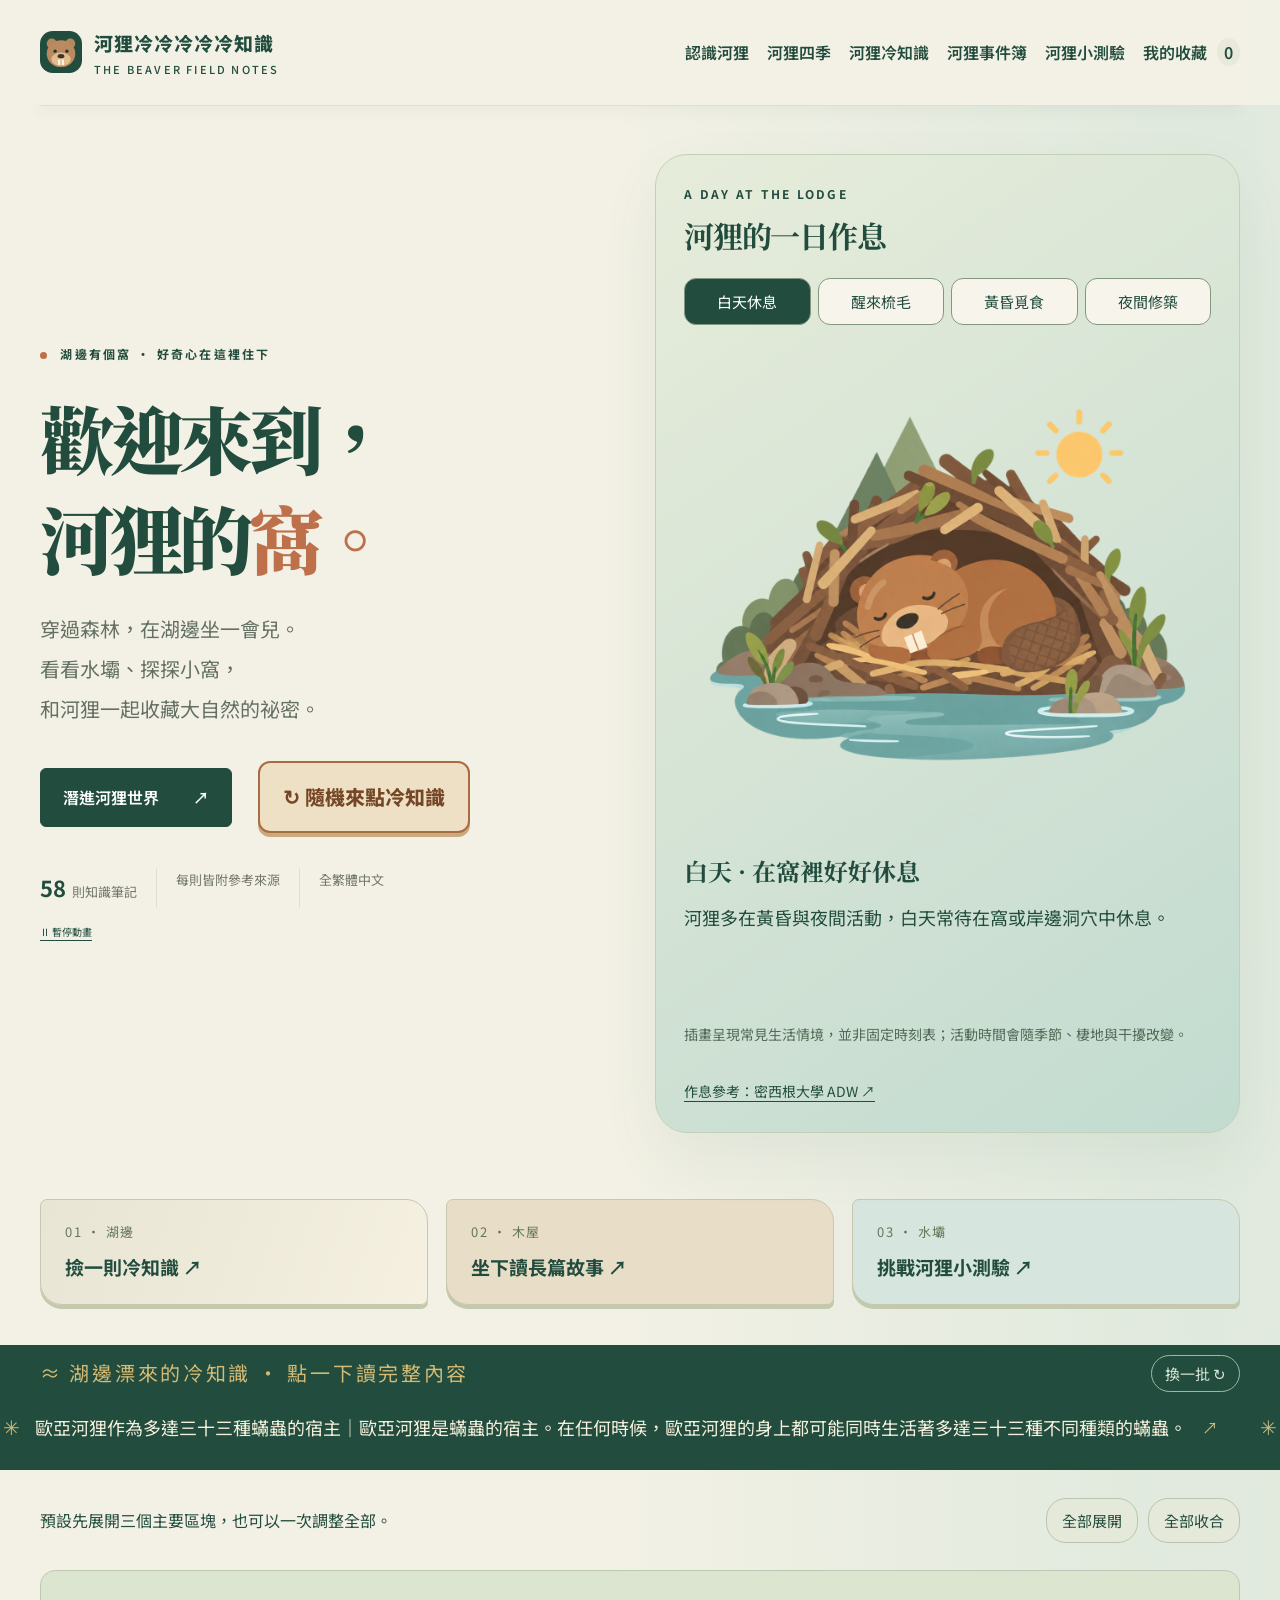
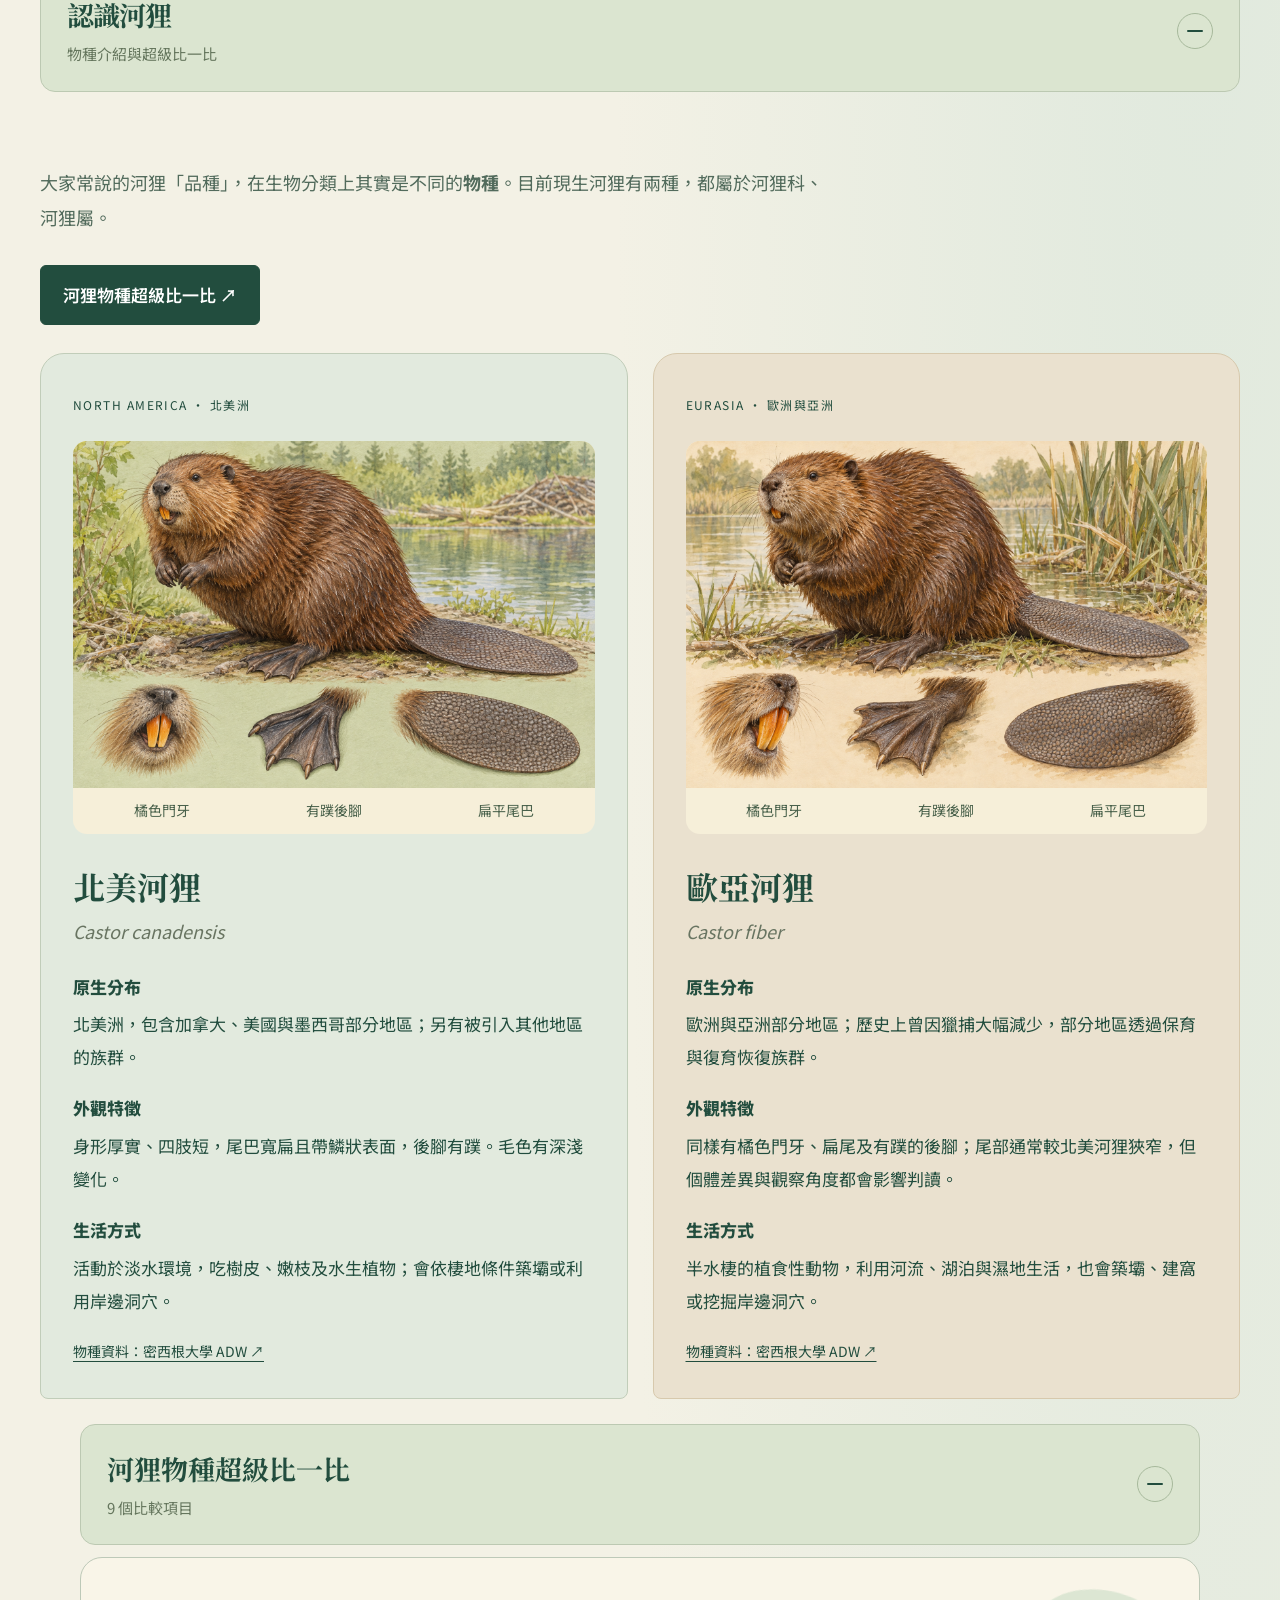
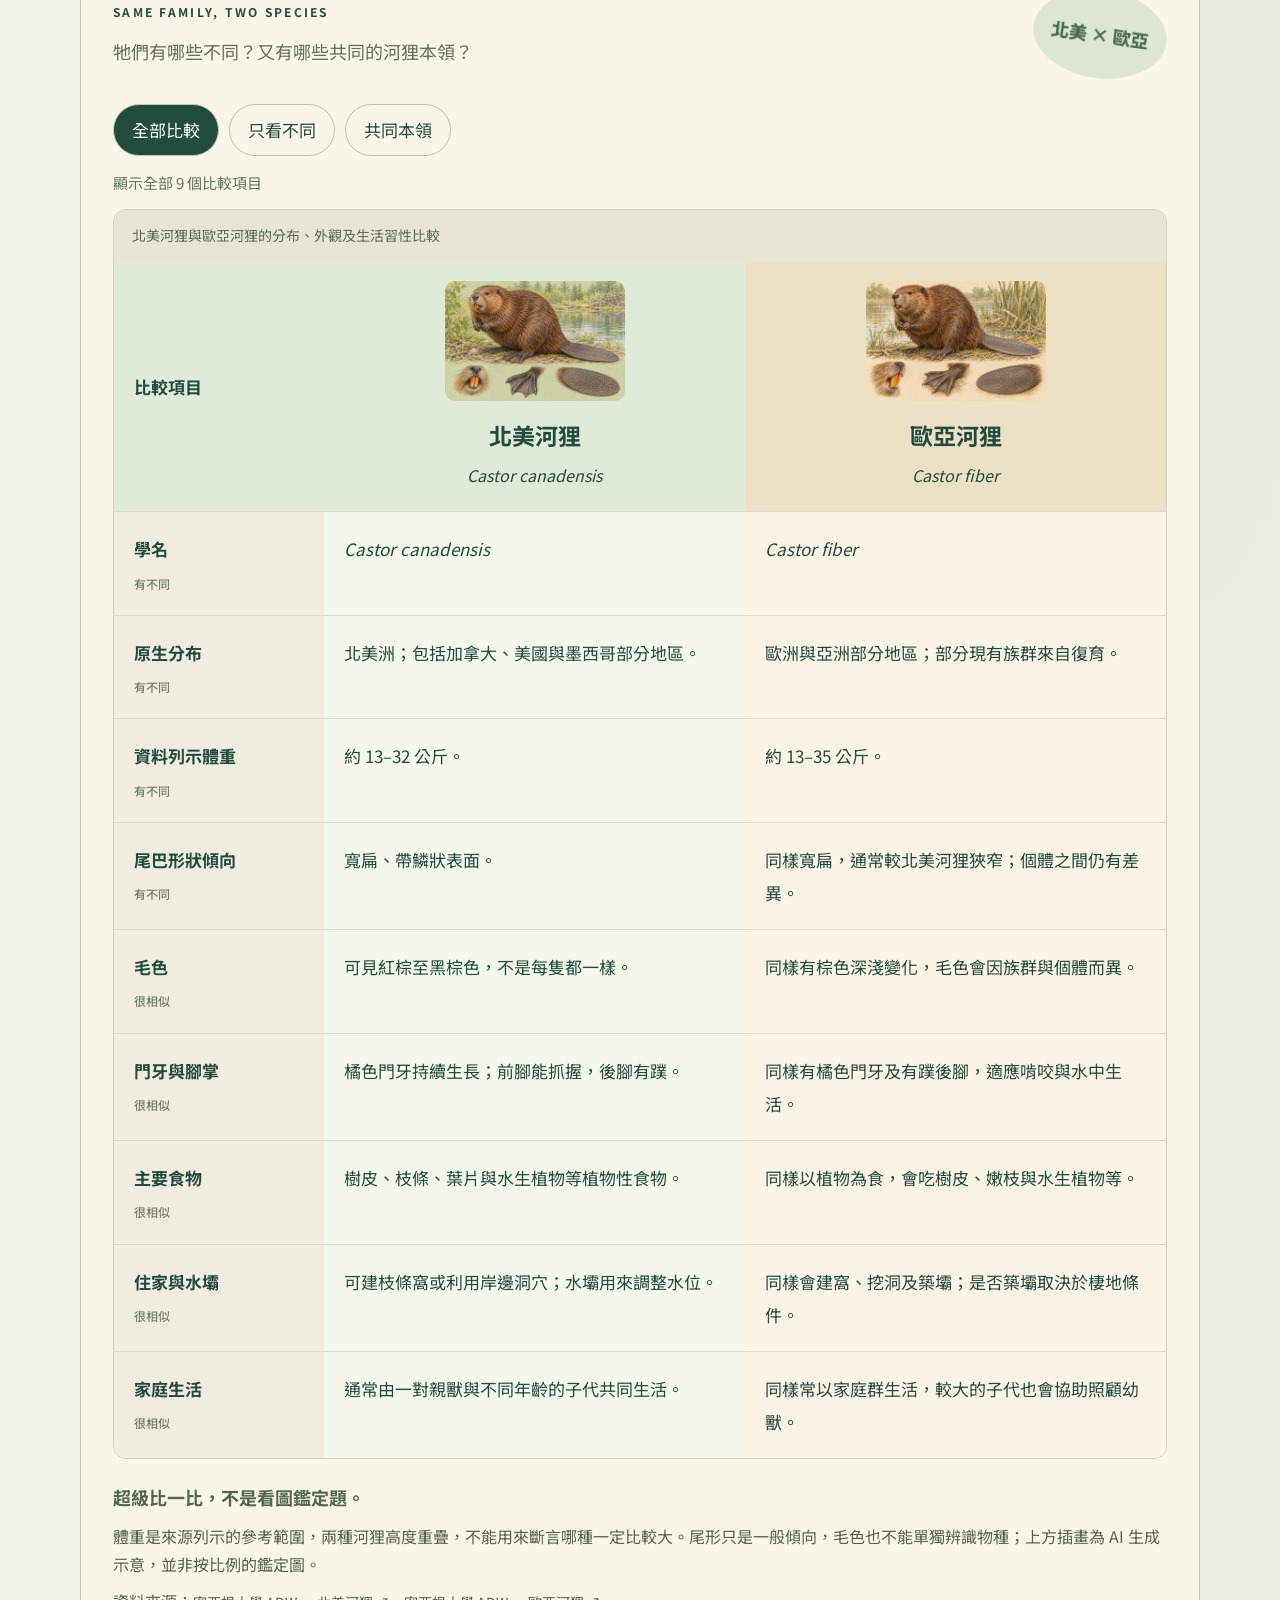
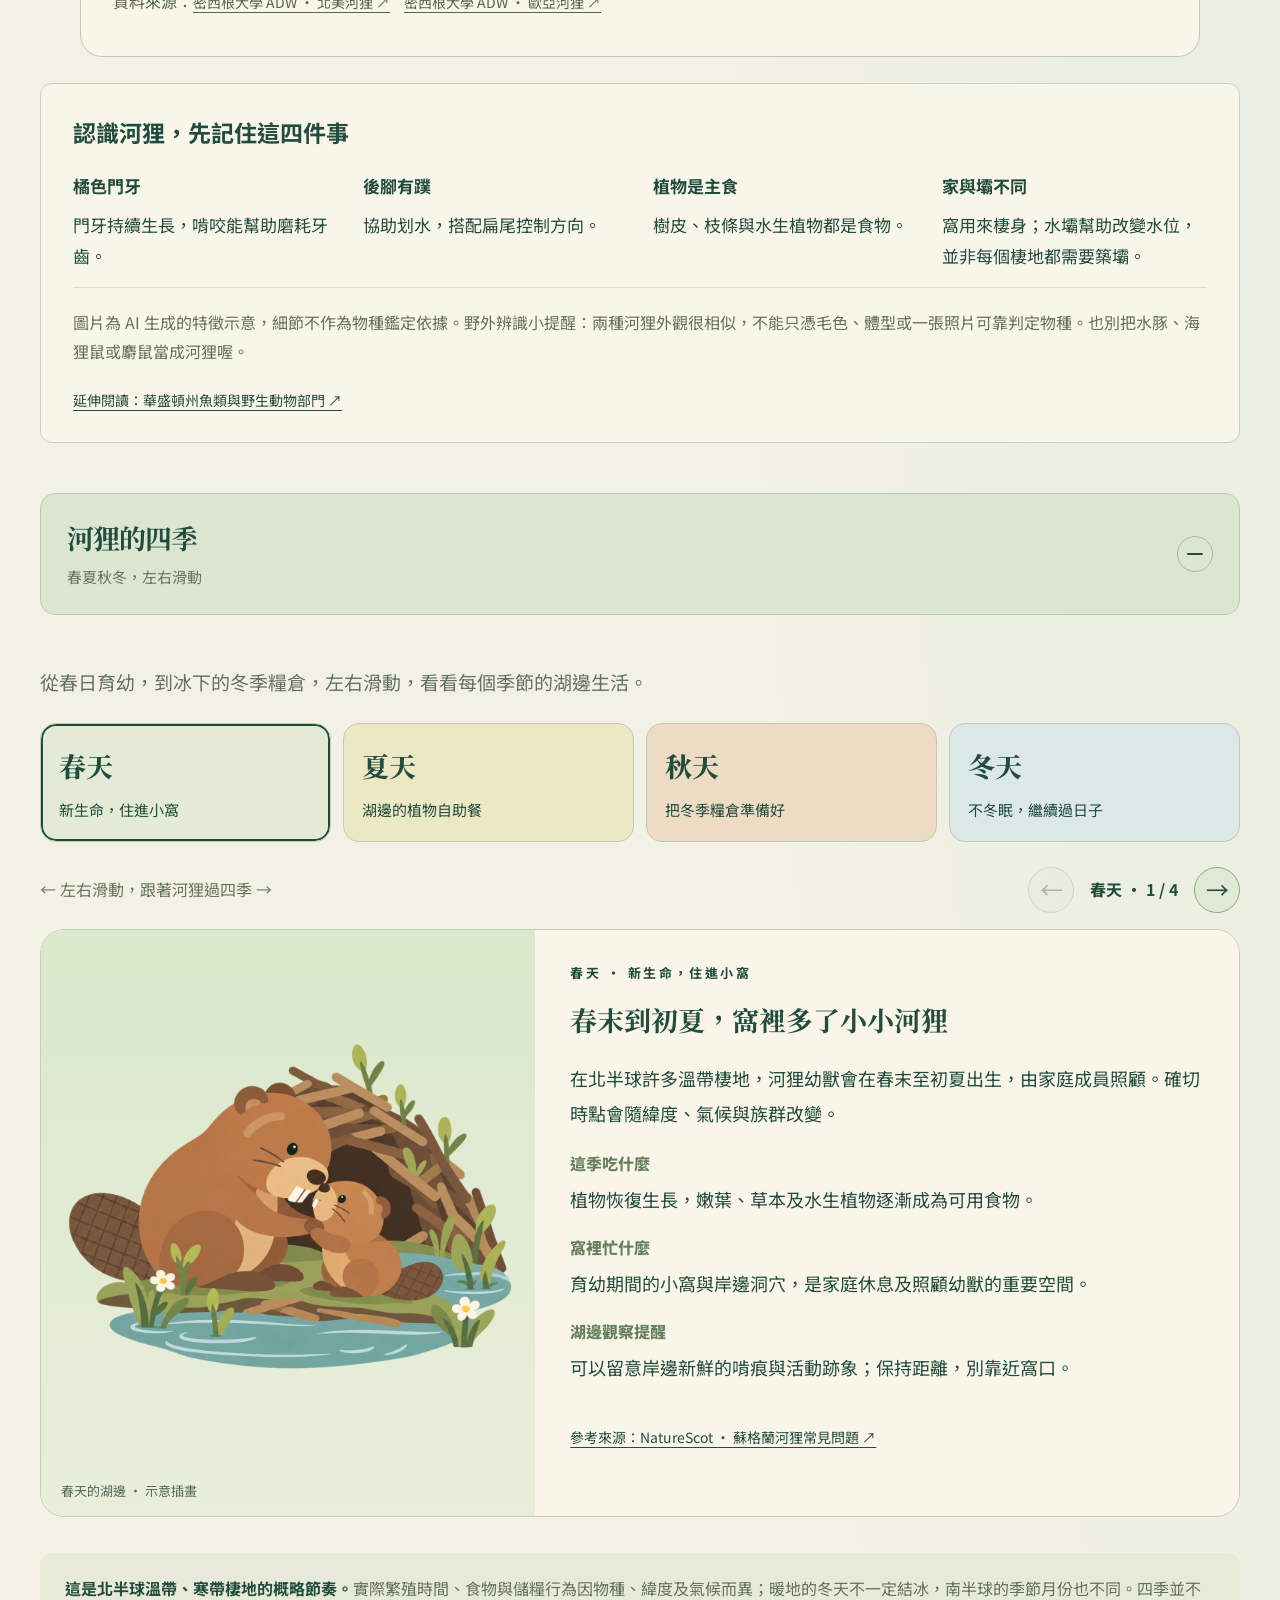
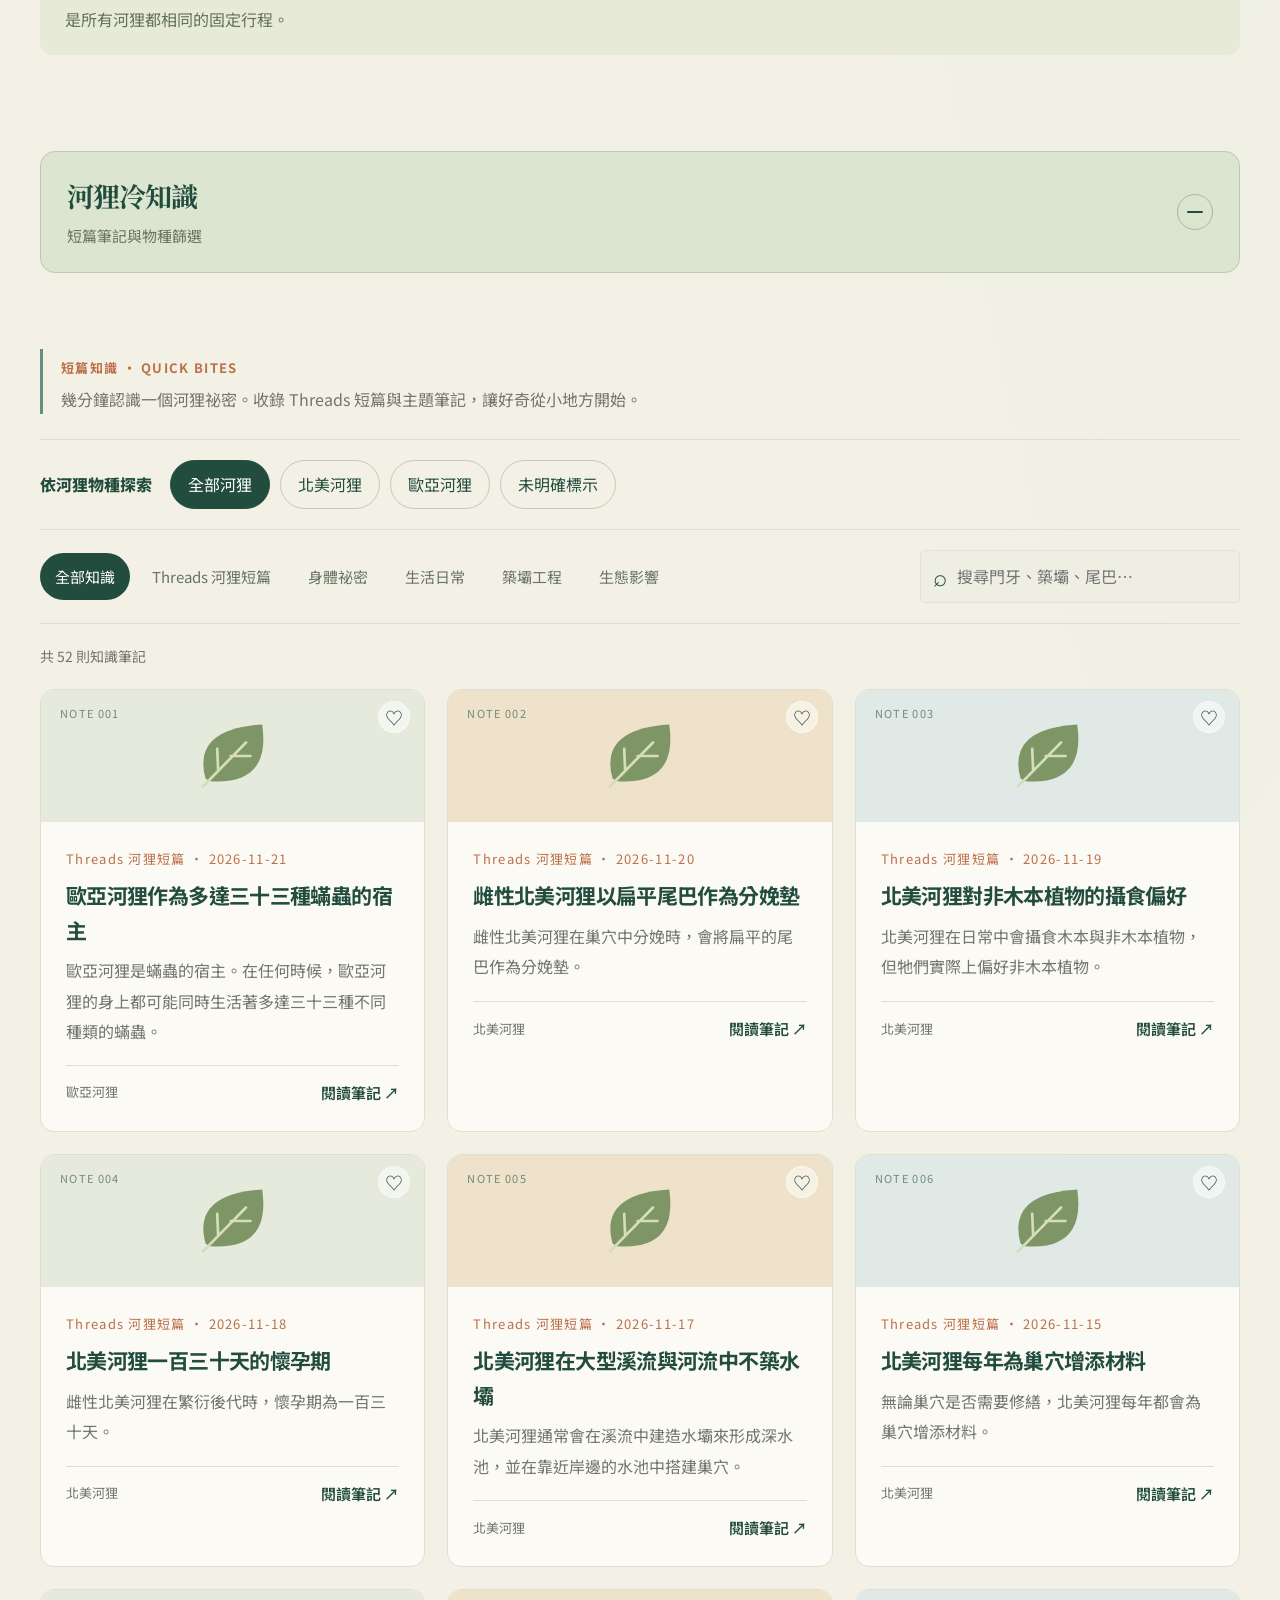
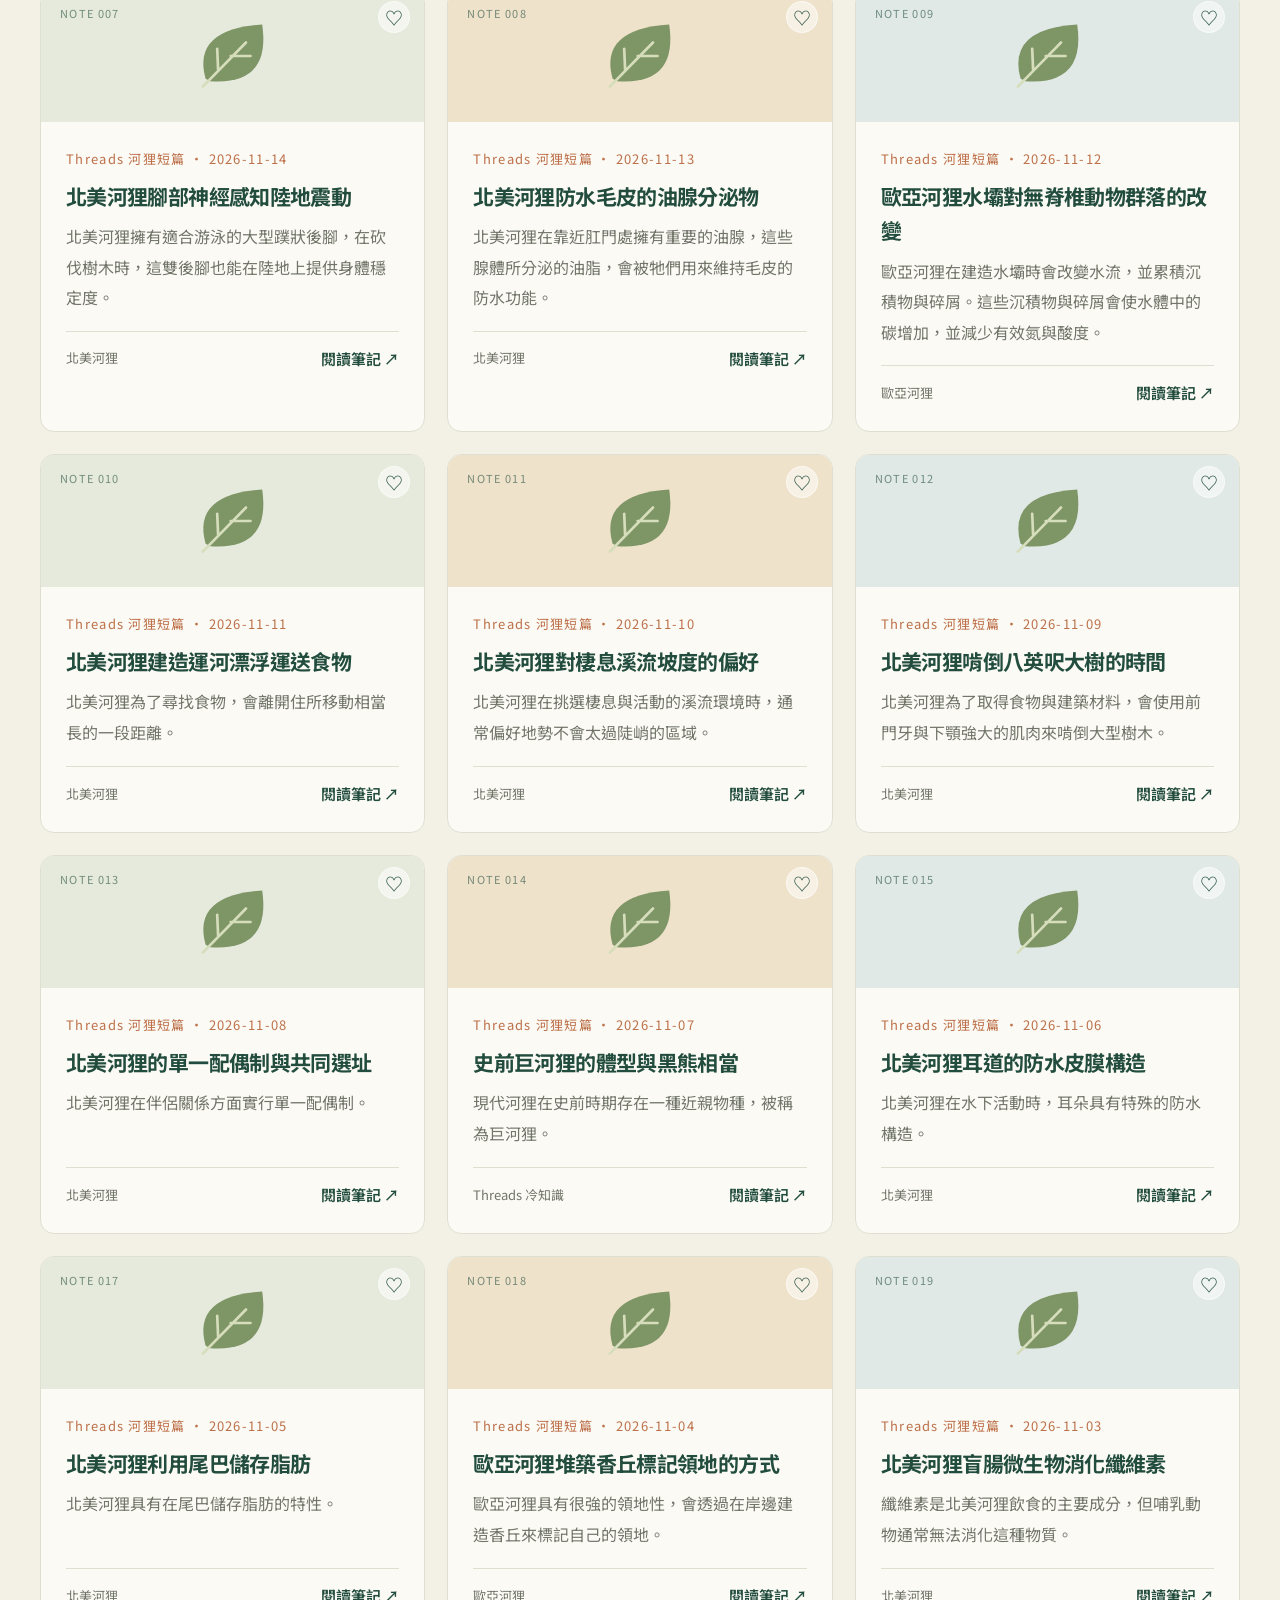
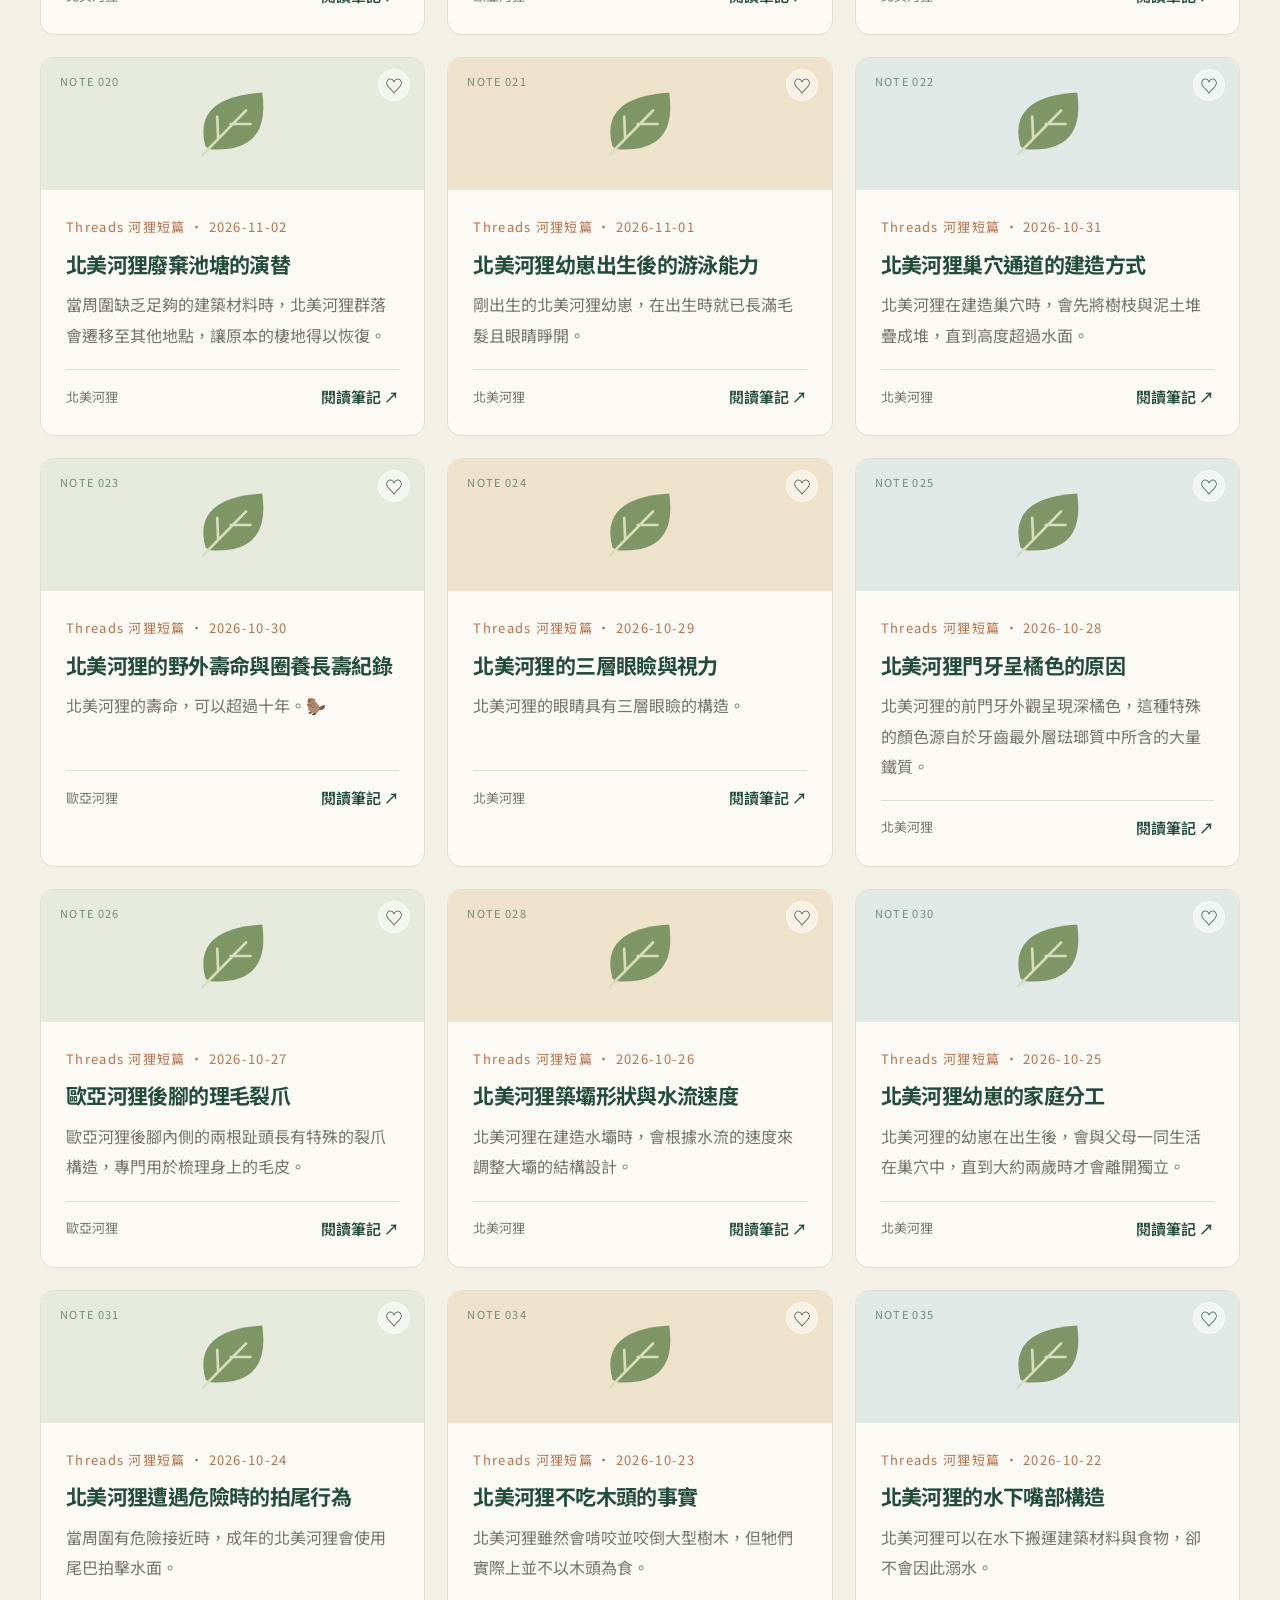
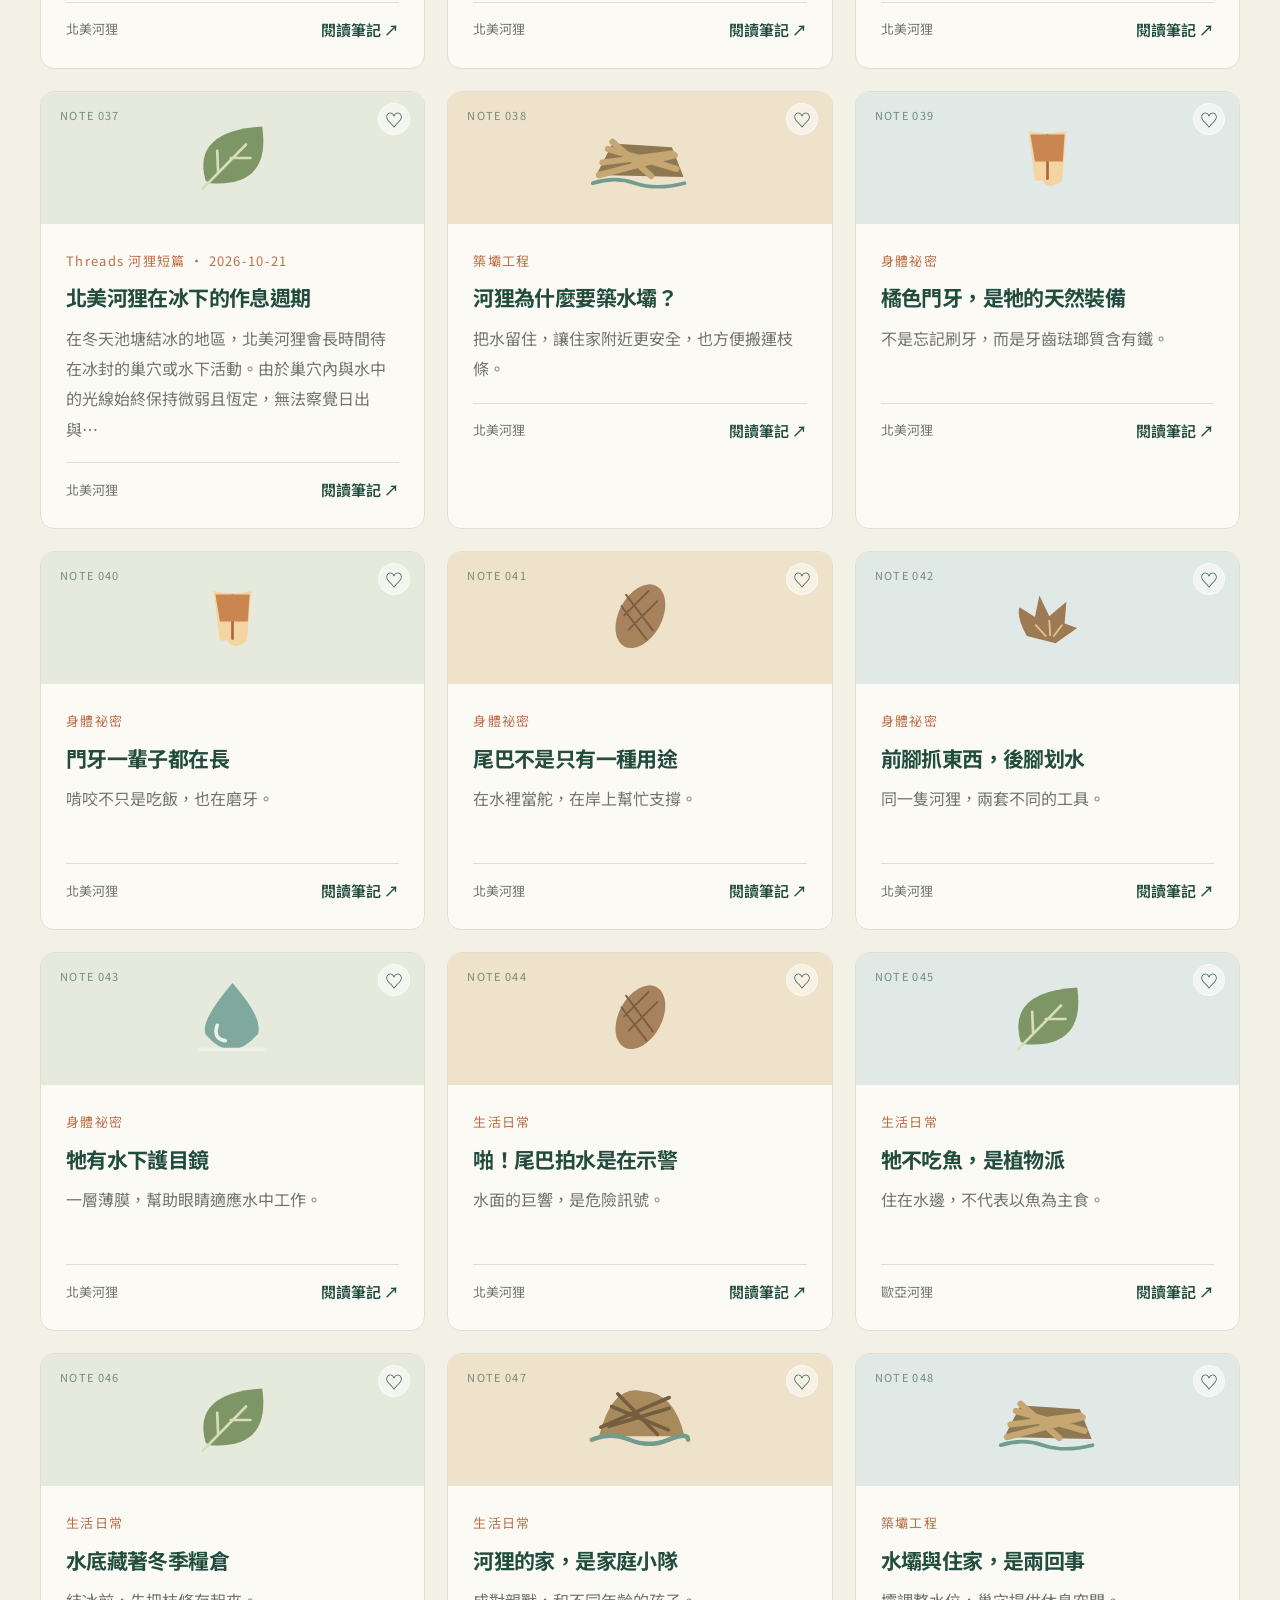
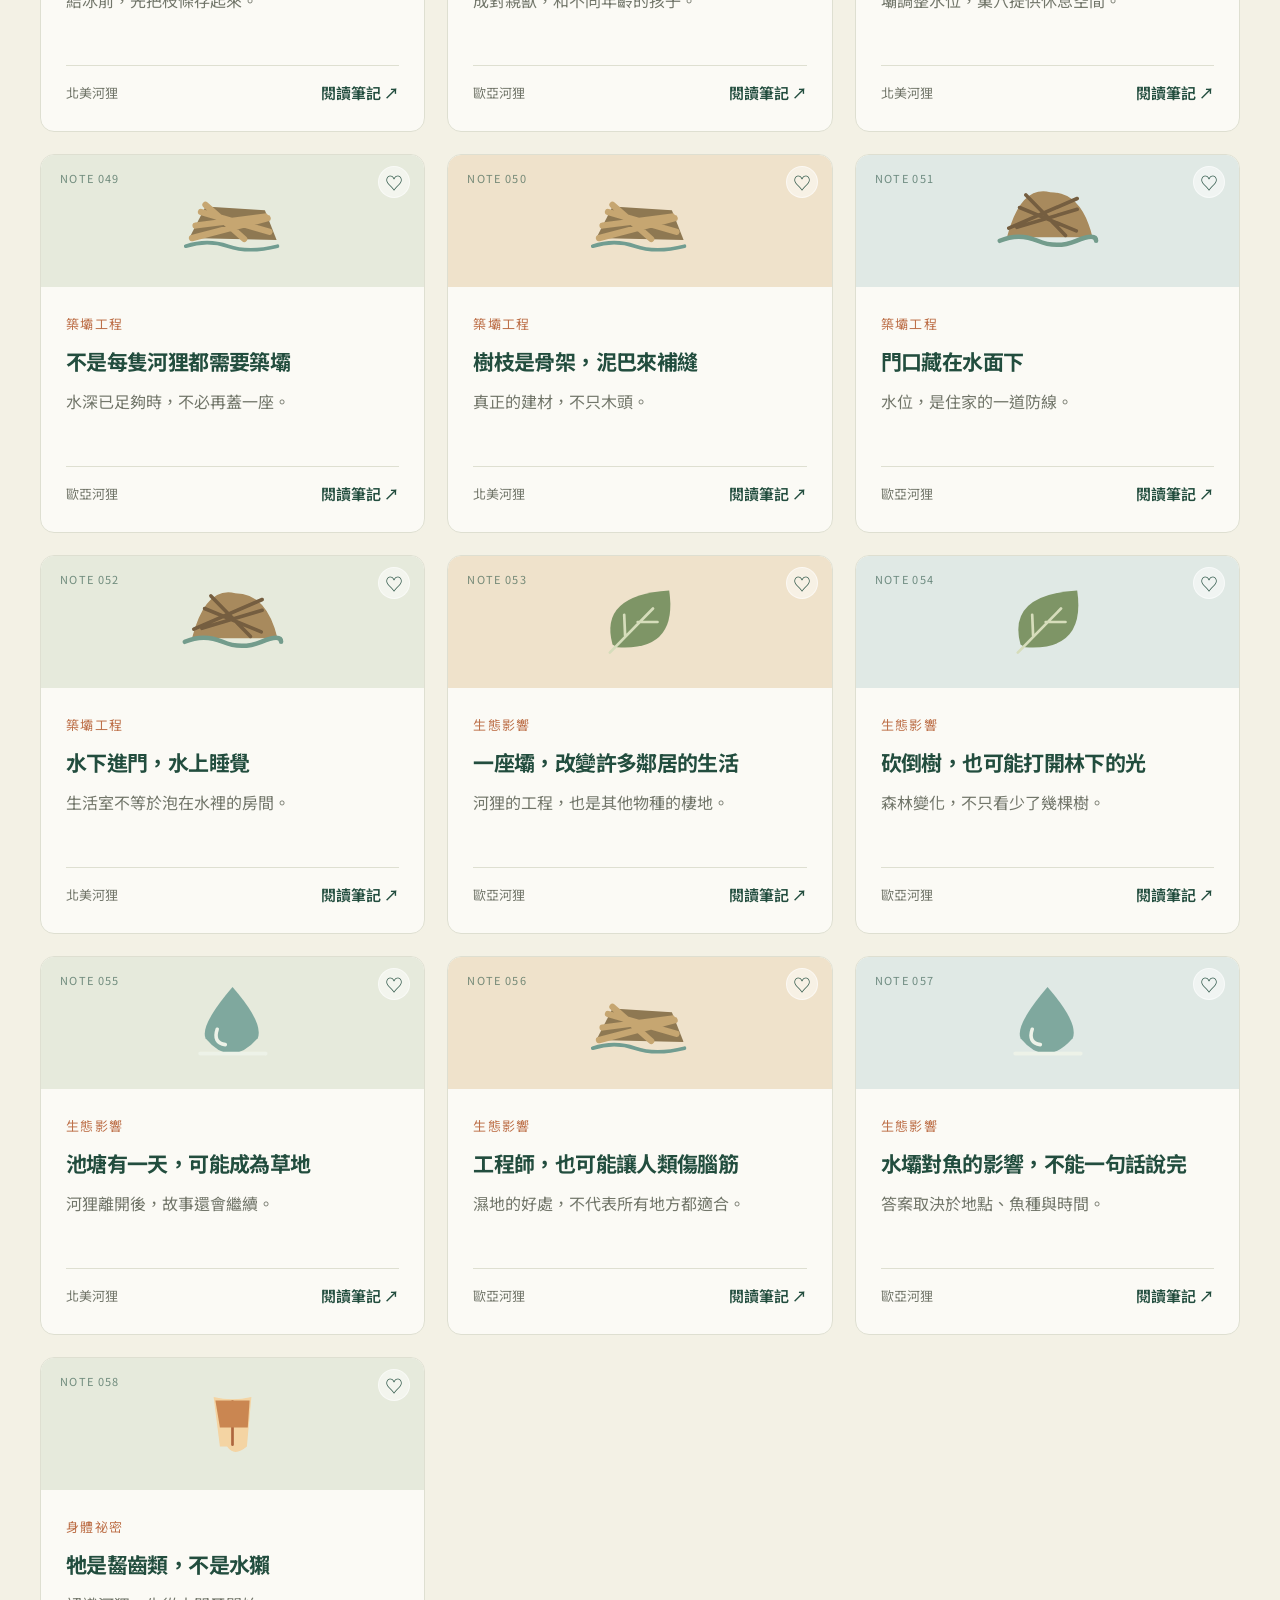
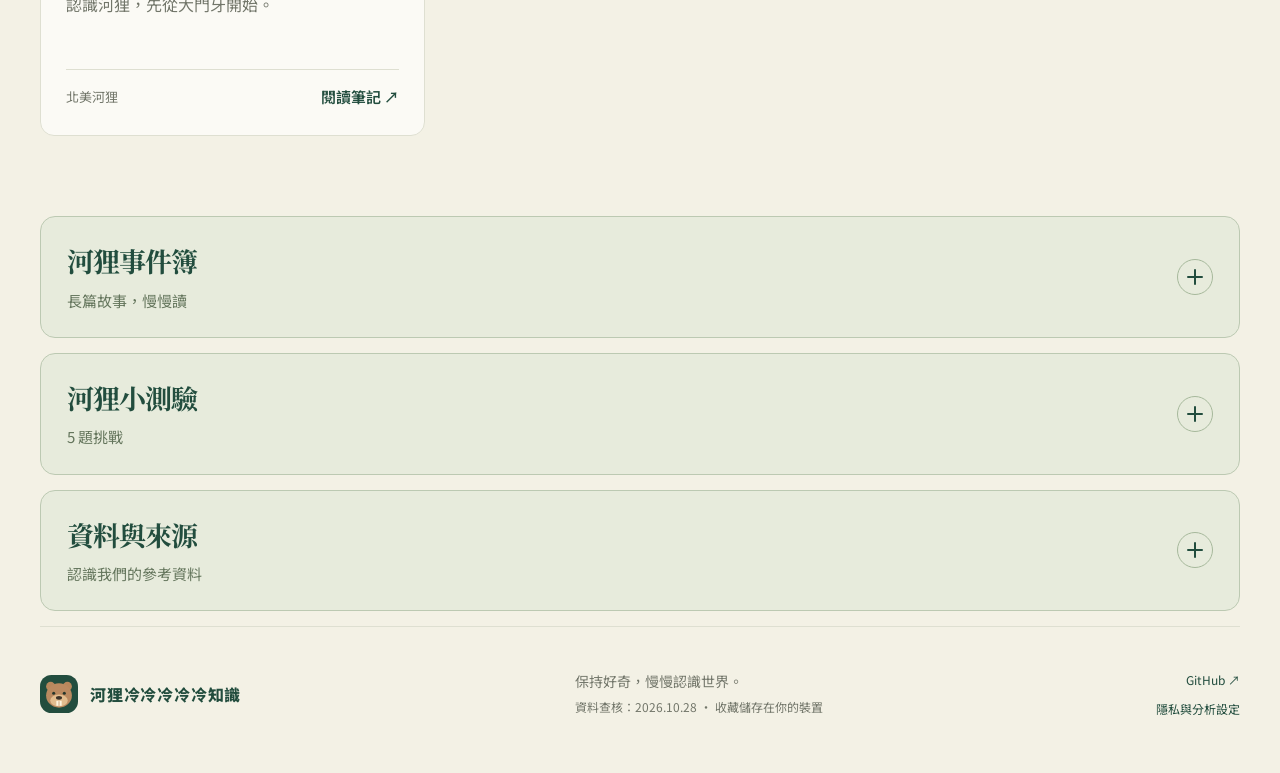
==== index.html @ 5efdbb3d "Build 河狸冷冷冷冷冷知識 with sourced facts and interactive learning" ====
<!doctype html>
<html lang="zh-Hant"><head><meta charset="utf-8"><meta name="viewport" content="width=device-width,initial-scale=1"><title>河狸冷冷冷冷冷知識｜小小河狸，大大世界</title><meta name="description" content="從橘色門牙到濕地工程，探索有來源的河狸冷知識。分類搜尋、收藏與小測驗，一起認識河狸的世界。"><meta name="theme-color" content="#224d3e"><meta property="og:title" content="河狸冷冷冷冷冷知識"><meta property="og:description" content="小小河狸，大大世界。一起潛進有趣的自然知識。"><link rel="icon" href="assets/beaver.svg" type="image/svg+xml"><link rel="stylesheet" href="style.css?v=suppliedart1"><link rel="stylesheet" href="motion.css?v=logcursor1"><script src="config.js?v=20261028-ga4" defer></script><script src="analytics.js" defer></script><script src="facts.js?v=whydams1" defer></script><script src="archive.js?v=9f729bffc37a" defer></script><script src="editorial-updates.js?v=population-20261101" defer></script><script src="app.js?v=whydams1" defer></script><script src="motion.js?v=original1" defer></script></head>
<body><div id="pageProgress" aria-hidden="true"></div><a class="skip" href="#explore">跳到冷知識</a><header class="nav wrap"><a class="brand" href="./"><img src="assets/beaver.svg" alt="" width="42" height="42"><span>河狸冷冷冷冷冷知識<small>THE BEAVER FIELD NOTES</small></span></a><button id="mobileMenuToggle" class="mobile-menu-toggle" type="button" aria-controls="mainNavigation" aria-expanded="false">☰ 選單</button><nav id="mainNavigation" aria-label="主選單"><a href="#species">認識河狸</a><a href="#seasons">河狸四季</a><a href="#explore">河狸冷知識</a><a href="#stories">河狸事件簿</a><a href="#quiz">河狸小測驗</a><button id="savedNav" class="plain">我的收藏 <span id="savedCount">0</span></button></nav></header>
<main><section class="hero wrap"><div class="hero-copy"><p class="eyebrow"><span></span> 湖邊有個窩 · 好奇心在這裡住下</p><h1>歡迎來到，<br>河狸的<span>窩。</span></h1><p class="intro">穿過森林，在湖邊坐一會兒。<br>看看水壩、探探小窩，<br>和河狸一起收藏大自然的祕密。</p><div class="hero-actions"><a class="button" href="#explore">潛進河狸世界 <span>↗</span></a><button id="random" class="plain">↻ 隨機來點冷知識</button></div><div class="hero-meta"><span><b id="totalFacts">20</b> 則知識筆記</span><span>每則皆附參考來源</span><span>全繁體中文</span></div><button id="motionToggle" class="plain" aria-pressed="true">Ⅱ 暫停動畫</button></div><div class="hero-art daily-lodge" aria-labelledby="dailyTitle">
<p class="eyebrow">A DAY AT THE LODGE</p><h2 id="dailyTitle">河狸的一日作息</h2>
<div class="daily-choices" role="group" aria-label="選擇河狸的作息"><button type="button" data-daily="rest" aria-pressed="true">白天休息</button><button type="button" data-daily="groom" aria-pressed="false">醒來梳毛</button><button type="button" data-daily="forage" aria-pressed="false">黃昏覓食</button><button type="button" data-daily="build" aria-pressed="false">夜間修築</button></div>
<div class="daily-picture"><img id="dailyImage" src="assets/daily-rest.png" width="1254" height="1254" alt="白天，河狸蜷縮在枝條搭成的窩裡睡覺" fetchpriority="high"></div>
<div class="daily-copy" aria-live="polite"><h3 id="dailyHeading">白天 · 在窩裡好好休息</h3><p id="dailyBody">河狸多在黃昏與夜間活動，白天常待在窩或岸邊洞穴中休息。</p></div>
<p class="daily-note">插畫呈現常見生活情境，並非固定時刻表；活動時間會隨季節、棲地與干擾改變。</p>
<a class="species-source" href="https://animaldiversity.org/accounts/Castor_canadensis/" target="_blank" rel="noopener">作息參考：密西根大學 ADW ↗</a></div></section>
<nav class="habitat-path wrap" aria-label="湖邊探索地圖"><a href="#explore"><span>01 · 湖邊</span><strong>撿一則冷知識 ↗</strong></a><a href="#stories"><span>02 · 木屋</span><strong>坐下讀長篇故事 ↗</strong></a><a href="#quiz"><span>03 · 水壩</span><strong>挑戰河狸小測驗 ↗</strong></a></nav><section class="ticker" aria-label="隨機河狸冷知識"><div class="ticker-heading wrap"><span>≈ 湖邊漂來的冷知識 · 點一下讀完整內容</span><button id="refreshTicker" class="plain">換一批 ↻</button></div><div class="ticker-track" id="factTicker"></div></section>
<section class="species-section wrap" id="species" aria-labelledby="speciesTitle"><div class="section-top"><div><p class="eyebrow">MEET YOUR LAKESIDE NEIGHBOURS</p><h2 id="speciesTitle">先認識，窩裡的主人</h2></div><p>兩種現生河狸，<br>同樣是湖邊的建築師。</p></div><p class="species-lead">大家常說的河狸「品種」，在生物分類上其實是不同的<strong>物種</strong>。目前現生河狸有兩種，都屬於河狸科、河狸屬。</p><a class="compare-jump button" href="#compare">河狸物種超級比一比 ↗</a><div class="species-grid"><article class="species-card"><span class="species-region">NORTH AMERICA · 北美洲</span><figure class="species-portrait"><img src="assets/north-american-beaver.png" width="1536" height="1024" loading="lazy" alt="北美河狸自然觀察風格生成示意圖，呈現橘色門牙、有蹼後腳與扁平鱗狀尾巴"><figcaption><span>橘色門牙</span><span>有蹼後腳</span><span>扁平尾巴</span></figcaption></figure><h3>北美河狸</h3><p class="species-latin"><i>Castor canadensis</i></p><dl><dt>原生分布</dt><dd>北美洲，包含加拿大、美國與墨西哥部分地區；另有被引入其他地區的族群。</dd><dt>外觀特徵</dt><dd>身形厚實、四肢短，尾巴寬扁且帶鱗狀表面，後腳有蹼。毛色有深淺變化。</dd><dt>生活方式</dt><dd>活動於淡水環境，吃樹皮、嫩枝及水生植物；會依棲地條件築壩或利用岸邊洞穴。</dd></dl><a class="species-source" href="https://animaldiversity.org/accounts/Castor_canadensis/" target="_blank" rel="noopener">物種資料：密西根大學 ADW ↗</a></article><article class="species-card eurasian"><span class="species-region">EURASIA · 歐洲與亞洲</span><figure class="species-portrait"><img src="assets/eurasian-beaver.png" width="1536" height="1024" loading="lazy" alt="歐亞河狸自然觀察風格生成示意圖，呈現橘色門牙、有蹼後腳與扁平鱗狀尾巴"><figcaption><span>橘色門牙</span><span>有蹼後腳</span><span>扁平尾巴</span></figcaption></figure><h3>歐亞河狸</h3><p class="species-latin"><i>Castor fiber</i></p><dl><dt>原生分布</dt><dd>歐洲與亞洲部分地區；歷史上曾因獵捕大幅減少，部分地區透過保育與復育恢復族群。</dd><dt>外觀特徵</dt><dd>同樣有橘色門牙、扁尾及有蹼的後腳；尾部通常較北美河狸狹窄，但個體差異與觀察角度都會影響判讀。</dd><dt>生活方式</dt><dd>半水棲的植食性動物，利用河流、湖泊與濕地生活，也會築壩、建窩或挖掘岸邊洞穴。</dd></dl><a class="species-source" href="https://animaldiversity.org/accounts/Castor_fiber/" target="_blank" rel="noopener">物種資料：密西根大學 ADW ↗</a></article></div><section class="beaver-compare" id="compare" aria-labelledby="compareTitle"><div class="compare-top"><div><p class="eyebrow">SAME FAMILY, TWO SPECIES</p><h3 id="compareTitle">河狸物種超級比一比</h3><p>牠們有哪些不同？又有哪些共同的河狸本領？</p></div><span class="compare-badge" aria-hidden="true">北美 × 歐亞</span></div><div class="compare-controls" role="group" aria-label="比較項目篩選"><button type="button" data-compare="all" aria-pressed="true">全部比較</button><button type="button" data-compare="different" aria-pressed="false">只看不同</button><button type="button" data-compare="shared" aria-pressed="false">共同本領</button></div><p id="compareStatus" role="status">顯示全部 9 個比較項目</p><p class="compare-mobile-hint">小螢幕可以左右滑動表格，並排看兩種河狸。</p><div class="compare-scroll" role="region" aria-label="北美河狸與歐亞河狸比較表，可左右捲動" tabindex="0"><table><caption>北美河狸與歐亞河狸的分布、外觀及生活習性比較</caption><thead><tr><th scope="col">比較項目</th><th scope="col"><img src="assets/north-american-beaver.png" width="180" height="120" alt="" loading="lazy"><strong>北美河狸</strong><i>Castor canadensis</i></th><th scope="col"><img src="assets/eurasian-beaver.png" width="180" height="120" alt="" loading="lazy"><strong>歐亞河狸</strong><i>Castor fiber</i></th></tr></thead><tbody><tr data-compare-kind="different"><th scope="row">學名<small>有不同</small></th><td><i>Castor canadensis</i></td><td><i>Castor fiber</i></td></tr><tr data-compare-kind="different"><th scope="row">原生分布<small>有不同</small></th><td>北美洲；包括加拿大、美國與墨西哥部分地區。</td><td>歐洲與亞洲部分地區；部分現有族群來自復育。</td></tr><tr data-compare-kind="different"><th scope="row">資料列示體重<small>有不同</small></th><td>約 13–32 公斤。</td><td>約 13–35 公斤。</td></tr><tr data-compare-kind="different"><th scope="row">尾巴形狀傾向<small>有不同</small></th><td>寬扁、帶鱗狀表面。</td><td>同樣寬扁，通常較北美河狸狹窄；個體之間仍有差異。</td></tr><tr data-compare-kind="shared"><th scope="row">毛色<small>很相似</small></th><td>可見紅棕至黑棕色，不是每隻都一樣。</td><td>同樣有棕色深淺變化，毛色會因族群與個體而異。</td></tr><tr data-compare-kind="shared"><th scope="row">門牙與腳掌<small>很相似</small></th><td>橘色門牙持續生長；前腳能抓握，後腳有蹼。</td><td>同樣有橘色門牙及有蹼後腳，適應啃咬與水中生活。</td></tr><tr data-compare-kind="shared"><th scope="row">主要食物<small>很相似</small></th><td>樹皮、枝條、葉片與水生植物等植物性食物。</td><td>同樣以植物為食，會吃樹皮、嫩枝與水生植物等。</td></tr><tr data-compare-kind="shared"><th scope="row">住家與水壩<small>很相似</small></th><td>可建枝條窩或利用岸邊洞穴；水壩用來調整水位。</td><td>同樣會建窩、挖洞及築壩；是否築壩取決於棲地條件。</td></tr><tr data-compare-kind="shared"><th scope="row">家庭生活<small>很相似</small></th><td>通常由一對親獸與不同年齡的子代共同生活。</td><td>同樣常以家庭群生活，較大的子代也會協助照顧幼獸。</td></tr></tbody></table></div><div class="compare-note"><strong>超級比一比，不是看圖鑑定題。</strong><p>體重是來源列示的參考範圍，兩種河狸高度重疊，不能用來斷言哪種一定比較大。尾形只是一般傾向，毛色也不能單獨辨識物種；上方插畫為 AI 生成示意，並非按比例的鑑定圖。</p><p>資料來源：<a class="species-source" href="https://animaldiversity.org/accounts/Castor_canadensis/" target="_blank" rel="noopener">密西根大學 ADW · 北美河狸 ↗</a> <a class="species-source" href="https://animaldiversity.org/accounts/Castor_fiber/" target="_blank" rel="noopener">密西根大學 ADW · 歐亞河狸 ↗</a></p></div></section><div class="species-basics"><h3>認識河狸，先記住這四件事</h3><div><p><strong>橘色門牙</strong><br>門牙持續生長，啃咬能幫助磨耗牙齒。</p><p><strong>後腳有蹼</strong><br>協助划水，搭配扁尾控制方向。</p><p><strong>植物是主食</strong><br>樹皮、枝條與水生植物都是食物。</p><p><strong>家與壩不同</strong><br>窩用來棲身；水壩幫助改變水位，並非每個棲地都需要築壩。</p></div><p class="species-note">圖片為 AI 生成的特徵示意，細節不作為物種鑑定依據。野外辨識小提醒：兩種河狸外觀很相似，不能只憑毛色、體型或一張照片可靠判定物種。也別把水豚、海狸鼠或麝鼠當成河狸喔。</p><a class="species-source" href="https://wdfw.wa.gov/species-habitats/species/castor-canadensis" target="_blank" rel="noopener">延伸閱讀：華盛頓州魚類與野生動物部門 ↗</a></div></section><section class="wrap beaver-seasons" id="seasons" aria-labelledby="seasonsTitle"><div class="section-top"><div><p class="eyebrow">A YEAR AROUND THE LODGE</p><h2 id="seasonsTitle">河狸的四季</h2></div><p>同一座小窩，<br>四種生活節奏。</p></div><p class="seasons-intro">從春日育幼，到冰下的冬季糧倉，左右滑動，看看每個季節的湖邊生活。</p><div class="season-choices" role="group" aria-label="選擇河狸的季節"><button class="season-choice" data-season="spring" aria-pressed="true" aria-controls="seasonCarousel"><span>春天</span><small>新生命，住進小窩</small></button><button class="season-choice" data-season="summer" aria-pressed="false" aria-controls="seasonCarousel"><span>夏天</span><small>湖邊的植物自助餐</small></button><button class="season-choice" data-season="autumn" aria-pressed="false" aria-controls="seasonCarousel"><span>秋天</span><small>把冬季糧倉準備好</small></button><button class="season-choice" data-season="winter" aria-pressed="false" aria-controls="seasonCarousel"><span>冬天</span><small>不冬眠，繼續過日子</small></button></div><div class="season-swipe-controls"><p>← 左右滑動，跟著河狸過四季 →</p><div><button id="seasonPrev" type="button" aria-label="上一個季節" aria-controls="seasonCarousel" disabled>←</button><span id="seasonPosition" role="status" aria-live="polite">春天 · 1 / 4</span><button id="seasonNext" type="button" aria-label="下一個季節" aria-controls="seasonCarousel">→</button></div></div><div id="seasonCarousel" class="season-carousel" role="region" aria-roledescription="輪播" aria-label="河狸的四季，可左右滑動" tabindex="0"></div><p class="seasons-note"><strong>這是北半球溫帶、寒帶棲地的概略節奏。</strong>實際繁殖時間、食物與儲糧行為因物種、緯度及氣候而異；暖地的冬天不一定結冰，南半球的季節月份也不同。四季並不是所有河狸都相同的固定行程。</p><noscript><p>春末至初夏常見育幼；春夏利用新生植物；寒冷地區可能在秋季準備水下食物庫；河狸冬天不冬眠。更多資訊請見 <a href="https://www.nps.gov/bela/learn/nature/beaver.htm">美國國家公園署河狸介紹</a>。</p></noscript></section><section class="wrap knowledge" id="explore"><div class="section-top"><div><p class="eyebrow">THE KNOWLEDGE COLLECTION</p><h2>湖邊撿到的冷知識</h2></div><p>每一個「原來如此」，<br>都是重新認識自然的開始。</p></div><div class="archive-intro"><span>短篇知識 · QUICK BITES</span><p>幾分鐘認識一個河狸祕密。收錄 Threads 短篇與主題筆記，讓好奇從小地方開始。</p></div><div class="species-filter-row"><span>依河狸物種探索</span><div id="speciesFilters" role="group" aria-label="河狸物種篩選"></div></div><div class="tool-row"><div class="filters" role="group" aria-label="知識分類"></div><label class="search"><span>⌕</span><input id="search" type="search" placeholder="搜尋門牙、築壩、尾巴…" aria-label="搜尋冷知識"></label></div><div class="results-bar"><p id="results" role="status"></p><button id="clear" class="plain" hidden>清除篩選 ×</button></div><div id="cards" class="cards"></div><div id="empty" hidden class="empty"><h3>這一帶還沒有找到筆記</h3><p>試試其他關鍵字，或回到全部知識。</p><button id="reset" class="button">查看全部知識</button></div></section>
<section class="story-section" id="stories"><div class="wrap"><div class="section-top"><div><p class="eyebrow">THE BEAVER CHRONICLES</p><h2>窩裡慢慢讀，河狸事件簿</h2></div><p>真實地點、歷史脈絡，<br>還有河狸與人類相遇的故事。</p></div><div class="story-intro"><span class="story-label">長篇閱讀</span><p>從天降河狸到濕地重生，沿著事件的起點、經過與後續，讀懂每一段真實故事。</p><span id="storyCount"></span></div><div id="storyCards" class="story-cards"></div><p id="storiesEmpty" hidden>目前沒有符合搜尋條件的長篇故事。</p></div></section>
<section class="quiz-section" id="quiz"><div class="wrap quiz-layout"><div><p class="eyebrow">A LITTLE BEAVER CHALLENGE</p><h2>你有多懂河狸？</h2><p>先想一想，再翻開答案。<br>五張卡片，認識更多河狸的小秘密。</p><span class="quiz-decoration" aria-hidden="true">✳</span></div><div class="quiz-card" id="quizCard"></div></div></section>
<section class="wrap source-section" id="about"><p class="eyebrow">CURIOUS, WITH SOURCES</p><h2>好奇，也要有根據。</h2><p>本站以自然保育機關、國家公園與動物園公開資料編寫。每則筆記標示適用物種及參考來源，避免把某地的觀察當成所有河狸的通則。內容為繁體中文整理，插畫為原創示意，並非物種鑑定圖。</p><div class="source-names"><span>Smithsonian’s National Zoo</span><span>U.S. National Park Service</span><span>NatureScot</span></div></section></main>
<footer class="wrap"><a class="brand" href="./"><img src="assets/beaver.svg" width="38" height="38" alt=""><span>河狸冷冷冷冷冷知識</span></a><p>保持好奇，慢慢認識世界。<br><small>資料查核：2026.10.28 · 收藏儲存在你的裝置</small></p><div><a href="https://github.com/tooooodayistheday-maker/beaver-encyclopedia" target="_blank" rel="noopener">GitHub ↗</a><button class="plain" id="privacy">隱私與分析設定</button></div></footer>
<dialog id="detail"><button class="close" aria-label="關閉知識筆記">×</button><div id="detailContent"></div></dialog><dialog id="privacyDialog"><button class="close" aria-label="關閉隱私設定">×</button><p class="eyebrow">PRIVACY</p><h2>隱私與分析設定</h2><p>收藏功能只使用本機儲存，不需帳號。選擇允許分析後，本站才會載入 Google Analytics，統計頁面瀏覽、分類、知識閱讀、收藏操作與測驗互動；不傳送搜尋原文、姓名或聯絡資料。Google 可能使用 Cookie 與裝置資訊處理這些數據。</p><p id="analyticsStatus"></p><div class="hero-actions"><button id="allow" class="button">允許網站分析</button><button id="deny" class="plain">停用網站分析</button></div></dialog><div id="toast" class="toast" role="status" hidden></div><noscript><p class="wrap">請啟用 JavaScript 使用搜尋與測驗。你也可以閱讀 <a href="https://www.nps.gov/glac/learn/education/beaver-natural-history-narrative.htm">美國國家公園的河狸介紹</a>。</p></noscript></body></html>
---- style.css ----
@import url('https://fonts.googleapis.com/css2?family=Noto+Sans+TC:wght@400;500;600;700;800;900&family=Noto+Serif+TC:wght@600;700;900&display=swap');
:root{--paper:#f7f4eb;--green:#224d3e;--muted:#72766a;--line:#dedfd1;--orange:#bd7049;--serif:'Noto Serif TC',serif}*{box-sizing:border-box}html{scroll-behavior:smooth;scroll-padding-top:30px}body{margin:0;background:var(--paper);color:var(--green);font-family:'Noto Sans TC',sans-serif;line-height:1.8}button,input{font:inherit}button,a,input{-webkit-tap-highlight-color:transparent}button,a{touch-action:manipulation}button{cursor:pointer}a{color:inherit;text-decoration:none}button:focus-visible,a:focus-visible,input:focus-visible{outline:3px solid var(--orange);outline-offset:5px}.wrap{width:min(1240px,calc(100% - 80px));margin:auto}.nav{height:106px;display:flex;justify-content:space-between;align-items:center;border-bottom:1px solid var(--line)}.brand{display:flex;align-items:center;gap:12px;font-weight:800;letter-spacing:.05em}.brand small{display:block;font-size:9px;letter-spacing:.2em;font-weight:500}.nav nav{display:flex;gap:34px;align-items:center;font-size:13px;font-weight:600}.plain{background:none;border:0;color:inherit;padding:0}.nav span#savedCount{background:#e8e8db;padding:2px 7px;border-radius:50%;margin-left:6px}.hero{display:grid;grid-template-columns:1fr 1fr;gap:30px;align-items:center;padding:64px 0 66px}.eyebrow{font-size:10px;letter-spacing:.19em;font-weight:700;margin:0 0 22px}.eyebrow span{display:inline-block;width:7px;height:7px;background:var(--orange);border-radius:50%;margin-right:8px}.hero h1{font-family:var(--serif);font-size:76px;line-height:1.35;letter-spacing:-.06em;margin:0 0 22px;font-weight:900}.hero h1 span{color:var(--orange)}.intro{font-size:16px;line-height:2;color:#647064;margin:0 0 32px}.hero-actions{display:flex;align-items:center;gap:26px;font-size:13px}.button{display:inline-flex;justify-content:center;align-items:center;gap:34px;border:1px solid var(--green);background:var(--green);color:#fff;padding:14px 22px;border-radius:6px;font-weight:600}.button:hover{background:#366650}.hero-meta{display:flex;gap:19px;font-size:10px;color:var(--muted);margin-top:35px}.hero-meta span+span{border-left:1px solid var(--line);padding-left:19px}.hero-meta b{font-size:17px;color:var(--green);margin-right:3px}.hero-art{position:relative;background:#e9ecdf;border-radius:48% 48% 8px 8px;padding:15px 0 25px;align-self:stretch;display:flex;flex-direction:column;justify-content:center}.hero-art>.habitat{width:100%;display:block}.art-tag{position:absolute;top:34px;left:38px;font-size:9px;letter-spacing:.18em;color:#6e8068}.art-caption{display:flex;justify-content:space-between;padding:0 34px;font-size:11px;color:#65705c}.art-caption i{font-family:var(--serif);font-size:20px}.round-stamp{position:absolute;right:-12px;top:36px;border:1px solid #bd7049;border-radius:50%;width:92px;height:92px;display:grid;place-content:center;text-align:center;font-size:9px;line-height:1.5;letter-spacing:.14em;transform:rotate(14deg);color:var(--orange);background:var(--paper)}.ticker{background:var(--green);color:#e6eadb;padding:18px 0;font-size:14px;letter-spacing:.16em}.ticker .wrap{display:flex;align-items:center;justify-content:space-between}.ticker span{color:#d5ba74;font-size:20px}.knowledge{padding:76px 0 88px}.section-top{display:flex;justify-content:space-between;align-items:flex-end;margin-bottom:33px}.section-top .eyebrow{color:var(--orange);margin-bottom:10px}h2{font-family:var(--serif);font-size:35px;letter-spacing:-.04em;line-height:1.5;margin:0}.section-top>p{font-size:12px;color:var(--muted);margin:0}.tool-row{display:flex;justify-content:space-between;align-items:center;gap:18px;padding:20px 0;border-top:1px solid var(--line);border-bottom:1px solid var(--line)}.filters{display:flex;gap:7px;flex-wrap:wrap}.filters button{font-size:12px;background:transparent;border:1px solid transparent;color:#687564;padding:7px 14px;border-radius:25px}.filters button.active{color:#fff;background:var(--green)}.filters button:hover{border-color:var(--green)}.search{display:flex;align-items:center;gap:10px;background:#eeeee3;border:1px solid #e2e3d7;border-radius:5px;padding:6px 12px}.search span{font-size:24px;line-height:1}.search input{border:0;background:transparent;width:210px;font-size:12px;color:var(--green);padding:5px 0;min-width:0}.results-bar{display:flex;align-items:center;justify-content:space-between;font-size:11px;color:var(--muted);min-height:55px}.cards{display:grid;grid-template-columns:repeat(3,1fr);gap:22px}.card{border:1px solid var(--line);background:#fbfaf5;border-radius:9px;overflow:hidden;transition:transform .2s,box-shadow .2s}.card:hover{transform:translateY(-4px);box-shadow:0 9px 25px #224d3e0c}.card-visual{height:132px;position:relative;display:flex;align-items:center;justify-content:center;background:#e6eadc}.card:nth-child(3n+2) .card-visual{background:#efe2cb}.card:nth-child(3n) .card-visual{background:#e0e9e5}.card-visual svg{width:115px;height:90px;stroke-linejoin:round;stroke-linecap:round}.card-no{position:absolute;left:19px;top:14px;font-size:9px;letter-spacing:.12em;opacity:.6}.save{position:absolute;right:14px;top:11px;border:1px solid #ffffff88;background:#ffffff80;border-radius:50%;width:32px;height:32px;color:var(--green);font-size:18px;line-height:1}.save[aria-pressed=true]{color:#b26540;background:#fff6e7}.card-body{padding:23px 23px 18px}.card-category{font-size:10px;color:var(--orange);letter-spacing:.1em}.card h3{font-size:17px;line-height:1.7;margin:8px 0 8px;letter-spacing:-.03em}.card-body p{font-size:12px;color:var(--muted);margin:0 0 18px;min-height:44px}.card-bottom{display:flex;justify-content:space-between;align-items:center;border-top:1px solid var(--line);padding-top:13px;font-size:10px;color:var(--muted)}.card-bottom button{font-size:11px;color:var(--green);font-weight:600}.quiz-section{background:#e9eddf;padding:64px 0}.quiz-layout{display:grid;grid-template-columns:1fr 1.25fr;gap:80px}.quiz-layout .eyebrow{color:var(--orange)}.quiz-layout p{font-size:13px;color:#6c7967}.quiz-decoration{font-size:66px;color:#bd7049;display:block;line-height:1.4}.quiz-card{background:#fbfaf5;padding:30px 36px;border:1px solid #d7ddcd;border-radius:10px}.quiz-card .progress{font-size:10px;color:var(--muted);display:flex;justify-content:space-between}.quiz-card h3{font-size:19px;margin:20px 0}.answers{display:grid;grid-template-columns:1fr 1fr;gap:10px}.answers button{border:1px solid #daddcf;background:none;color:var(--green);border-radius:5px;padding:10px;text-align:left;font-size:12px}.answers button:hover{border-color:var(--green)}.answers button.correct{background:#dce7d3;border-color:#708f67}.answers button.wrong{background:#f1ddcf;border-color:#bd7049}.quiz-feedback{font-size:12px;margin-top:18px}.quiz-feedback p{margin:0 0 12px}.quiz-feedback a{text-decoration:underline}.source-section{padding:80px 0;max-width:800px;text-align:center}.source-section .eyebrow{color:var(--orange)}.source-section>p:not(.eyebrow){font-size:13px;color:var(--muted);line-height:2.1}.source-names{display:flex;justify-content:center;gap:30px;font-family:var(--serif);font-size:12px;margin-top:27px}footer{border-top:1px solid var(--line);padding:28px 0 40px;display:flex;align-items:center;justify-content:space-between;gap:20px}footer .brand{font-size:13px}footer p{font-size:11px;color:var(--muted)}footer small{font-size:9px}footer>div{display:flex;flex-direction:column;gap:8px;font-size:10px;text-align:right}dialog{border:1px solid var(--line);border-radius:15px;background:var(--paper);color:var(--green);max-width:660px;width:calc(100% - 32px);padding:45px;max-height:85dvh;overflow:auto}dialog::backdrop{background:#15352899;backdrop-filter:blur(4px)}.close{position:absolute;right:18px;top:12px;background:none;border:0;font-size:28px;color:var(--green)}dialog h2{font-size:29px;margin:12px 0 20px}dialog p{font-size:14px;line-height:2}dialog .source-link{display:block;border-top:1px solid var(--line);padding-top:18px;font-size:12px;text-decoration:underline}dialog .hero-actions{margin-top:24px}.detail-species{font-size:11px;color:var(--muted)}.empty{text-align:center;padding:70px 20px}.empty p{font-size:13px}.toast{position:fixed;bottom:22px;left:50%;transform:translateX(-50%);background:var(--green);color:#fff;padding:10px 22px;border-radius:30px;font-size:12px;z-index:10}.skip{position:fixed;top:-80px;left:15px;background:var(--green);color:#fff;padding:10px;z-index:20}.skip:focus{top:12px}[hidden]{display:none!important}
@media(min-width:1500px){.hero{padding-top:80px;padding-bottom:80px}.hero h1{font-size:86px}}
@media(max-width:1000px){.wrap{width:calc(100% - 48px)}.hero h1{font-size:60px}.hero{gap:24px}.hero-meta{gap:10px}.hero-meta span+span{padding-left:10px}.tool-row{flex-wrap:wrap}.cards{gap:15px}.card-body{padding:18px}.card h3{font-size:15px}.quiz-layout{gap:35px}.source-names{flex-wrap:wrap;gap:15px}}
@media(max-width:680px){.wrap{width:calc(100% - 36px)}.nav{height:82px}.brand{font-size:13px;gap:8px}.brand img{width:35px;height:35px}.brand small{font-size:7px}.nav nav{gap:14px;font-size:11px}.nav nav>a:nth-child(2){display:none}.hero{grid-template-columns:1fr;padding:35px 0 30px}.hero h1{font-size:58px}.eyebrow{font-size:9px;letter-spacing:.1em}.intro{font-size:14px;margin-bottom:22px}.hero-meta{margin-top:25px}.hero-art{margin:14px 7px 0;max-height:370px}.hero-art>.habitat{height:325px}.art-tag{top:20px;left:24px}.round-stamp{width:70px;height:70px;top:12px;font-size:7px}.art-caption{padding:0 25px 10px}.ticker{padding:12px 0;font-size:10px;letter-spacing:.02em}.ticker span{font-size:14px}.knowledge{padding:42px 0}.section-top>p{display:none}h2{font-size:28px}.section-top{margin-bottom:22px}.tool-row{padding:15px 0}.filters{gap:3px}.filters button{font-size:11px;padding:6px 10px}.search{width:100%}.search input{width:100%}.cards{grid-template-columns:1fr 1fr;gap:12px}.card-visual{height:110px}.card-visual svg{width:90px;height:75px}.card-body{padding:16px 13px 13px}.card h3{font-size:14px;min-height:47px}.card-body p{font-size:11px;min-height:58px}.card-bottom{font-size:9px;gap:7px;align-items:flex-start}.card-bottom button{font-size:10px}.card-no{left:11px;font-size:8px}.save{right:9px;width:28px;height:28px}.quiz-section{padding:38px 0}.quiz-layout{grid-template-columns:1fr;gap:20px}.quiz-layout>div:first-child>p:not(.eyebrow){display:none}.quiz-decoration{display:none}.quiz-card{padding:23px}.quiz-card h3{font-size:17px}.source-section{padding:45px 0}.source-names{gap:9px;font-size:10px}footer{flex-wrap:wrap;padding-bottom:25px}footer p{font-size:10px}footer>div{text-align:left;flex-direction:row;gap:20px}dialog{padding:38px 24px}dialog h2{font-size:25px}.hero-actions{gap:18px;font-size:12px}.button{padding:12px 18px;gap:23px}}
@media(prefers-reduced-motion:reduce){html{scroll-behavior:auto}*{transition:none!important}}

.archive-intro{border-left:3px solid var(--orange);padding:0 18px;margin:0 0 25px}.archive-intro span{font-size:11px;font-weight:700;letter-spacing:.1em;color:var(--orange)}.archive-intro p{font-size:12px;color:var(--muted);margin:4px 0}.tool-row{flex-wrap:wrap}.card-category{line-height:1.8;display:block}.source-link+.source-link{margin-top:12px}
.story-section{background:#1e4036;color:#f5f1e6;padding:72px 0 80px;position:relative}.story-section .section-top{border-bottom:1px solid #ffffff26;padding-bottom:26px;margin-bottom:24px}.story-section .eyebrow{color:#d1b27e}.story-section .section-top>p{color:#b8c7b8}.story-intro{display:flex;gap:20px;align-items:center;margin-bottom:32px}.story-intro p{color:#b8c7b8;font-size:12px;flex:1}.story-label{font-size:10px;border:1px solid #bda375;border-radius:3px;padding:4px 10px;color:#dfc594;white-space:nowrap}#storyCount{font-size:11px;color:#b8c7b8;white-space:nowrap}.story-cards{display:grid;grid-template-columns:1fr 1fr;gap:24px}.story-card{display:grid;grid-template-columns:150px 1fr;border:1px solid #d6d6c7;background:#f6f0e3;color:var(--green);border-radius:5px;min-height:290px}.story-art{background:#bfc8ac;position:relative;display:flex;align-items:center;justify-content:center;overflow:hidden}.story-art:after{content:'';position:absolute;width:180px;height:180px;border:1px solid #6d815666;border-radius:50%;left:-55px;bottom:-45px;pointer-events:none}.story-art svg{width:110px;height:100px}.story-card:nth-child(2n) .story-art{background:#d2b58b}.story-number{position:absolute;top:19px;left:15px;font-size:8px;letter-spacing:.12em}.story-type{position:absolute;bottom:23px;font-family:var(--serif);font-size:17px;letter-spacing:.18em;writing-mode:vertical-rl;left:18px}.story-art .save{top:42px;right:12px;width:27px;height:27px}.story-body{padding:25px 27px;display:flex;flex-direction:column}.story-meta{font-size:9px;letter-spacing:.06em;color:#8d795d}.story-body h3{font-family:var(--serif);font-size:20px;line-height:1.65;margin:12px 0}.story-body>p{color:#6e7567;font-size:12px;line-height:1.9;margin:0 0 16px}.story-location{color:#7e826f;font-size:10px;margin-top:auto;margin-bottom:12px}.story-read{border-top:1px solid #d6d6c7;padding-top:12px;display:flex;justify-content:space-between;font-size:12px;font-weight:600;text-align:left}.story-detail{max-width:780px;border-top:7px solid #a3875c;background:#f7f1e6}.story-detail #detailContent>p:not(.eyebrow):not(.detail-species){font-size:16px;line-height:2.1}.story-detail h2{font-size:32px}.story-detail .eyebrow{color:#93744b}.knowledge{padding-bottom:65px}
@media(max-width:1000px){.story-card{grid-template-columns:110px 1fr}.story-body{padding:21px}.story-body h3{font-size:18px}.story-art svg{width:85px}}
@media(max-width:680px){.story-section{padding:43px 0 48px}.story-cards{grid-template-columns:1fr;gap:18px}.story-card{grid-template-columns:90px 1fr;min-height:260px}.story-body{padding:20px}.story-body h3{font-size:18px;min-height:0}.story-art svg{width:80px}.story-number{font-size:6px;left:9px}.story-type{font-size:15px;left:15px}.story-intro{flex-wrap:wrap;gap:10px}.story-intro p{flex-basis:100%;order:3;margin:0}.story-intro #storyCount{margin-left:auto}.story-detail h2{font-size:26px}.story-detail #detailContent>p:not(.eyebrow):not(.detail-species){font-size:15px}}

/* Comfortable reading sizes across both collections. */
body{font-size:18px}.nav nav{font-size:16px;gap:26px}.brand{font-size:19px}.brand small{font-size:11px}.intro{font-size:20px}.hero-actions{font-size:16px}.hero-meta{font-size:13px;flex-wrap:wrap}.hero-meta b{font-size:22px}.eyebrow{font-size:12px}.ticker{font-size:17px}.section-top>p,.archive-intro p,.story-intro p{font-size:16px}.archive-intro span{font-size:13px}.filters button{font-size:15px;padding:9px 14px}.search{flex:0 1 320px}.search input{font-size:16px;width:100%}.results-bar{font-size:14px;min-height:65px}.card-body{padding:25px}.card h3{font-size:21px;line-height:1.65}.card-body p{font-size:16px;line-height:1.9;min-height:62px}.card-category{font-size:13px}.card-bottom{font-size:13px;gap:12px}.card-bottom button{font-size:15px;white-space:nowrap}.card-no{font-size:11px}.story-label,#storyCount{font-size:14px}.story-meta{font-size:13px}.story-body h3{font-size:24px}.story-body>p{font-size:16px;line-height:1.9}.story-location{font-size:13px}.story-read{font-size:16px}.story-card{grid-template-columns:120px minmax(0,1fr)}.story-number{font-size:10px}.story-type{font-size:19px}.quiz-layout p{font-size:17px}.quiz-card .progress{font-size:13px}.quiz-card h3{font-size:23px}.answers button{font-size:17px;padding:13px}.quiz-feedback{font-size:16px}.source-section>p:not(.eyebrow){font-size:17px}.source-names{font-size:14px}footer .brand{font-size:16px}footer p{font-size:14px}footer small,footer>div{font-size:12px}dialog{max-width:740px}dialog p{font-size:19px;line-height:2}.detail-species,dialog .source-link{font-size:15px}.story-detail{max-width:820px}.story-detail #detailContent>p:not(.eyebrow):not(.detail-species){font-size:20px;line-height:2}.art-caption{font-size:14px}#motionToggle{font-size:13px}
@media(max-width:1000px){.nav nav{gap:17px;font-size:14px}.nav .brand{font-size:17px}.cards{grid-template-columns:repeat(2,minmax(0,1fr))}.story-card{grid-template-columns:95px minmax(0,1fr)}.story-body{padding:22px}.story-body h3{font-size:22px}}
@media(max-width:680px){.nav{height:auto;min-height:86px;padding:15px 0;gap:12px}.nav .brand{font-size:16px}.brand small{font-size:9px}.nav nav{font-size:14px}.nav nav>a{display:none}.hero h1{font-size:58px}.intro{font-size:19px}.hero-actions{font-size:16px;flex-wrap:wrap;gap:18px}.hero-meta{font-size:12px;gap:12px}.eyebrow{font-size:11px}.ticker{font-size:15px}.filters button{font-size:15px;padding:8px 12px}.search{flex-basis:100%}.search input{font-size:17px}.cards{grid-template-columns:1fr;gap:22px}.card-visual{height:145px}.card-visual svg{width:120px;height:95px}.card-body{padding:24px}.card h3{font-size:22px;min-height:0}.card-body p{font-size:17px;min-height:0}.card-category{font-size:13px}.card-bottom,.card-bottom button{font-size:15px}.story-cards{gap:22px}.story-card{grid-template-columns:75px minmax(0,1fr)}.story-body{padding:22px 19px}.story-body h3{font-size:22px}.story-body>p{font-size:17px}.story-meta,.story-location{font-size:13px}.story-number{font-size:8px;writing-mode:vertical-rl;top:16px;left:12px}.story-art .save{top:20px;right:7px}.story-type{font-size:17px;left:12px}.story-art svg{width:70px}.story-read{font-size:16px}.story-intro p{font-size:16px}.quiz-card{padding:25px}.quiz-card h3{font-size:22px}.answers{grid-template-columns:1fr}.answers button{font-size:17px}.source-section>p:not(.eyebrow){font-size:17px}.source-names{font-size:13px;gap:15px}dialog{padding:40px 24px}dialog p{font-size:19px}.story-detail #detailContent>p:not(.eyebrow):not(.detail-species){font-size:20px}.detail-species,dialog .source-link{font-size:15px}.empty p{font-size:17px}footer p{font-size:14px}footer>div{font-size:13px}.art-caption{font-size:12px}}

/* A woodland home around a living lake; reading surfaces remain calm. */
body{background-color:#f3f1e5;background-image:radial-gradient(ellipse at 94% 4%,#c7dfd477,transparent 35%)}
.hero{padding-top:48px}.hero h1{font-size:clamp(46px,5.8vw,76px)}
.hero-art{background:linear-gradient(170deg,#dce9d4 0%,#e9e7c8 48%,#a0c9bd 100%);border:1px solid #c0d1b7;border-radius:46% 46% 35% 12%;box-shadow:0 24px 60px #315e4912}
.hero-art .art-tag{font-size:10px;letter-spacing:.1em}.hero-art .art-caption{color:#244f44}.round-stamp{background:#f5efd9d9}
.habitat-path{display:grid;grid-template-columns:repeat(3,1fr);gap:18px;margin-bottom:40px}.habitat-path a{display:flex;flex-direction:column;gap:6px;border:1px solid #c7c8af;border-radius:7px 22px 7px 22px;padding:20px 24px;background:linear-gradient(110deg,#e8e5d4,#f5f0df);box-shadow:0 4px 0 #c3c9ac;transition:transform .25s}.habitat-path a:hover{transform:translateY(-4px)}.habitat-path span{font-size:13px;color:#65775b;letter-spacing:.12em}.habitat-path strong{font-size:19px}.habitat-path a:nth-child(2){background:#e8ddc6}.habitat-path a:nth-child(3){background:#d6e5dd}
.knowledge{position:relative}.archive-intro{border-color:#668e81}.card{border-radius:14px}.card-visual{border-radius:13px 13px 0 0}.story-section{border-top:12px solid #8f7755;background-image:repeating-linear-gradient(0deg,transparent 0,transparent 94px,#e9dbb908 95px,#e9dbb908 97px)}
.dam-stream{animation:dam-flow 2.5s ease-in-out infinite;transform-origin:center}.beaver-lodge{filter:drop-shadow(0 6px 3px #234d3b22)}
@keyframes dam-flow{0%,100%{opacity:.45;transform:translateY(-2px)}50%{opacity:1;transform:translateY(3px)}}
@media(max-width:680px){.hero{padding-top:32px}.hero h1{font-size:48px}.habitat-path{grid-template-columns:1fr;gap:12px;margin-top:15px;margin-bottom:28px}.habitat-path a{flex-direction:row;align-items:center;justify-content:space-between;padding:14px 18px}.habitat-path strong{font-size:16px}.hero-art .art-tag{top:24px;left:30px;font-size:9px}.hero-art{border-radius:42% 42% 24px 24px}}
@media(prefers-reduced-motion:reduce){.dam-stream{animation:none}.habitat-path a:hover{transform:none}}

/* Keep navigation available while exploring the lake. */
.nav{position:sticky;top:0;z-index:30;background:#f3f1e5f5;backdrop-filter:blur(14px);box-shadow:0 5px 16px #224d3e0b}.nav:before{content:'';position:absolute;inset:0 calc((100vw - 100%)/-2);background:inherit;backdrop-filter:blur(14px);z-index:-1;pointer-events:none}html{scroll-padding-top:125px}#pageProgress{z-index:40}@media(max-width:680px){html{scroll-padding-top:115px}}

.species-section{padding:55px 0 35px}.species-lead{max-width:790px;font-size:18px;line-height:1.95;color:#526b5c}.species-grid{display:grid;grid-template-columns:1fr 1fr;gap:25px;margin-top:28px}.species-card{background:#e2eade;border:1px solid #c1cdb9;border-radius:24px 24px 8px 8px;padding:32px}.species-card.eurasian{background:#eae1cf;border-color:#d7c9ad}.species-region{font-size:12px;letter-spacing:.12em}.species-card h3{font-family:var(--serif);font-size:32px;margin:14px 0 0}.species-latin{margin:0 0 24px;color:#687461;font-size:18px}.species-card dl{margin:0}.species-card dt{font-weight:800;font-size:17px;margin-top:20px}.species-card dd{margin:5px 0 0;font-size:17px;line-height:1.95}.species-source{display:inline-block;margin-top:22px;font-size:14px;text-decoration:underline;text-underline-offset:4px}.species-basics{margin-top:26px;border:1px solid #c8d1bd;padding:28px 32px;border-radius:12px;background:#f8f5e9}.species-basics h3{font-size:23px;margin:0 0 18px}.species-basics>div{display:grid;grid-template-columns:repeat(4,1fr);gap:25px}.species-basics>div p{font-size:17px;margin:0}.species-basics strong{display:inline-block;margin-bottom:8px}.species-note{border-top:1px solid #d9dcca;padding-top:20px;margin-bottom:0;font-size:16px;color:#65715f}.nav nav{gap:22px}
@media(max-width:850px){.nav nav{gap:12px;font-size:12px}.species-basics>div{grid-template-columns:1fr 1fr}.species-card{padding:25px}}
@media(max-width:680px){.species-section{padding-top:35px}.species-grid{grid-template-columns:1fr}.species-card h3{font-size:28px}.species-basics{padding:24px}.species-basics>div{grid-template-columns:1fr;gap:22px}.species-lead{font-size:17px}.nav{height:auto;min-height:98px;flex-wrap:wrap;gap:10px;padding-top:12px;padding-bottom:12px}.nav nav{width:100%;justify-content:space-between;flex-wrap:wrap;gap:10px}.nav nav>a{display:inline-block!important;font-size:13px}.nav nav button{font-size:13px}html{scroll-padding-top:150px}}

#random{font-size:20px;font-weight:800;padding:16px 23px;min-height:60px;border:2px solid #a96b43;border-radius:12px;background:#eee0c4;color:#754727;box-shadow:0 4px 0 #c9ac7b;transition:transform .2s,background .2s}#random:hover{background:#e7d2ab;transform:translateY(-2px)}.hero-actions{flex-wrap:wrap}
.species-portrait{margin:22px 0 24px;border-radius:14px;overflow:hidden;background:#f6efd9}.species-portrait img{display:block;width:100%;height:auto}.species-portrait figcaption{display:grid;grid-template-columns:repeat(3,1fr);gap:5px;text-align:center;font-size:14px;padding:10px 5px;color:#49614b}
[data-share]{padding:12px 18px!important;border:1px solid #b8cbb3!important;border-radius:9px;min-height:48px;font-size:17px!important}.copy-success{background:#dcebd5!important;color:#245434!important;font-weight:800;animation:copy-pop .45s ease-out!important}#detail .hero-actions:has(.copy-success):after{content:'連結已複製，可以貼給朋友囉！';display:block;flex-basis:100%;font-size:16px;color:#2b623f;animation:copy-pop .4s ease-out}.toast{animation:copy-pop .3s ease-out}
@keyframes copy-pop{0%{opacity:.5;transform:scale(.91)}65%{opacity:1;transform:scale(1.04)}100%{transform:scale(1)}}
@media(max-width:680px){#random{width:100%;font-size:20px;min-height:62px}.species-portrait figcaption{font-size:13px}}
@media(prefers-reduced-motion:reduce){.copy-success,.toast,#detail .hero-actions:after{animation:none!important}}
.motion-paused .copy-success,.motion-paused .toast,.motion-paused #detail .hero-actions:after{animation:none!important}

.species-filter-row{padding:20px 0;border-top:1px solid var(--line);display:flex;align-items:center;flex-wrap:wrap;gap:18px}.species-filter-row>span{font-size:16px;font-weight:800}#speciesFilters{display:flex;gap:10px;flex-wrap:wrap}#speciesFilters button{font-size:16px;padding:9px 17px;border:1px solid #becab7;border-radius:30px;background:transparent;color:var(--green)}#speciesFilters button.active{background:var(--green);color:white;border-color:var(--green)}

/* Native cursor assets keep the exact pointer position without tracking scripts. */
@media (hover:hover) and (pointer:fine){
 html,body,body *{cursor:url("assets/log-cursor.svg") 7 6,auto}
 a,a *,button,button *,[role="button"],[role="button"] *,summary,label[for]{cursor:url("assets/log-cursor-active.svg") 7 6,pointer}
 input,textarea,[contenteditable="true"],[contenteditable="true"] *{cursor:text}
 button:disabled,input:disabled,[aria-disabled="true"]{cursor:not-allowed}
}

/* Real knowledge in the river ribbon, kept on one readable line on phones. */
.ticker{padding:10px 0 18px}.ticker-heading{display:flex;align-items:center;justify-content:space-between;gap:18px;font-size:14px;margin-bottom:10px;color:#d6e6d6}.ticker-heading button{white-space:nowrap;font-size:15px;border:1px solid #9db9a2;border-radius:20px;padding:4px 13px}.ticker-heading button:hover{background:#ffffff14}.ticker .ticker-group{width:max-content;min-width:0;flex:0 0 auto;gap:36px;padding-right:36px;justify-content:flex-start}.ticker-fact{display:inline-flex;align-items:center;gap:15px;white-space:nowrap;font-size:18px;line-height:1.8;padding:7px 3px;color:#f5f0dd;flex-shrink:0;text-align:left}.ticker-fact>span{color:#c8b97e;flex-shrink:0}.ticker-fact:hover{text-decoration:underline;text-underline-offset:6px}.ticker-fact:focus-visible{outline:2px solid #e9d293;outline-offset:0;border-radius:5px}.ticker-read{font-size:16px!important}
@media(max-width:680px){.ticker-heading{font-size:12px;gap:10px}.ticker-heading>span{max-width:70%;line-height:1.7}.ticker-heading button{font-size:14px;padding:5px 11px}.ticker-fact{font-size:17px;gap:12px}.ticker .ticker-group{gap:26px;padding-right:26px}}
.motion-paused .ticker-track{width:100%;display:block}.motion-paused .ticker-group{width:100%;display:flex;flex-wrap:wrap;padding:0 24px;gap:10px 24px}.motion-paused .ticker-group[aria-hidden="true"]{display:none}.motion-paused .ticker-fact{white-space:normal;max-width:100%;font-size:17px}
@media(prefers-reduced-motion:reduce){.ticker-track{width:100%;display:block}.ticker .ticker-group{width:100%;display:flex;flex-wrap:wrap;padding:0 24px;gap:10px 24px}.ticker-group[aria-hidden="true"]{display:none}.ticker-fact{white-space:normal;max-width:100%}}

.compare-jump{margin-top:12px;font-size:17px}.beaver-compare{margin:44px 0 30px;border:1px solid #bdc9b8;border-radius:22px;overflow:hidden;background:#f9f5e8;padding:32px}.compare-top{display:flex;align-items:center;justify-content:space-between;gap:20px}.compare-top .eyebrow{margin-bottom:12px}.compare-top h3{font-family:var(--serif);font-size:34px;line-height:1.5;margin:0 0 8px}.compare-top p:not(.eyebrow){font-size:18px;margin:0;color:#62725e}.compare-badge{border-radius:50%;background:#dce6d3;color:#456b50;padding:28px 18px;font-weight:800;white-space:nowrap;transform:rotate(8deg)}.compare-controls{display:flex;flex-wrap:wrap;gap:10px;margin-top:25px}.compare-controls button{border:1px solid #bac8ae;border-radius:30px;padding:10px 18px;color:#224d3e;background:transparent;font-size:17px}.compare-controls button[aria-pressed="true"]{background:#224d3e;color:#fff}#compareStatus{font-size:15px;margin:13px 0;color:#65745f}.compare-mobile-hint{display:none}.compare-scroll{overflow-x:auto;border:1px solid #ccd2bf;border-radius:13px;overscroll-behavior-inline:contain}.compare-scroll table{width:100%;min-width:620px;border-collapse:separate;border-spacing:0;table-layout:fixed;font-size:17px;line-height:1.95}.compare-scroll caption{text-align:left;padding:12px 18px;font-size:14px;background:#e8e5d6;color:#5b6b56}.compare-scroll th,.compare-scroll td{padding:20px;vertical-align:top;border-bottom:1px solid #d9ddcc;text-align:left;overflow-wrap:anywhere}.compare-scroll thead th{background:#e0ead8;text-align:center;width:40%}.compare-scroll thead th:first-child{width:20%;vertical-align:middle;text-align:left}.compare-scroll thead th:last-child{background:#ece0c7}.compare-scroll thead img{display:block;width:180px;max-width:100%;height:auto;border-radius:10px;margin:0 auto 12px}.compare-scroll thead strong{display:block;font-size:23px}.compare-scroll thead i{font-size:16px;font-weight:400}.compare-scroll tbody th{background:#f0ecdf;font-size:17px}.compare-scroll tbody th small{display:block;font-size:12px;font-weight:500;color:#748269;margin-top:6px}.compare-scroll tbody td:nth-child(2){background:#f4f7ec}.compare-scroll tbody td:last-child{background:#fbf4e6}.compare-scroll tbody tr:last-child>*{border-bottom:0}.compare-note{font-size:16px;margin-top:22px;color:#52654e}.compare-note strong{font-size:18px}.compare-note p{margin:8px 0}.compare-note .species-source{margin:0 10px 0 0;font-size:14px}
@media(max-width:680px){.beaver-compare{padding:22px 15px;margin-top:30px}.compare-top h3{font-size:27px}.compare-top p:not(.eyebrow){font-size:17px}.compare-badge{display:none}.compare-controls{gap:7px}.compare-controls button{font-size:16px;padding:9px 13px}.compare-scroll th,.compare-scroll td{padding:15px}.compare-scroll thead img{width:150px}.compare-mobile-hint{display:block;font-size:14px;color:#62765b}.compare-scroll tbody th,.compare-scroll thead th:first-child{position:sticky;left:0;z-index:1;box-shadow:3px 0 6px #224d3e0a}}

.beaver-seasons{padding:50px 0 65px}.seasons-intro{font-size:19px;color:#62735f;margin:0 0 24px}.season-choices{display:grid;grid-template-columns:repeat(4,1fr);gap:12px;margin-bottom:25px}.season-choice{padding:18px;border:1px solid #bfccb6;border-radius:16px;background:#e3ebd7;text-align:left;color:#224d3e;transition:background .25s,box-shadow .25s}.season-choice span{display:block;font-family:var(--serif);font-size:27px;font-weight:800}.season-choice small{display:block;font-size:15px;margin-top:5px}.season-choice[data-season="summer"]{background:#ede8c4}.season-choice[data-season="autumn"]{background:#eedbc3}.season-choice[data-season="winter"]{background:#dce8e7}.season-choice[aria-pressed="true"]{box-shadow:inset 0 0 0 2px #224d3e}.season-layout{display:grid;grid-template-columns:.85fr 1.15fr;gap:35px;align-items:stretch;background:#f9f6e9;border:1px solid #c4ceb9;border-radius:24px;overflow:hidden}.season-scene{position:relative;overflow:hidden;display:flex;align-items:center;justify-content:center;min-height:380px;background:linear-gradient(#dae8cc,#e9eedb);transition:background .4s}.season-scene img{width:100%;height:auto;position:relative;z-index:1}.season-scene-label{position:absolute;left:20px;bottom:14px;font-size:13px;color:#4f6b5b;z-index:2}.season-sun{position:absolute;top:50px;right:30px;width:100px;height:100px;background:#eedb91;border-radius:50%;opacity:.7}.season-leaf{display:none;position:absolute;width:24px;height:38px;border-radius:90% 0 90% 0;background:#bd814b;z-index:2;transform:rotate(35deg);animation:season-drift 7s ease-in-out infinite}.leaf-one{top:22%;left:12%}.leaf-two{top:45%;right:10%;animation-delay:2s}.season-snow{display:none;position:absolute;inset:15px 10px auto;text-align:center;color:#fff;font-size:40px;letter-spacing:18px;z-index:2;animation:season-drift 7s ease-in-out infinite}.season-layout[data-current-season="summer"] .season-scene{background:linear-gradient(#d6e8d4,#f4e8bb)}.season-layout[data-current-season="autumn"] .season-scene{background:linear-gradient(#e9d4b1,#f3e7cf)}.season-layout[data-current-season="autumn"] .season-leaf{display:block}.season-layout[data-current-season="winter"] .season-scene{background:linear-gradient(#c8dfdf,#f0f5ed)}.season-layout[data-current-season="winter"] .season-snow{display:block}.season-layout[data-current-season="winter"] .season-sun{background:#edf3e4}.season-story{padding:30px 30px 30px 0}.season-story .eyebrow{font-size:13px;margin-bottom:12px}.season-story h3{font-family:var(--serif);font-size:27px;line-height:1.7;margin:0 0 18px}.season-story p,.season-story dd{font-size:18px;line-height:1.95}.season-story dl{margin:18px 0}.season-story dt{font-size:16px;font-weight:800;margin-top:16px;color:#64805c}.season-story dd{margin:4px 0 0}.seasons-note{font-size:16px;color:#64715c;background:#e7ead9;border-radius:12px;padding:20px 25px;line-height:1.95;margin-top:22px}.seasons-note strong{color:#224d3e}.nav nav{gap:18px}
@keyframes season-drift{0%,100%{transform:translateY(0) rotate(15deg)}50%{transform:translateY(12px) rotate(35deg)}}
@media(max-width:850px){.season-layout{grid-template-columns:1fr}.season-scene{min-height:0;max-height:340px}.season-scene img{max-width:400px}.season-story{padding:26px}.nav nav{gap:10px}}
@media(max-width:680px){.beaver-seasons{padding:35px 0}.season-choices{grid-template-columns:1fr 1fr;gap:10px}.season-choice{padding:14px}.season-choice span{font-size:24px}.season-choice small{font-size:14px}.seasons-intro{font-size:18px}.season-story{padding:23px}.season-story h3{font-size:24px}.season-story p,.season-story dd{font-size:17px}.season-scene{max-height:300px}.seasons-note{padding:18px}.nav nav{gap:8px 10px}}
@media(prefers-reduced-motion:reduce){.season-leaf,.season-snow{animation:none}}

/* Native horizontal scrolling: touch, trackpad, keyboard and buttons. */
.season-carousel{position:relative;display:flex;align-items:stretch;gap:20px;overflow-x:auto;scroll-snap-type:x mandatory;overscroll-behavior-inline:contain;scrollbar-width:thin;scrollbar-color:#829c76 #e2e7d7;padding-bottom:14px;border-radius:24px}.season-slide{flex:0 0 100%;min-width:0;scroll-snap-align:start;scroll-snap-stop:always}.season-slide .season-layout{height:100%;min-width:0}.season-slide .season-story{min-width:0}.season-swipe-controls{display:flex;align-items:center;justify-content:space-between;gap:20px;margin:0 0 16px}.season-swipe-controls p{font-size:16px;color:#62765b;margin:0}.season-swipe-controls>div{display:flex;align-items:center;gap:16px}.season-swipe-controls button{border:1px solid #8fa882;border-radius:50%;width:46px;height:46px;background:#e0e9d5;color:#224d3e;font-size:23px}.season-swipe-controls button:disabled{opacity:.35}.season-swipe-controls button:not(:disabled):hover{background:#ccdcbf}#seasonPosition{font-size:16px;white-space:nowrap;font-weight:700}.season-carousel:focus-visible{outline:3px solid #bd7049;outline-offset:5px}
@media(max-width:680px){.season-swipe-controls{flex-direction:column;align-items:stretch;gap:12px}.season-swipe-controls>div{justify-content:space-between}.season-swipe-controls p{text-align:center;font-size:15px}.season-carousel{gap:14px}.season-slide .season-scene{min-height:240px}.season-slide .season-story{padding:20px}.season-slide .season-layout{display:flex;flex-direction:column}.season-slide .season-story{flex:1}.season-choices{margin-bottom:18px}}

.fold-tools{display:flex;align-items:center;justify-content:space-between;gap:15px;padding:28px 0 12px;font-size:16px}.fold-tools>div{display:flex;gap:10px;flex-wrap:wrap}.fold-tools button{border:1px solid #b9c5ae;background:#e5e9d9;border-radius:20px;padding:8px 15px;color:#224d3e;font-size:15px}.content-fold{margin:15px 0}.fold-summary{list-style:none;display:flex;align-items:center;justify-content:space-between;gap:18px;background:#e7ebdc;border:1px solid #bcc9b2;border-radius:15px;padding:22px 26px;cursor:pointer}.fold-summary::-webkit-details-marker{display:none}.fold-summary h2,.fold-summary h3{font-family:var(--serif);font-size:27px;margin:0;line-height:1.6}.fold-info>span{font-size:15px;color:#65765d}.fold-indicator{flex-shrink:0;width:35px;height:35px;border:1px solid #a6b89b;border-radius:50%;display:grid;place-items:center;font-size:25px}.fold-indicator:after{content:'＋'}.content-fold[open]>.fold-summary .fold-indicator:after{content:'−'}.content-fold[open]>.fold-summary{background:#dbe5d0}.content-fold>.fold-body{margin-top:0}.fold-body .section-top:has(>div:empty){display:none}.fold-body .section-top>div:has(>.eyebrow:only-child){display:none}.nested-fold{width:min(1240px,calc(100% - 80px));margin:25px auto}.nested-fold>.fold-summary{width:100%}.nested-fold .beaver-compare{margin:12px 0 0}.fold-body .section-top{margin-top:16px;margin-bottom:18px}.day-phase-control{display:flex;flex-wrap:wrap;gap:10px 18px;justify-content:center;align-items:center;margin:16px 20px 0;color:#224d3e;font-size:15px}.day-phase-control button{font-size:15px;text-decoration:underline;text-underline-offset:4px}.day-phase-note{font-size:12px;text-align:center;padding:0 20px;color:#586e5a;margin:7px 0 0}
@media(max-width:680px){.fold-tools{flex-direction:column;align-items:flex-start;padding-top:22px}.fold-summary{padding:18px}.fold-summary h2,.fold-summary h3{font-size:23px}.fold-info>span{font-size:14px}.nested-fold{width:100%}.fold-body .section-top>p{display:none}.day-phase-control{font-size:15px}}

.mobile-menu-toggle{display:none}
@media(max-width:850px){.nav{height:auto;min-height:82px;display:flex;flex-wrap:wrap;align-items:center;gap:10px;padding:12px 0}.nav .brand{min-width:0;font-size:15px;letter-spacing:.02em;gap:9px}.nav .brand img{width:38px;height:38px}.nav .brand small{font-size:8px;letter-spacing:.13em}.mobile-menu-toggle{display:inline-flex;align-items:center;justify-content:center;flex-shrink:0;min-width:70px;min-height:44px;padding:8px 10px;border:1px solid #a8b99e;border-radius:9px;background:#e4ead9;color:#224d3e;font-size:16px;font-weight:700}.nav nav{display:none!important;width:100%;padding:8px 0 2px;flex-direction:column;gap:0;max-height:60dvh;overflow-y:auto;align-items:stretch}.nav.mobile-menu-open nav{display:flex!important}.nav nav>a,.nav nav>button{display:flex!important;align-items:center;min-height:48px;width:100%;font-size:17px!important;padding:10px 12px;border-bottom:1px solid #d3ddc9;text-align:left}.nav nav>a:after{display:none}.nav nav>button{gap:8px}.nav span#savedCount{margin-left:0}html{scroll-padding-top:105px}.season-choices{gap:10px}.season-choice small{line-height:1.7}}
@media(max-width:360px){.nav .brand{font-size:13px}.mobile-menu-toggle{min-width:65px;font-size:15px}.nav .brand img{width:32px;height:32px}}

/* Draw the accordion icon geometrically; font baselines vary on phones. */
.fold-summary{display:grid;grid-template-columns:minmax(0,1fr) 36px;align-items:center}.fold-indicator{position:relative;display:block;width:36px;height:36px;line-height:1;font-size:0;box-sizing:border-box;align-self:center}.fold-indicator:before,.fold-indicator:after,.content-fold[open]>.fold-summary .fold-indicator:after{content:'';position:absolute;left:50%;top:50%;transform:translate(-50%,-50%);background:currentColor;border-radius:2px;margin:0;padding:0}.fold-indicator:before{width:16px;height:2px}.fold-indicator:after{width:2px;height:16px}.content-fold[open]>.fold-summary .fold-indicator:after{display:none}.fold-info{min-width:0}.season-action-art{display:block;width:100%;height:auto;position:relative;z-index:1}.season-scene>.season-sun,.season-scene>.season-leaf,.season-scene>.season-snow{display:none!important}
.season-action-art .action-beaver,.day-pose .action-beaver{transform-box:view-box}.spring-kit,.parent-paw,.feeding-leaf,.action-head,.action-paws,.action-branch,.grooming-paw,.swimmer,.paddling-foot,.action-wake,.resting-beaver{transform-box:fill-box;transform-origin:center}.spring-kit{animation:kit-nuzzle 3s ease-in-out infinite}.parent-paw{animation:parent-care 3s ease-in-out infinite}.feeding-leaf{animation:leaf-bite 1.5s ease-in-out infinite;transform-origin:50% 20%}.action-feed .action-head{animation:tiny-nibble 1.5s ease-in-out infinite}.autumn-carrier{animation:carry-to-cache 4s ease-in-out infinite}.autumn-carrier .action-feet{transform-box:fill-box;transform-origin:center;animation:walking-feet 1s ease-in-out infinite}.winter-bubbles{animation:bubbles-up 3s ease-out infinite}.falling-leaves{animation:leaves-drop 5s ease-in-out infinite}.swimmer{animation:horizontal-swim 4s ease-in-out infinite}.paddling-foot{animation:foot-paddle 1s ease-in-out infinite}.other-foot{animation-delay:.5s}.action-wake{animation:wake-spread 2s ease-in-out infinite}
@keyframes kit-nuzzle{0%,100%{transform:translate(0,0)}50%{transform:translate(7px,-5px)}}
@keyframes parent-care{0%,100%{transform:rotate(0)}50%{transform:rotate(-8deg) translate(-3px,4px)}}
@keyframes leaf-bite{0%,100%{transform:translateY(0) rotate(-3deg)}50%{transform:translateY(-9px) rotate(5deg)}}
@keyframes tiny-nibble{0%,100%{transform:translateY(0)}50%{transform:translateY(3px)}}
@keyframes carry-to-cache{0%,100%{transform:translateX(-10px)}50%{transform:translateX(24px)}}
@keyframes walking-feet{0%,100%{transform:rotate(-5deg)}50%{transform:rotate(5deg)}}
@keyframes bubbles-up{0%{opacity:0;transform:translateY(5px)}30%{opacity:1}100%{opacity:0;transform:translateY(-27px)}}
@keyframes leaves-drop{0%,100%{transform:translateY(-5px)}50%{transform:translate(10px,15px)}}
@keyframes horizontal-swim{0%,100%{transform:translate(-18px,0)}50%{transform:translate(20px,-4px)}}
@keyframes foot-paddle{0%,100%{transform:rotate(-12deg)}50%{transform:rotate(12deg)}}
@keyframes wake-spread{0%,100%{opacity:.5;transform:scaleX(.9)}50%{opacity:1;transform:scaleX(1.08)}}
@media(prefers-reduced-motion:reduce){.season-action-art *{animation:none!important}}

.fold-body .section-top{display:none}

/* Restore the original illustration and keep its character still. */
.hero-art .habitat *{animation:none!important}.hero-art .habitat{transform:none!important}.hero-art .sun-halo{opacity:.25}.hero-art .beaver-character,.hero-art .beaver-tail,.hero-art .beaver-eye{transform:none!important}.season-scene *{animation:none!important}

/* Supplied scene illustrations: full image, generous text and touch controls. */
.hero-art.daily-lodge{border-radius:32px;padding:28px;align-self:center;max-height:none;min-width:0;background:linear-gradient(145deg,#e7ecda,#c2dbd0);overflow:hidden}
.daily-lodge>.eyebrow{margin:0 0 8px}.daily-lodge h2{font-size:30px}.daily-choices{display:grid;grid-template-columns:repeat(4,minmax(0,1fr));gap:7px;margin:20px 0 0}.daily-choices button{padding:9px 5px;border:1px solid #82977d;border-radius:12px;background:#f7f4eb;color:#224d3e;font-size:15px;min-height:46px}.daily-choices button[aria-pressed=true]{background:#224d3e;color:#fff}.daily-picture{aspect-ratio:1;display:grid;place-items:center;min-width:0}.daily-picture img{display:block;width:100%;height:auto;object-fit:contain}.daily-copy h3{font-family:var(--serif);font-size:24px;line-height:1.6;margin:0 0 10px}.daily-copy p{font-size:18px;margin:0;line-height:1.9;min-height:104px}.daily-note{font-size:14px;line-height:1.8;color:#526b57;margin:18px 0 10px}.supplied-season{padding:12px 12px 42px;min-width:0}.season-slide .supplied-season img{display:block;width:100%;max-width:100%;height:auto;object-fit:contain;transform:none;filter:none}.supplied-season .season-scene-label{bottom:14px}
@media(max-width:850px){.season-slide .supplied-season{max-height:none;min-height:0}.season-slide .supplied-season img{max-width:480px;margin:auto}.hero-art.daily-lodge{padding:22px}.daily-choices{grid-template-columns:1fr 1fr}}
@media(max-width:680px){.hero-art.daily-lodge{margin:12px 0 0;padding:22px 18px;border-radius:26px}.daily-lodge h2{font-size:28px}.daily-picture{margin:4px -6px}.daily-copy h3{font-size:23px}.daily-copy p{min-height:0}.daily-choices button{font-size:16px}.daily-note{font-size:14px}.season-slide .supplied-season{padding:10px 8px 42px;max-height:none;min-height:0}.season-slide .supplied-season img{max-width:420px}}

/* Click-to-reveal beaver knowledge cards. */
.quiz-section .quiz-layout{display:block}.quiz-layout>div:first-child{text-align:center;margin-bottom:2rem}.quiz-decoration{display:none}.quiz-section #quizCard{background:transparent;border:0;box-shadow:none;padding:0;max-width:none}.flip-quiz-toolbar{display:flex;align-items:center;justify-content:space-between;gap:1rem;margin-bottom:1rem}.flip-quiz-grid{display:grid;grid-template-columns:repeat(5,minmax(0,1fr));gap:18px;padding:22px;background:#e4d7ae;border-radius:32px}.beaver-flip{min-width:0}.flip-toggle{display:block;width:100%;height:360px;padding:0;border:0;background:none;color:var(--ink,#244c3f);perspective:1200px;text-align:center;font:inherit}.flip-inner{display:block;position:relative;width:100%;height:100%;transform-style:preserve-3d;transition:transform .65s cubic-bezier(.2,.65,.3,1)}.is-flipped .flip-inner{transform:rotateY(180deg)}.flip-front,.flip-back{position:absolute;inset:0;display:flex;flex-direction:column;align-items:center;justify-content:space-between;gap:12px;padding:20px 16px;border:2px dashed #fff;border-radius:26px;backface-visibility:hidden;-webkit-backface-visibility:hidden;overflow:auto}.flip-front{background:#f6edcc}.flip-back{background:#fffdf7;transform:rotateY(180deg);justify-content:center;border-style:solid}.flip-front strong,.flip-back strong{font-size:21px;line-height:1.55}.flip-front img{width:100%;height:140px;object-fit:contain}.flip-number{font-size:14px;letter-spacing:.12em}.flip-hint{font-size:13px;line-height:1.5}.flip-explanation{font-size:17px;line-height:1.7}.flip-note{display:block;font-size:14px;margin:12px auto 0}.flip-note[hidden]{display:none}.flip-toggle:focus-visible{outline:3px solid #244c3f;outline-offset:5px;border-radius:26px}
@media(max-width:1100px){.flip-quiz-grid{grid-template-columns:repeat(3,minmax(0,1fr))}}@media(max-width:700px){.flip-quiz-grid{grid-template-columns:repeat(2,minmax(0,1fr));padding:14px;gap:14px}.flip-toggle{height:350px}.flip-front,.flip-back{padding:16px 12px}.flip-front strong,.flip-back strong{font-size:20px}.flip-explanation{font-size:16px}.flip-quiz-toolbar{font-size:15px}}@media(max-width:410px){.flip-quiz-grid{grid-template-columns:1fr}.flip-toggle{height:330px}.flip-front img{height:140px}}@media(prefers-reduced-motion:reduce){.flip-inner{transition:none}}
.flip-quiz-grid{grid-template-columns:repeat(3,minmax(0,1fr))}.flip-toggle{height:400px}.flip-front img{flex-shrink:1;min-height:65px}.flip-front strong{flex-shrink:0}@media(max-width:700px){.flip-quiz-grid{grid-template-columns:repeat(2,minmax(0,1fr))}}@media(max-width:500px){.flip-quiz-grid{grid-template-columns:1fr}.flip-toggle{height:350px}}
---- motion.css ----
/* Motion character: soft arrivals (.22,1,.36,1), calm natural cycles, crisp UI. */
:root{--arrival:cubic-bezier(.22,1,.36,1)}
.hero-copy>.eyebrow{animation:arrive .7s var(--arrival) both}.hero h1{animation:arrive .9s .08s var(--arrival) both}.hero .intro{animation:arrive .9s .18s var(--arrival) both}.hero-actions{animation:arrive .8s .28s var(--arrival) both}.hero-meta{animation:arrive .8s .36s var(--arrival) both}.hero-art{animation:scene-in 1.1s .12s var(--arrival) both}.hero-art .habitat{transform:translate(var(--scene-x,0px),var(--scene-y,0px));transition:transform .6s var(--arrival);overflow:visible}.beaver-character{transform-box:fill-box;transform-origin:50% 95%;animation:beaver-breathe 5s ease-in-out infinite}.beaver-eye{transform-box:fill-box;transform-origin:center;animation:beaver-blink 6.4s linear infinite}.water-ripple{transform-box:fill-box;transform-origin:center;animation:water-ripple 4.5s ease-out infinite}.water-ripple.second{animation-delay:1.6s}.river-reeds{transform-box:fill-box;transform-origin:50% 100%;animation:reed-sway 6s ease-in-out infinite}.round-stamp{animation:stamp-in 1s .5s var(--arrival) both}.ticker{overflow:hidden}.ticker-track{display:flex;width:max-content;animation:river-marquee 35s linear infinite}.ticker-group{width:min(1240px,calc(100vw - 80px));min-width:680px;display:flex;align-items:center;justify-content:space-around;gap:45px;padding-right:45px}.ticker:hover .ticker-track,.ticker:focus-within .ticker-track{animation-play-state:paused}#motionToggle{font-size:10px;text-decoration:underline;text-underline-offset:4px;color:var(--green);margin-top:15px}.reveal{opacity:0;transform:translateY(22px);transition:opacity .7s var(--arrival) var(--reveal-delay,0ms),transform .7s var(--arrival) var(--reveal-delay,0ms)}.reveal.is-visible{opacity:1;transform:translateY(0)}.card.is-visible:hover{transform:translateY(-5px)}.card-visual svg{transition:transform .6s var(--arrival)}.card:hover .card-visual svg{transform:rotate(-5deg) translateY(-3px)}.button{transition:background .2s,transform .35s var(--arrival),box-shadow .35s}.button:hover{transform:translateY(-2px);box-shadow:0 6px 14px #224d3e1a}.button:active{transform:translateY(1px);box-shadow:none}.save{transition:transform .3s var(--arrival),background .2s,color .2s}.save:hover{transform:scale(1.12)}.save[aria-pressed=true]{animation:bookmark-in .35s var(--arrival)}dialog[open]{animation:note-open .32s var(--arrival) both}dialog[open]::backdrop{animation:backdrop-in .25s ease-out}.quiz-feedback{animation:arrive .3s var(--arrival)}.quiz-card:has(.quiz-feedback:not(:empty)){border-color:#9bad8b;transition:border-color .25s}.filters button{transition:background .2s,color .2s}.nav a:not(.brand){position:relative}.nav nav a:after{content:'';position:absolute;bottom:-5px;left:0;right:0;height:1px;background:var(--green);transform:scaleX(0);transform-origin:left;transition:transform .3s var(--arrival)}.nav nav a:hover:after{transform:scaleX(1)}
@keyframes arrive{from{opacity:0;transform:translateY(20px)}to{opacity:1;transform:translateY(0)}}
@keyframes scene-in{from{opacity:0;transform:translateY(20px) scale(.97)}to{opacity:1;transform:translateY(0) scale(1)}}
@keyframes stamp-in{from{opacity:0;transform:rotate(-8deg) scale(.85)}to{opacity:1;transform:rotate(14deg) scale(1)}}
@keyframes beaver-breathe{0%,100%{transform:translateY(0) scaleY(1)}50%{transform:translateY(-2px) scaleY(1.012)}}
@keyframes beaver-blink{0%,43%,47%,100%{transform:scaleY(1)}45%{transform:scaleY(.08)}}
@keyframes water-ripple{0%{opacity:0;transform:scaleX(.6)}20%{opacity:.7}100%{opacity:0;transform:scaleX(1.25)}}
@keyframes reed-sway{0%,100%{transform:rotate(-1deg)}50%{transform:rotate(2deg)}}
@keyframes river-marquee{to{transform:translateX(-50%)}}
@keyframes bookmark-in{0%{transform:scale(.85)}100%{transform:scale(1)}}
@keyframes note-open{from{opacity:0;transform:translateY(12px) scale(.98)}to{opacity:1;transform:translateY(0) scale(1)}}
@keyframes backdrop-in{from{opacity:0}to{opacity:1}}
.motion-paused *,.tab-hidden *{animation-play-state:paused!important}.motion-paused .reveal{opacity:1;transform:none;transition:none}.motion-paused .hero-copy>*,.motion-paused .hero-art,.motion-paused dialog[open]{animation:none!important;opacity:1;transform:none}.motion-paused .round-stamp{animation:none;opacity:1;transform:rotate(14deg)}.motion-paused .hero-art .habitat,.motion-paused .card:hover .card-visual svg{transform:none}.motion-paused *{transition:none!important}.motion-paused .card:hover,.motion-paused .button:hover{transform:none}
@media(max-width:680px){.ticker-group{min-width:570px;gap:30px;padding-right:30px}.hero-art>.habitat{height:325px}.reveal{transform:translateY(12px)}}
@media(prefers-reduced-motion:reduce){html{scroll-behavior:auto}*,*::before,*::after{animation:none!important;transition:none!important}.reveal{opacity:1;transform:none}.hero-art .habitat{transform:none}.round-stamp{transform:rotate(14deg)}}

@media(max-width:420px){.nav nav>a{display:none}.nav .brand{font-size:12px}.nav nav{gap:0}}
/* More visible, purposeful motion. Pause and reduced-motion rules still apply. */
#pageProgress{position:fixed;top:0;left:0;right:0;height:4px;background:#bd7049;transform:scaleX(0);transform-origin:left;z-index:25;pointer-events:none}
.beaver-tail{transform-origin:422px 430px;animation:tail-idle 7s ease-in-out infinite}
.river-birds{animation:birds-drift 9s ease-in-out infinite;transform-origin:center}
.sun-halo{transform-box:fill-box;transform-origin:center;animation:sun-breathe 7s ease-in-out infinite}
.water-control{align-self:center;margin:12px 20px 0;border:1px solid #a6b49c;border-radius:30px;background:#f7f4ebc9;color:#224d3e;padding:8px 18px;font-size:14px;display:flex;align-items:center;gap:10px;transition:background .2s,transform .2s}
.water-control:hover{background:#fff;transform:translateY(-2px)}.water-control span{font-size:19px}.splash-wave{transform-origin:450px 490px;opacity:0;pointer-events:none}.splashing .splash-wave{animation:splash-spread 1.5s ease-out}.splashing .splash-wave.wave-two{animation-delay:.18s}.splashing .beaver-tail{animation:tail-slap 1.2s cubic-bezier(.22,1,.36,1)}
.motion-message{position:absolute;width:1px;height:1px;overflow:hidden;clip-path:inset(50%)}
@media(hover:hover) and (pointer:fine){.card.is-visible:hover{transform:perspective(1100px) translateY(-5px) rotateX(var(--tilt-x,0deg)) rotateY(var(--tilt-y,0deg))}.story-card:hover .story-art svg{transform:translateY(-5px) rotate(-4deg);transition:transform .5s var(--arrival)}.story-read span{transition:transform .35s var(--arrival)}.story-read:hover span{transform:translate(4px,-4px)}}
dialog[open] #detailContent>h2{animation:arrive .45s .05s var(--arrival) both}dialog[open] #detailContent>p:not(.eyebrow){animation:arrive .5s .1s var(--arrival) both}.quiz-card h3{animation:arrive .35s var(--arrival)}.answers button{animation:arrive .4s var(--arrival) both}.answers button:nth-child(2){animation-delay:.04s}.answers button:nth-child(3){animation-delay:.08s}.answers button:nth-child(4){animation-delay:.12s}.answers button.correct{animation:answer-highlight .45s ease-out}.story-art:after{transition:transform .7s var(--arrival)}.story-card:hover .story-art:after{transform:scale(1.1)}
@keyframes tail-idle{0%,65%,100%{transform:rotate(0)}75%{transform:rotate(-4deg)}85%{transform:rotate(2deg)}}
@keyframes tail-slap{0%,100%{transform:rotate(0)}25%{transform:rotate(-16deg)}42%{transform:rotate(8deg)}65%{transform:rotate(-2deg)}}
@keyframes splash-spread{0%{opacity:0;transform:scale(.35)}15%{opacity:.85}100%{opacity:0;transform:scale(1.6)}}
@keyframes birds-drift{0%,100%{transform:translate(0,0)}50%{transform:translate(15px,-6px)}}
@keyframes sun-breathe{0%,100%{opacity:.25;transform:scale(1)}50%{opacity:.45;transform:scale(1.08)}}
@keyframes answer-highlight{0%{box-shadow:inset 0 0 0 2px #708f67}100%{box-shadow:inset 0 0 0 0 transparent}}
.motion-paused .splash-wave{opacity:0!important}.motion-paused .card.is-visible:hover{transform:none}.motion-paused dialog[open] #detailContent>h2,.motion-paused dialog[open] #detailContent>p,.motion-paused .answers button,.motion-paused .quiz-card h3{animation:none;opacity:1;transform:none}.motion-paused .story-card:hover .story-art svg{transform:none}
@media(prefers-reduced-motion:reduce){.card.is-visible:hover,.story-card:hover .story-art svg,.water-control:hover{transform:none}.splash-wave{opacity:0!important}#pageProgress{display:none}}
@media(max-width:680px){.hero-art{max-height:none}.water-control{font-size:16px;margin-bottom:6px}}

/* A calm 36-second illustrated day; the existing pause controls stop the clock. */
.hero-art{transition:background 2s,color 2s}.lake-sky{transition:fill 2s}.hero-sun,.sun-halo{transition:opacity 2s,transform 2s}.night-sky{opacity:0;transition:opacity 2s}.beaver-log,.beaver-paws{transform-box:fill-box;transform-origin:center}.hero-art[data-day-phase="day"] .beaver-eye{animation:resting-eyes 7s ease-in-out infinite}.hero-art[data-day-phase="dusk"]{background:linear-gradient(#edc8a2,#b6c9ae)}.hero-art[data-day-phase="dusk"] .lake-sky{fill:#edd5b5}.hero-art[data-day-phase="dusk"] .hero-sun{transform:translateY(45px)}.hero-art[data-day-phase="dusk"] .beaver-paws{animation:beaver-gnaw .7s ease-in-out infinite}.hero-art[data-day-phase="dusk"] .beaver-log{animation:branch-nibble .7s ease-in-out infinite}.hero-art[data-day-phase="night"]{background:linear-gradient(#203c4b,#416c6c)}.hero-art[data-day-phase="night"] .lake-sky{fill:#294b59}.hero-art[data-day-phase="night"] .night-sky{opacity:1}.hero-art[data-day-phase="night"] .hero-sun,.hero-art[data-day-phase="night"] .sun-halo{opacity:0}.hero-art[data-day-phase="night"] .river-birds{opacity:0}.hero-art[data-day-phase="night"] .beaver-character{animation:night-swim 4s ease-in-out infinite}.hero-art[data-day-phase="night"] .art-tag,.hero-art[data-day-phase="night"] .art-caption,.hero-art[data-day-phase="night"] .day-phase-control,.hero-art[data-day-phase="night"] .day-phase-note{color:#eef0d9}.hero-art[data-day-phase="dawn"]{background:linear-gradient(#ddc9bf,#bdd7c2)}.hero-art[data-day-phase="dawn"] .lake-sky{fill:#dcd7d0}.hero-art[data-day-phase="dawn"] .beaver-paws{animation:beaver-groom 2s ease-in-out infinite}
@keyframes resting-eyes{0%,65%,100%{transform:scaleY(.2)}75%,85%{transform:scaleY(1)}}
@keyframes beaver-gnaw{0%,100%{transform:translateY(0)}50%{transform:translateY(-5px)}}
@keyframes branch-nibble{0%,100%{transform:rotate(-1deg)}50%{transform:rotate(1deg) translateY(-3px)}}
@keyframes night-swim{0%,100%{transform:translate(-9px,12px) rotate(-2deg)}50%{transform:translate(10px,17px) rotate(2deg)}}
@keyframes beaver-groom{0%,100%{transform:translate(0,-6px) rotate(0)}50%{transform:translate(-6px,-19px) rotate(-8deg)}}
@media(prefers-reduced-motion:reduce){.hero-art,.lake-sky,.hero-sun,.sun-halo,.night-sky{transition:none}}

.swim-water{opacity:0;transition:opacity 1.5s}.hero-art[data-day-phase="night"] .swim-water{opacity:.95}.hero-art[data-day-phase="night"] .sun-halo{animation:none;opacity:0}
@keyframes night-swim{0%,100%{transform:translate(-12px,24px) rotate(-2deg)}50%{transform:translate(12px,29px) rotate(2deg)}}
@media(hover:hover) and (pointer:fine){.fold-summary{cursor:url("assets/log-cursor-active.svg") 7 6,pointer}}

@media(max-width:420px){.nav .brand{font-size:15px}.nav nav{gap:0}.nav nav>a{display:flex!important}}
@media(max-width:360px){.nav .brand{font-size:13px}}

/* Each time of day has its own pose, not a recolour of a log-holding beaver. */
.hero-art .beaver-character{animation:none!important;transform:none!important}.day-pose{display:none}.hero-art[data-day-phase="day"] .pose-rest,.hero-art[data-day-phase="dusk"] .pose-gnaw,.hero-art[data-day-phase="night"] .pose-swim,.hero-art[data-day-phase="dawn"] .pose-groom{display:block}.swim-water{display:none}.resting-beaver{animation:sleep-breath 4s ease-in-out infinite}.sleep-marks{animation:sleep-mark-drift 4s ease-in-out infinite}.pose-gnaw .action-branch,.pose-gnaw .action-paws{animation:gnaw-lift 1s ease-in-out infinite}.pose-gnaw .action-head{animation:tiny-nibble 1s ease-in-out infinite}.gnaw-chips{animation:chips-fall 1s ease-out infinite}.grooming-paw{transform-origin:80% 95%;animation:groom-cheek 1.8s ease-in-out infinite}.pose-groom .action-head{animation:groom-head 1.8s ease-in-out infinite}
@keyframes sleep-breath{0%,100%{transform:scaleY(1)}50%{transform:scaleY(1.025)}}
@keyframes sleep-mark-drift{0%{opacity:0;transform:translateY(0)}40%{opacity:.8}100%{opacity:0;transform:translateY(-12px)}}
@keyframes gnaw-lift{0%,100%{transform:translateY(-7px) rotate(-2deg)}50%{transform:translateY(-13px) rotate(2deg)}}
@keyframes chips-fall{0%{opacity:0;transform:translateY(0)}30%{opacity:1}100%{opacity:0;transform:translateY(21px)}}
@keyframes groom-cheek{0%,100%{transform:rotate(-7deg)}50%{transform:rotate(10deg) translateY(-3px)}}
@keyframes groom-head{0%,100%{transform:rotate(-2deg)}50%{transform:rotate(2deg)}}
.motion-paused .day-pose *,.tab-hidden .day-pose *{animation-play-state:paused!important}

.action-tail{transform-box:fill-box;transform-origin:center}.splashing .action-tail{animation:action-tail-slap 1.2s ease-out!important}
@keyframes action-tail-slap{0%,100%{transform:rotate(0)}30%{transform:rotate(-22deg)}50%{transform:rotate(12deg)}75%{transform:rotate(-5deg)}}
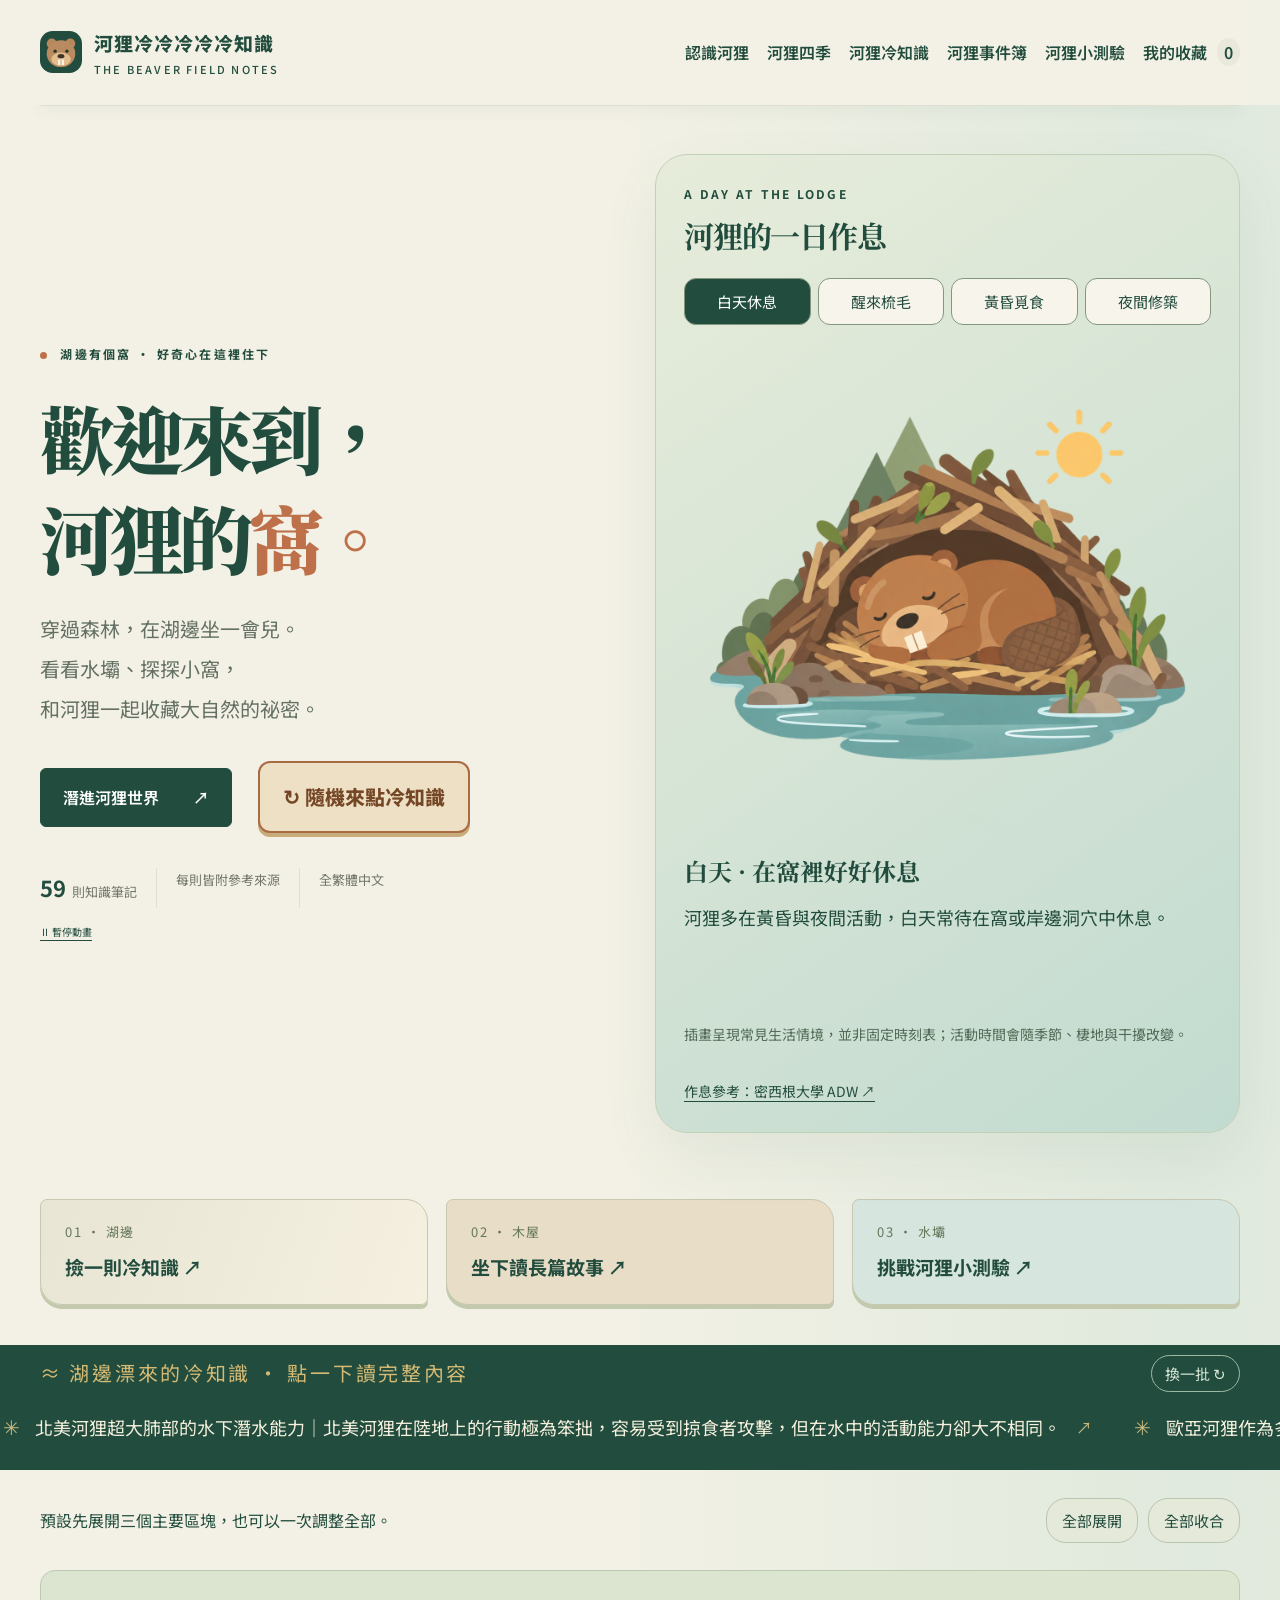
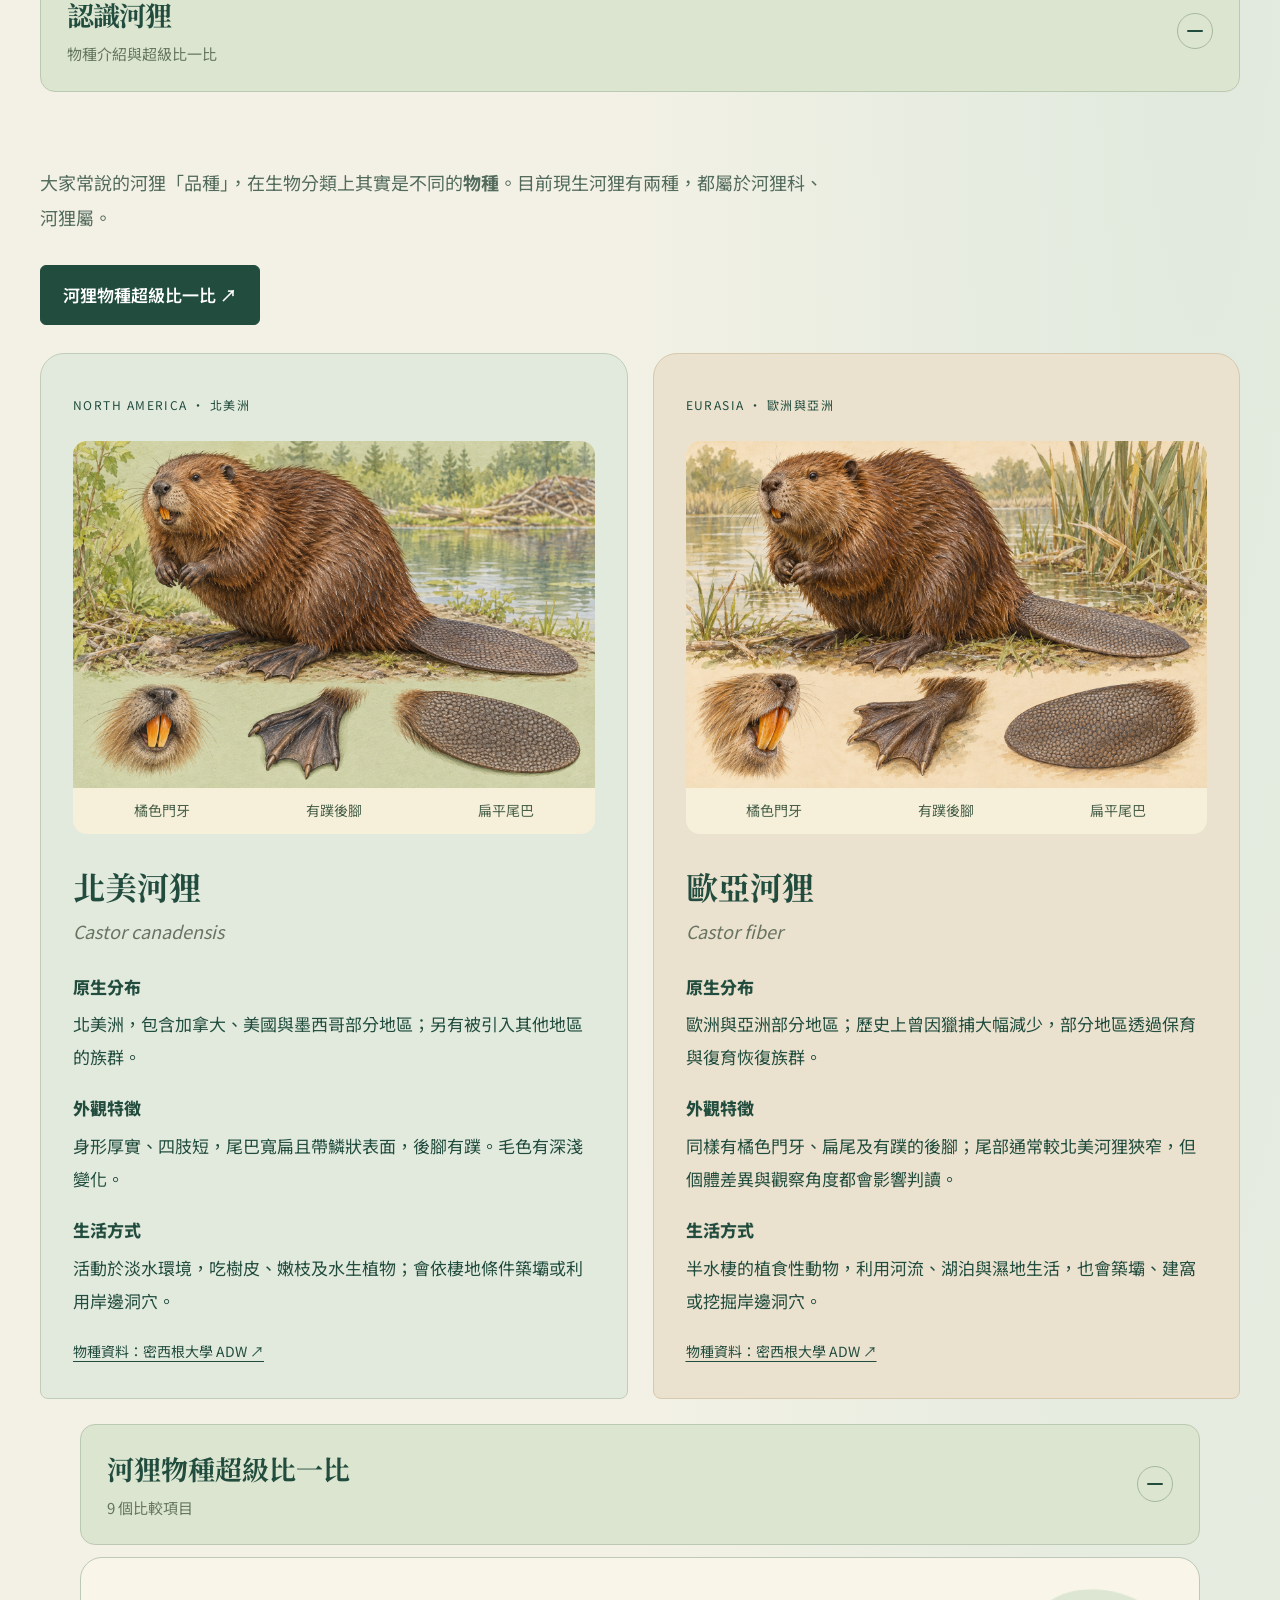
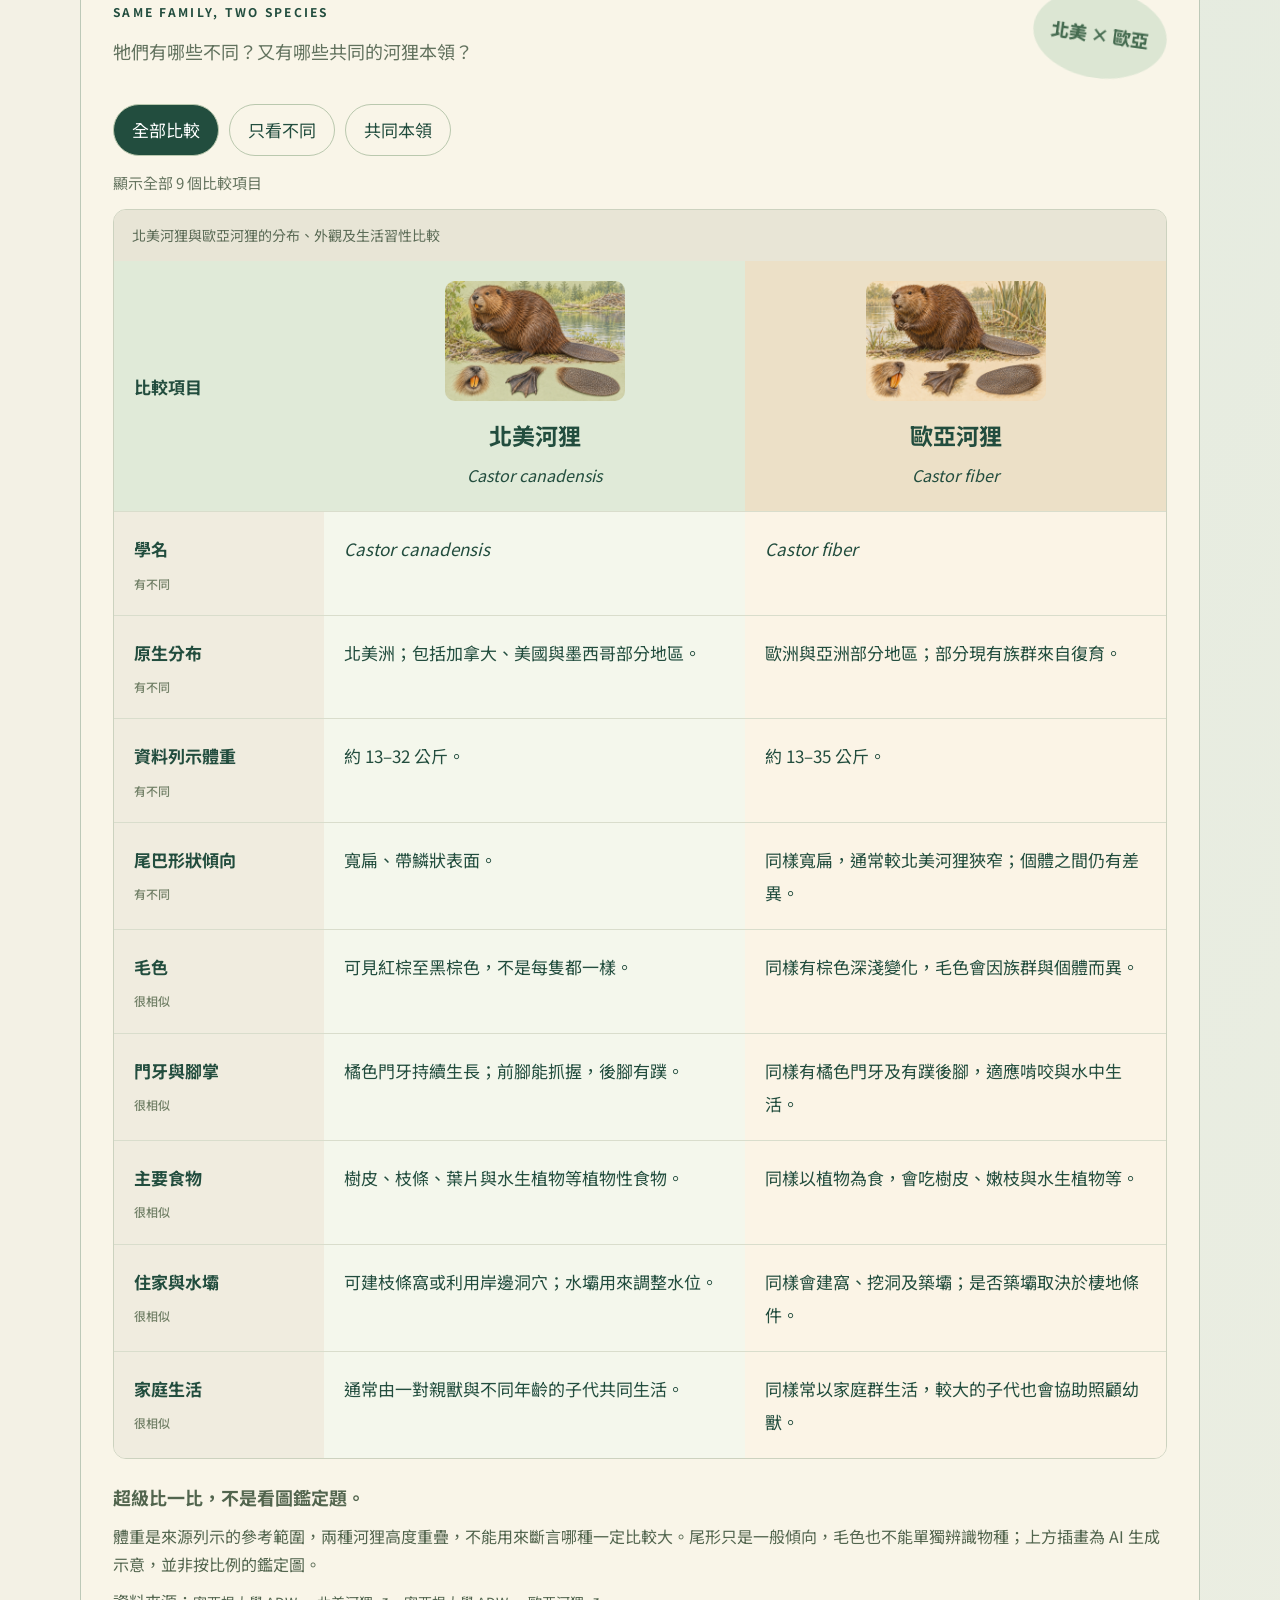
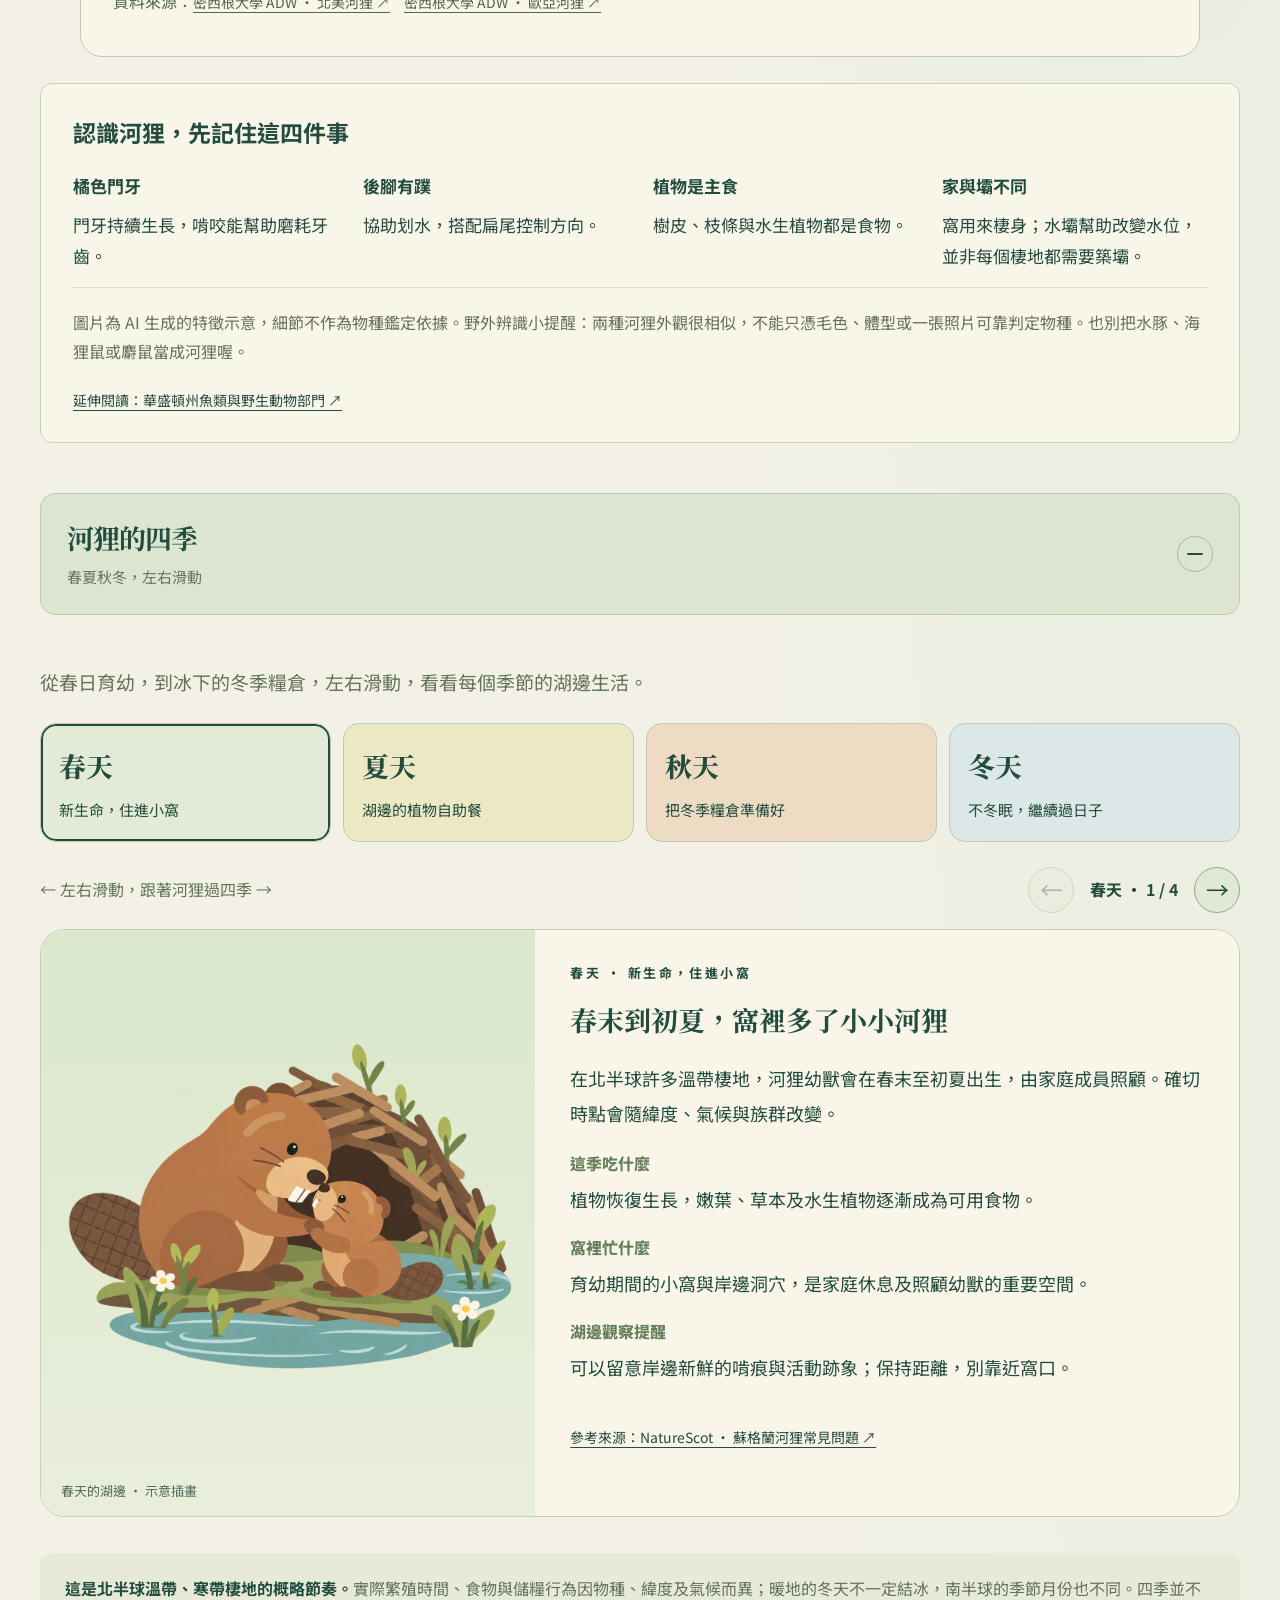
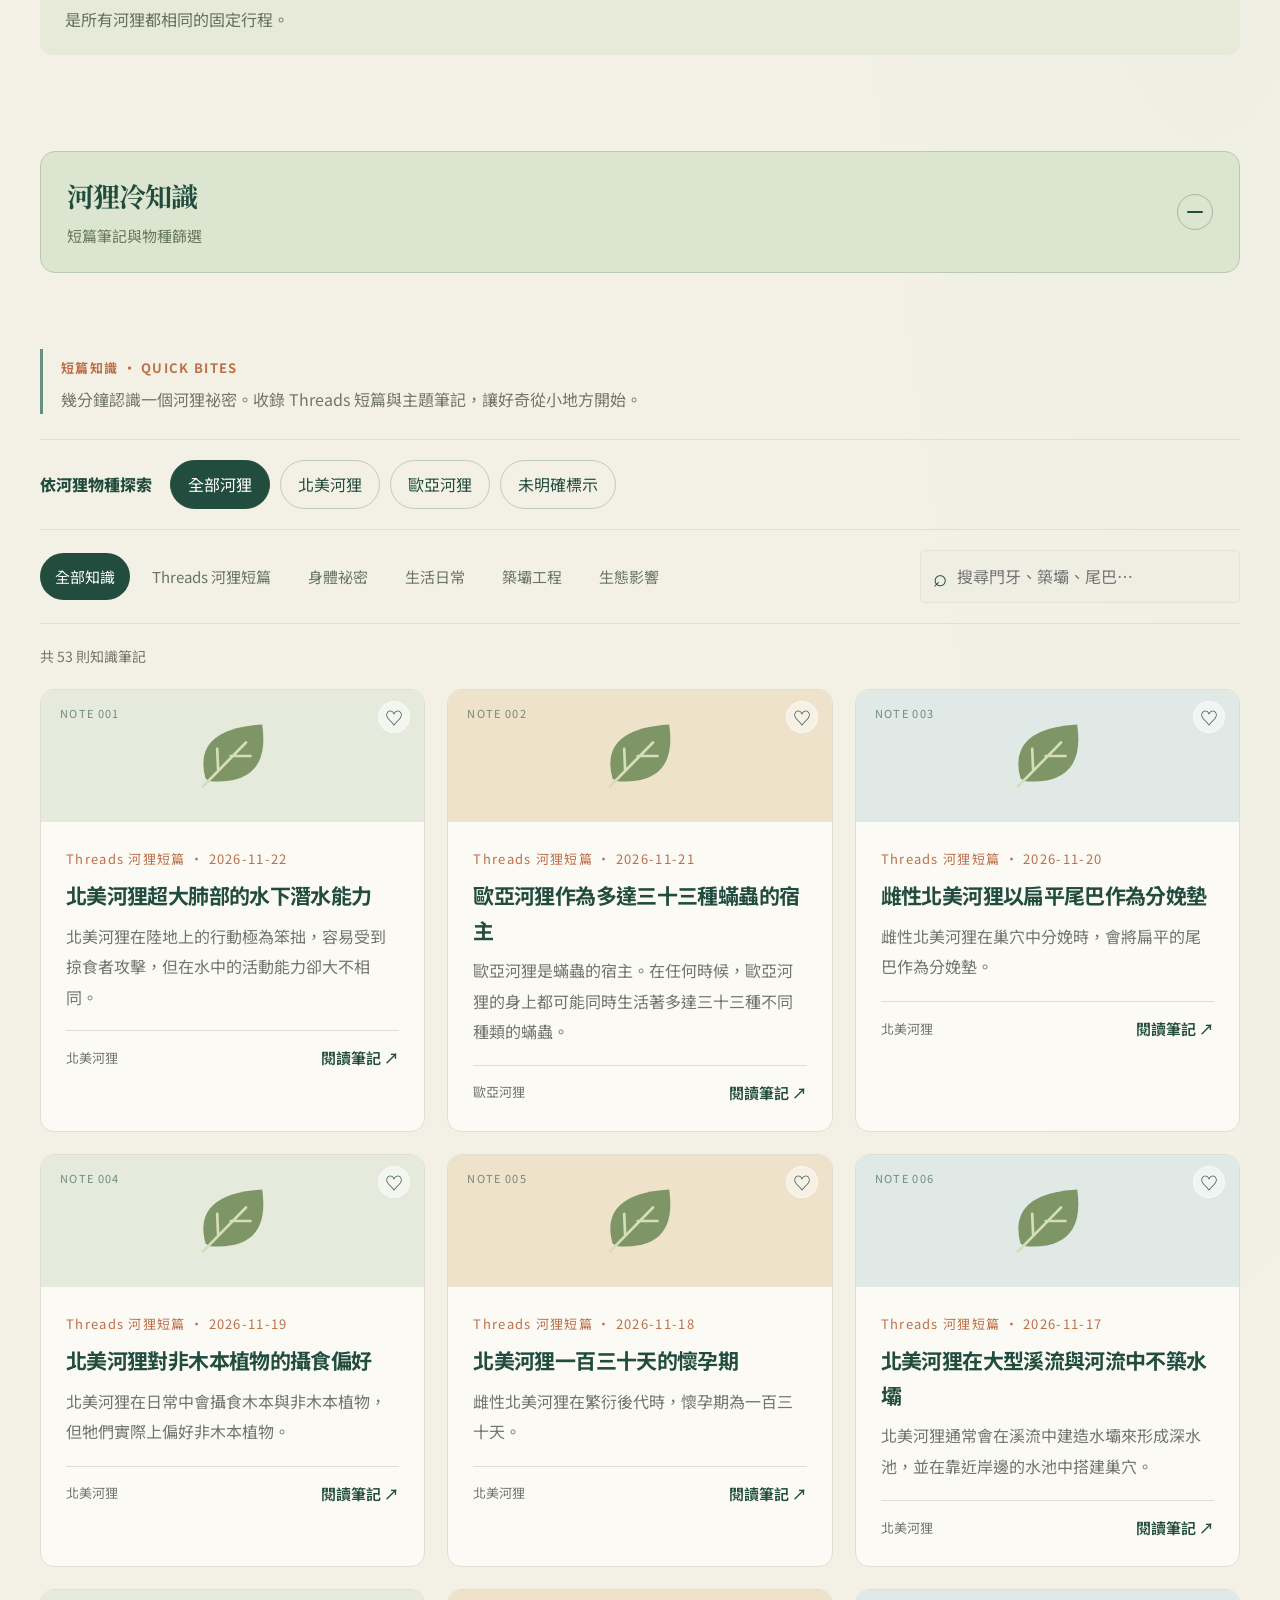
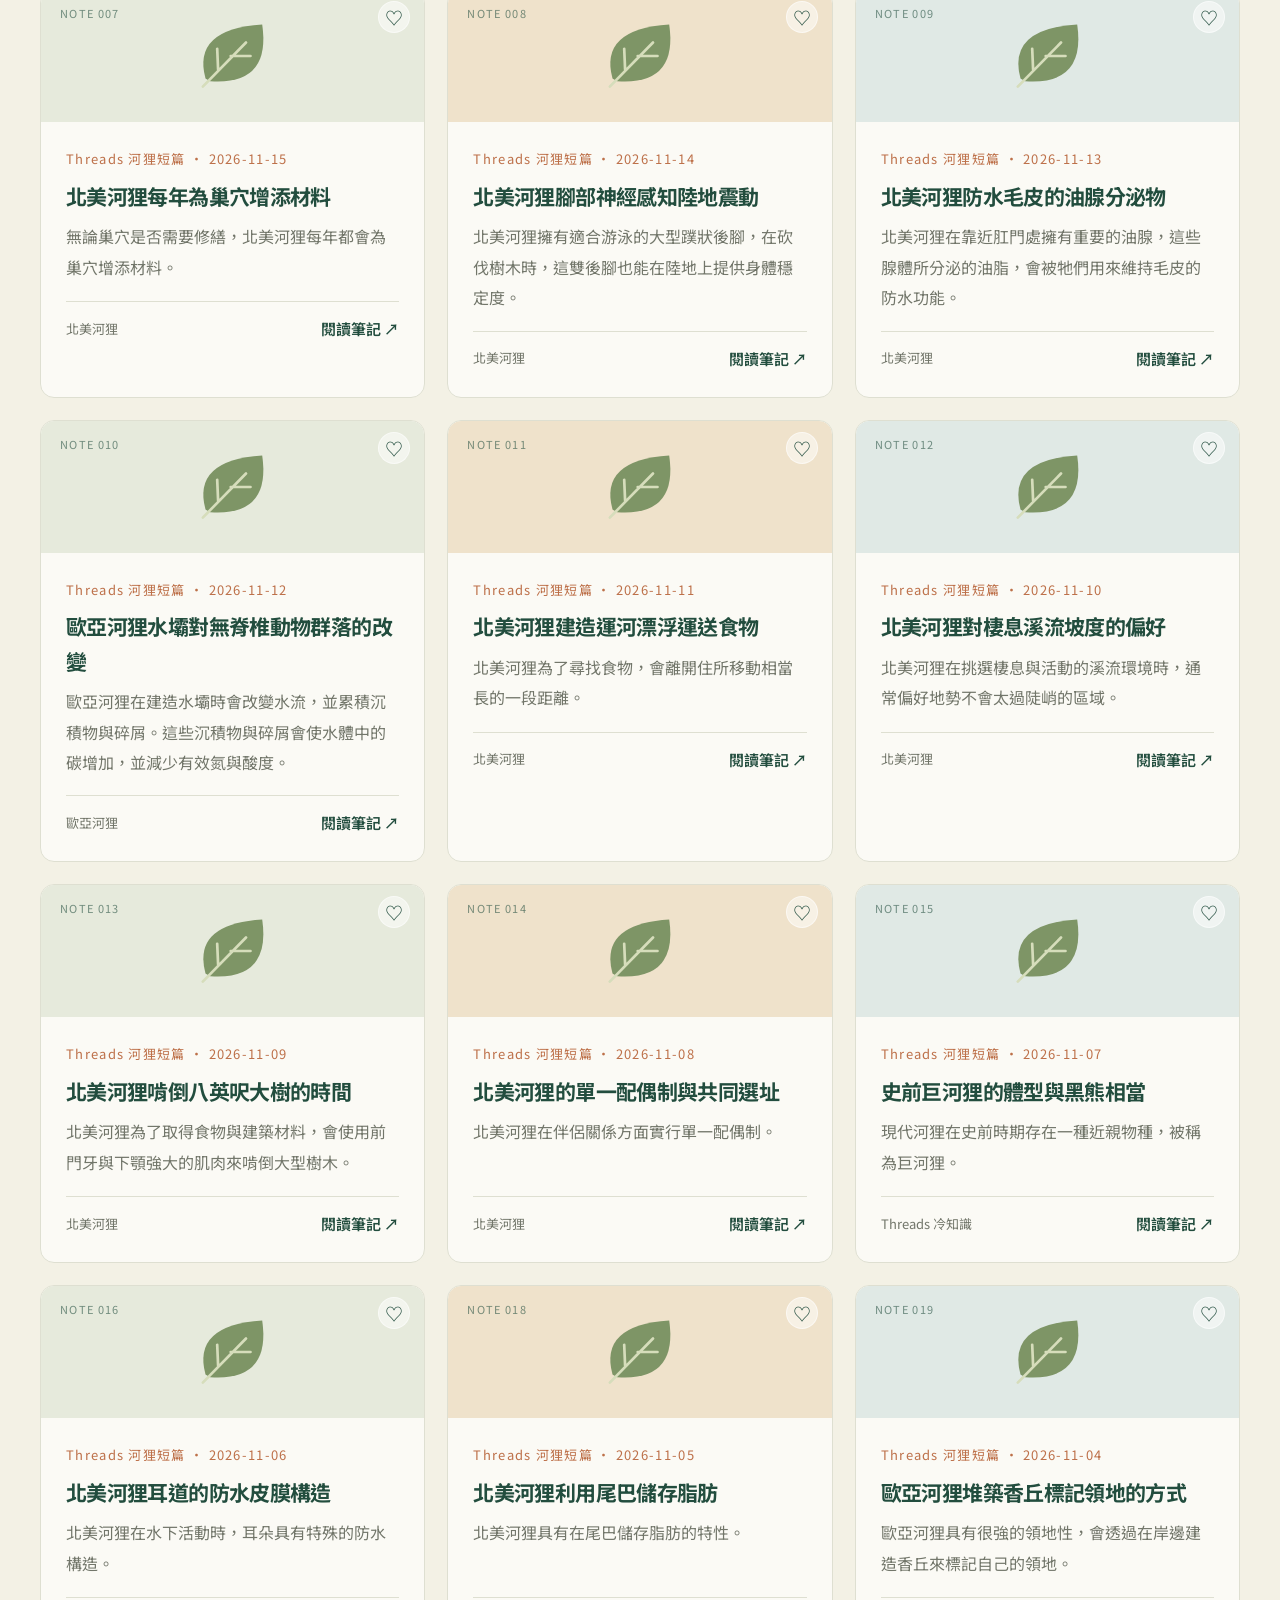
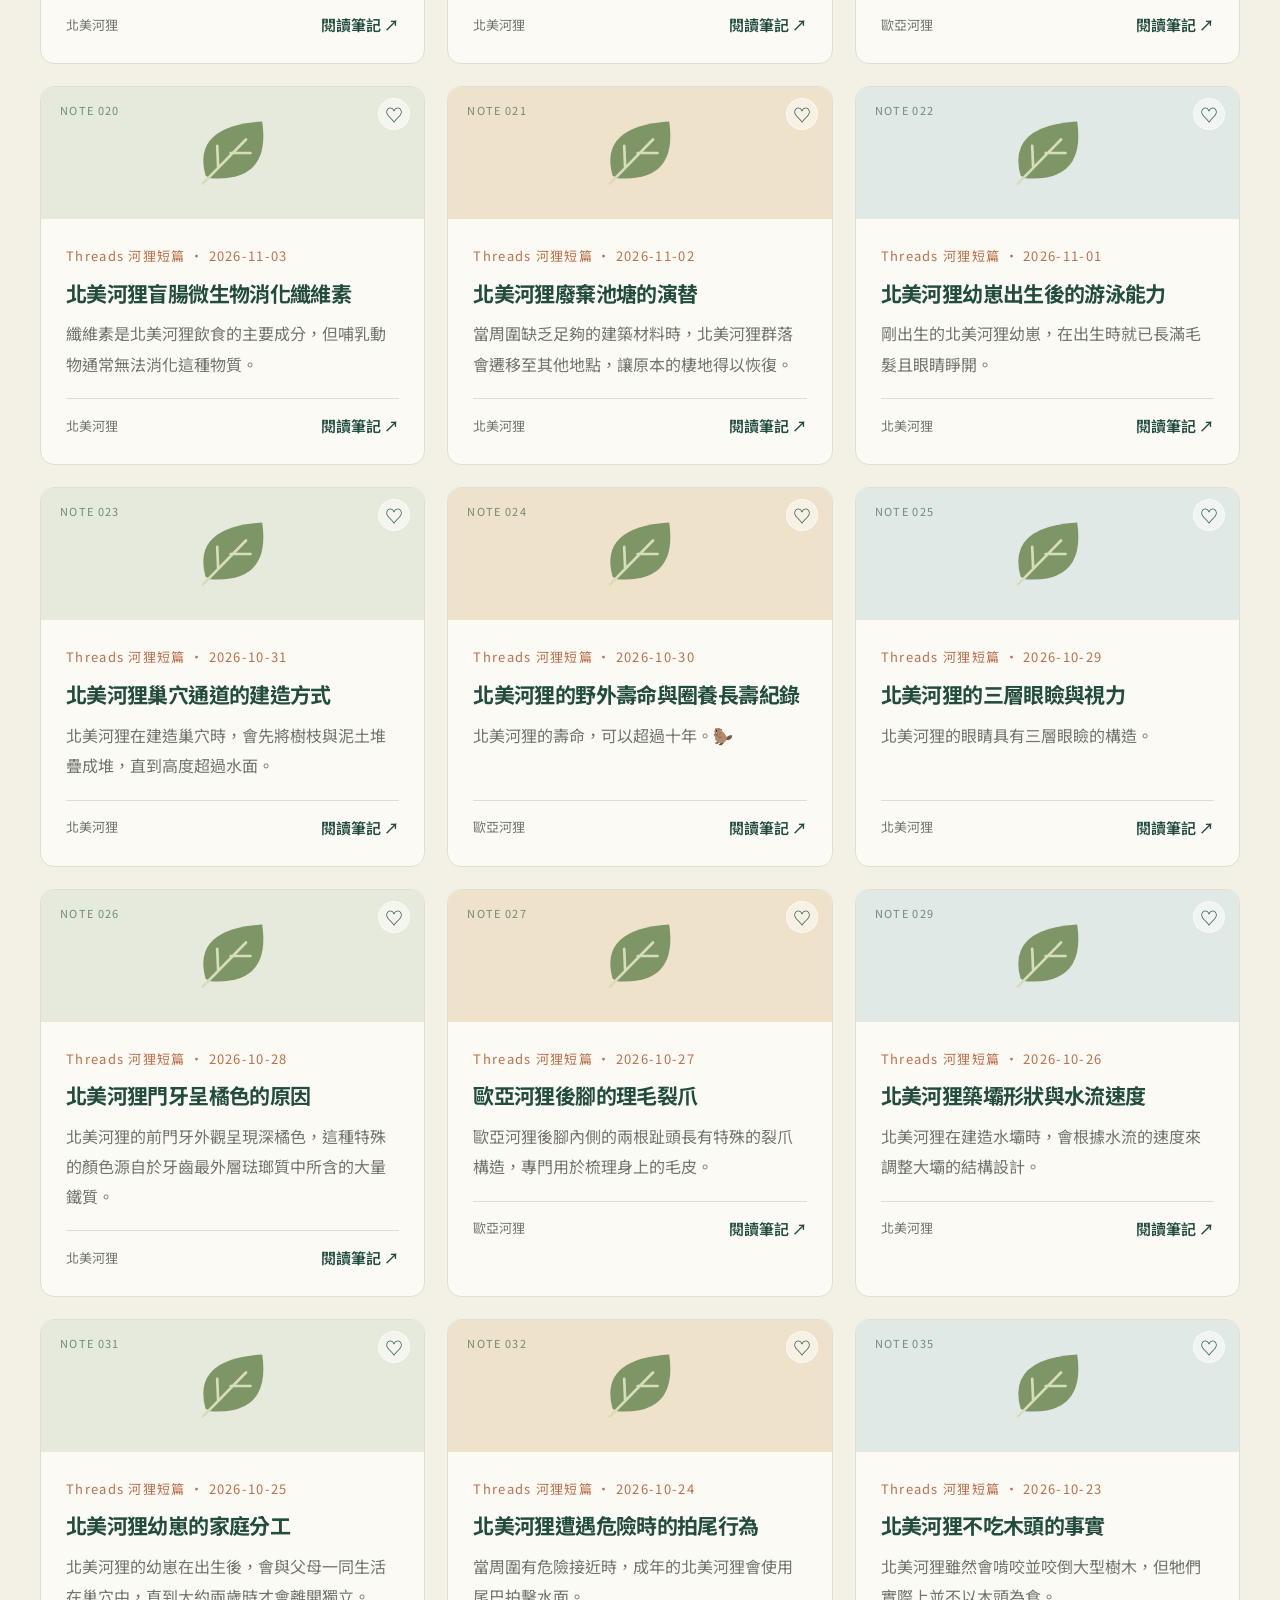
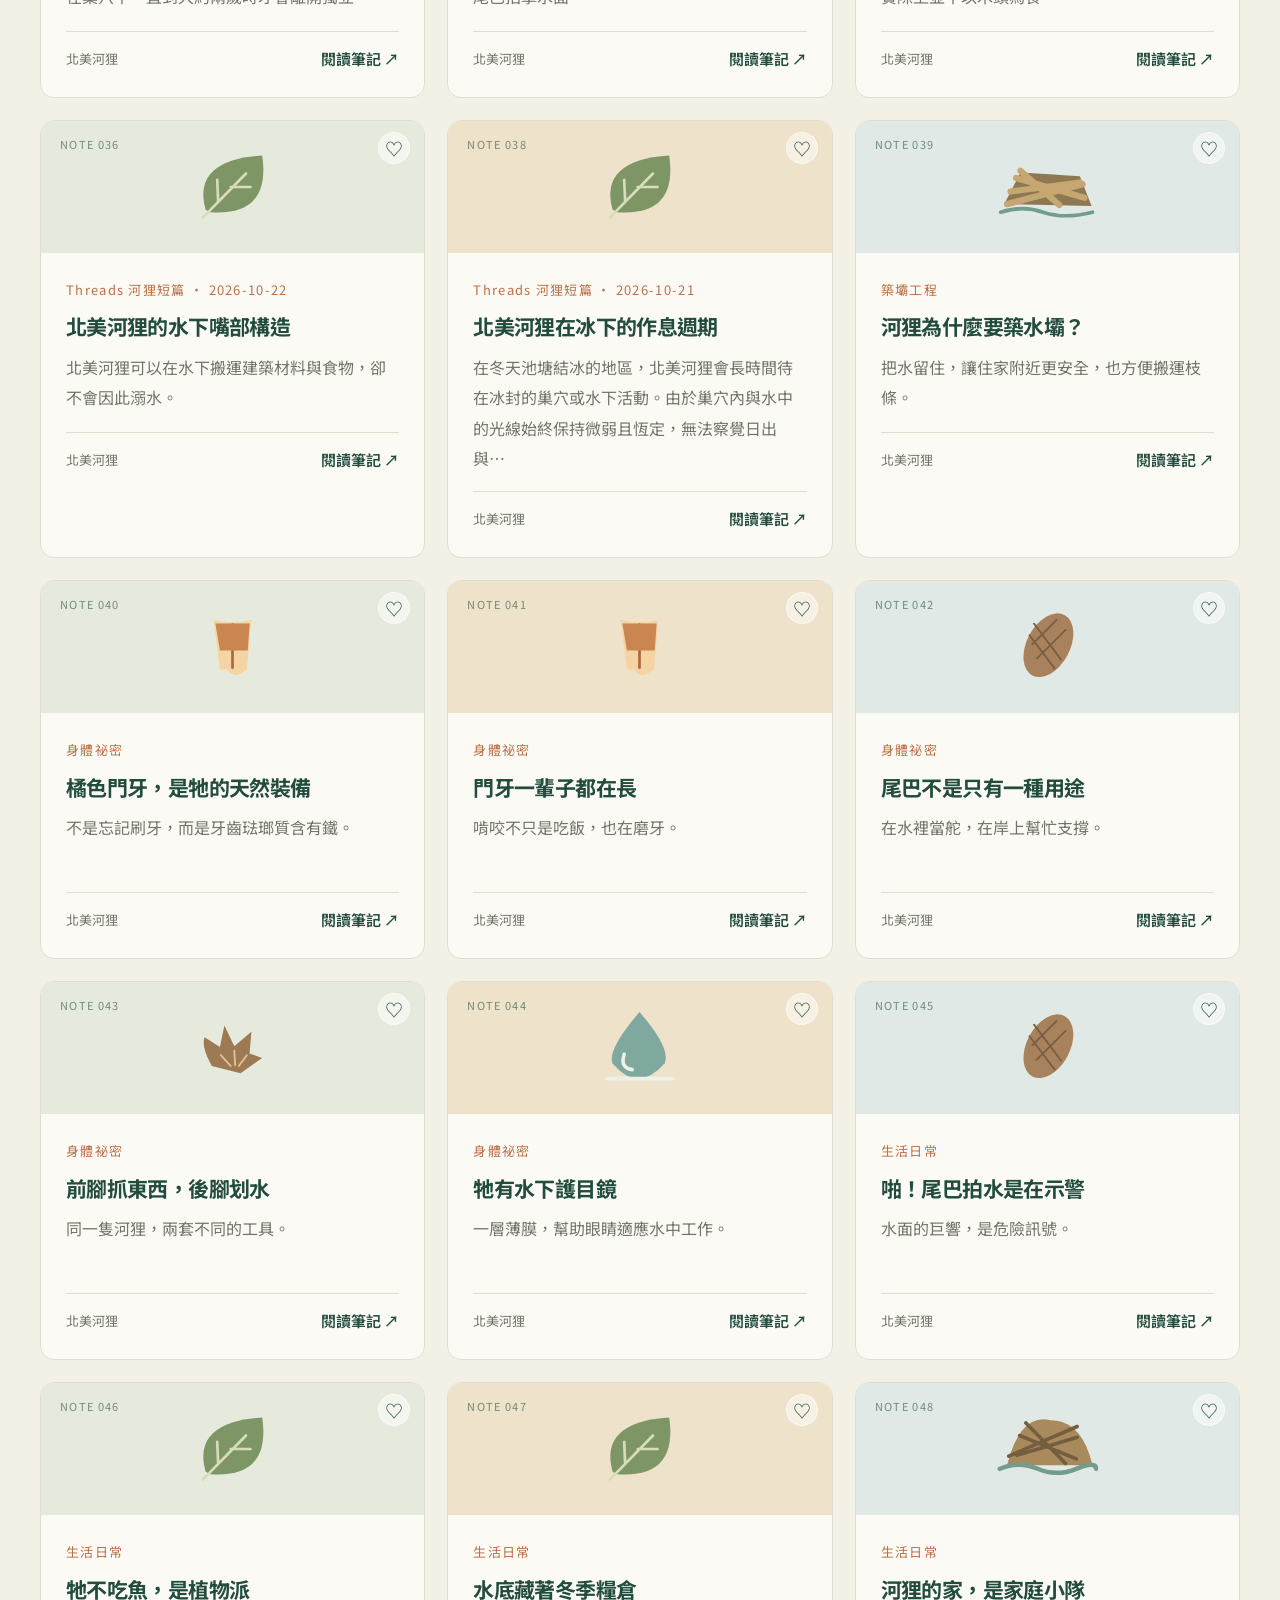
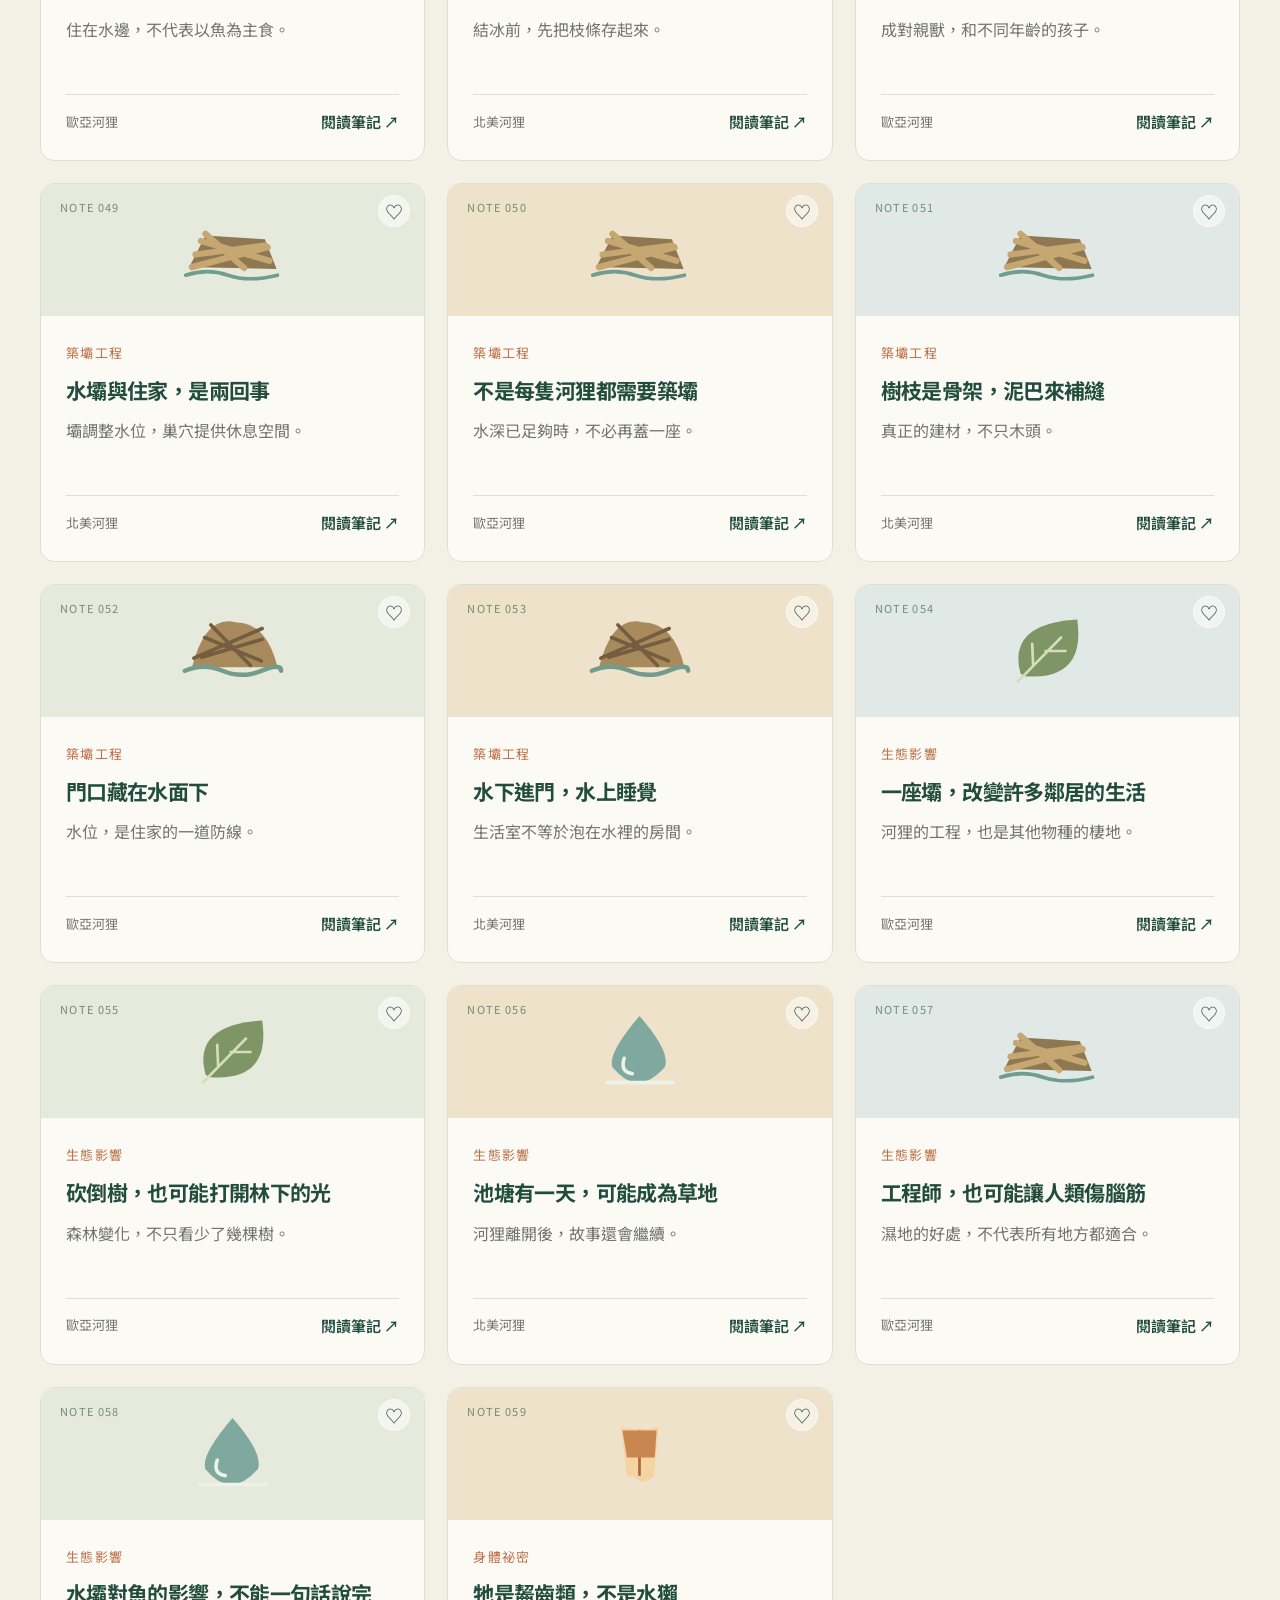
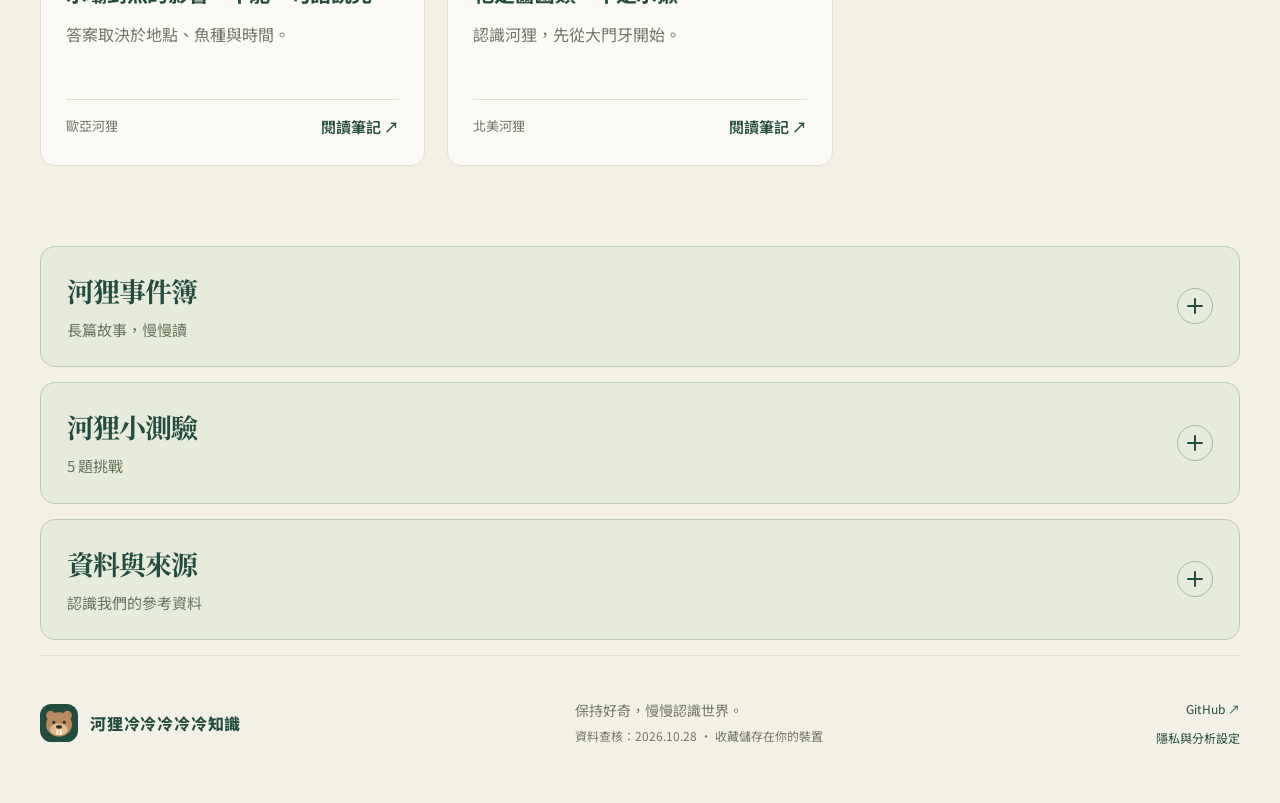
==== commit 2dfadaf9: "Build 河狸冷冷冷冷冷知識 with sourced facts and interactive learning" ====
--- a/index.html
+++ b/index.html
@@ -1,5 +1,5 @@
 <!doctype html>
-<html lang="zh-Hant"><head><meta charset="utf-8"><meta name="viewport" content="width=device-width,initial-scale=1"><title>河狸冷冷冷冷冷知識｜小小河狸，大大世界</title><meta name="description" content="從橘色門牙到濕地工程，探索有來源的河狸冷知識。分類搜尋、收藏與小測驗，一起認識河狸的世界。"><meta name="theme-color" content="#224d3e"><meta property="og:title" content="河狸冷冷冷冷冷知識"><meta property="og:description" content="小小河狸，大大世界。一起潛進有趣的自然知識。"><link rel="icon" href="assets/beaver.svg" type="image/svg+xml"><link rel="stylesheet" href="style.css?v=suppliedart1"><link rel="stylesheet" href="motion.css?v=logcursor1"><script src="config.js?v=20261028-ga4" defer></script><script src="analytics.js" defer></script><script src="facts.js?v=whydams1" defer></script><script src="archive.js?v=9f729bffc37a" defer></script><script src="editorial-updates.js?v=population-20261101" defer></script><script src="app.js?v=whydams1" defer></script><script src="motion.js?v=original1" defer></script></head>
+<html lang="zh-Hant"><head><meta charset="utf-8"><meta name="viewport" content="width=device-width,initial-scale=1"><title>河狸冷冷冷冷冷知識｜小小河狸，大大世界</title><meta name="description" content="從橘色門牙到濕地工程，探索有來源的河狸冷知識。分類搜尋、收藏與小測驗，一起認識河狸的世界。"><meta name="theme-color" content="#224d3e"><meta property="og:title" content="河狸冷冷冷冷冷知識"><meta property="og:description" content="小小河狸，大大世界。一起潛進有趣的自然知識。"><link rel="icon" href="assets/beaver.svg" type="image/svg+xml"><link rel="stylesheet" href="style.css?v=suppliedart1"><link rel="stylesheet" href="motion.css?v=logcursor1"><script src="config.js?v=20261028-ga4" defer></script><script src="analytics.js" defer></script><script src="facts.js?v=whydams1" defer></script><script src="archive.js?v=30c384e68d9a" defer></script><script src="editorial-updates.js?v=population-20261101" defer></script><script src="app.js?v=whydams1" defer></script><script src="motion.js?v=original1" defer></script></head>
 <body><div id="pageProgress" aria-hidden="true"></div><a class="skip" href="#explore">跳到冷知識</a><header class="nav wrap"><a class="brand" href="./"><img src="assets/beaver.svg" alt="" width="42" height="42"><span>河狸冷冷冷冷冷知識<small>THE BEAVER FIELD NOTES</small></span></a><button id="mobileMenuToggle" class="mobile-menu-toggle" type="button" aria-controls="mainNavigation" aria-expanded="false">☰ 選單</button><nav id="mainNavigation" aria-label="主選單"><a href="#species">認識河狸</a><a href="#seasons">河狸四季</a><a href="#explore">河狸冷知識</a><a href="#stories">河狸事件簿</a><a href="#quiz">河狸小測驗</a><button id="savedNav" class="plain">我的收藏 <span id="savedCount">0</span></button></nav></header>
 <main><section class="hero wrap"><div class="hero-copy"><p class="eyebrow"><span></span> 湖邊有個窩 · 好奇心在這裡住下</p><h1>歡迎來到，<br>河狸的<span>窩。</span></h1><p class="intro">穿過森林，在湖邊坐一會兒。<br>看看水壩、探探小窩，<br>和河狸一起收藏大自然的祕密。</p><div class="hero-actions"><a class="button" href="#explore">潛進河狸世界 <span>↗</span></a><button id="random" class="plain">↻ 隨機來點冷知識</button></div><div class="hero-meta"><span><b id="totalFacts">20</b> 則知識筆記</span><span>每則皆附參考來源</span><span>全繁體中文</span></div><button id="motionToggle" class="plain" aria-pressed="true">Ⅱ 暫停動畫</button></div><div class="hero-art daily-lodge" aria-labelledby="dailyTitle">
 <p class="eyebrow">A DAY AT THE LODGE</p><h2 id="dailyTitle">河狸的一日作息</h2>
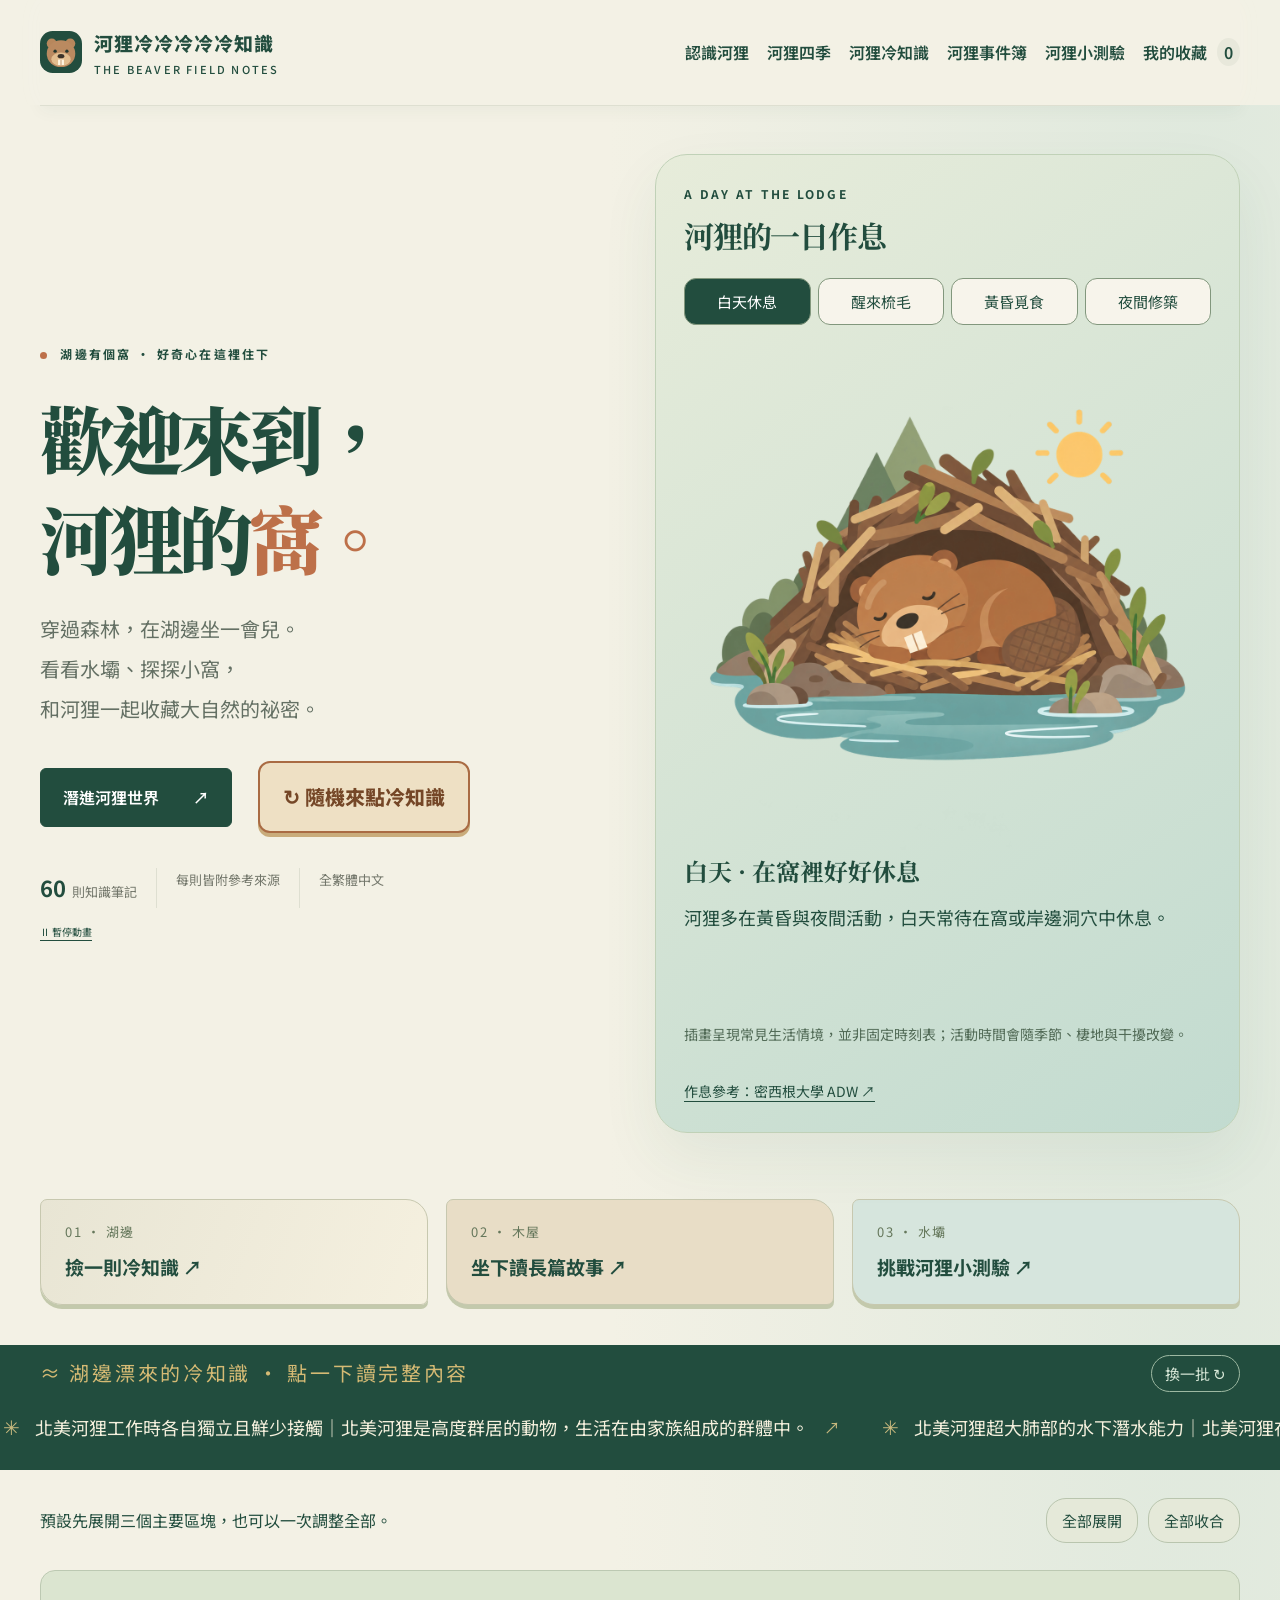
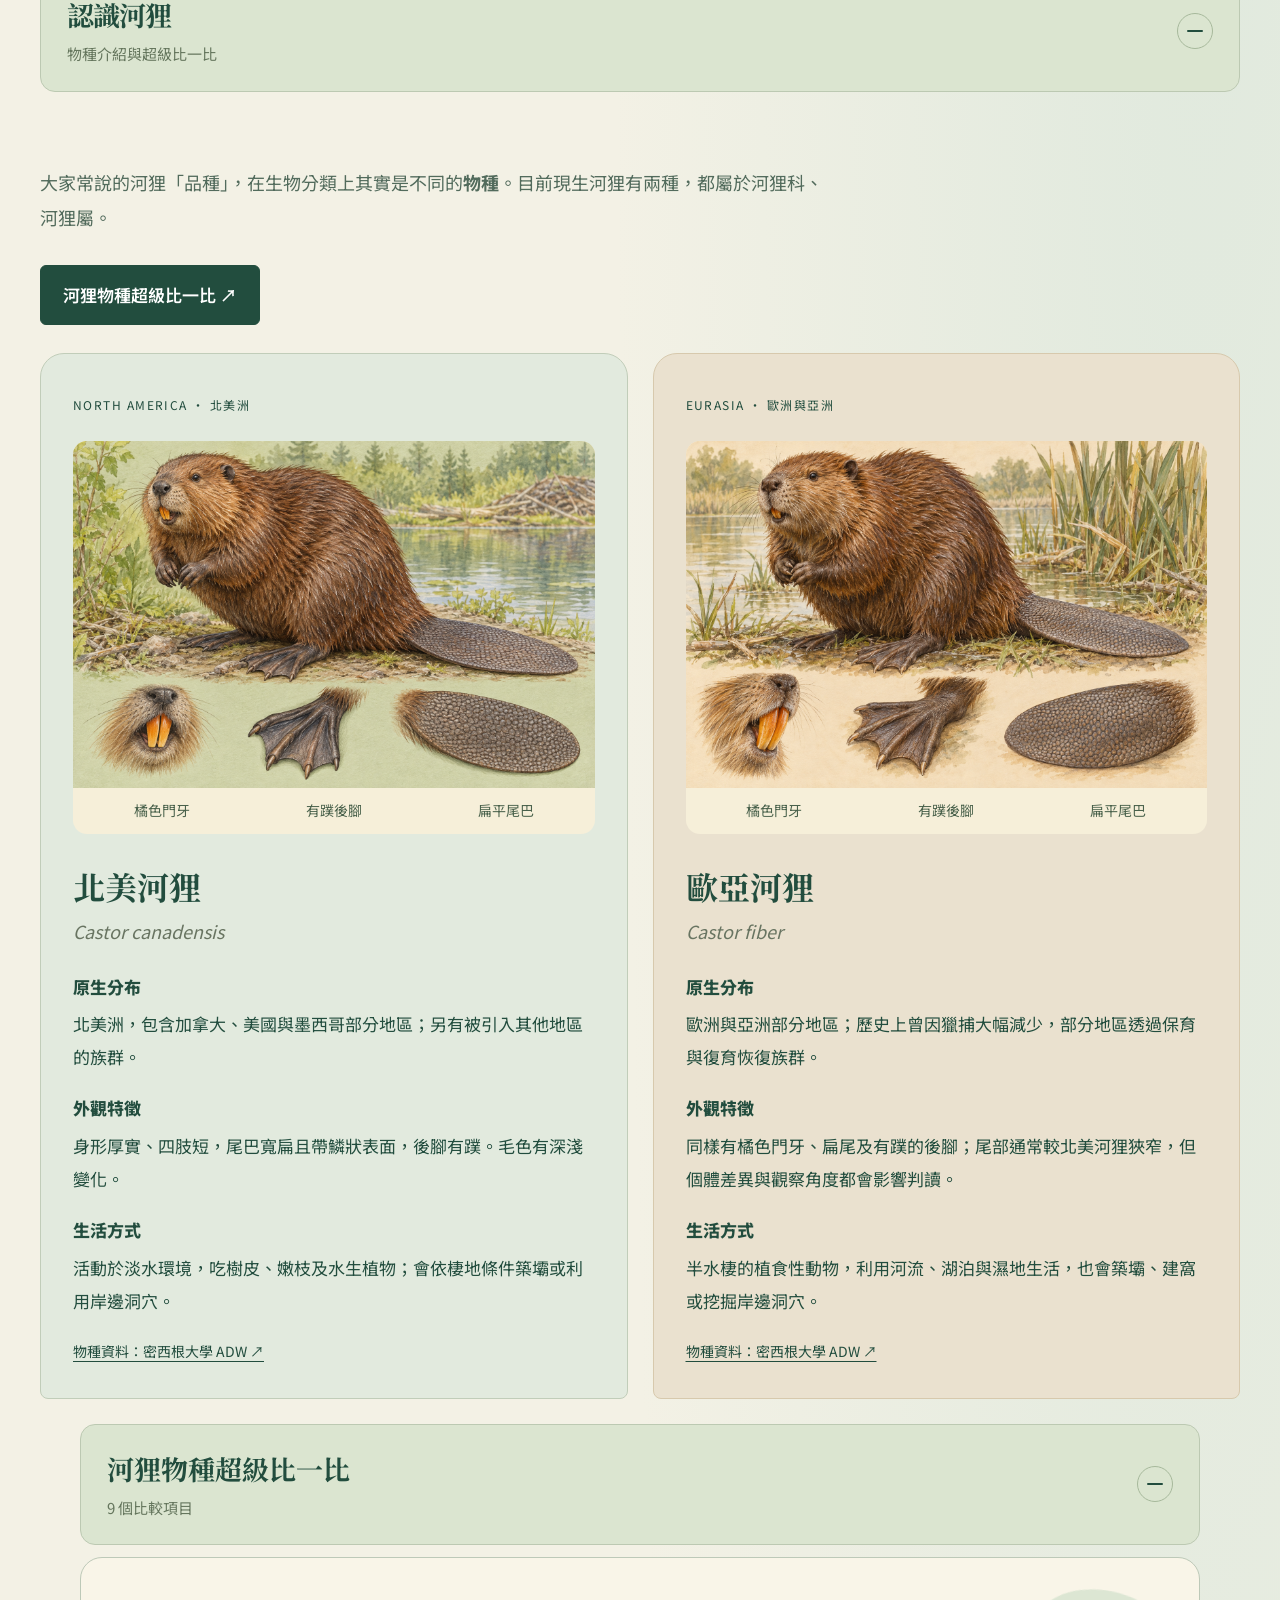
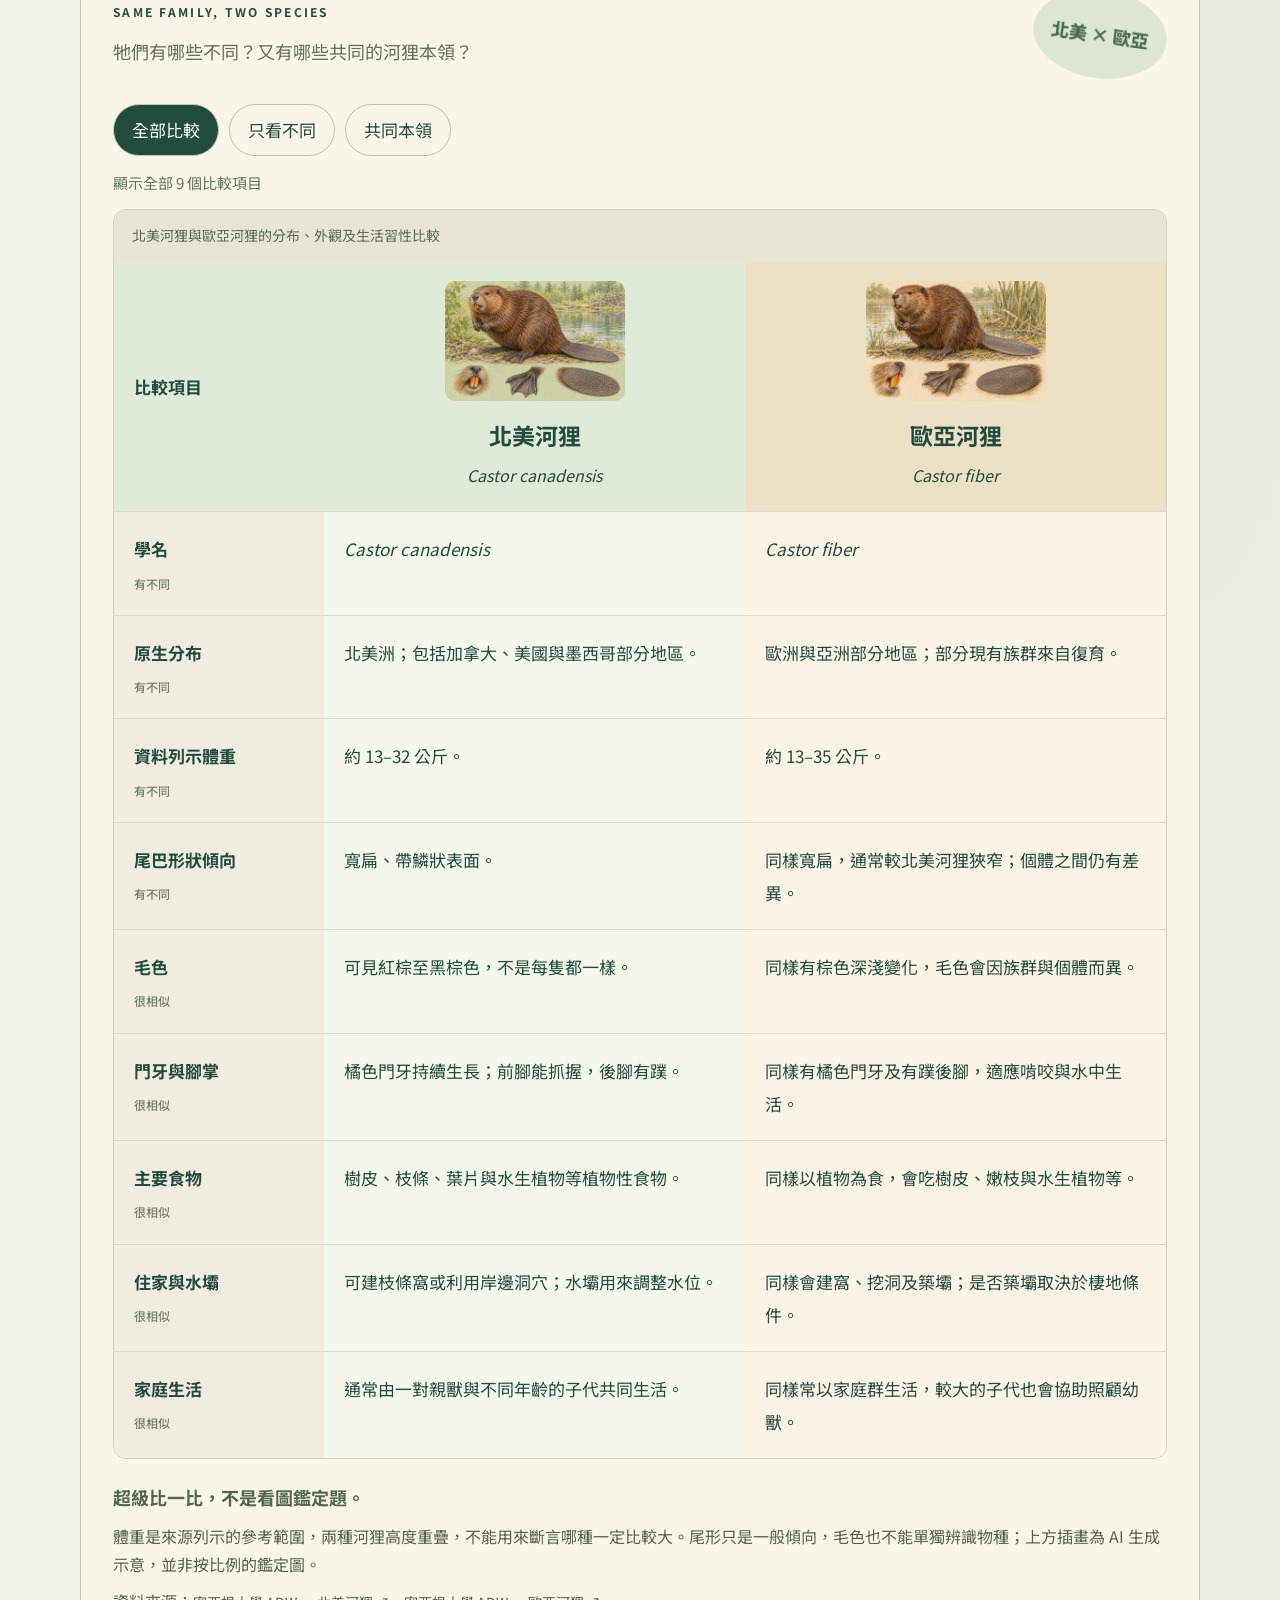
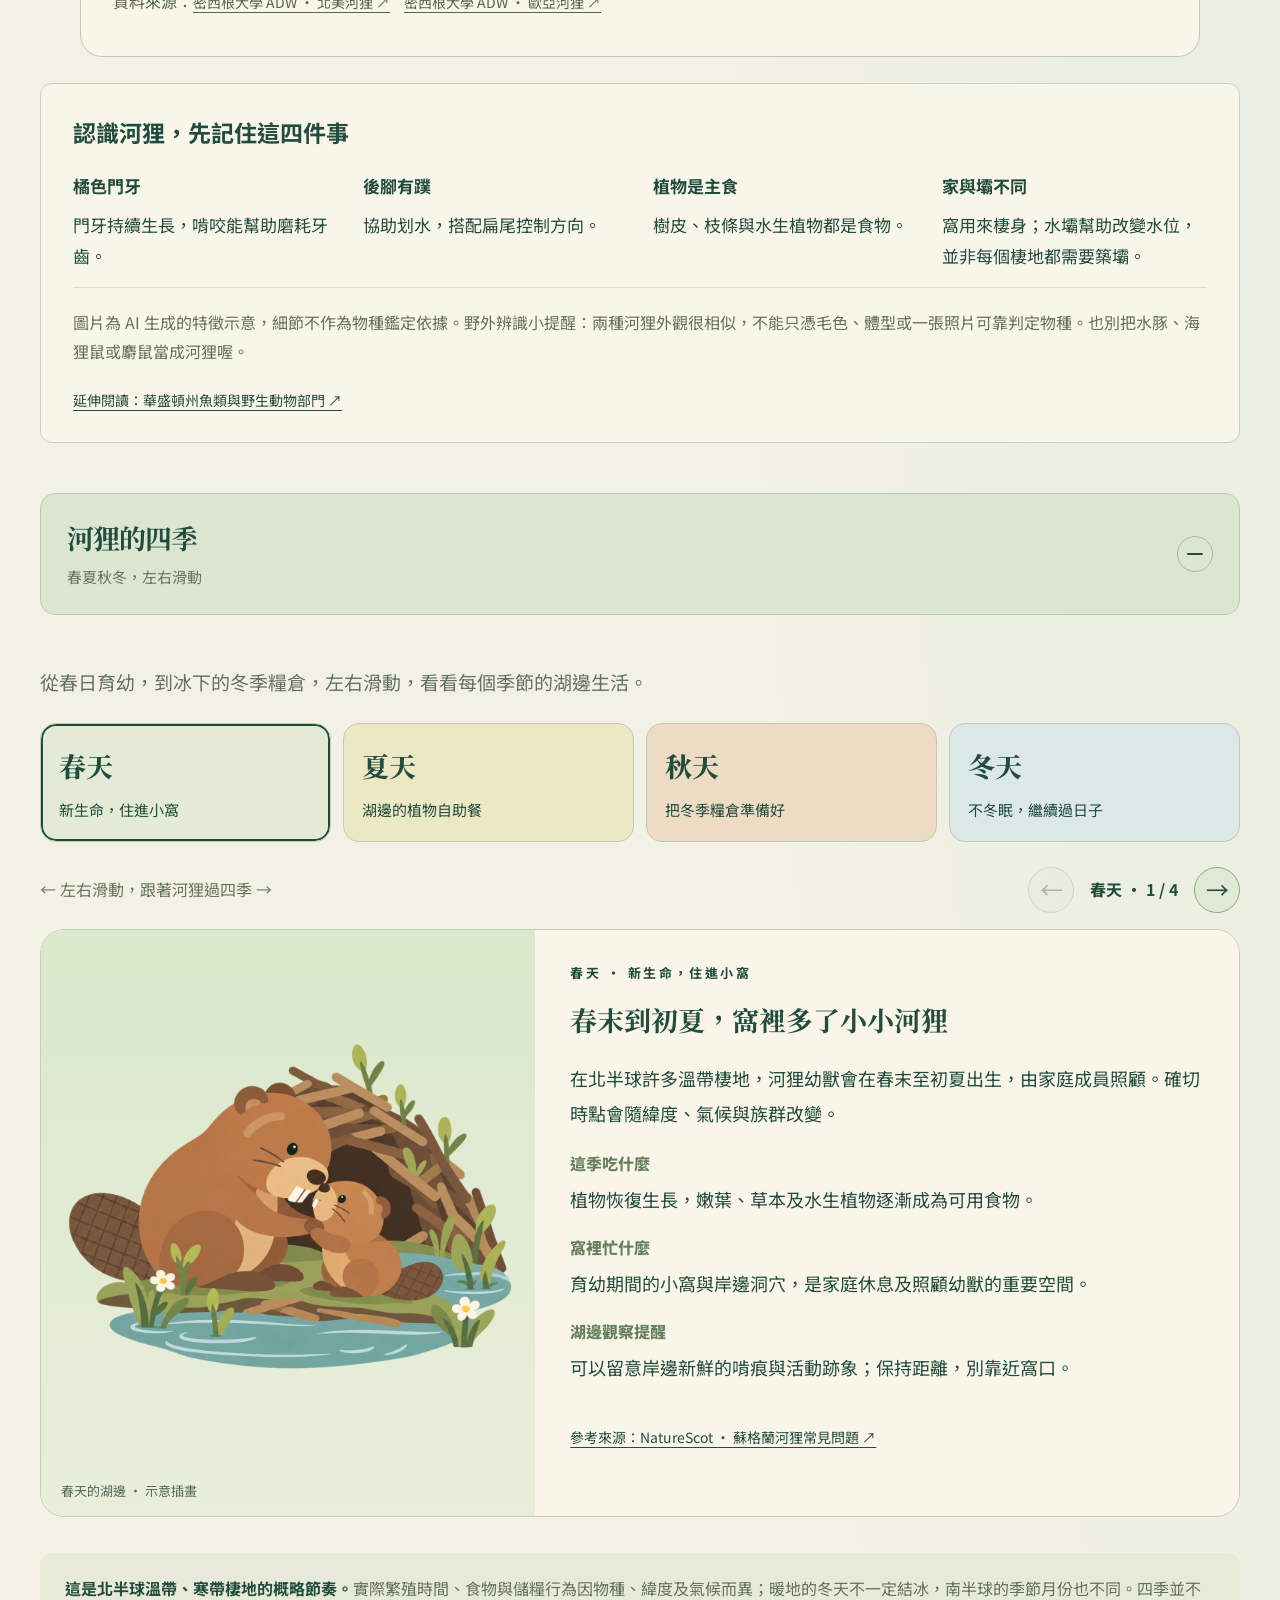
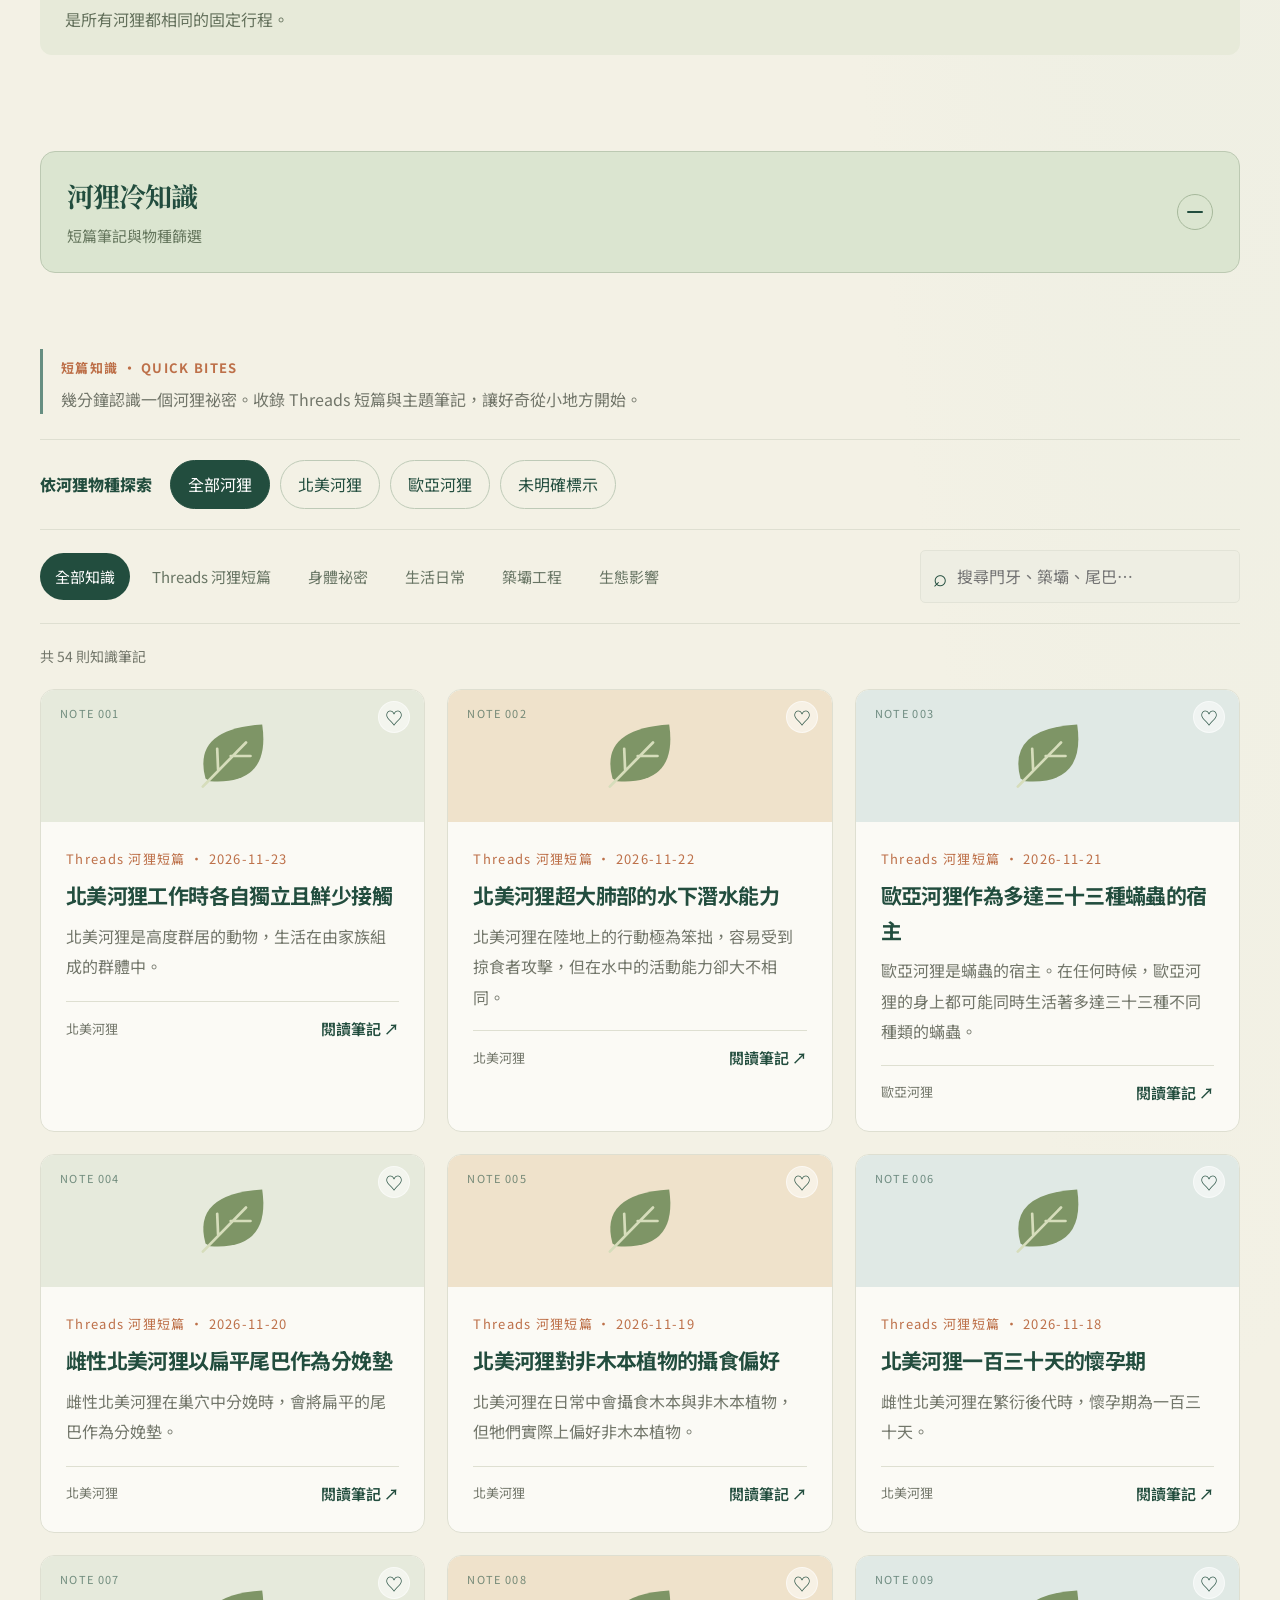
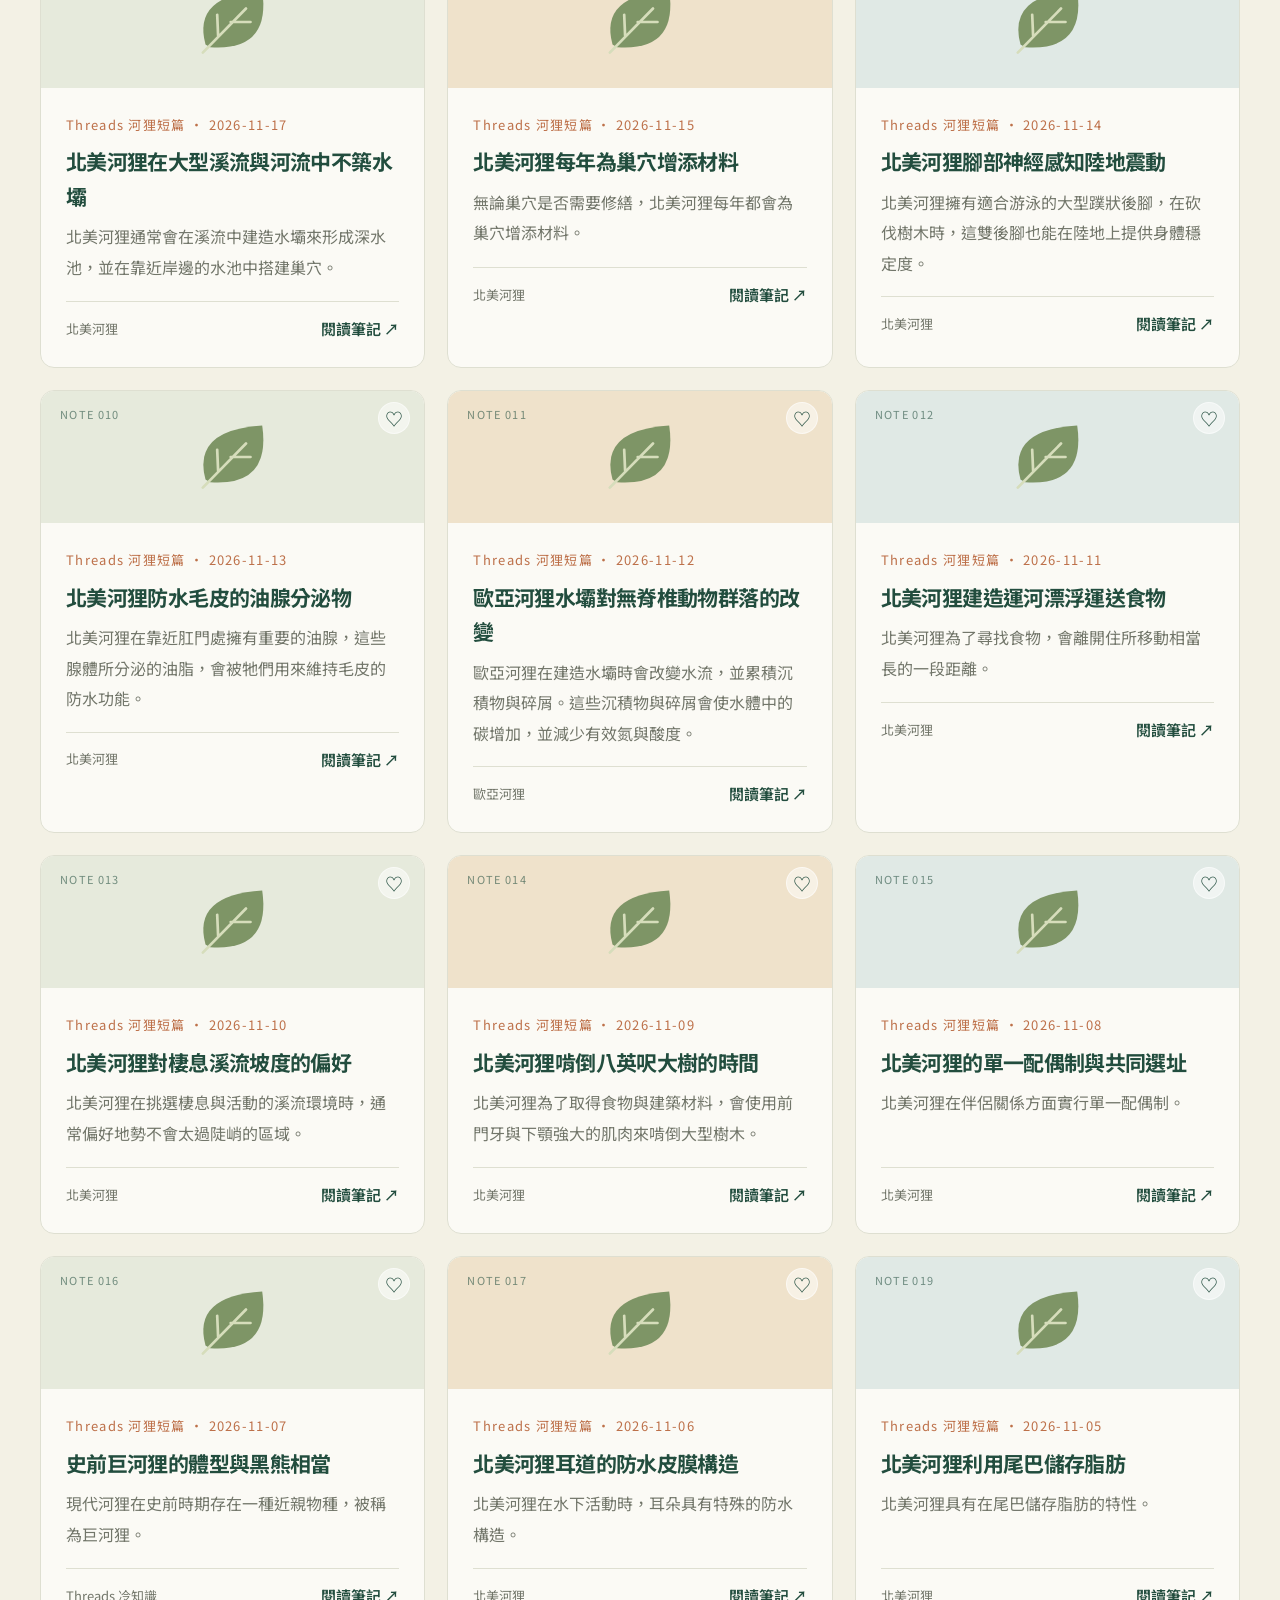
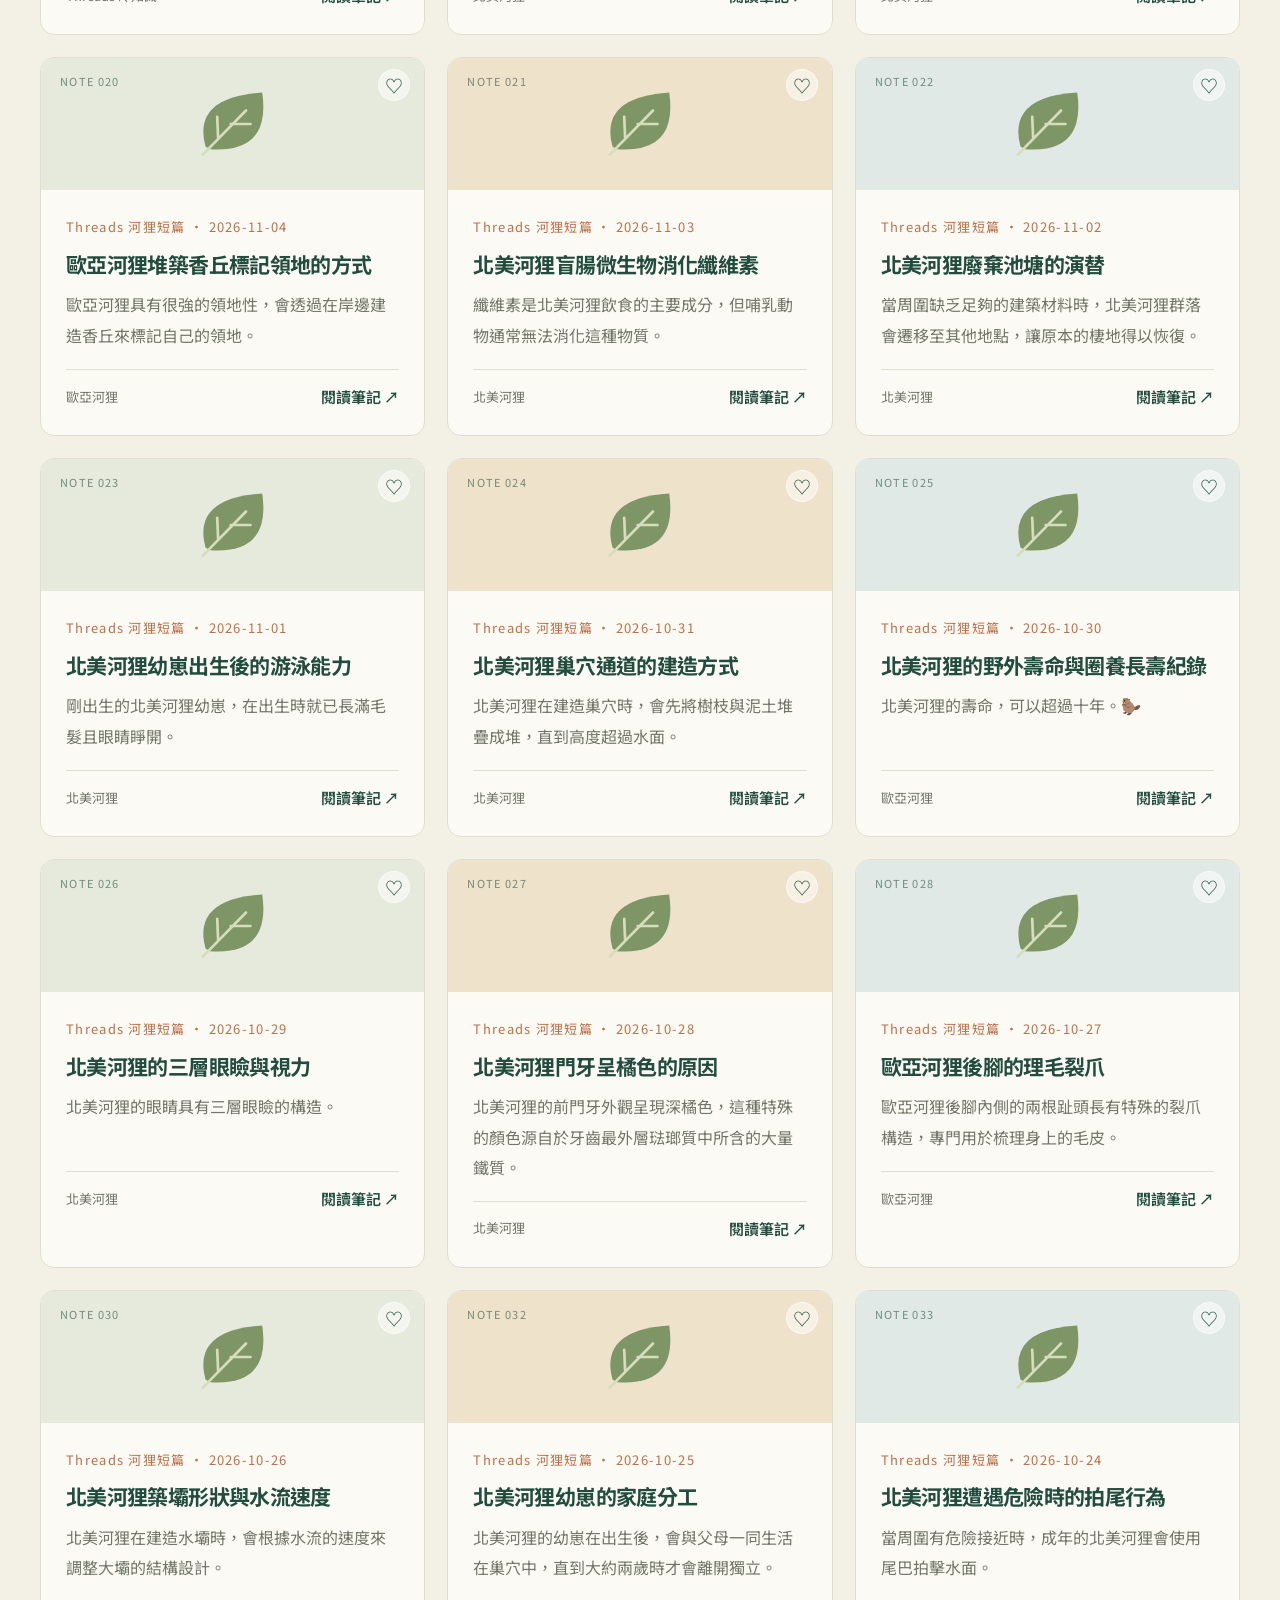
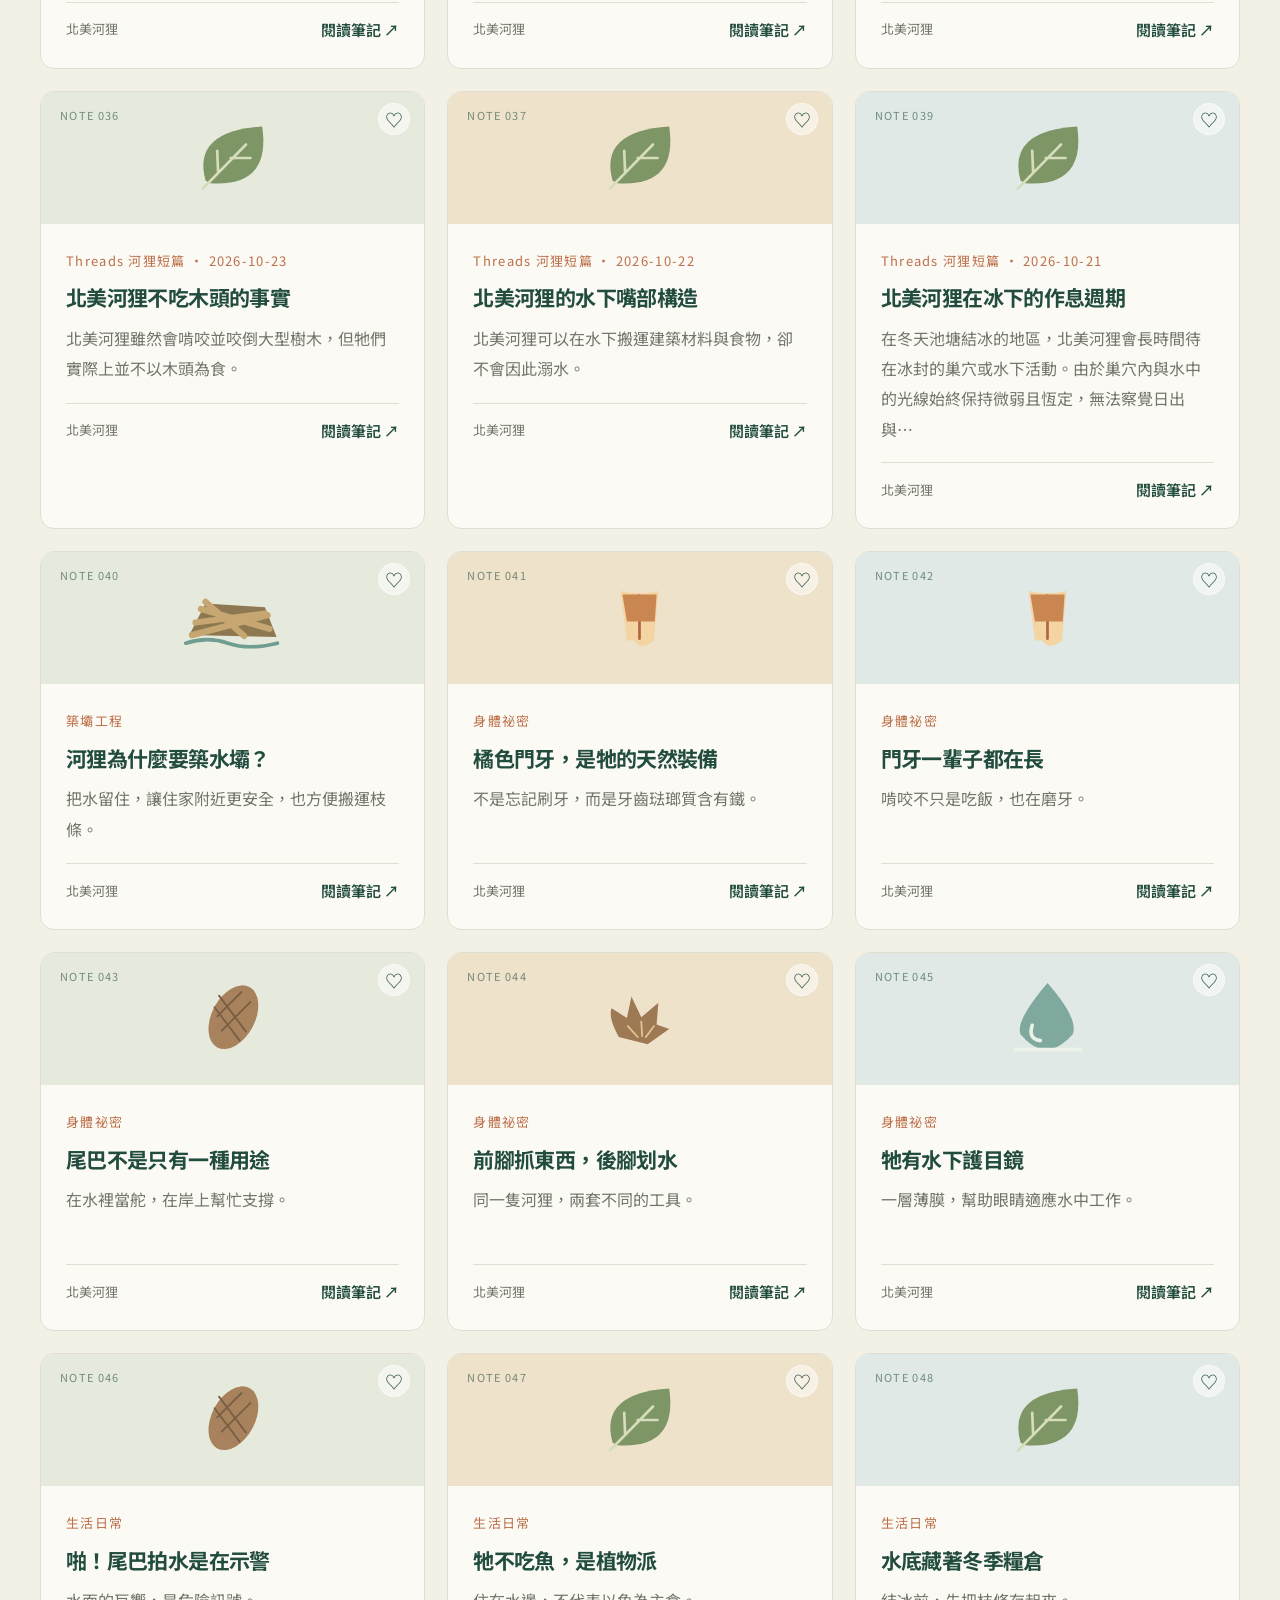
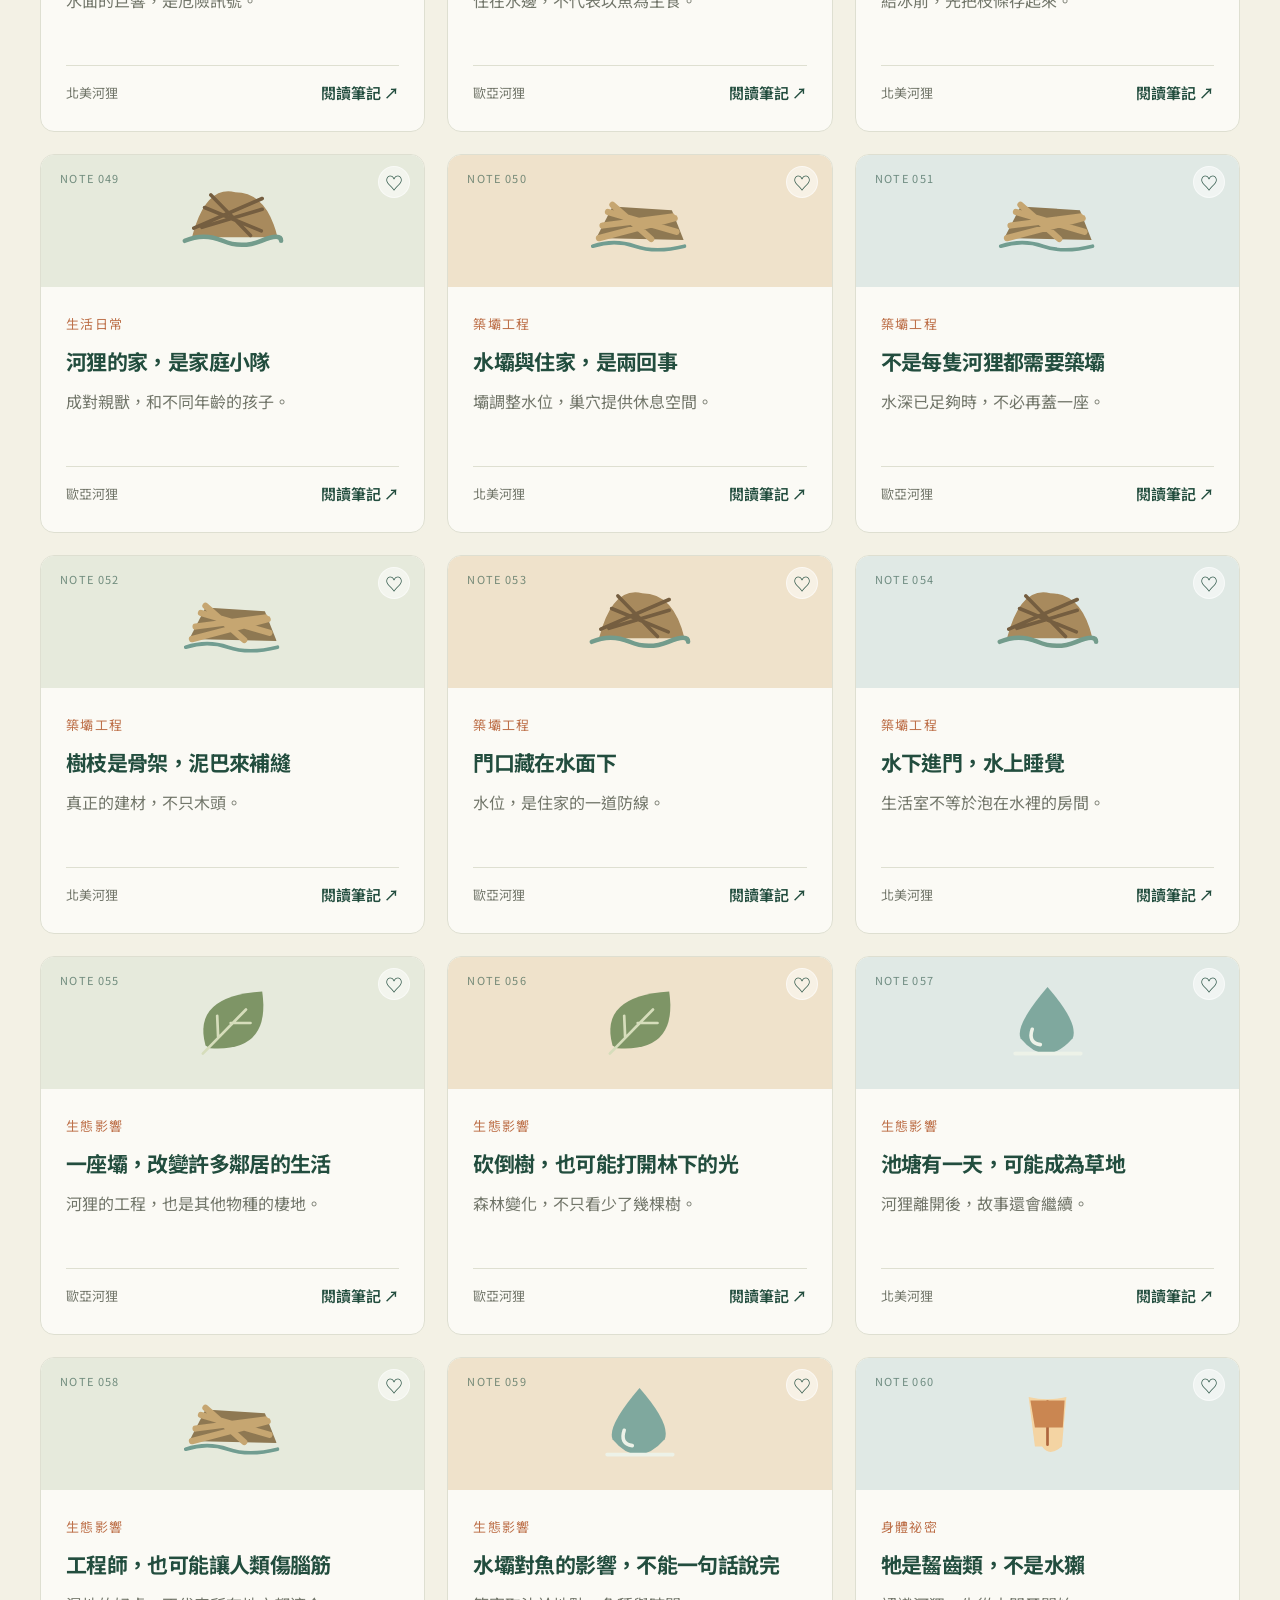
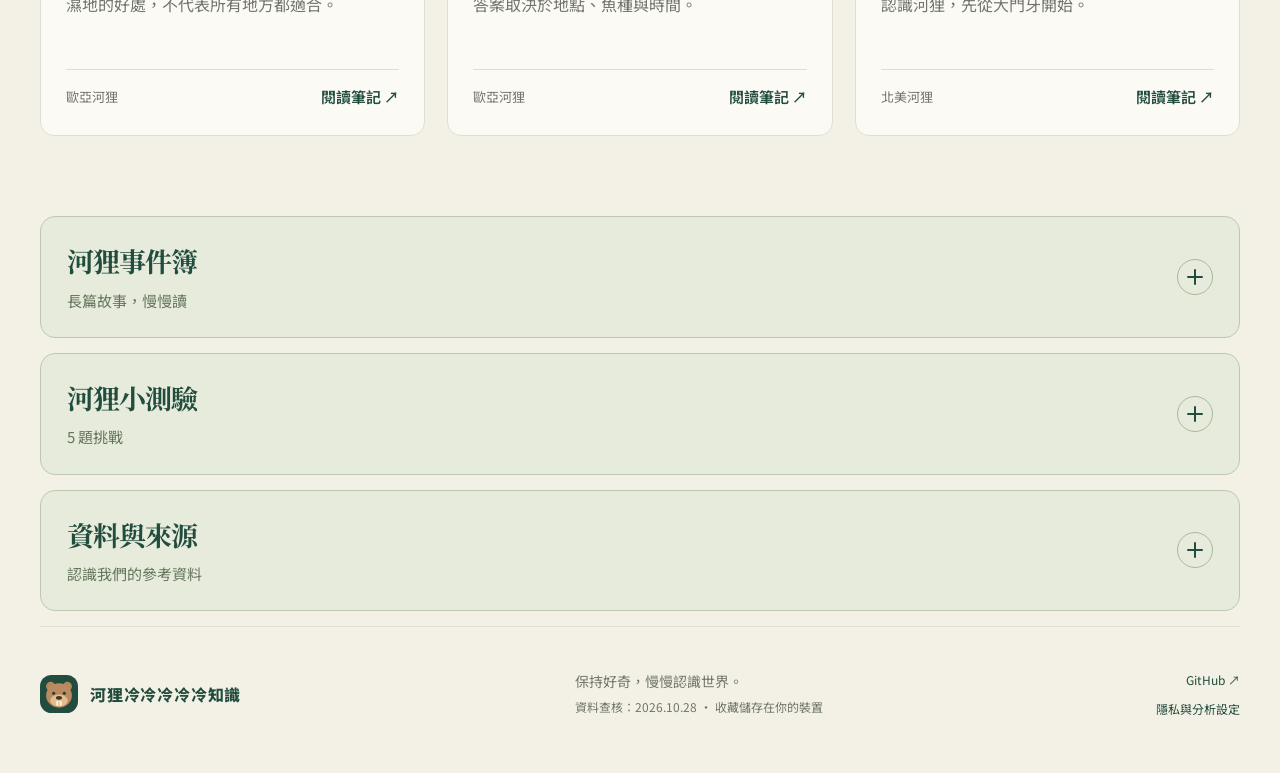
==== commit fad61245: "Build 河狸冷冷冷冷冷知識 with sourced facts and interactive learning" ====
--- a/index.html
+++ b/index.html
@@ -1,5 +1,5 @@
 <!doctype html>
-<html lang="zh-Hant"><head><meta charset="utf-8"><meta name="viewport" content="width=device-width,initial-scale=1"><title>河狸冷冷冷冷冷知識｜小小河狸，大大世界</title><meta name="description" content="從橘色門牙到濕地工程，探索有來源的河狸冷知識。分類搜尋、收藏與小測驗，一起認識河狸的世界。"><meta name="theme-color" content="#224d3e"><meta property="og:title" content="河狸冷冷冷冷冷知識"><meta property="og:description" content="小小河狸，大大世界。一起潛進有趣的自然知識。"><link rel="icon" href="assets/beaver.svg" type="image/svg+xml"><link rel="stylesheet" href="style.css?v=suppliedart1"><link rel="stylesheet" href="motion.css?v=logcursor1"><script src="config.js?v=20261028-ga4" defer></script><script src="analytics.js" defer></script><script src="facts.js?v=whydams1" defer></script><script src="archive.js?v=30c384e68d9a" defer></script><script src="editorial-updates.js?v=population-20261101" defer></script><script src="app.js?v=whydams1" defer></script><script src="motion.js?v=original1" defer></script></head>
+<html lang="zh-Hant"><head><meta charset="utf-8"><meta name="viewport" content="width=device-width,initial-scale=1"><title>河狸冷冷冷冷冷知識｜小小河狸，大大世界</title><meta name="description" content="從橘色門牙到濕地工程，探索有來源的河狸冷知識。分類搜尋、收藏與小測驗，一起認識河狸的世界。"><meta name="theme-color" content="#224d3e"><meta property="og:title" content="河狸冷冷冷冷冷知識"><meta property="og:description" content="小小河狸，大大世界。一起潛進有趣的自然知識。"><link rel="icon" href="assets/beaver.svg" type="image/svg+xml"><link rel="stylesheet" href="style.css?v=suppliedart1"><link rel="stylesheet" href="motion.css?v=logcursor1"><script src="config.js?v=20261028-ga4" defer></script><script src="analytics.js" defer></script><script src="facts.js?v=whydams1" defer></script><script src="archive.js?v=dc4676d15759" defer></script><script src="editorial-updates.js?v=population-20261101" defer></script><script src="app.js?v=whydams1" defer></script><script src="motion.js?v=original1" defer></script></head>
 <body><div id="pageProgress" aria-hidden="true"></div><a class="skip" href="#explore">跳到冷知識</a><header class="nav wrap"><a class="brand" href="./"><img src="assets/beaver.svg" alt="" width="42" height="42"><span>河狸冷冷冷冷冷知識<small>THE BEAVER FIELD NOTES</small></span></a><button id="mobileMenuToggle" class="mobile-menu-toggle" type="button" aria-controls="mainNavigation" aria-expanded="false">☰ 選單</button><nav id="mainNavigation" aria-label="主選單"><a href="#species">認識河狸</a><a href="#seasons">河狸四季</a><a href="#explore">河狸冷知識</a><a href="#stories">河狸事件簿</a><a href="#quiz">河狸小測驗</a><button id="savedNav" class="plain">我的收藏 <span id="savedCount">0</span></button></nav></header>
 <main><section class="hero wrap"><div class="hero-copy"><p class="eyebrow"><span></span> 湖邊有個窩 · 好奇心在這裡住下</p><h1>歡迎來到，<br>河狸的<span>窩。</span></h1><p class="intro">穿過森林，在湖邊坐一會兒。<br>看看水壩、探探小窩，<br>和河狸一起收藏大自然的祕密。</p><div class="hero-actions"><a class="button" href="#explore">潛進河狸世界 <span>↗</span></a><button id="random" class="plain">↻ 隨機來點冷知識</button></div><div class="hero-meta"><span><b id="totalFacts">20</b> 則知識筆記</span><span>每則皆附參考來源</span><span>全繁體中文</span></div><button id="motionToggle" class="plain" aria-pressed="true">Ⅱ 暫停動畫</button></div><div class="hero-art daily-lodge" aria-labelledby="dailyTitle">
 <p class="eyebrow">A DAY AT THE LODGE</p><h2 id="dailyTitle">河狸的一日作息</h2>
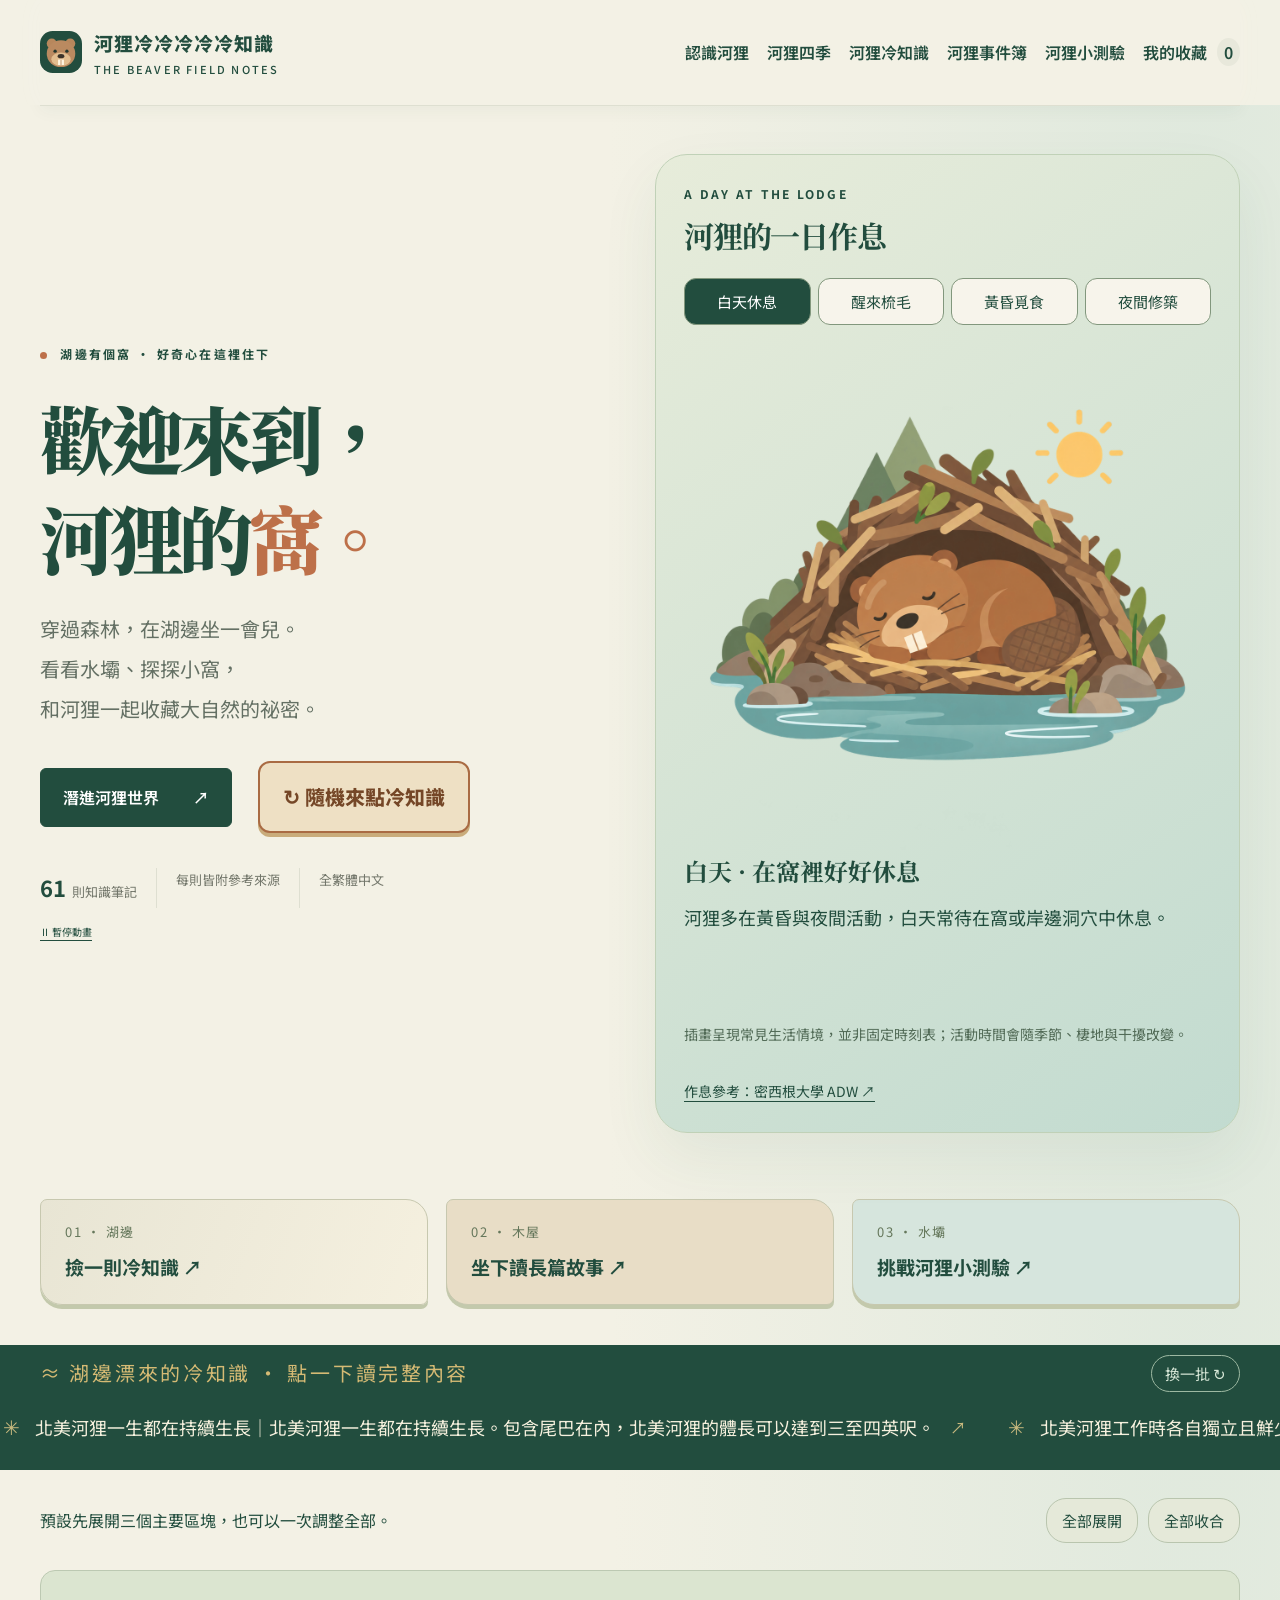
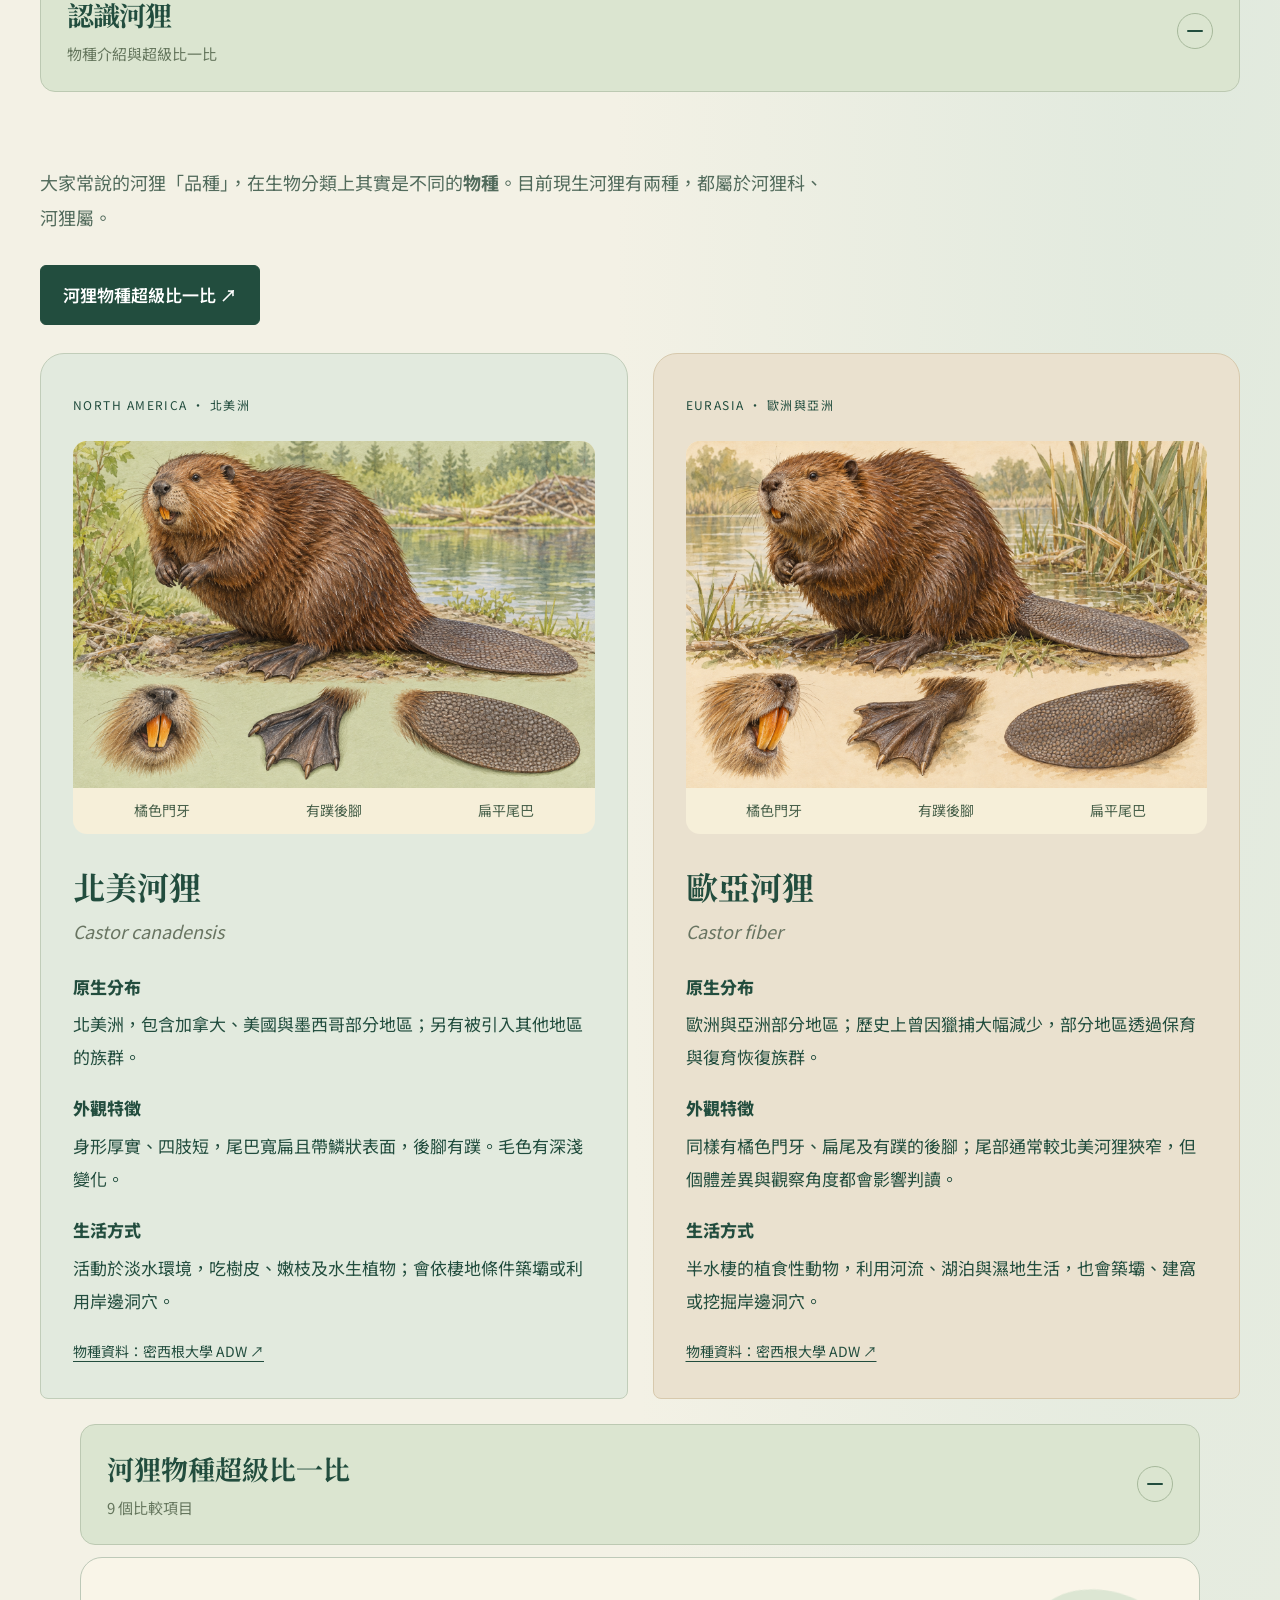
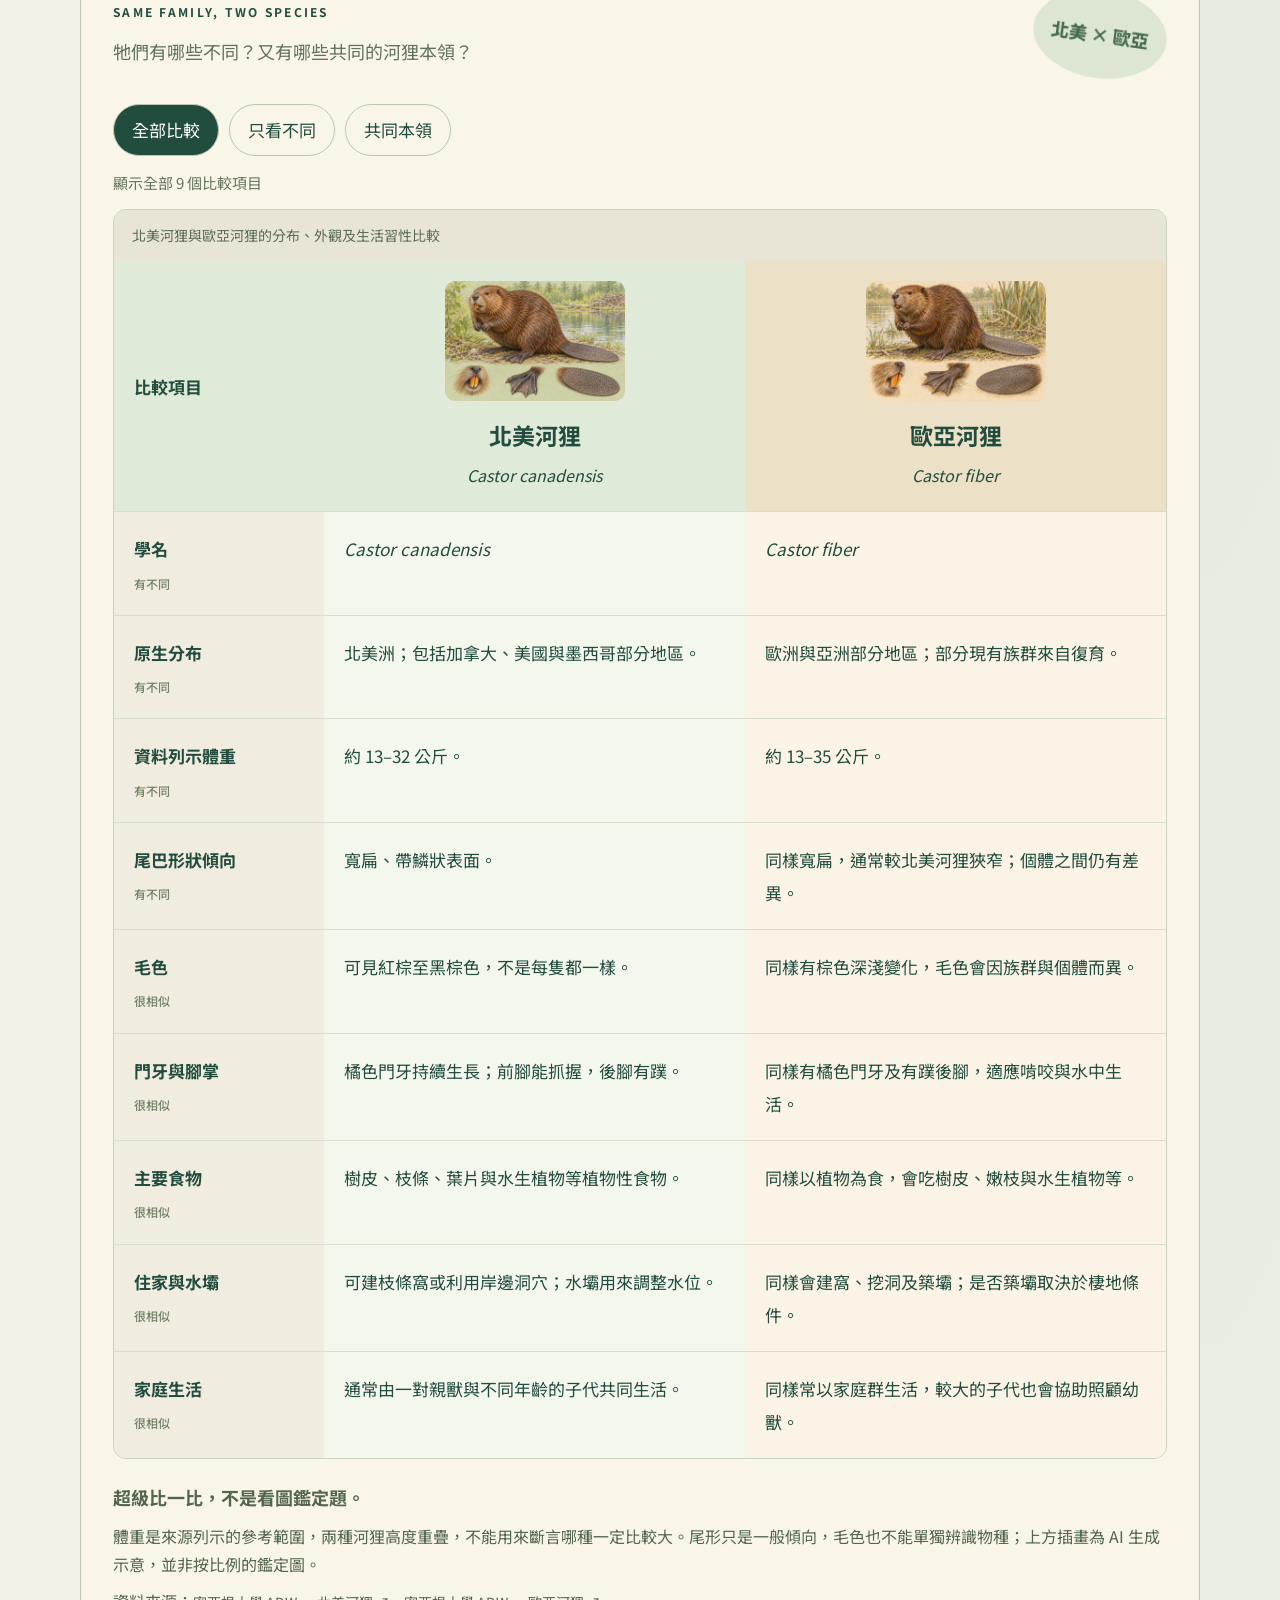
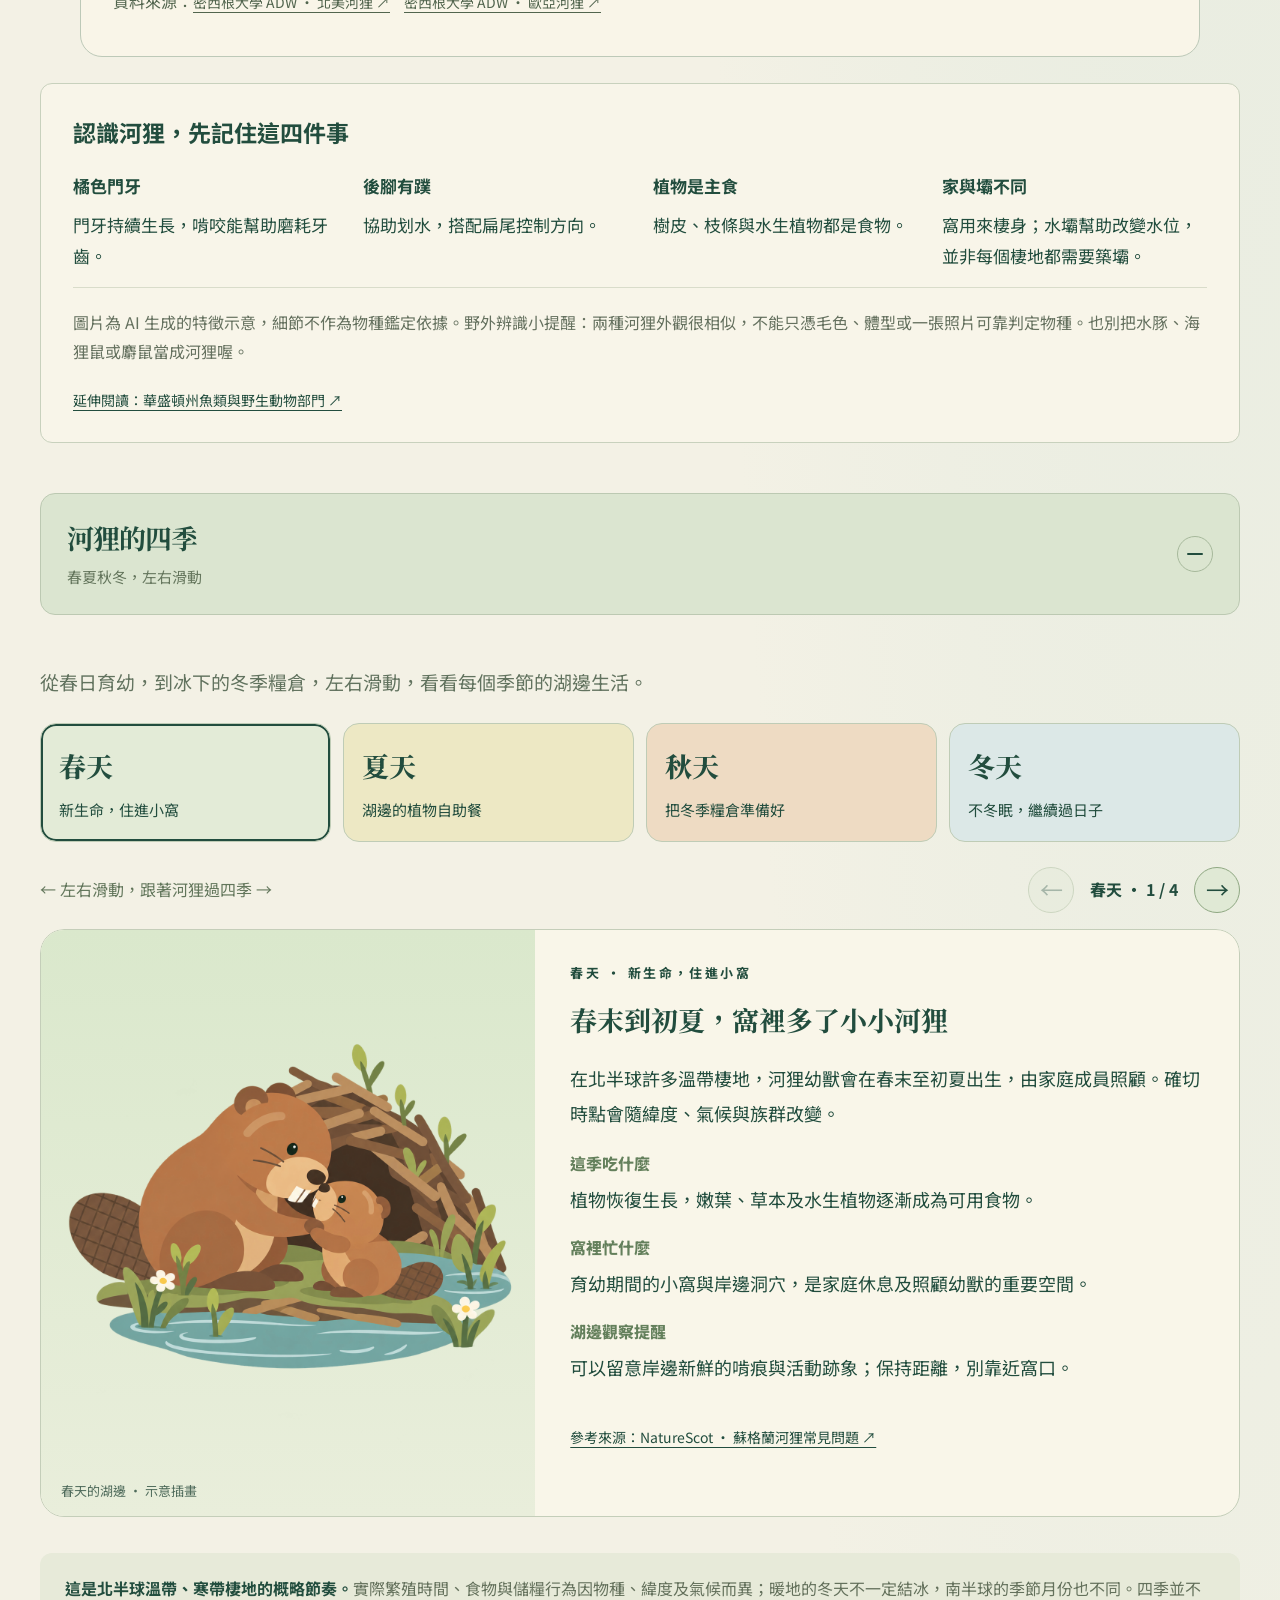
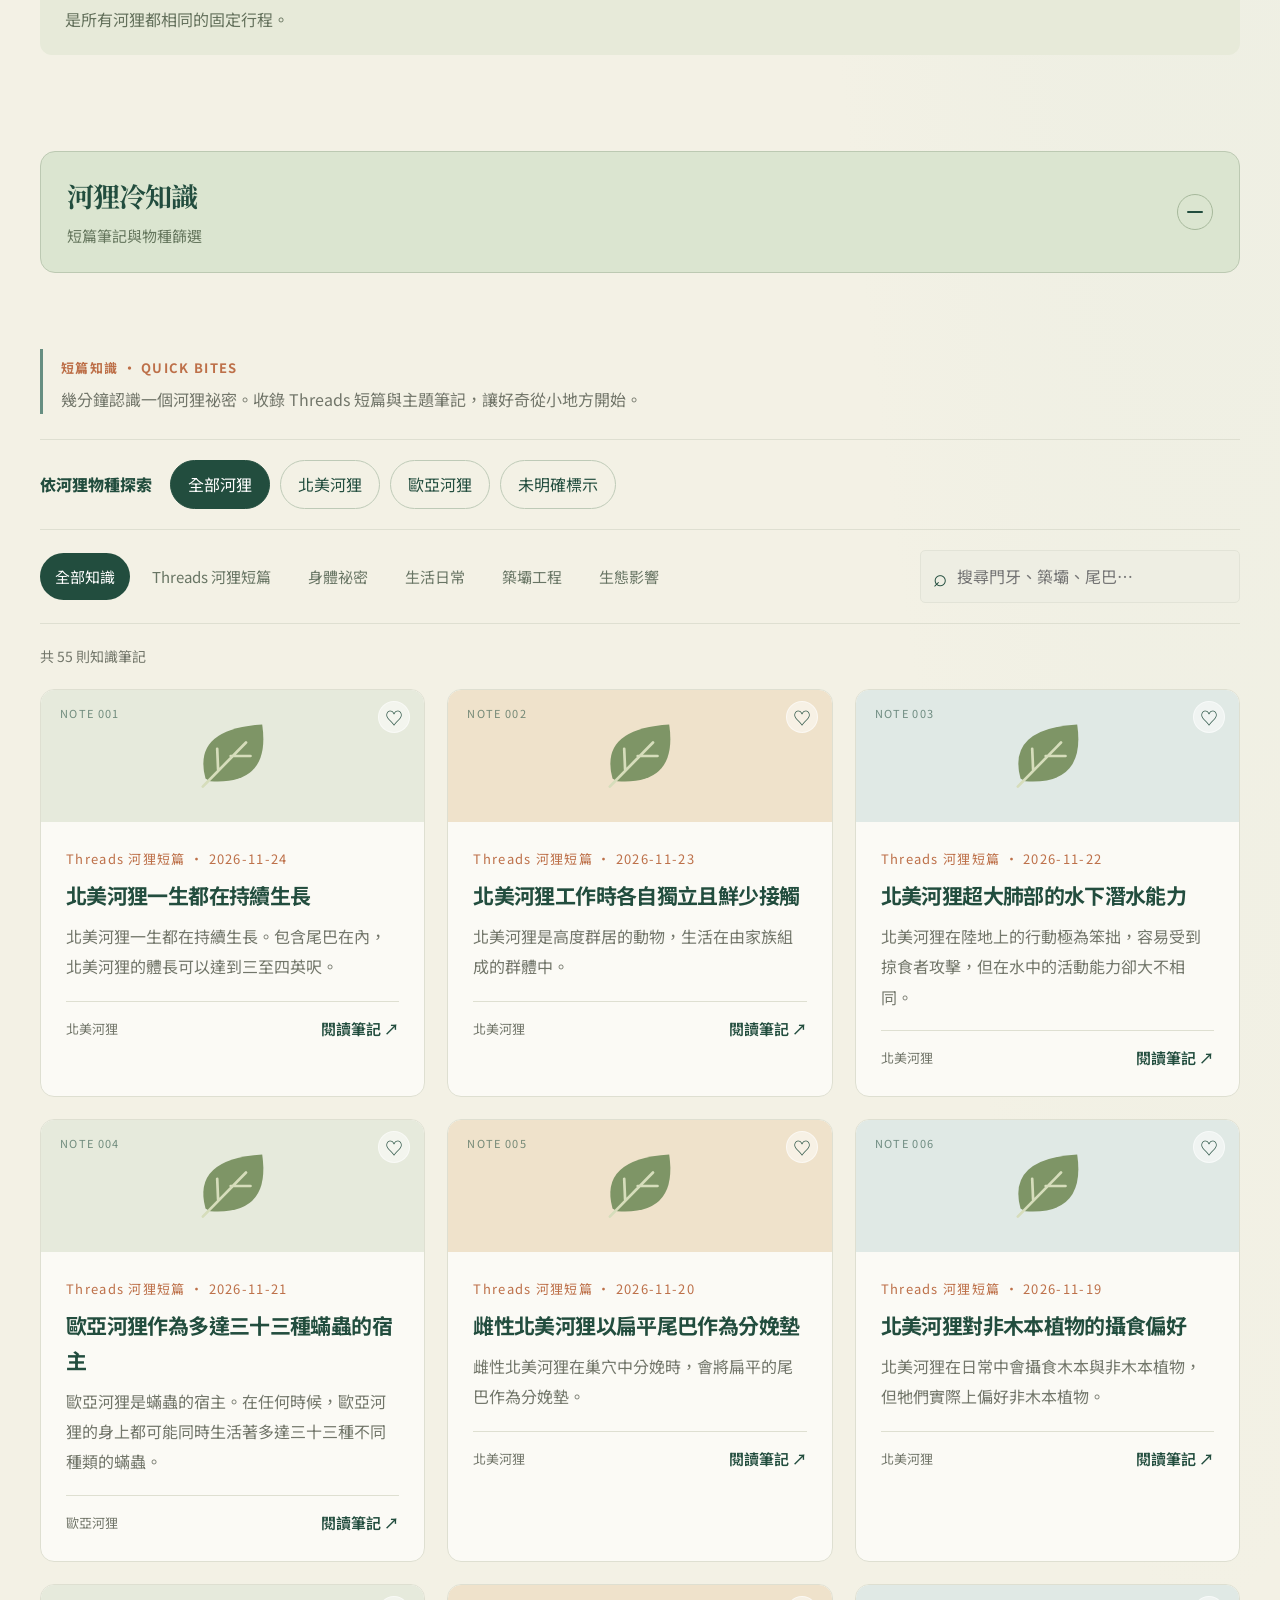
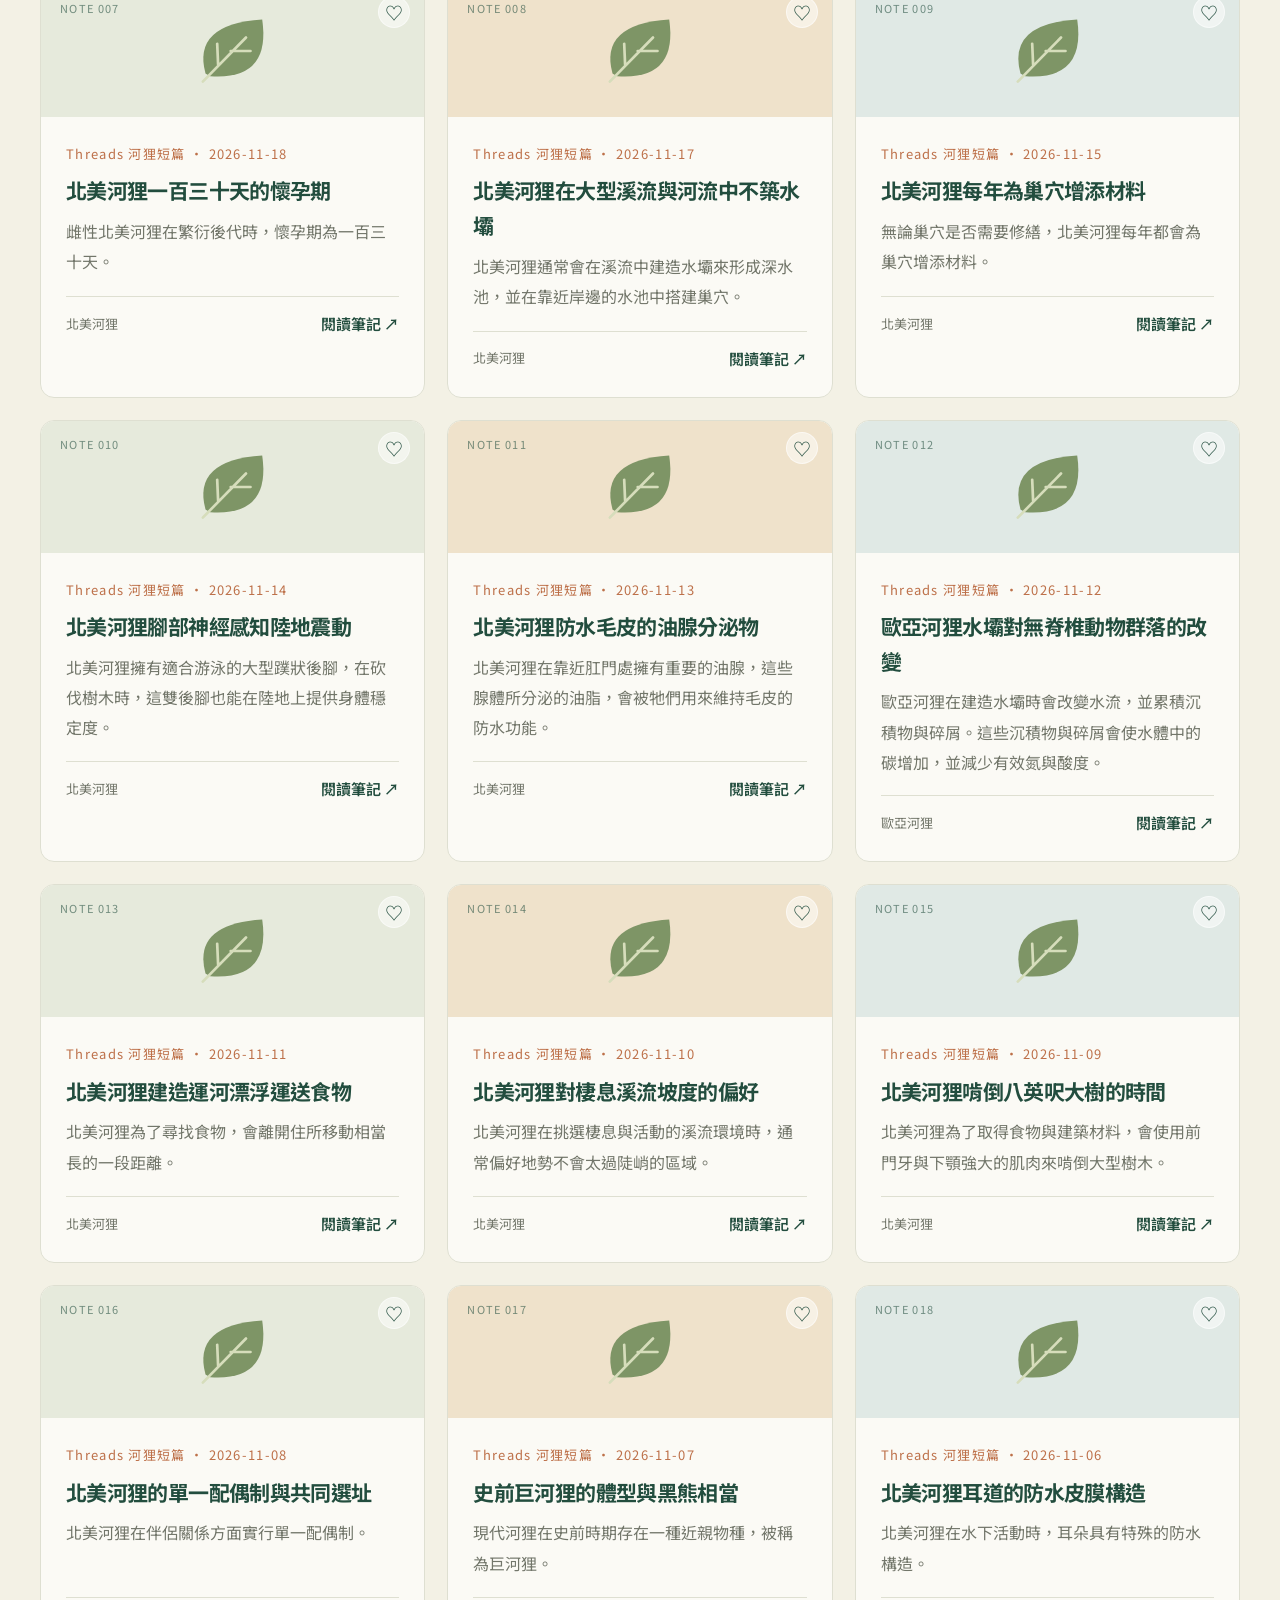
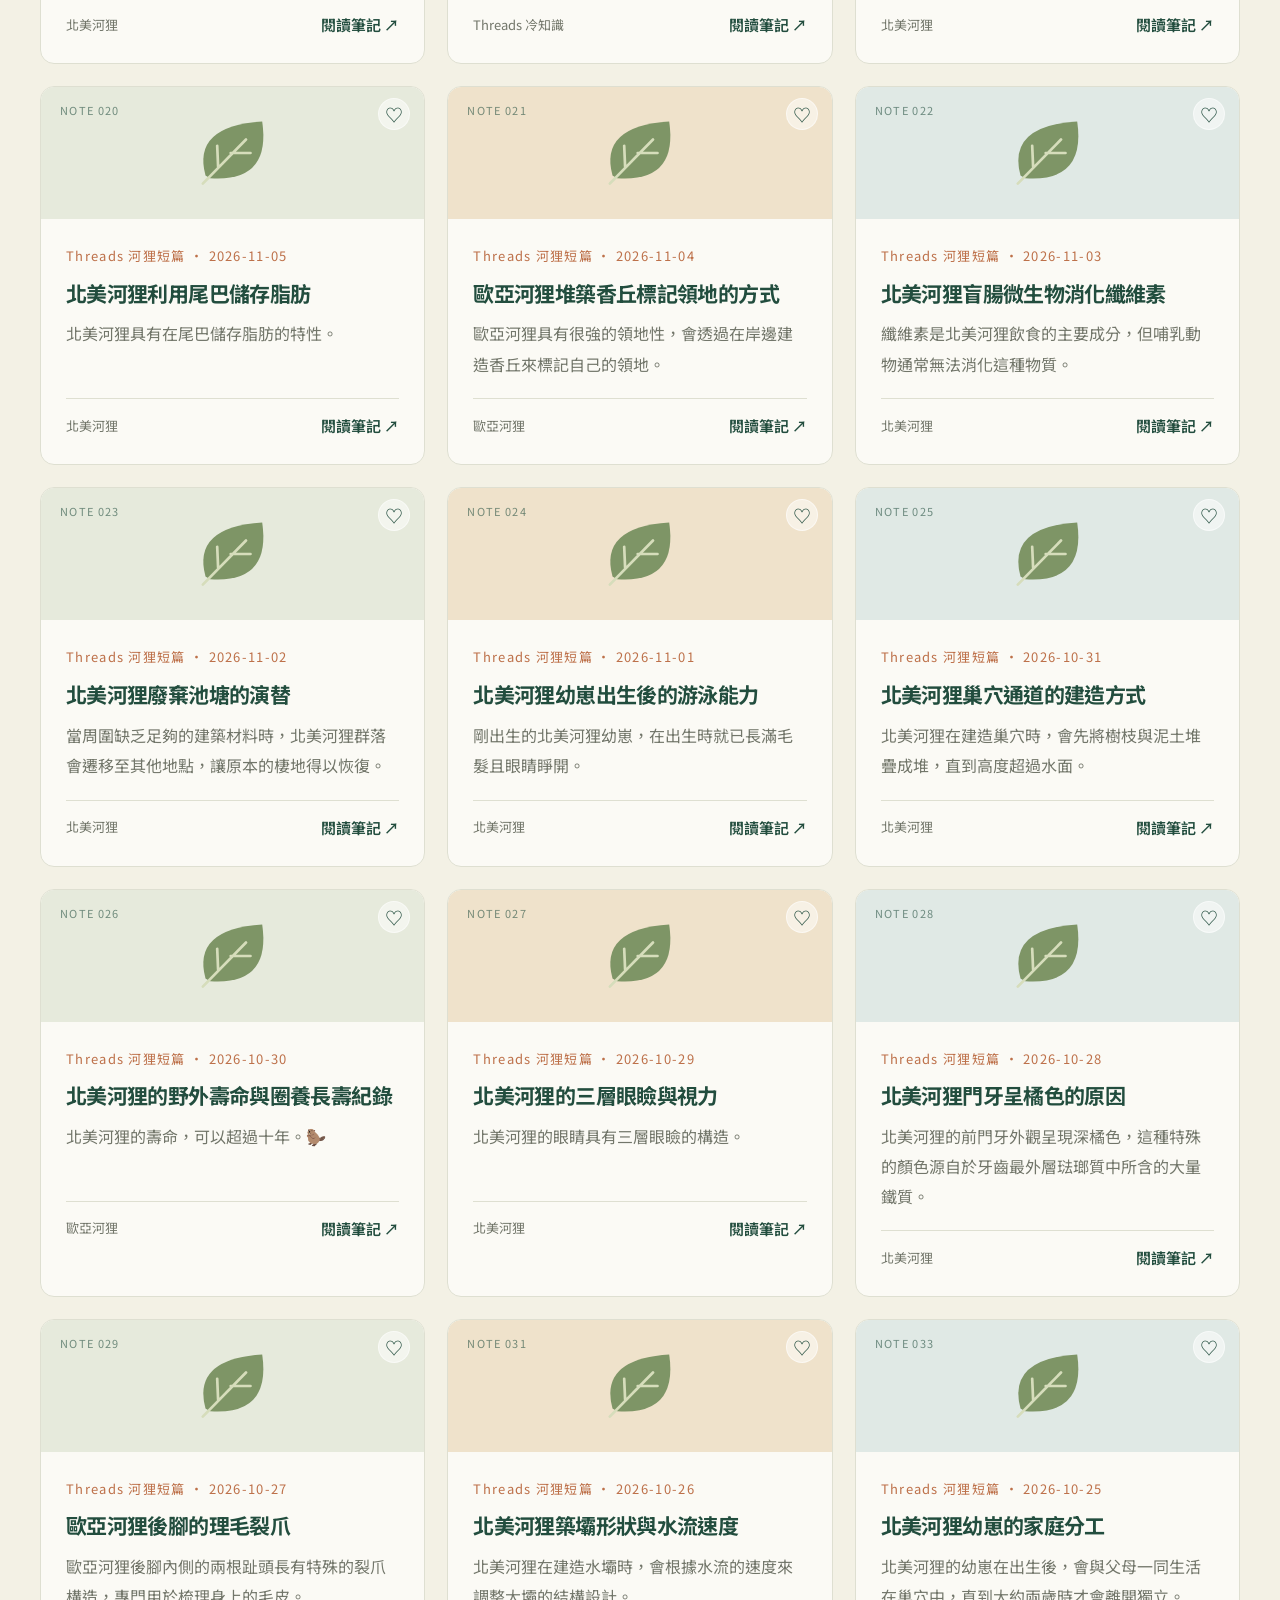
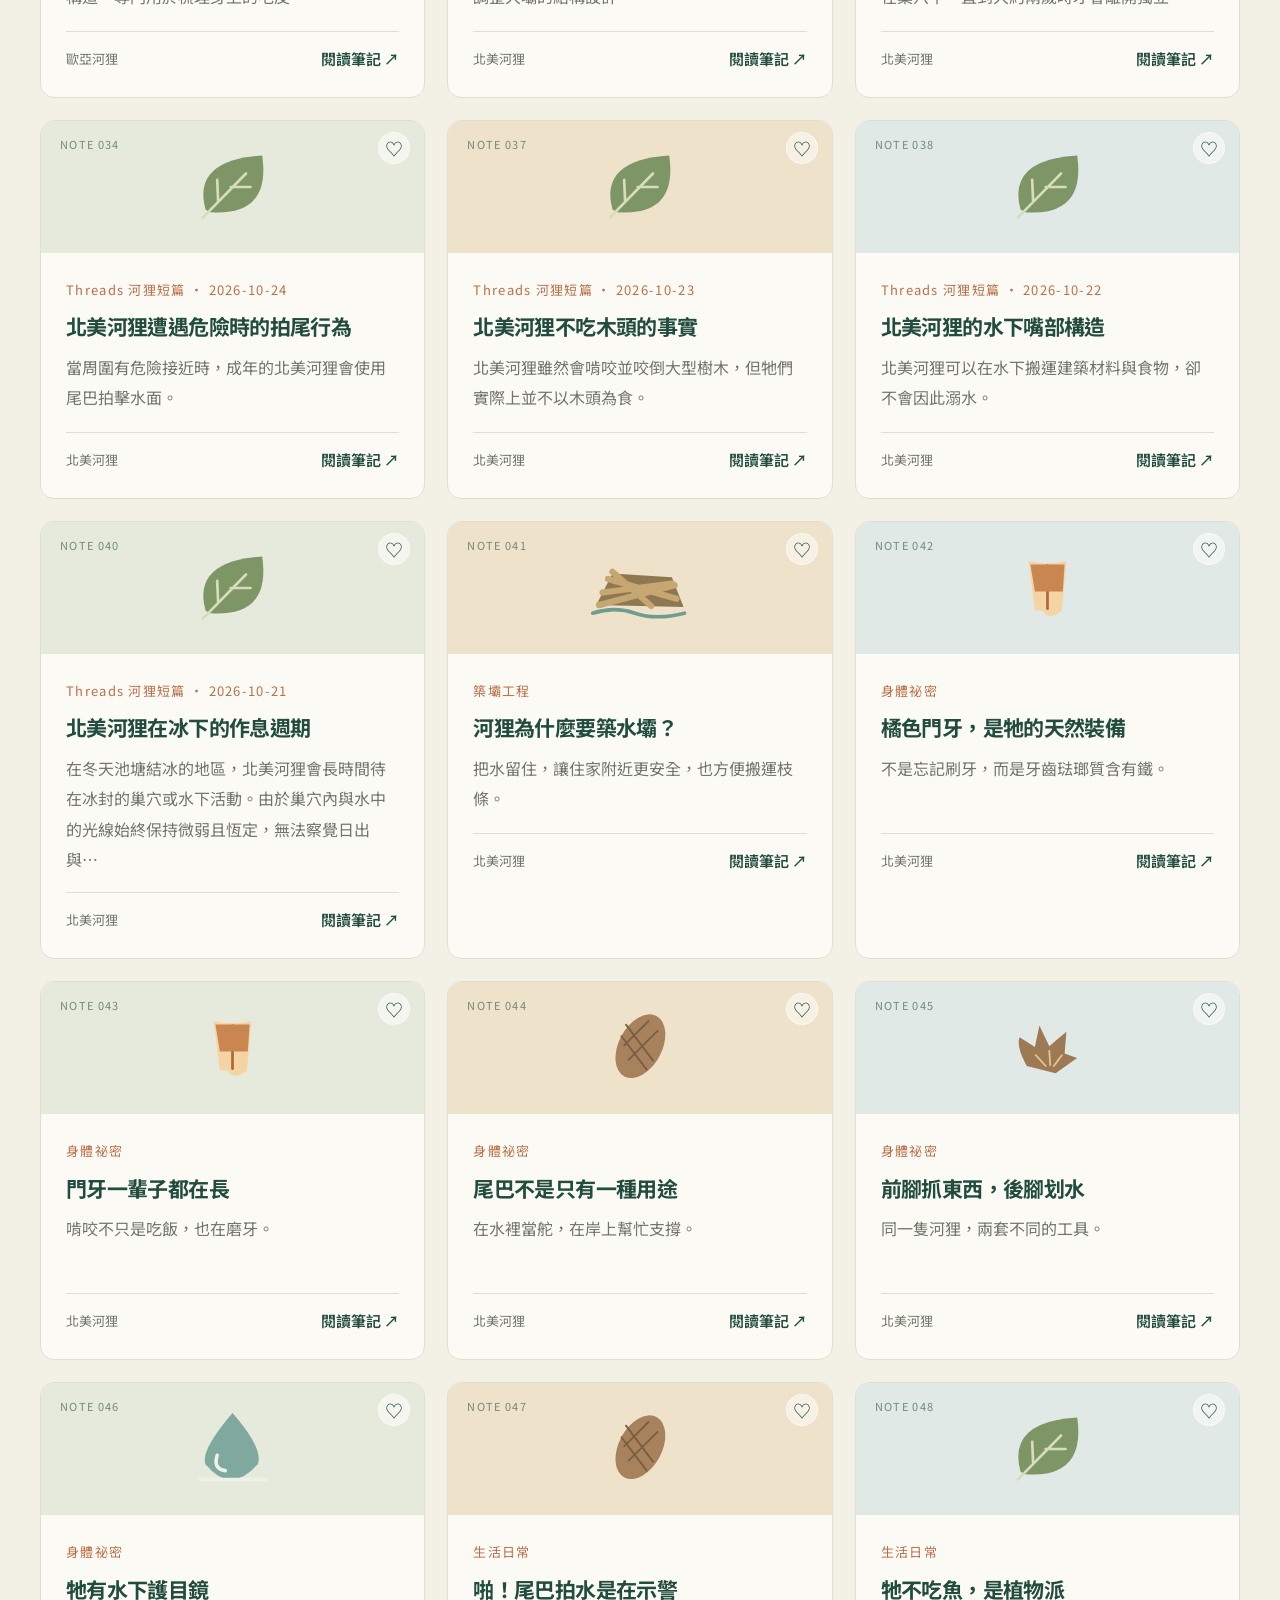
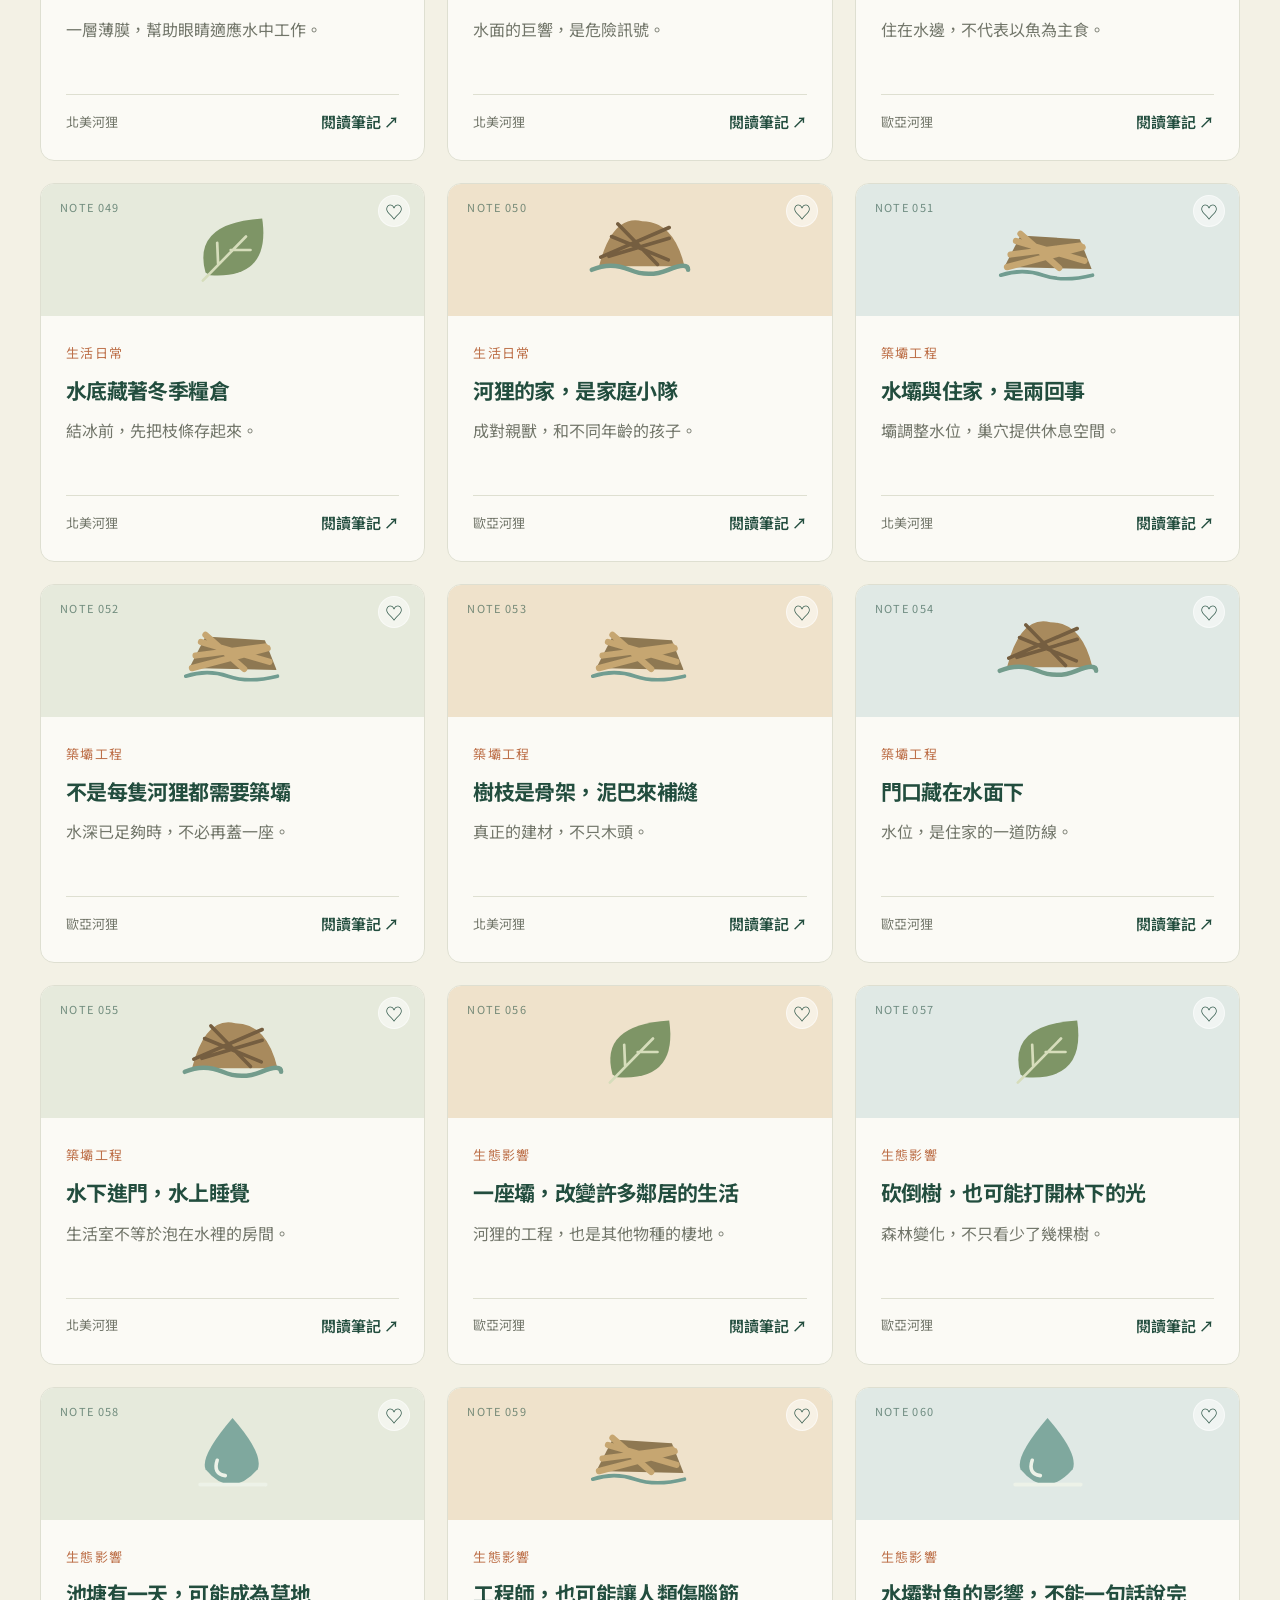
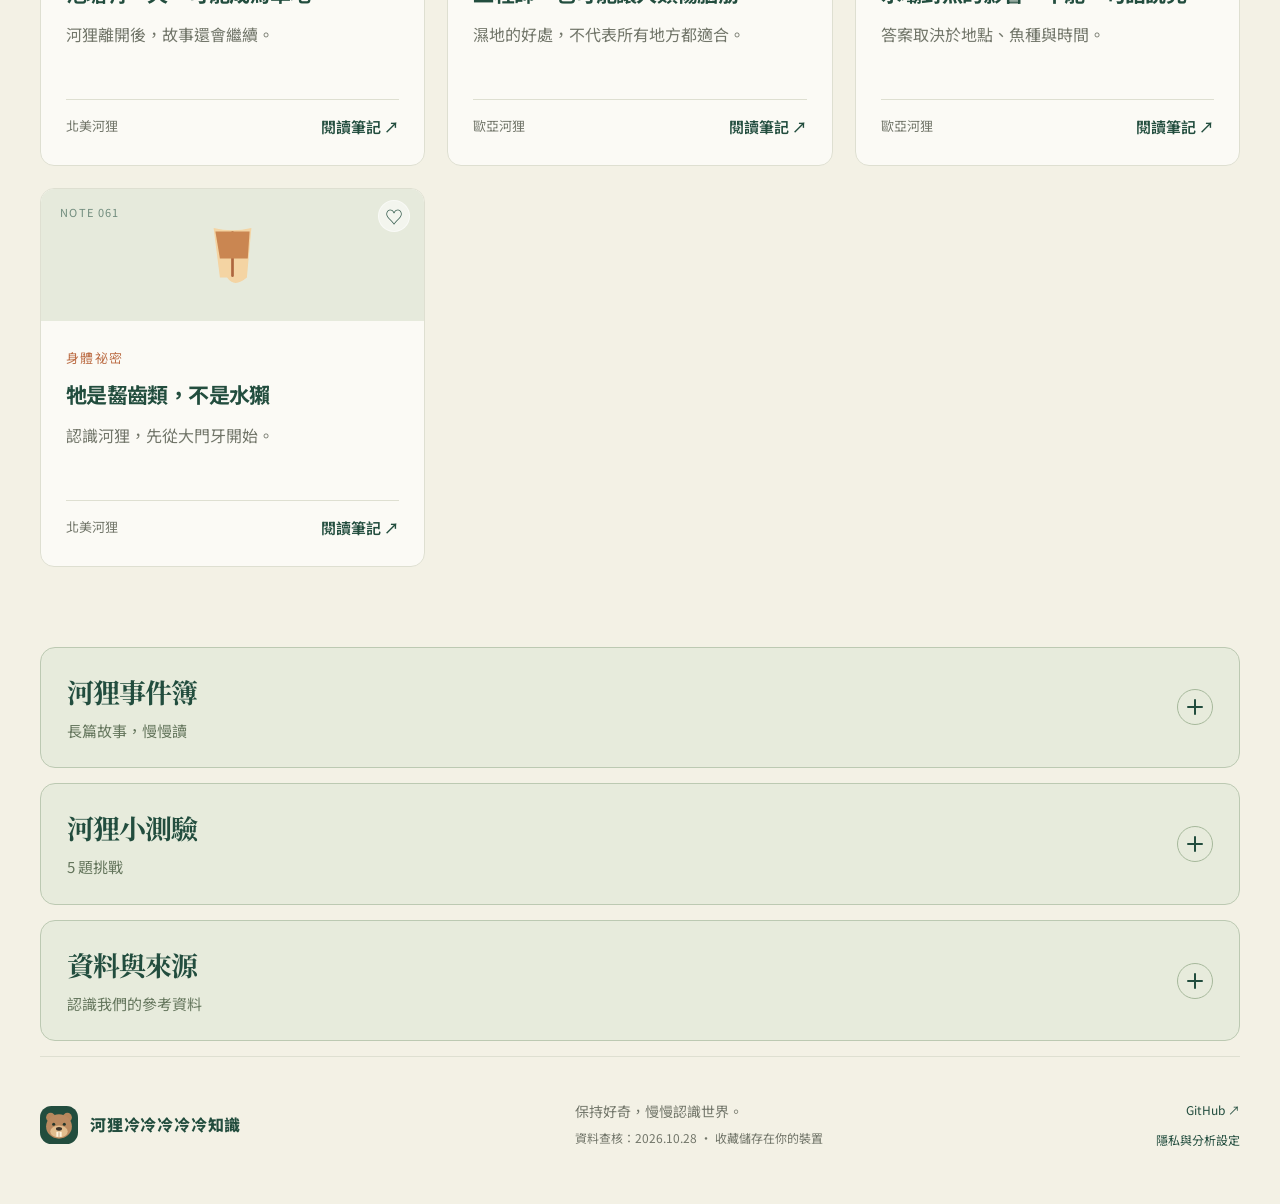
==== commit f23eaeec: "Build 河狸冷冷冷冷冷知識 with sourced facts and interactive learning" ====
--- a/index.html
+++ b/index.html
@@ -1,5 +1,5 @@
 <!doctype html>
-<html lang="zh-Hant"><head><meta charset="utf-8"><meta name="viewport" content="width=device-width,initial-scale=1"><title>河狸冷冷冷冷冷知識｜小小河狸，大大世界</title><meta name="description" content="從橘色門牙到濕地工程，探索有來源的河狸冷知識。分類搜尋、收藏與小測驗，一起認識河狸的世界。"><meta name="theme-color" content="#224d3e"><meta property="og:title" content="河狸冷冷冷冷冷知識"><meta property="og:description" content="小小河狸，大大世界。一起潛進有趣的自然知識。"><link rel="icon" href="assets/beaver.svg" type="image/svg+xml"><link rel="stylesheet" href="style.css?v=suppliedart1"><link rel="stylesheet" href="motion.css?v=logcursor1"><script src="config.js?v=20261028-ga4" defer></script><script src="analytics.js" defer></script><script src="facts.js?v=whydams1" defer></script><script src="archive.js?v=dc4676d15759" defer></script><script src="editorial-updates.js?v=population-20261101" defer></script><script src="app.js?v=whydams1" defer></script><script src="motion.js?v=original1" defer></script></head>
+<html lang="zh-Hant"><head><meta charset="utf-8"><meta name="viewport" content="width=device-width,initial-scale=1"><title>河狸冷冷冷冷冷知識｜小小河狸，大大世界</title><meta name="description" content="從橘色門牙到濕地工程，探索有來源的河狸冷知識。分類搜尋、收藏與小測驗，一起認識河狸的世界。"><meta name="theme-color" content="#224d3e"><meta property="og:title" content="河狸冷冷冷冷冷知識"><meta property="og:description" content="小小河狸，大大世界。一起潛進有趣的自然知識。"><link rel="icon" href="assets/beaver.svg" type="image/svg+xml"><link rel="stylesheet" href="style.css?v=suppliedart1"><link rel="stylesheet" href="motion.css?v=logcursor1"><script src="config.js?v=20261028-ga4" defer></script><script src="analytics.js" defer></script><script src="facts.js?v=whydams1" defer></script><script src="archive.js?v=1dc1c957e706" defer></script><script src="editorial-updates.js?v=population-20261101" defer></script><script src="app.js?v=whydams1" defer></script><script src="motion.js?v=original1" defer></script></head>
 <body><div id="pageProgress" aria-hidden="true"></div><a class="skip" href="#explore">跳到冷知識</a><header class="nav wrap"><a class="brand" href="./"><img src="assets/beaver.svg" alt="" width="42" height="42"><span>河狸冷冷冷冷冷知識<small>THE BEAVER FIELD NOTES</small></span></a><button id="mobileMenuToggle" class="mobile-menu-toggle" type="button" aria-controls="mainNavigation" aria-expanded="false">☰ 選單</button><nav id="mainNavigation" aria-label="主選單"><a href="#species">認識河狸</a><a href="#seasons">河狸四季</a><a href="#explore">河狸冷知識</a><a href="#stories">河狸事件簿</a><a href="#quiz">河狸小測驗</a><button id="savedNav" class="plain">我的收藏 <span id="savedCount">0</span></button></nav></header>
 <main><section class="hero wrap"><div class="hero-copy"><p class="eyebrow"><span></span> 湖邊有個窩 · 好奇心在這裡住下</p><h1>歡迎來到，<br>河狸的<span>窩。</span></h1><p class="intro">穿過森林，在湖邊坐一會兒。<br>看看水壩、探探小窩，<br>和河狸一起收藏大自然的祕密。</p><div class="hero-actions"><a class="button" href="#explore">潛進河狸世界 <span>↗</span></a><button id="random" class="plain">↻ 隨機來點冷知識</button></div><div class="hero-meta"><span><b id="totalFacts">20</b> 則知識筆記</span><span>每則皆附參考來源</span><span>全繁體中文</span></div><button id="motionToggle" class="plain" aria-pressed="true">Ⅱ 暫停動畫</button></div><div class="hero-art daily-lodge" aria-labelledby="dailyTitle">
 <p class="eyebrow">A DAY AT THE LODGE</p><h2 id="dailyTitle">河狸的一日作息</h2>
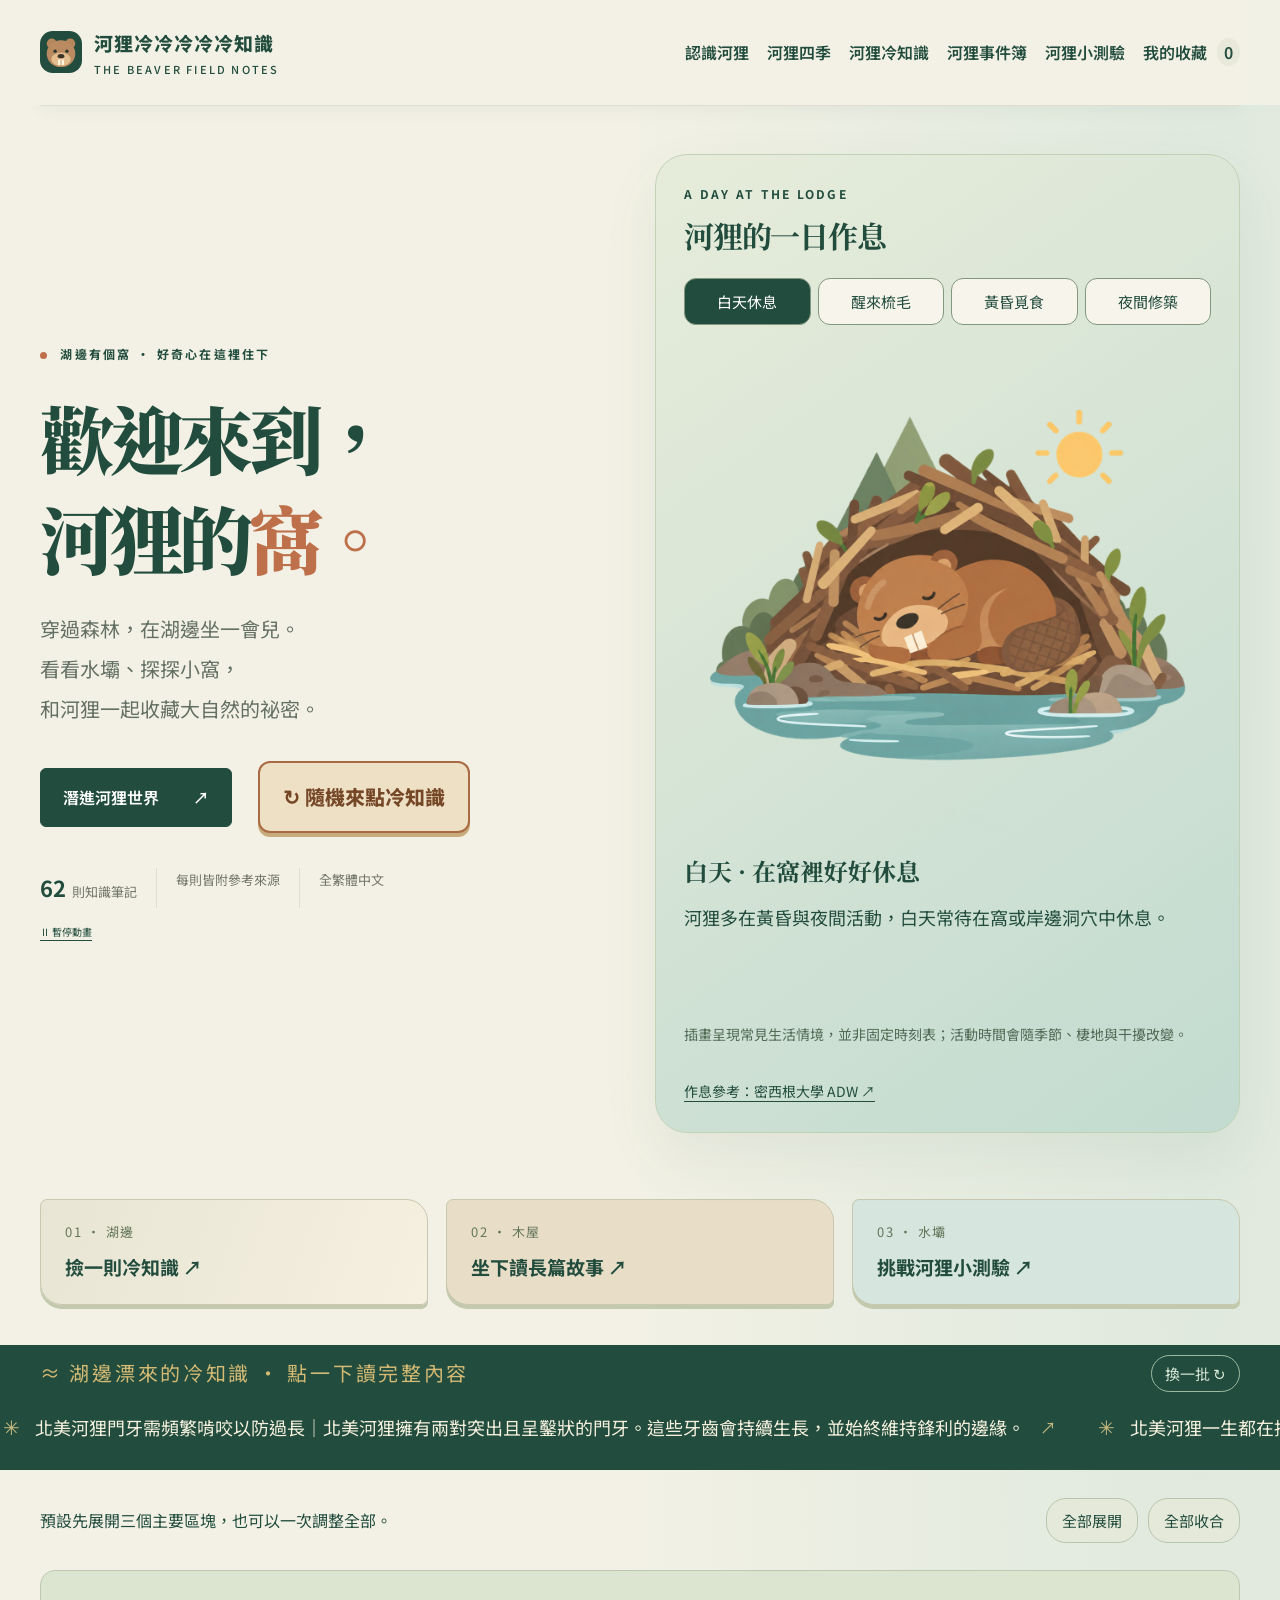
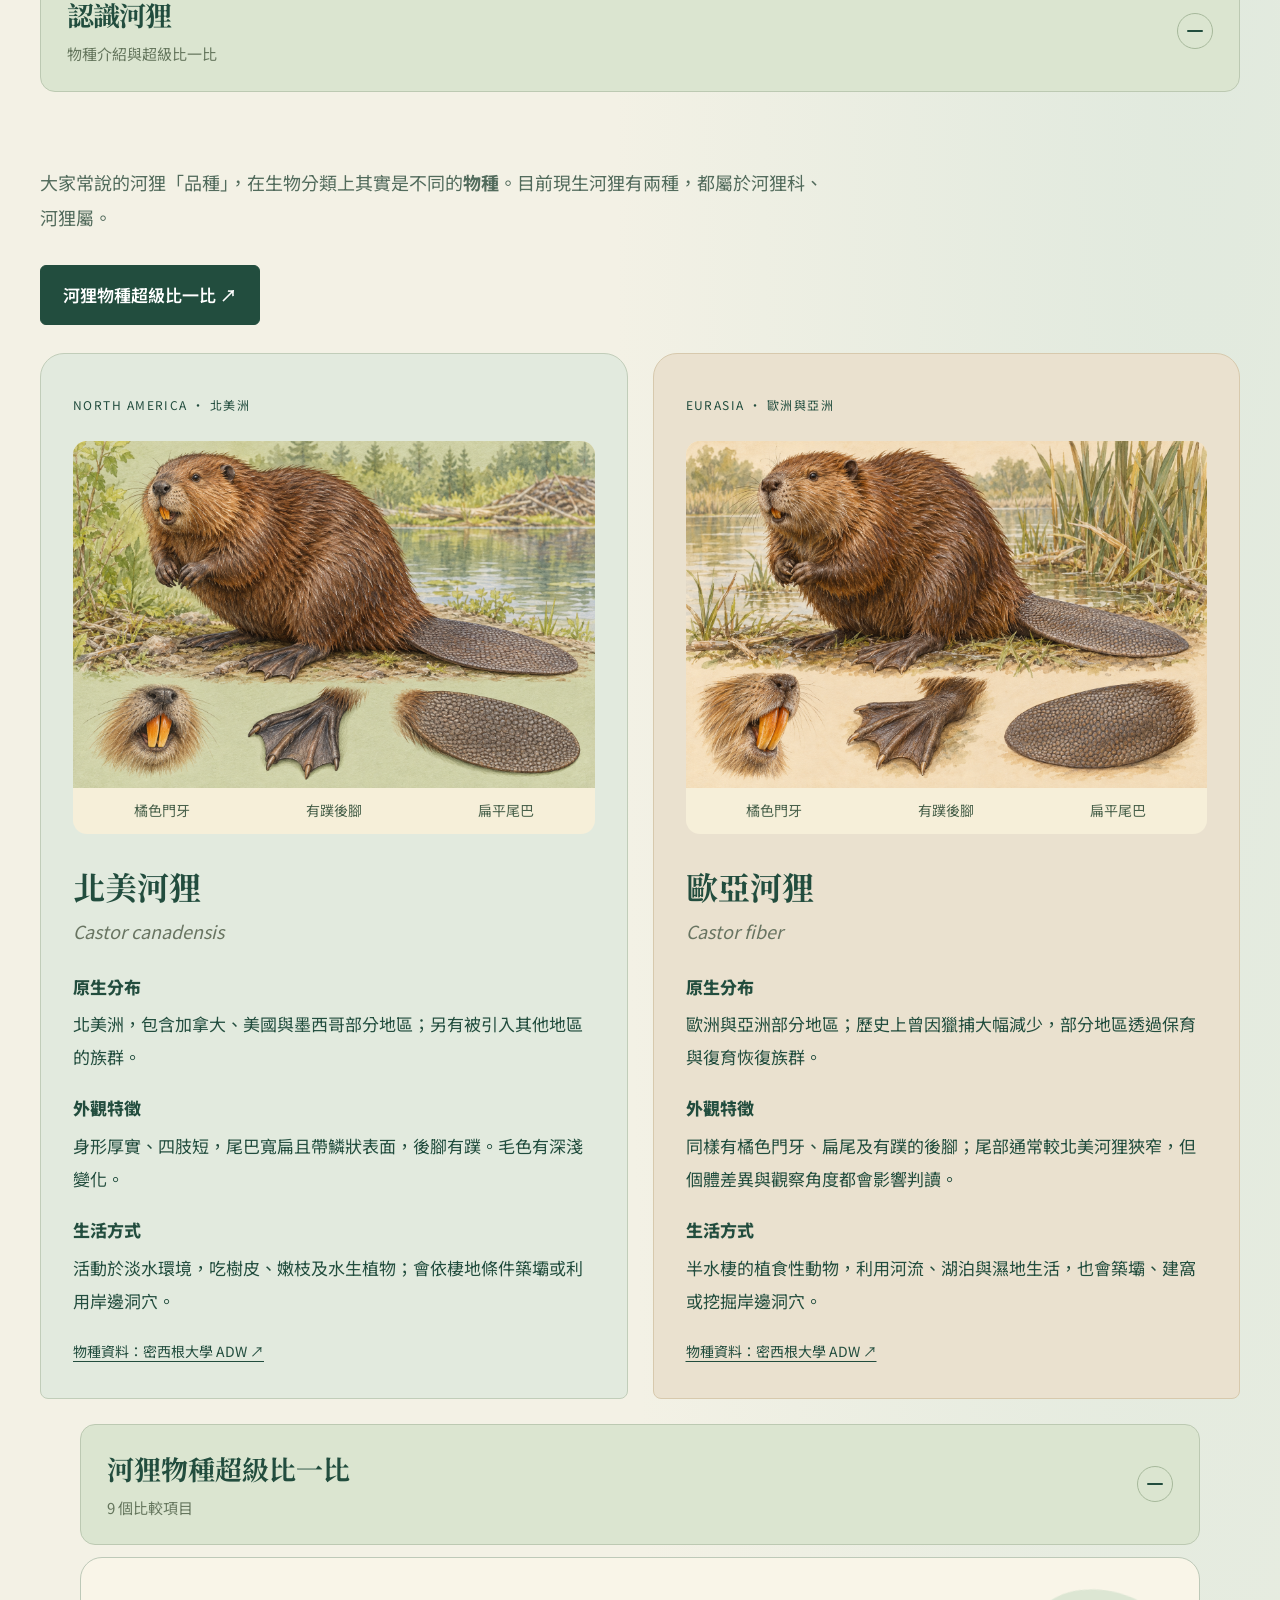
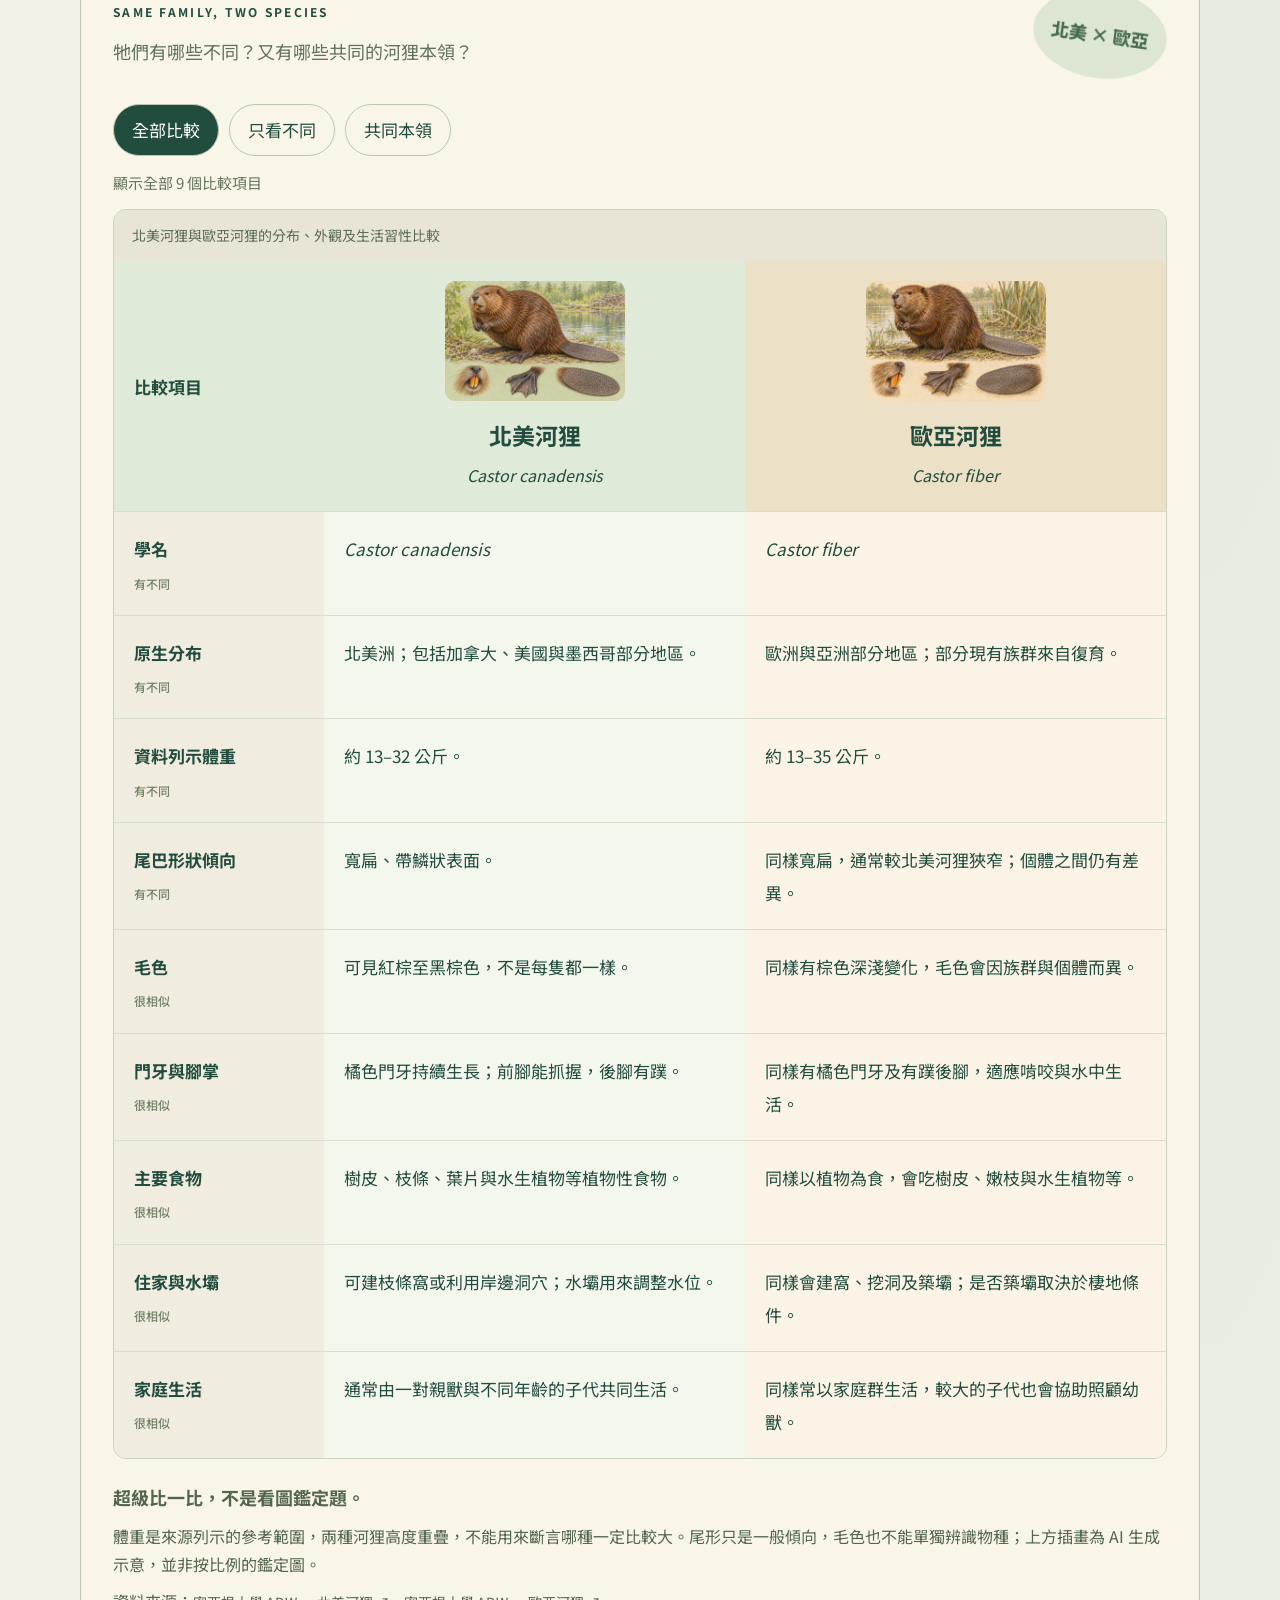
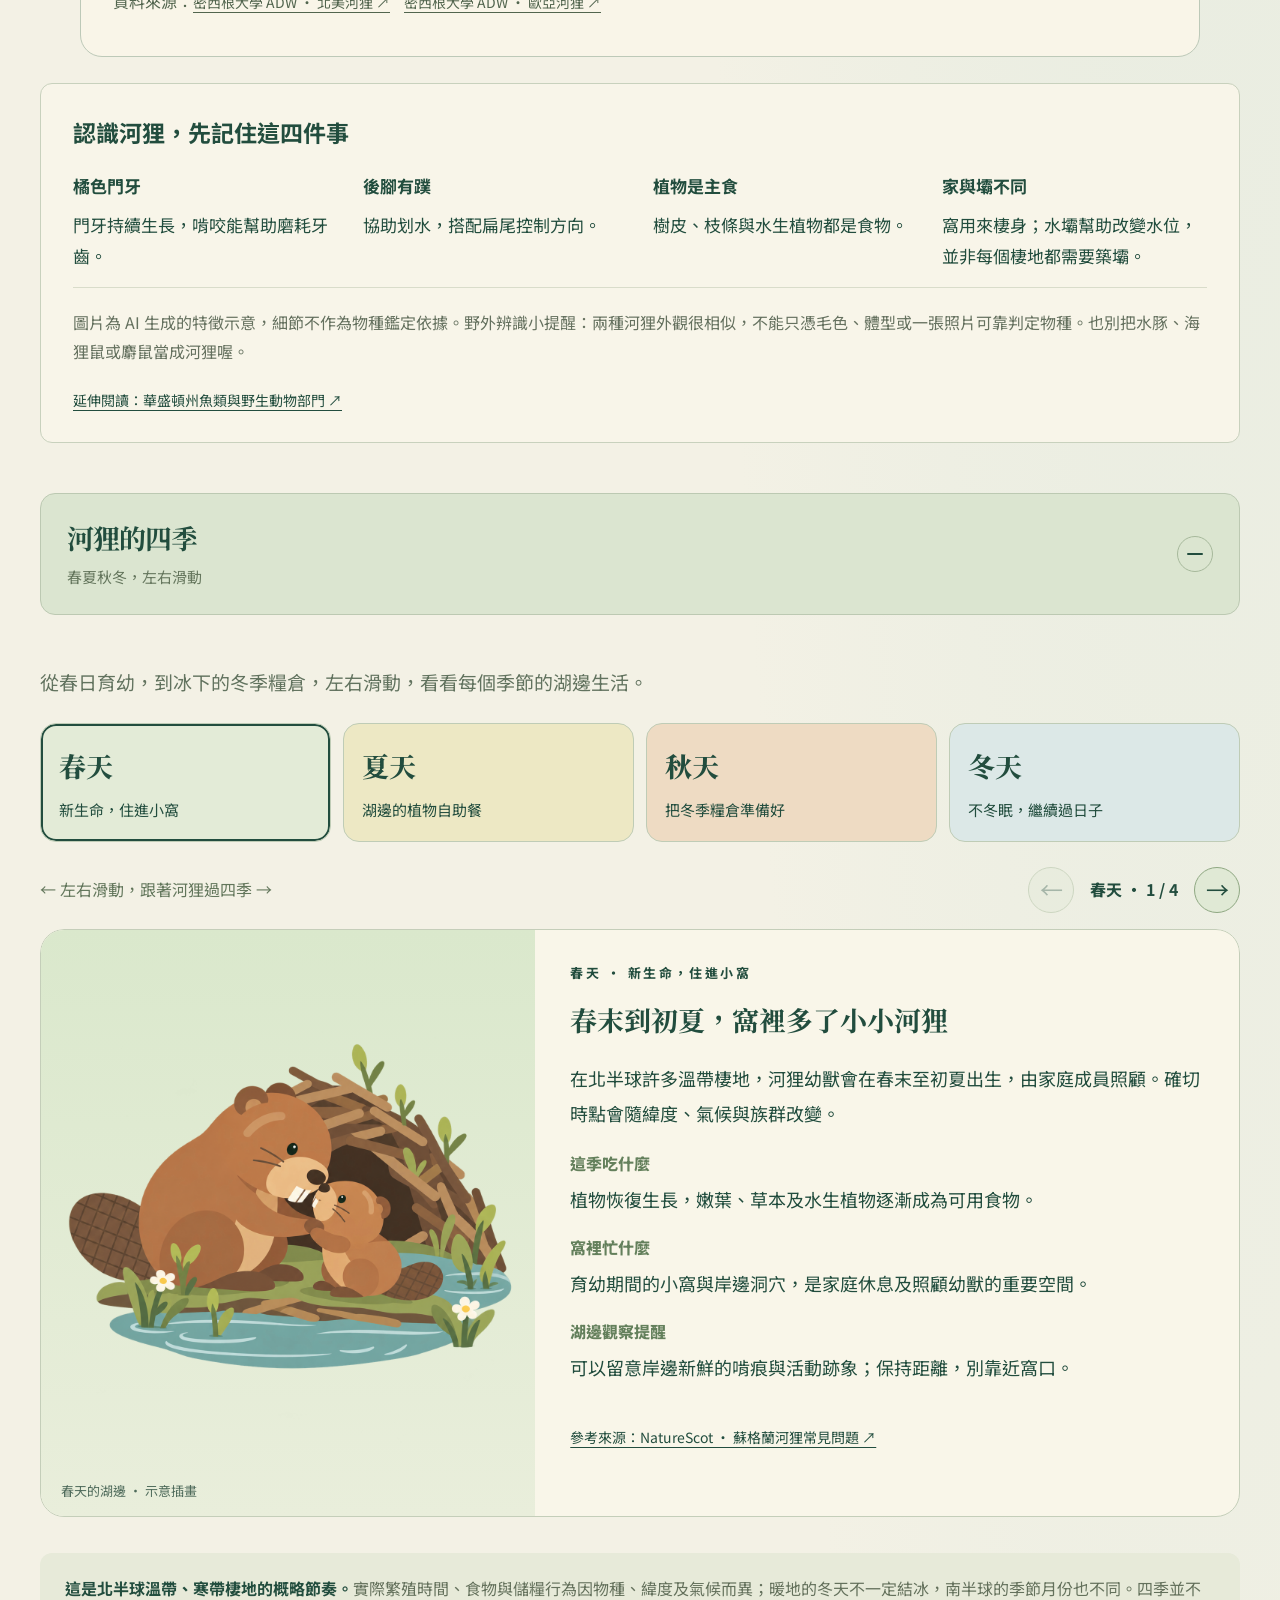
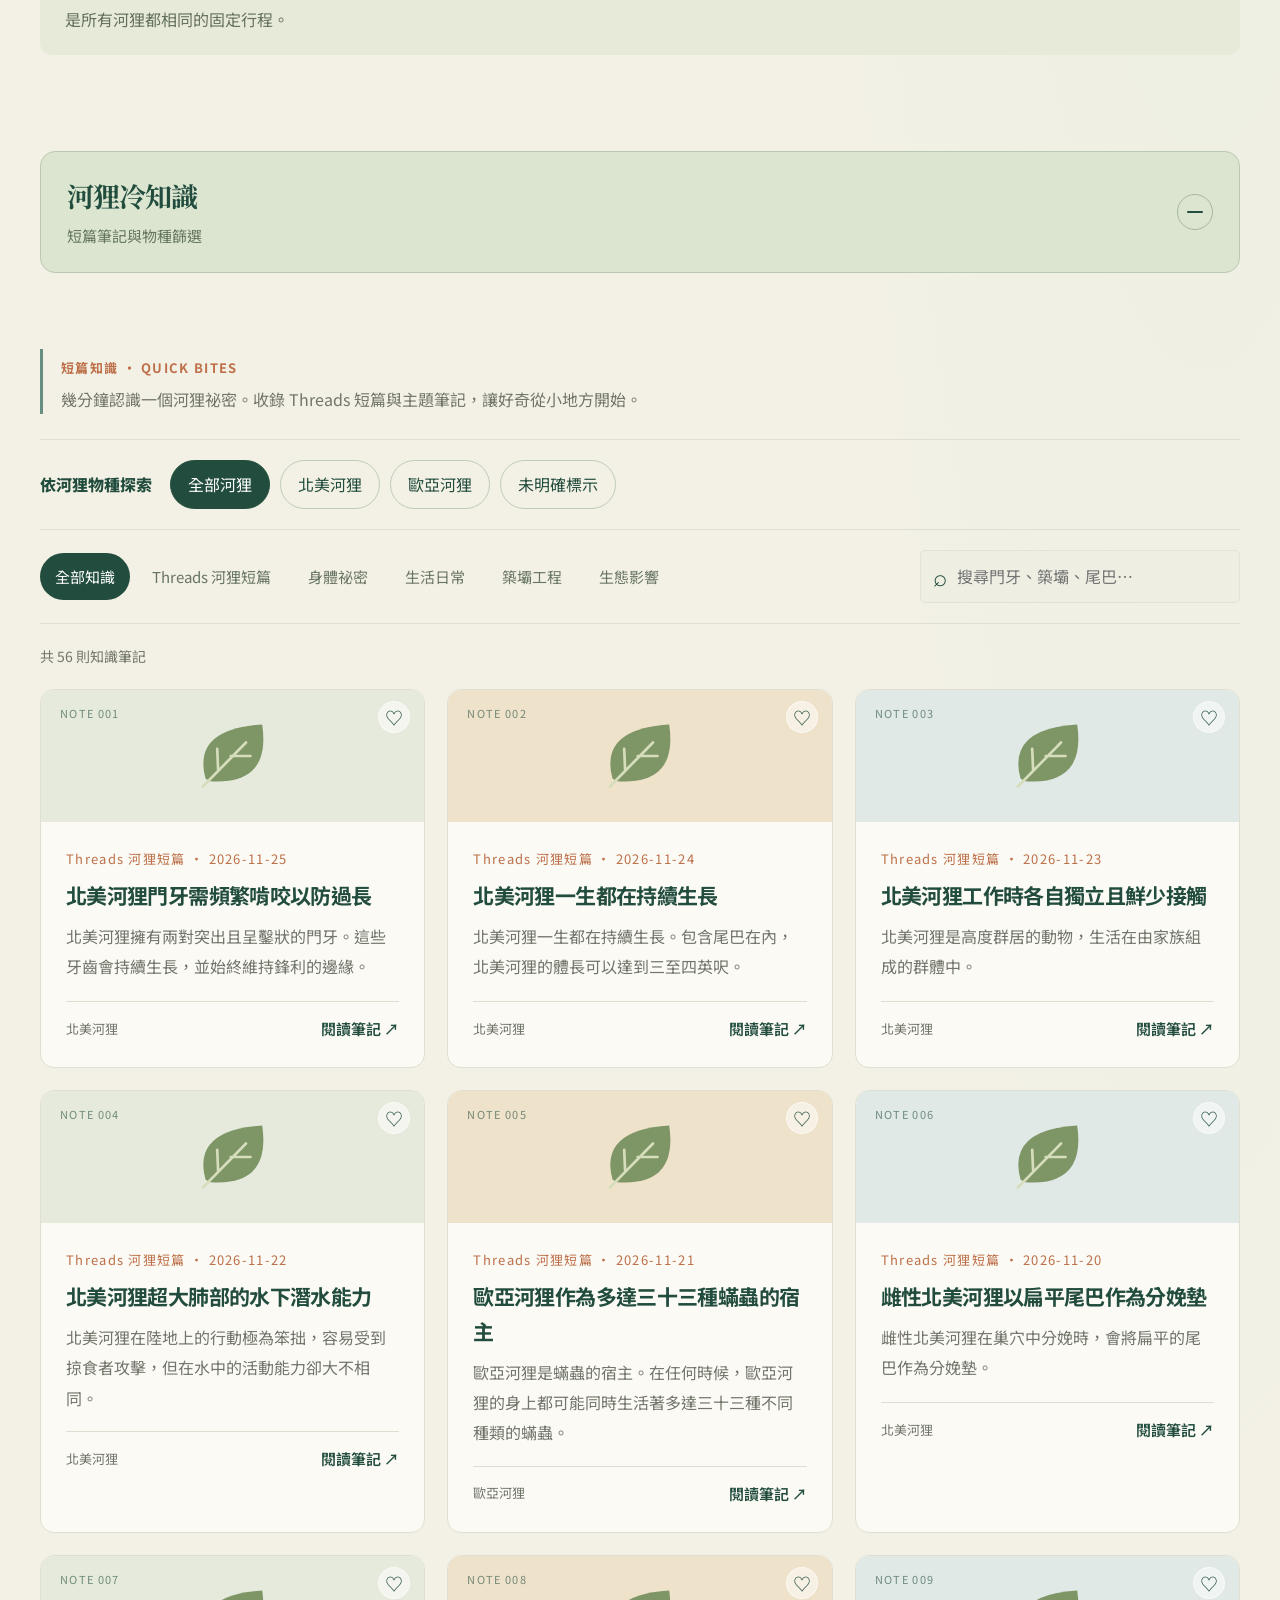
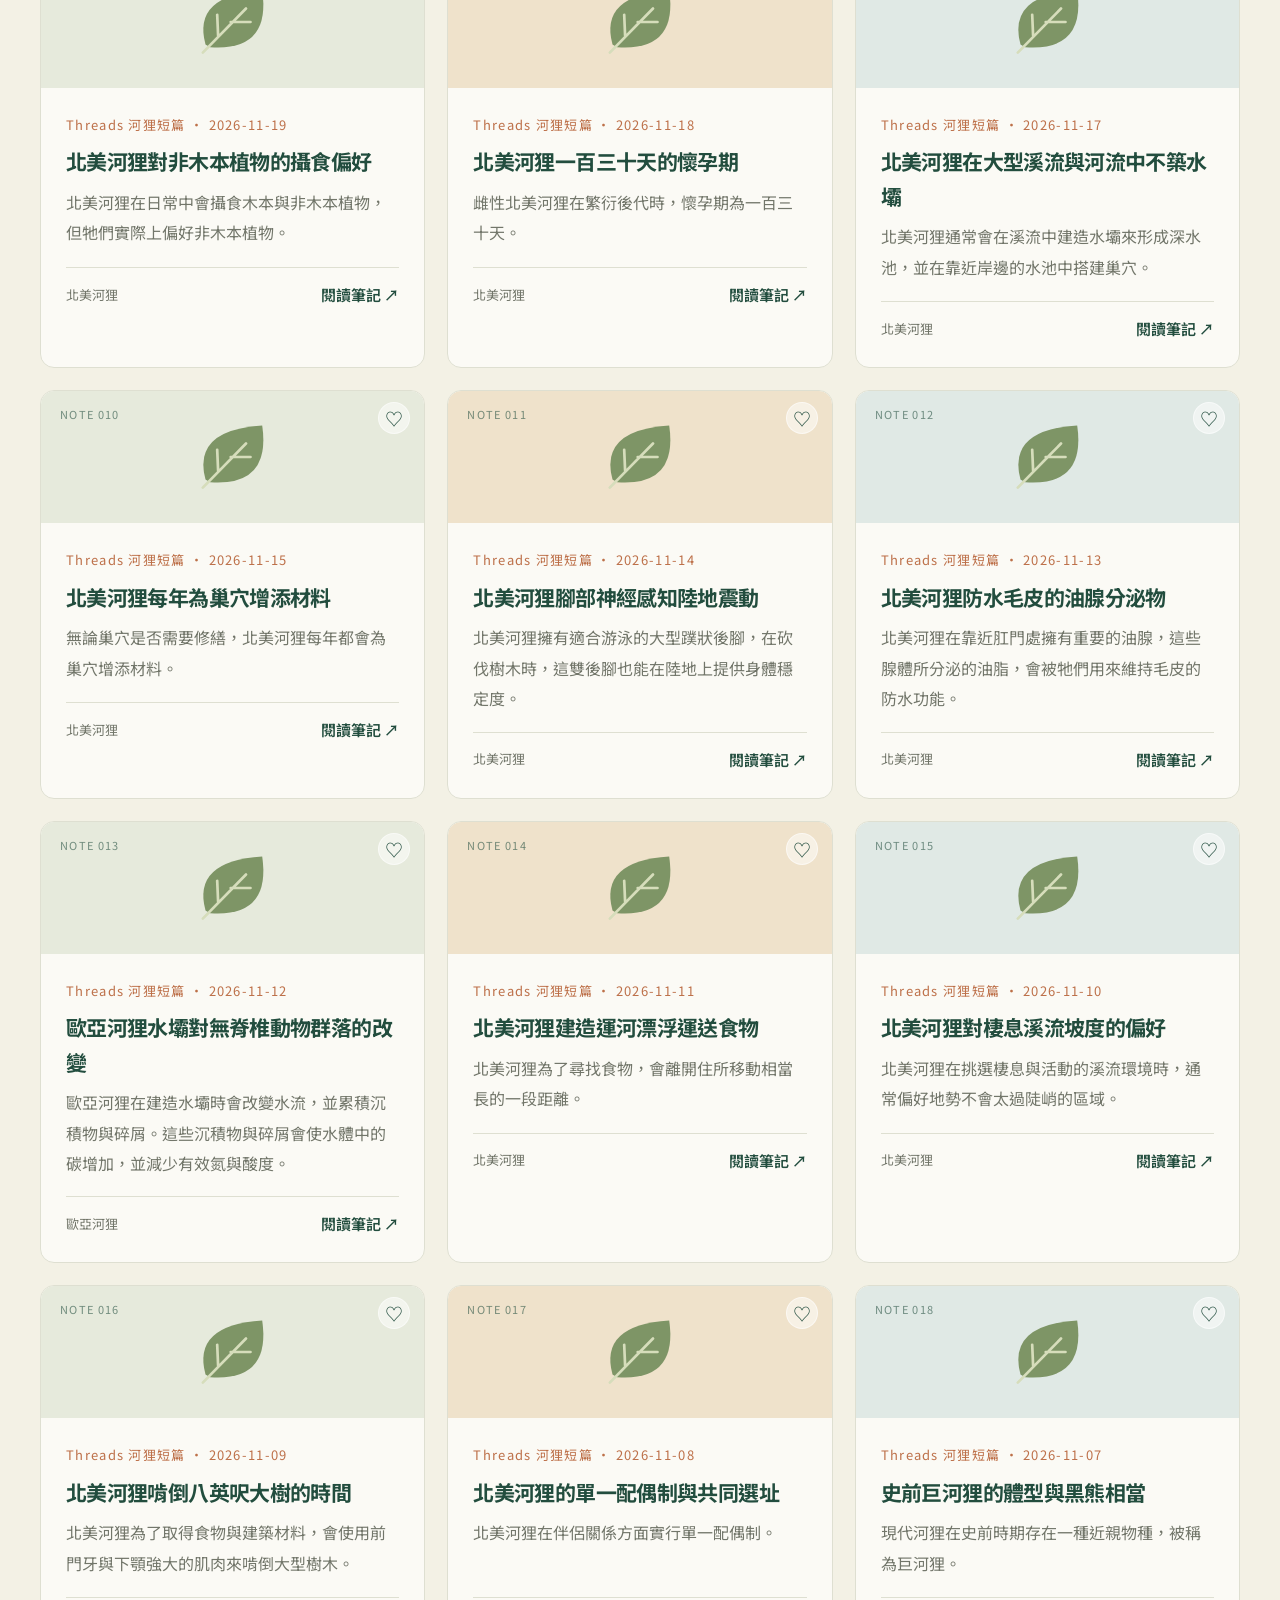
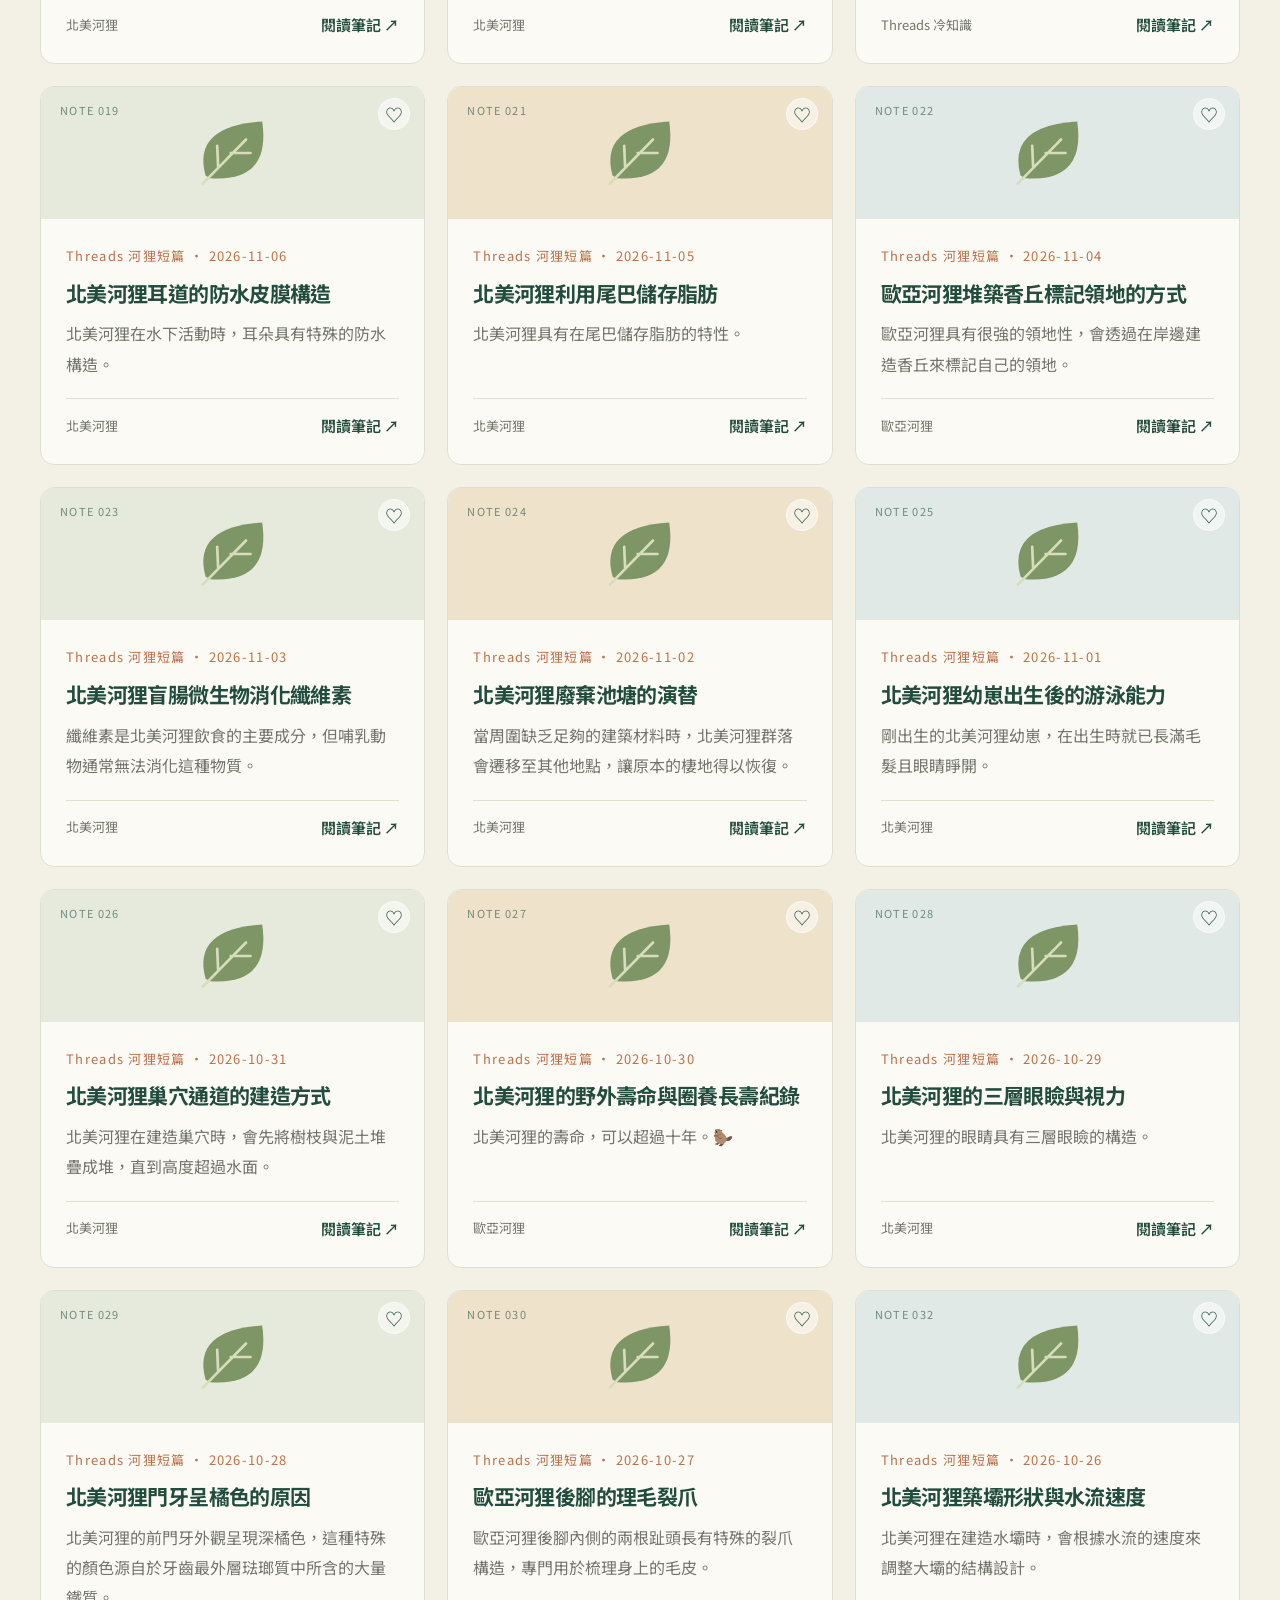
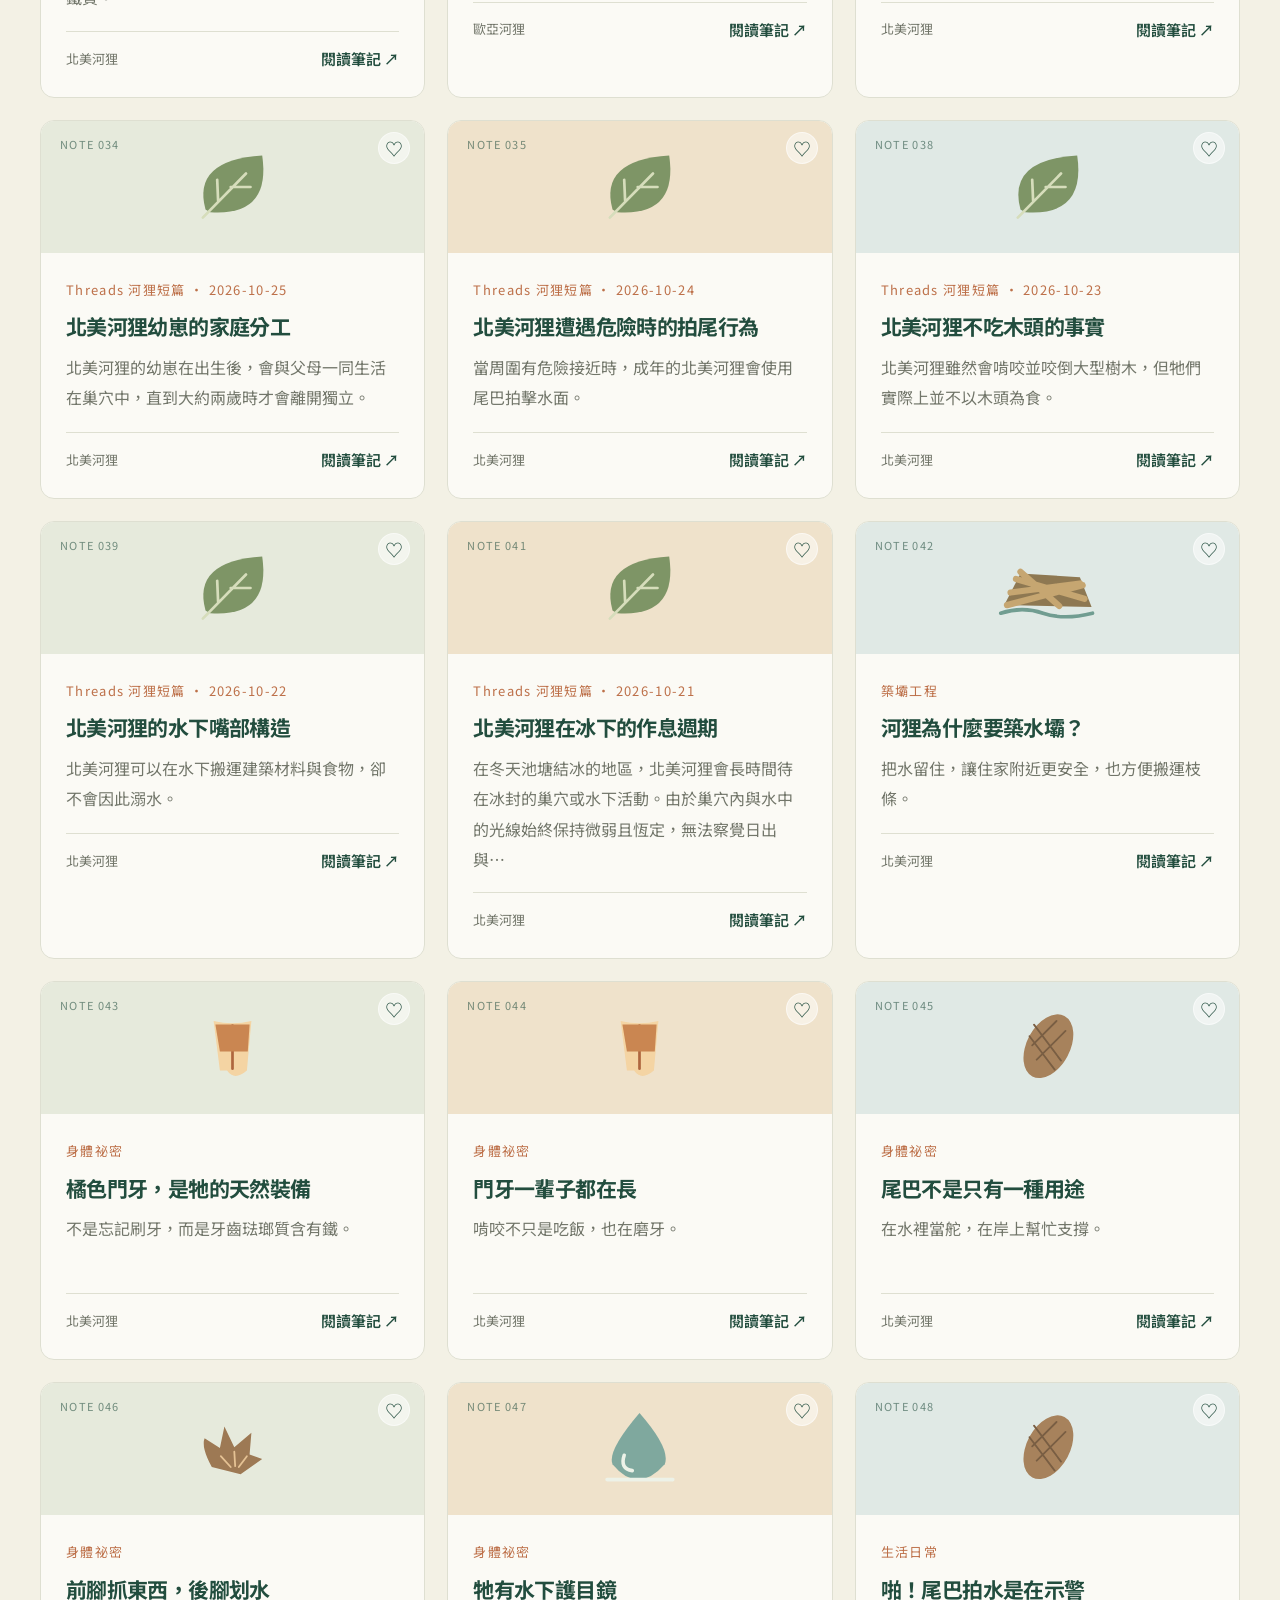
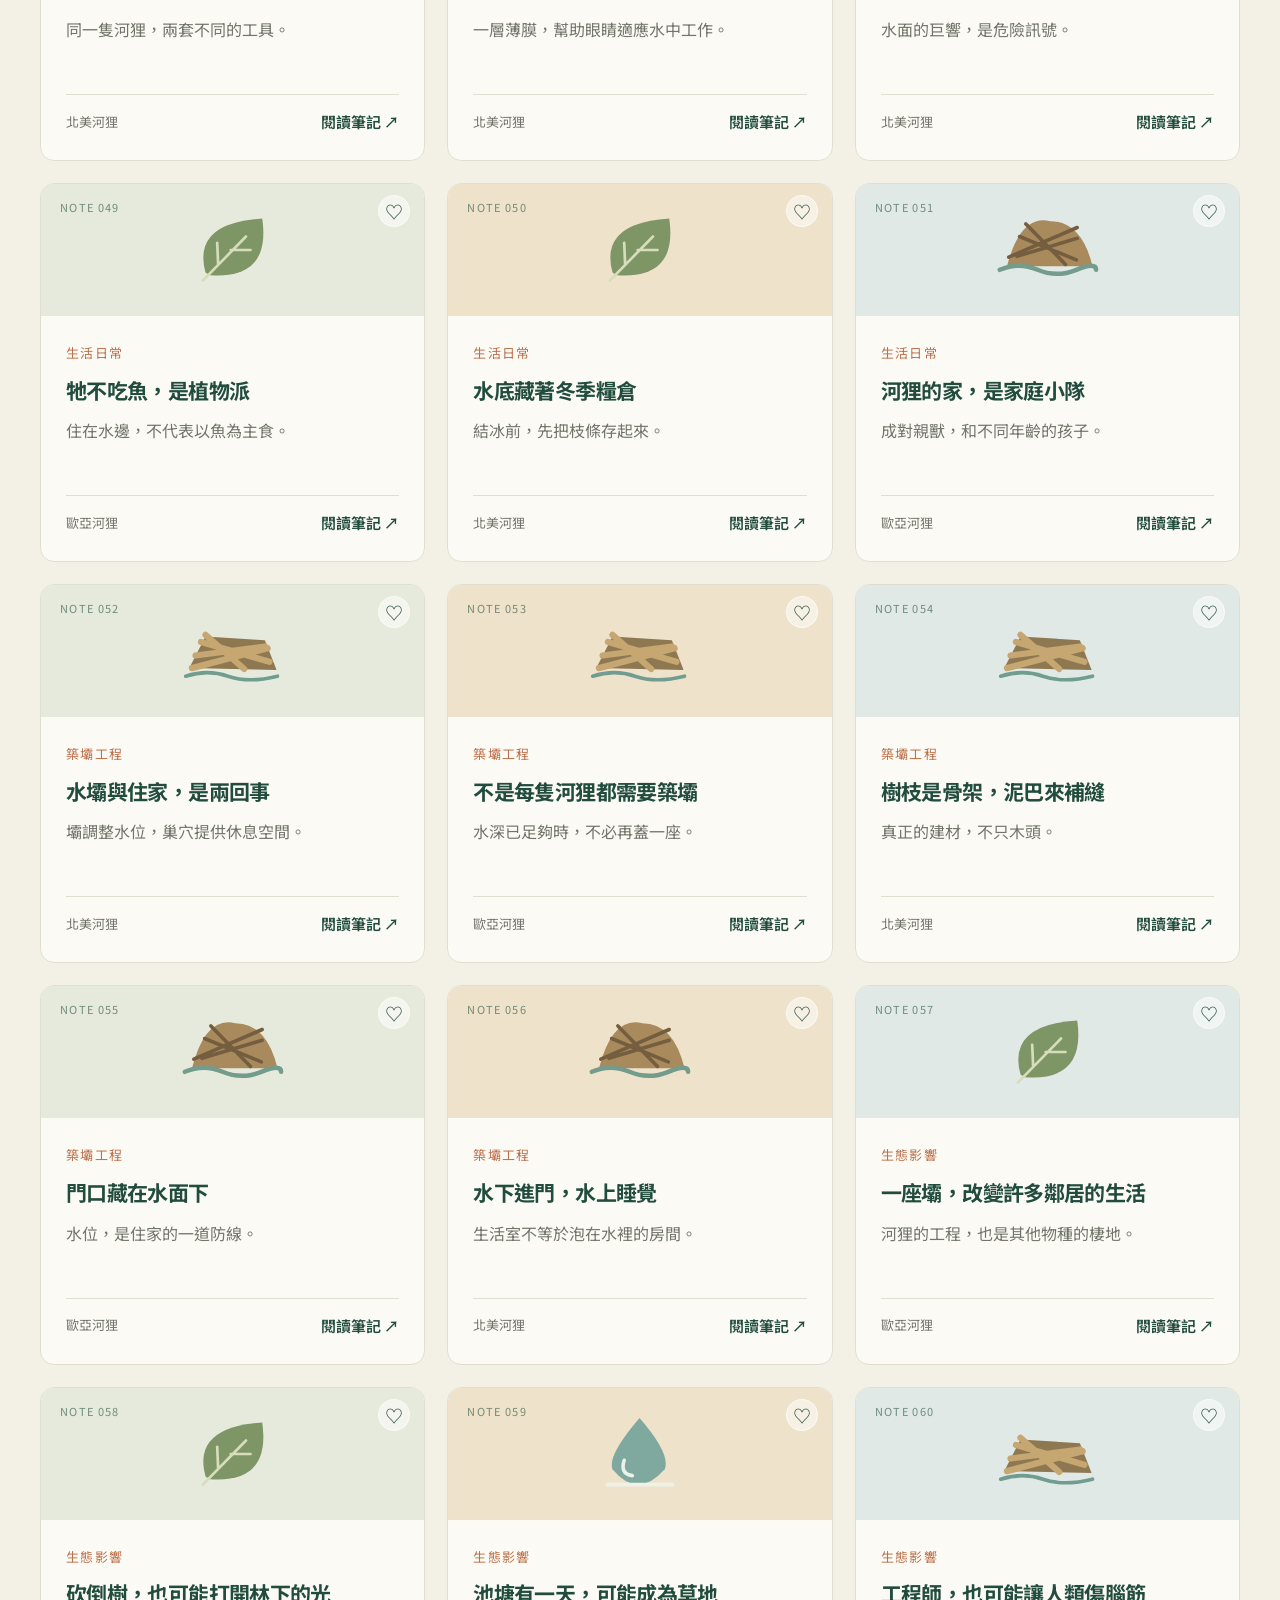
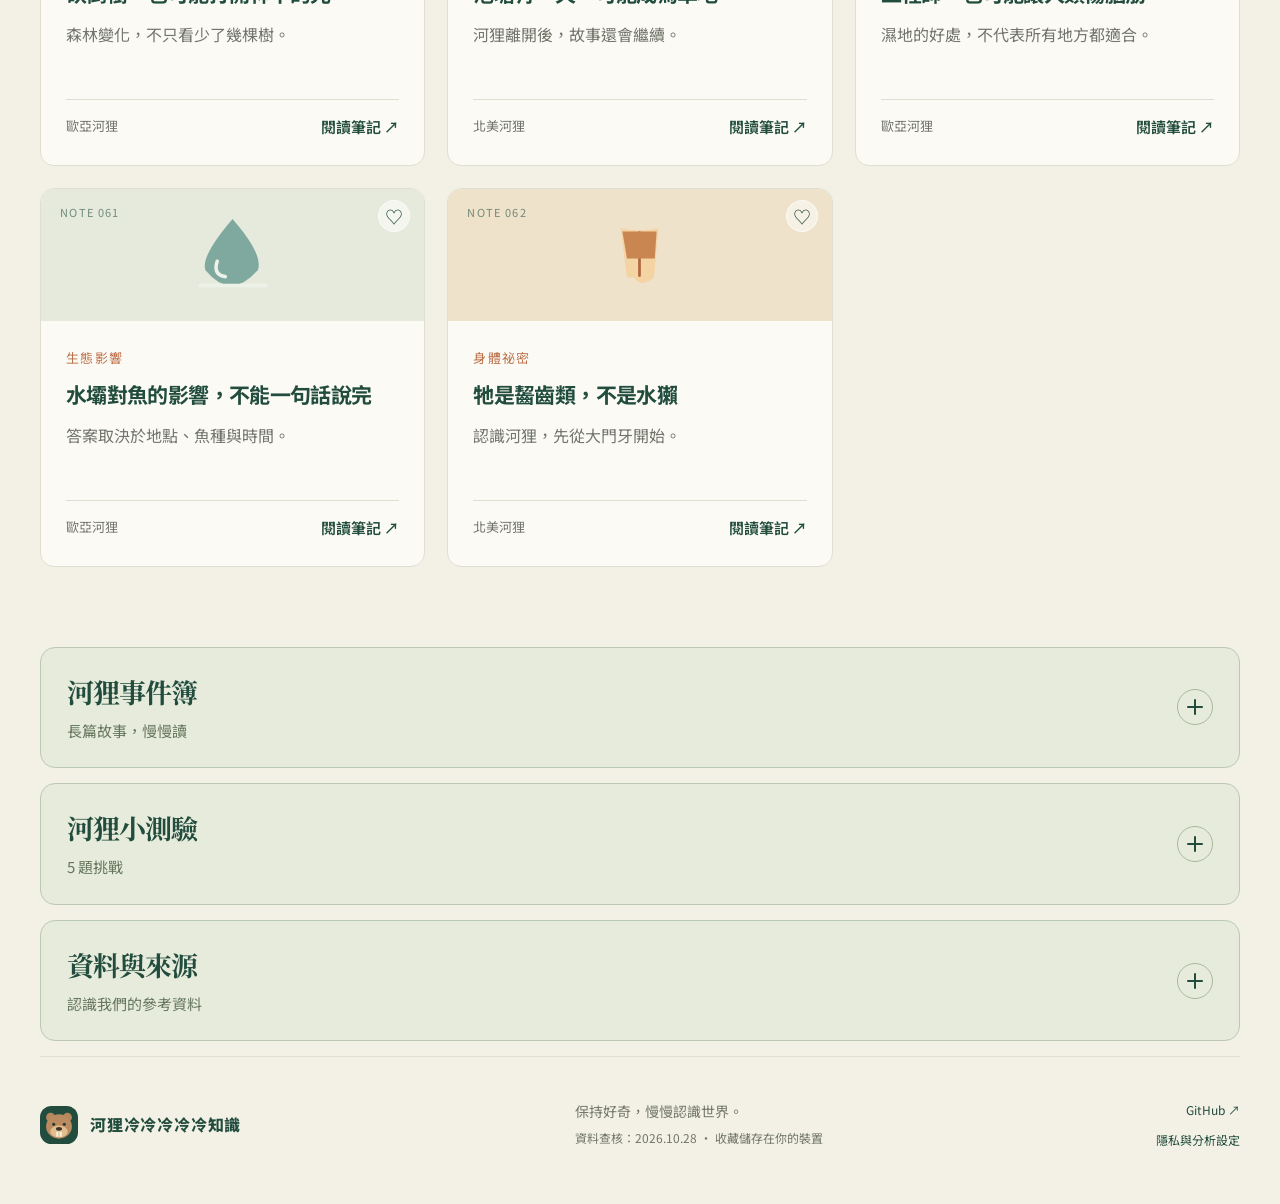
==== commit 5ee9e8eb: "Build 河狸冷冷冷冷冷知識 with sourced facts and interactive learning" ====
--- a/index.html
+++ b/index.html
@@ -1,5 +1,5 @@
 <!doctype html>
-<html lang="zh-Hant"><head><meta charset="utf-8"><meta name="viewport" content="width=device-width,initial-scale=1"><title>河狸冷冷冷冷冷知識｜小小河狸，大大世界</title><meta name="description" content="從橘色門牙到濕地工程，探索有來源的河狸冷知識。分類搜尋、收藏與小測驗，一起認識河狸的世界。"><meta name="theme-color" content="#224d3e"><meta property="og:title" content="河狸冷冷冷冷冷知識"><meta property="og:description" content="小小河狸，大大世界。一起潛進有趣的自然知識。"><link rel="icon" href="assets/beaver.svg" type="image/svg+xml"><link rel="stylesheet" href="style.css?v=suppliedart1"><link rel="stylesheet" href="motion.css?v=logcursor1"><script src="config.js?v=20261028-ga4" defer></script><script src="analytics.js" defer></script><script src="facts.js?v=whydams1" defer></script><script src="archive.js?v=1dc1c957e706" defer></script><script src="editorial-updates.js?v=population-20261101" defer></script><script src="app.js?v=whydams1" defer></script><script src="motion.js?v=original1" defer></script></head>
+<html lang="zh-Hant"><head><meta charset="utf-8"><meta name="viewport" content="width=device-width,initial-scale=1"><title>河狸冷冷冷冷冷知識｜小小河狸，大大世界</title><meta name="description" content="從橘色門牙到濕地工程，探索有來源的河狸冷知識。分類搜尋、收藏與小測驗，一起認識河狸的世界。"><meta name="theme-color" content="#224d3e"><meta property="og:title" content="河狸冷冷冷冷冷知識"><meta property="og:description" content="小小河狸，大大世界。一起潛進有趣的自然知識。"><link rel="icon" href="assets/beaver.svg" type="image/svg+xml"><link rel="stylesheet" href="style.css?v=suppliedart1"><link rel="stylesheet" href="motion.css?v=logcursor1"><script src="config.js?v=20261028-ga4" defer></script><script src="analytics.js" defer></script><script src="facts.js?v=whydams1" defer></script><script src="archive.js?v=feb1517633f0" defer></script><script src="editorial-updates.js?v=population-20261101" defer></script><script src="app.js?v=whydams1" defer></script><script src="motion.js?v=original1" defer></script></head>
 <body><div id="pageProgress" aria-hidden="true"></div><a class="skip" href="#explore">跳到冷知識</a><header class="nav wrap"><a class="brand" href="./"><img src="assets/beaver.svg" alt="" width="42" height="42"><span>河狸冷冷冷冷冷知識<small>THE BEAVER FIELD NOTES</small></span></a><button id="mobileMenuToggle" class="mobile-menu-toggle" type="button" aria-controls="mainNavigation" aria-expanded="false">☰ 選單</button><nav id="mainNavigation" aria-label="主選單"><a href="#species">認識河狸</a><a href="#seasons">河狸四季</a><a href="#explore">河狸冷知識</a><a href="#stories">河狸事件簿</a><a href="#quiz">河狸小測驗</a><button id="savedNav" class="plain">我的收藏 <span id="savedCount">0</span></button></nav></header>
 <main><section class="hero wrap"><div class="hero-copy"><p class="eyebrow"><span></span> 湖邊有個窩 · 好奇心在這裡住下</p><h1>歡迎來到，<br>河狸的<span>窩。</span></h1><p class="intro">穿過森林，在湖邊坐一會兒。<br>看看水壩、探探小窩，<br>和河狸一起收藏大自然的祕密。</p><div class="hero-actions"><a class="button" href="#explore">潛進河狸世界 <span>↗</span></a><button id="random" class="plain">↻ 隨機來點冷知識</button></div><div class="hero-meta"><span><b id="totalFacts">20</b> 則知識筆記</span><span>每則皆附參考來源</span><span>全繁體中文</span></div><button id="motionToggle" class="plain" aria-pressed="true">Ⅱ 暫停動畫</button></div><div class="hero-art daily-lodge" aria-labelledby="dailyTitle">
 <p class="eyebrow">A DAY AT THE LODGE</p><h2 id="dailyTitle">河狸的一日作息</h2>
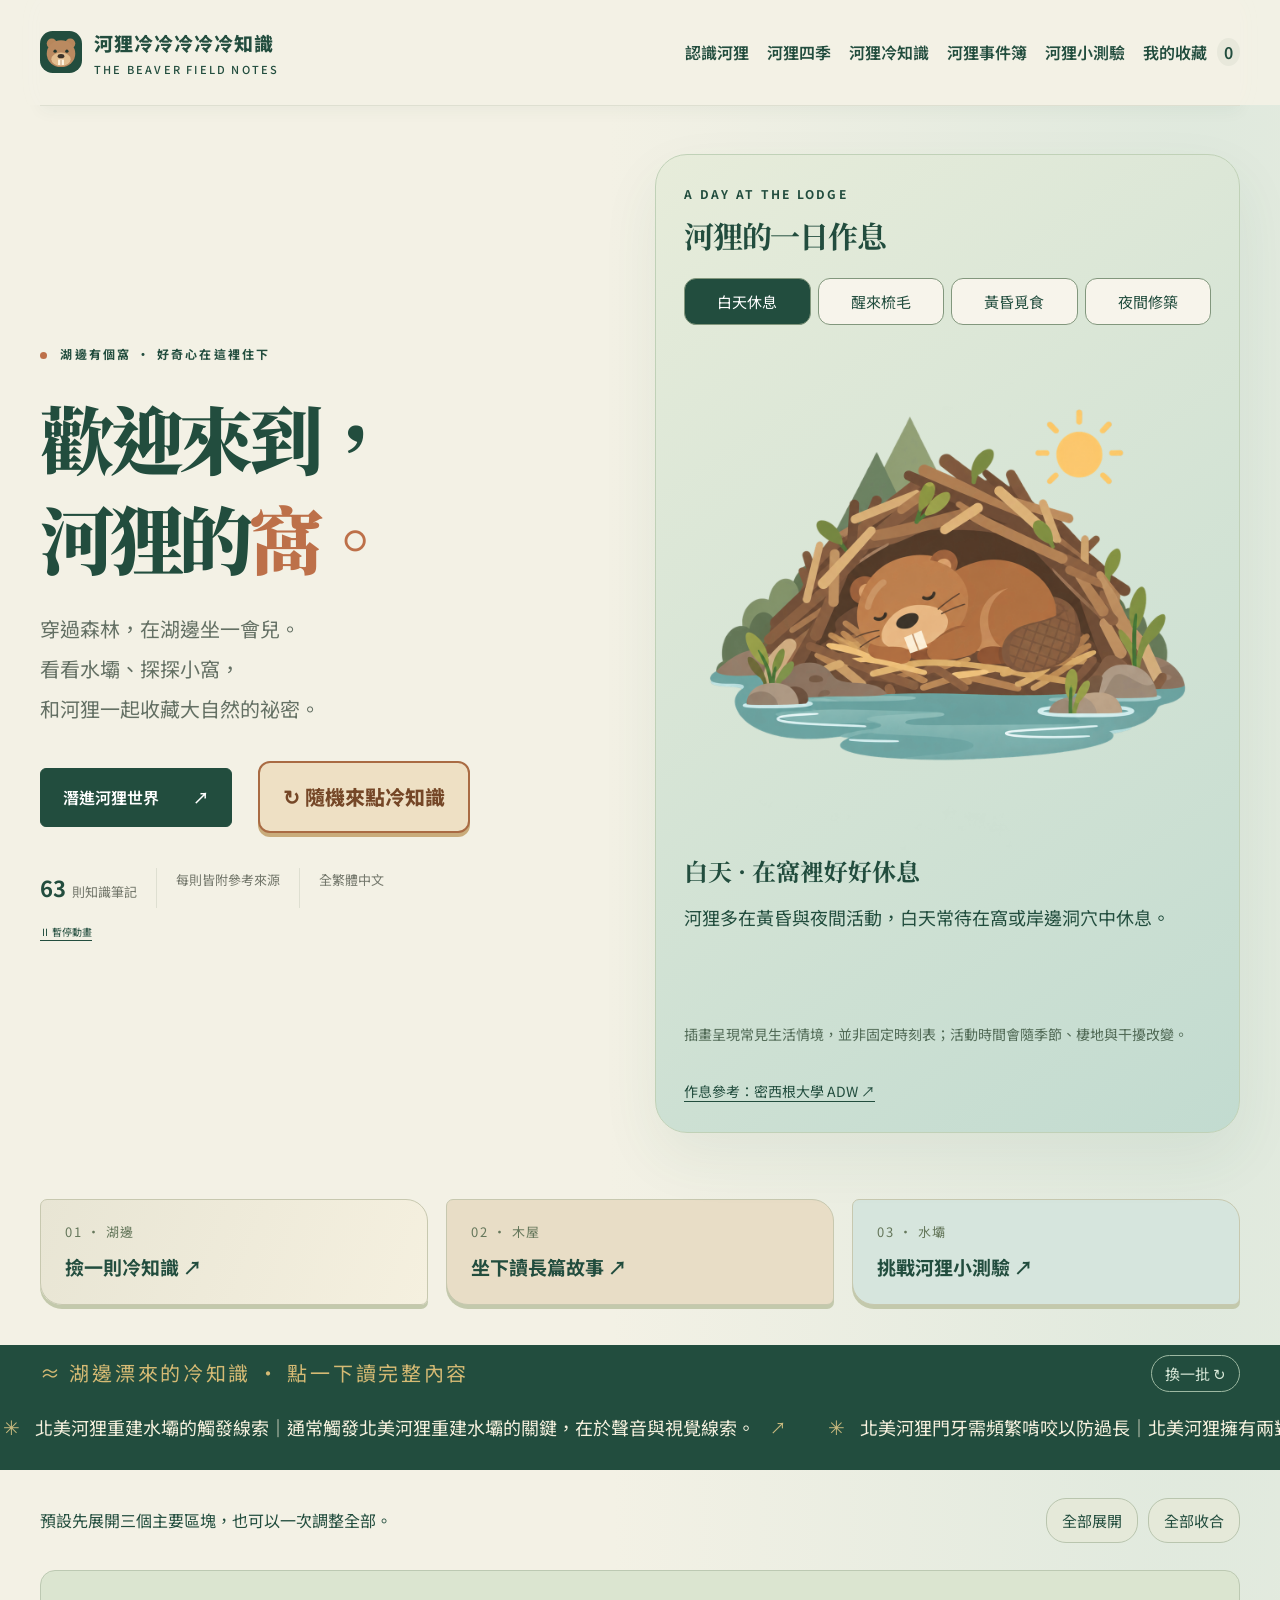
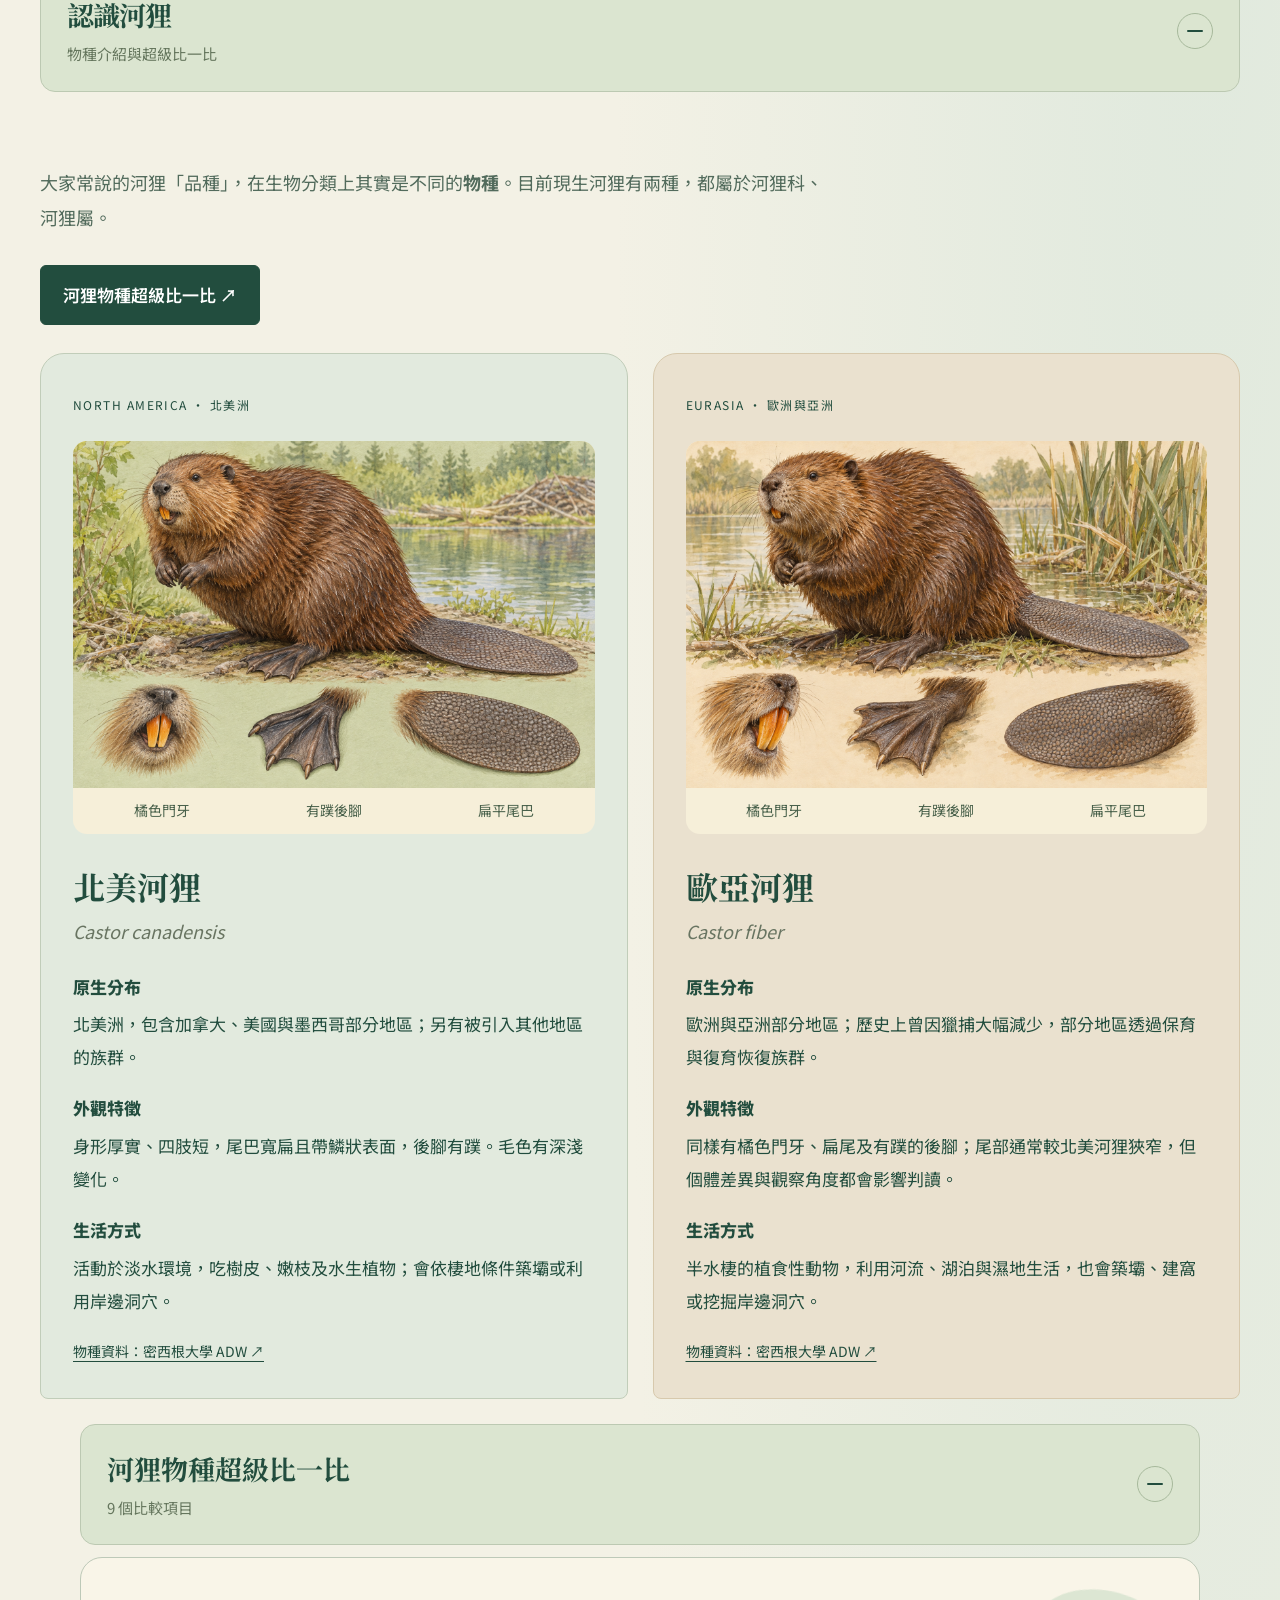
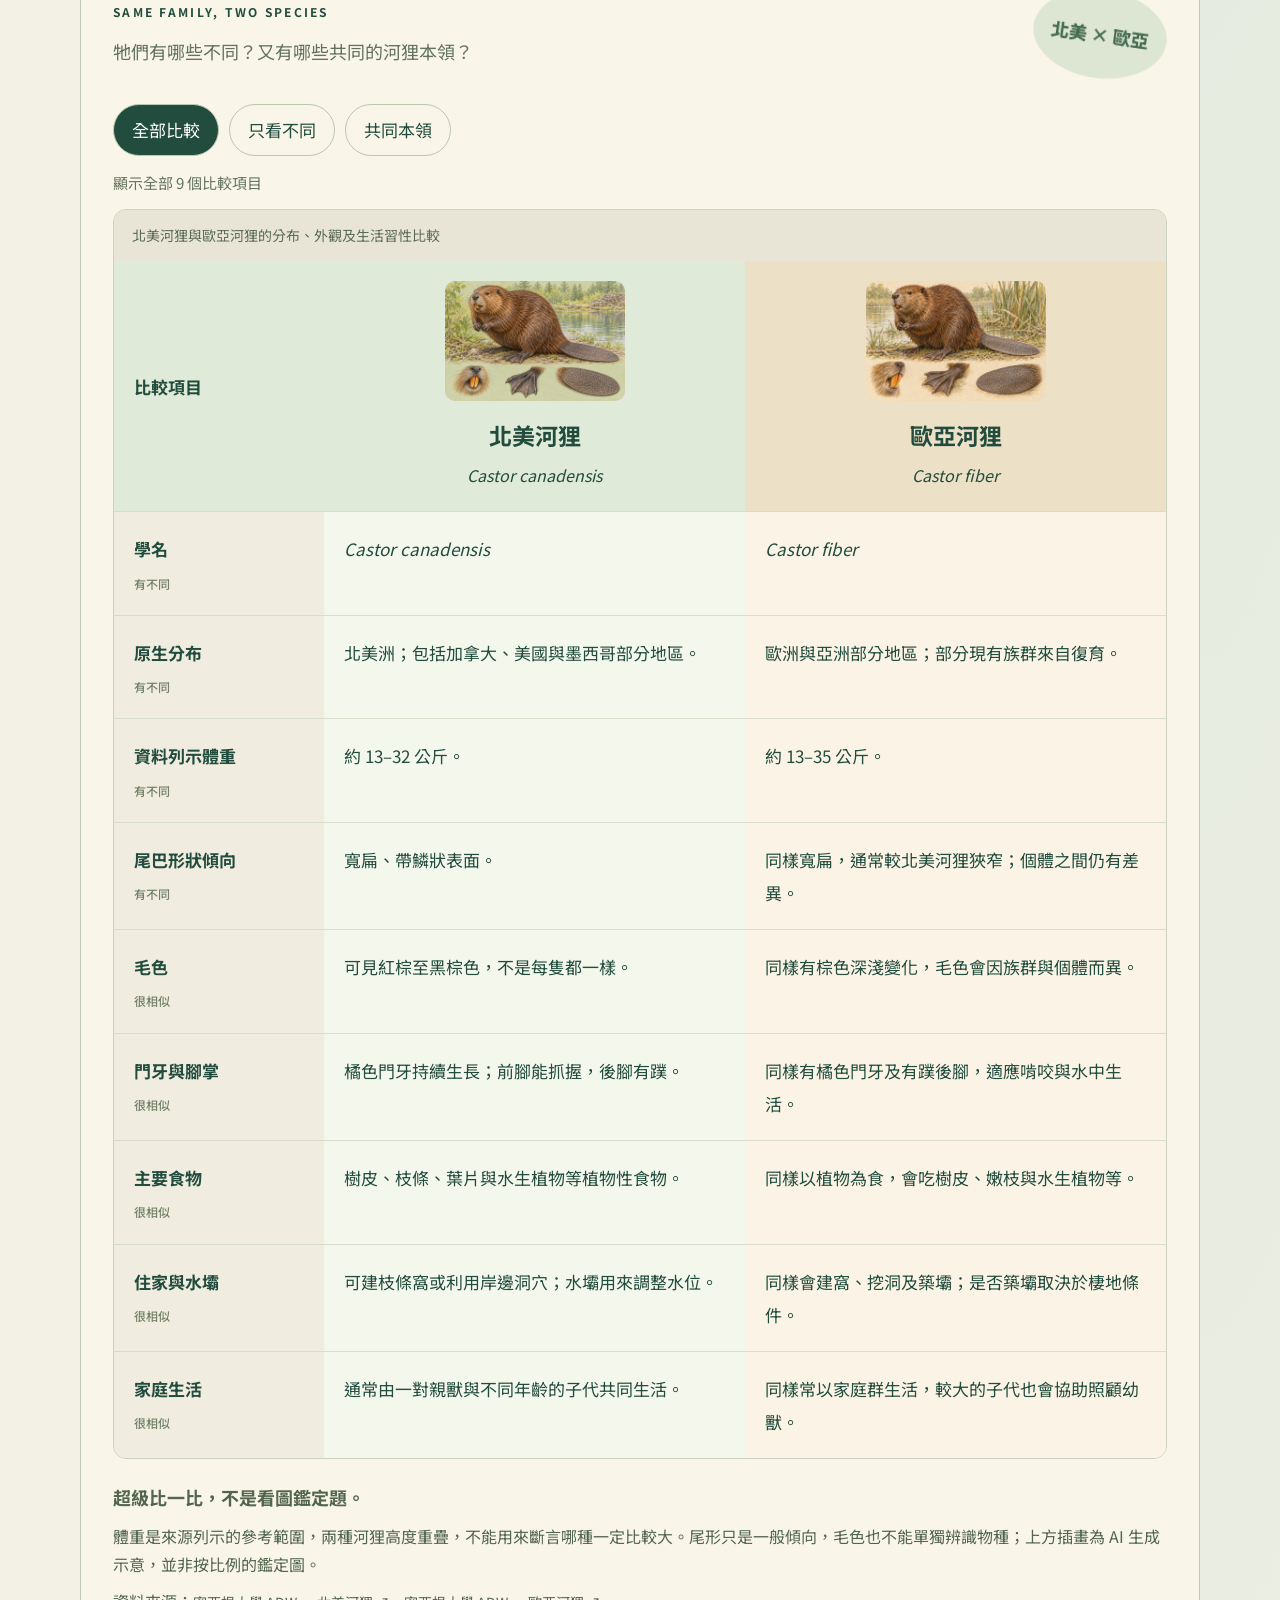
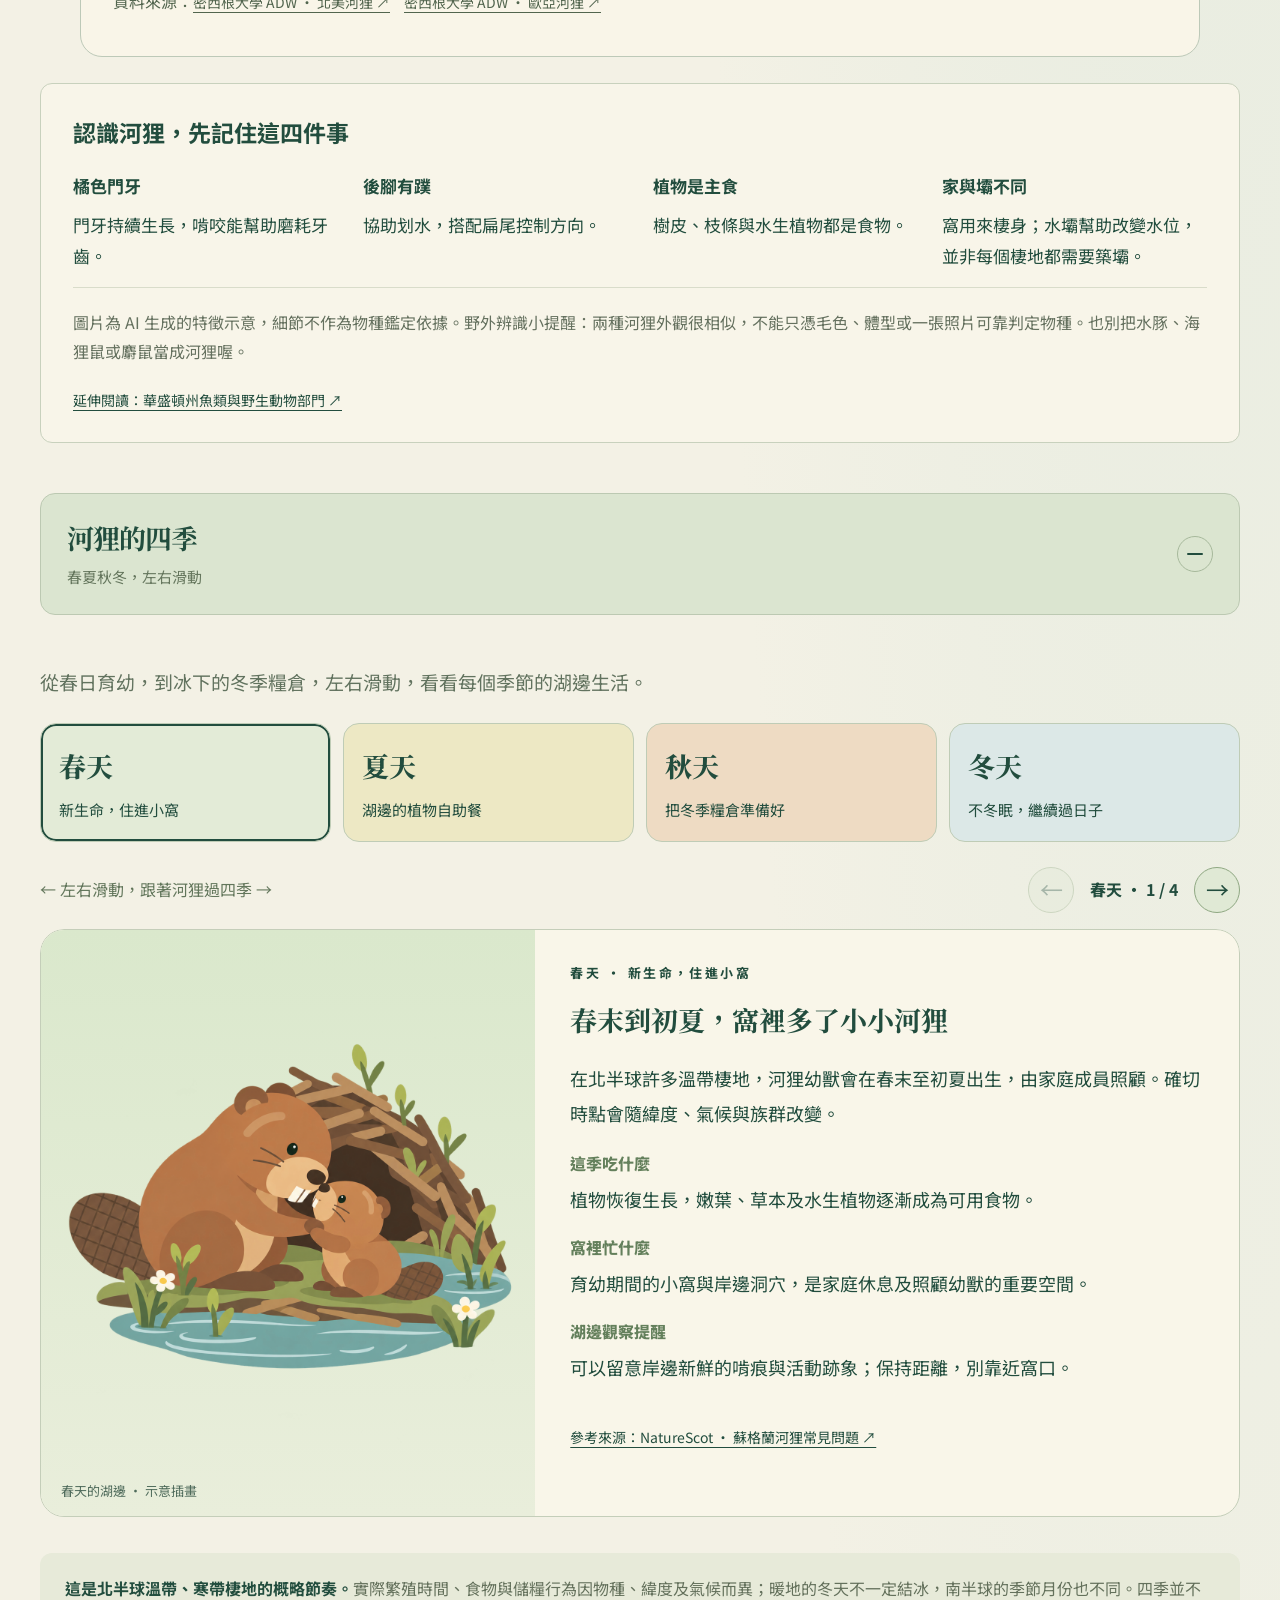
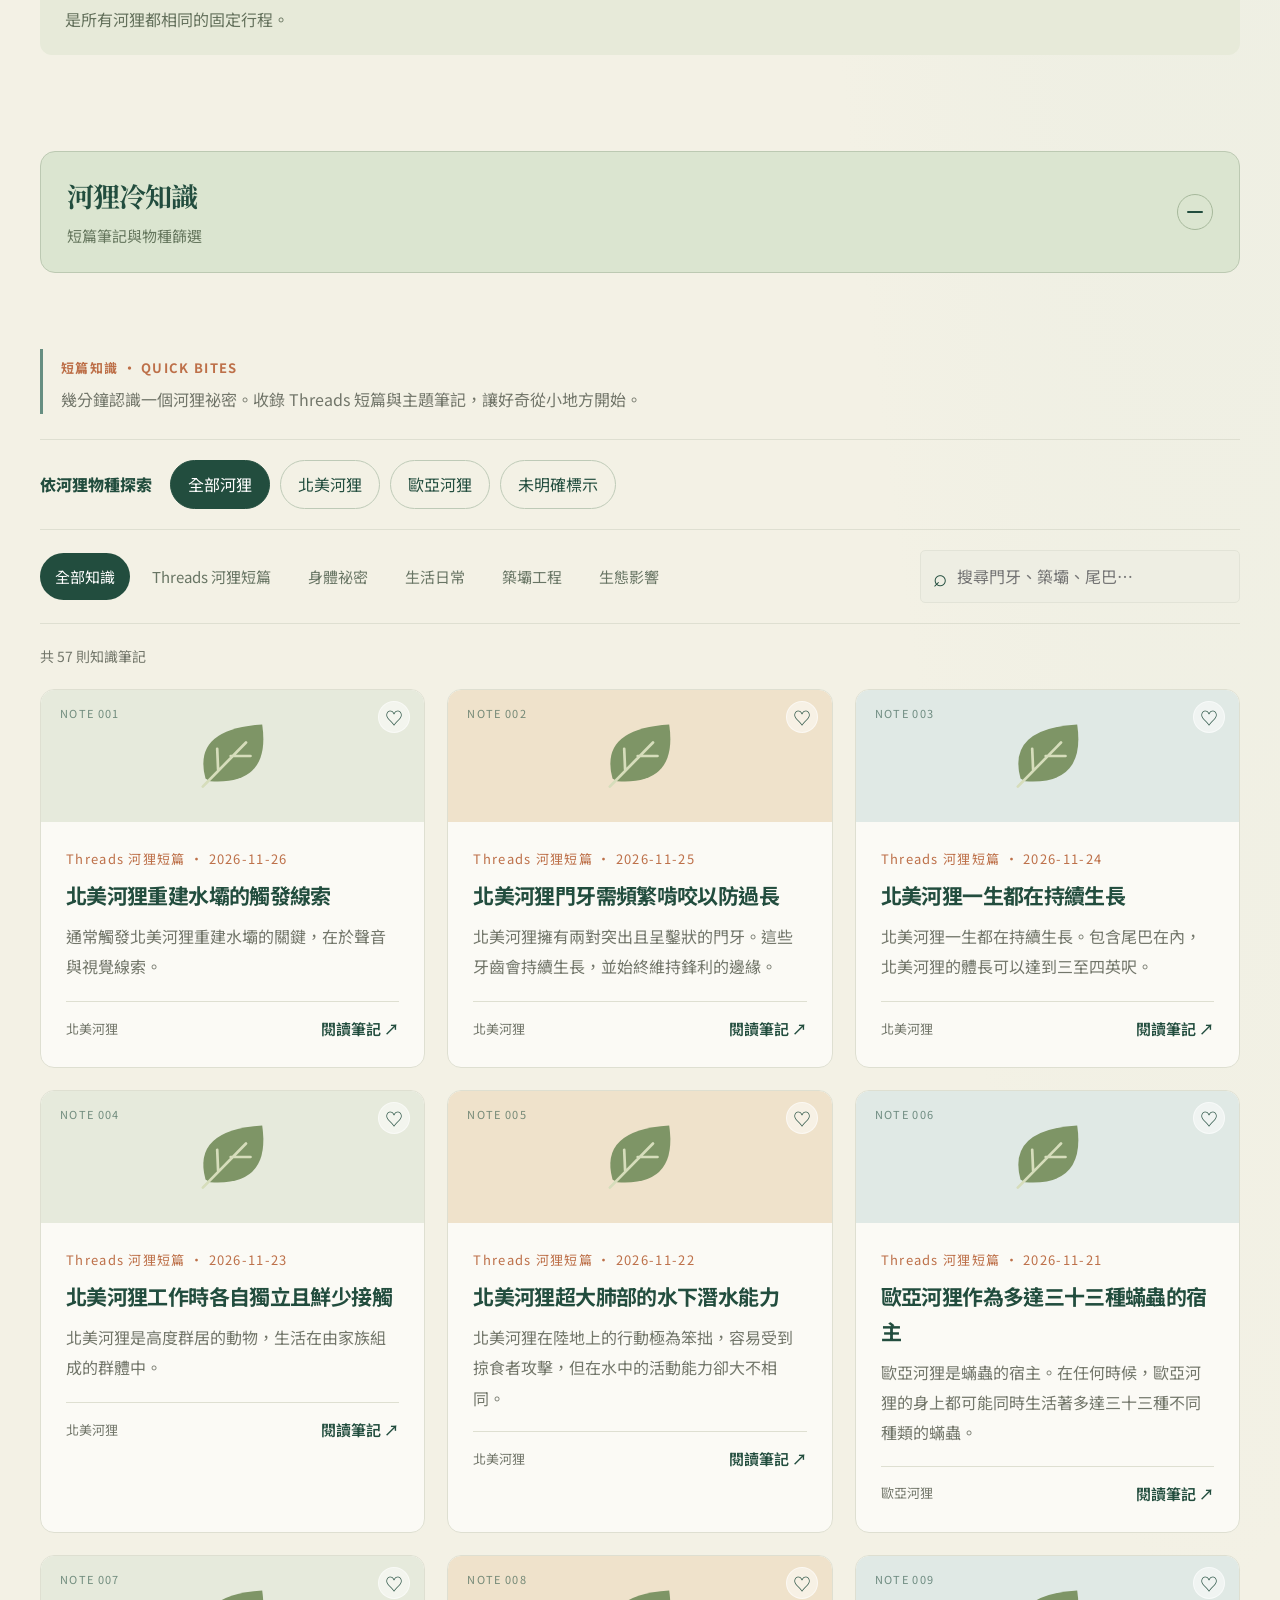
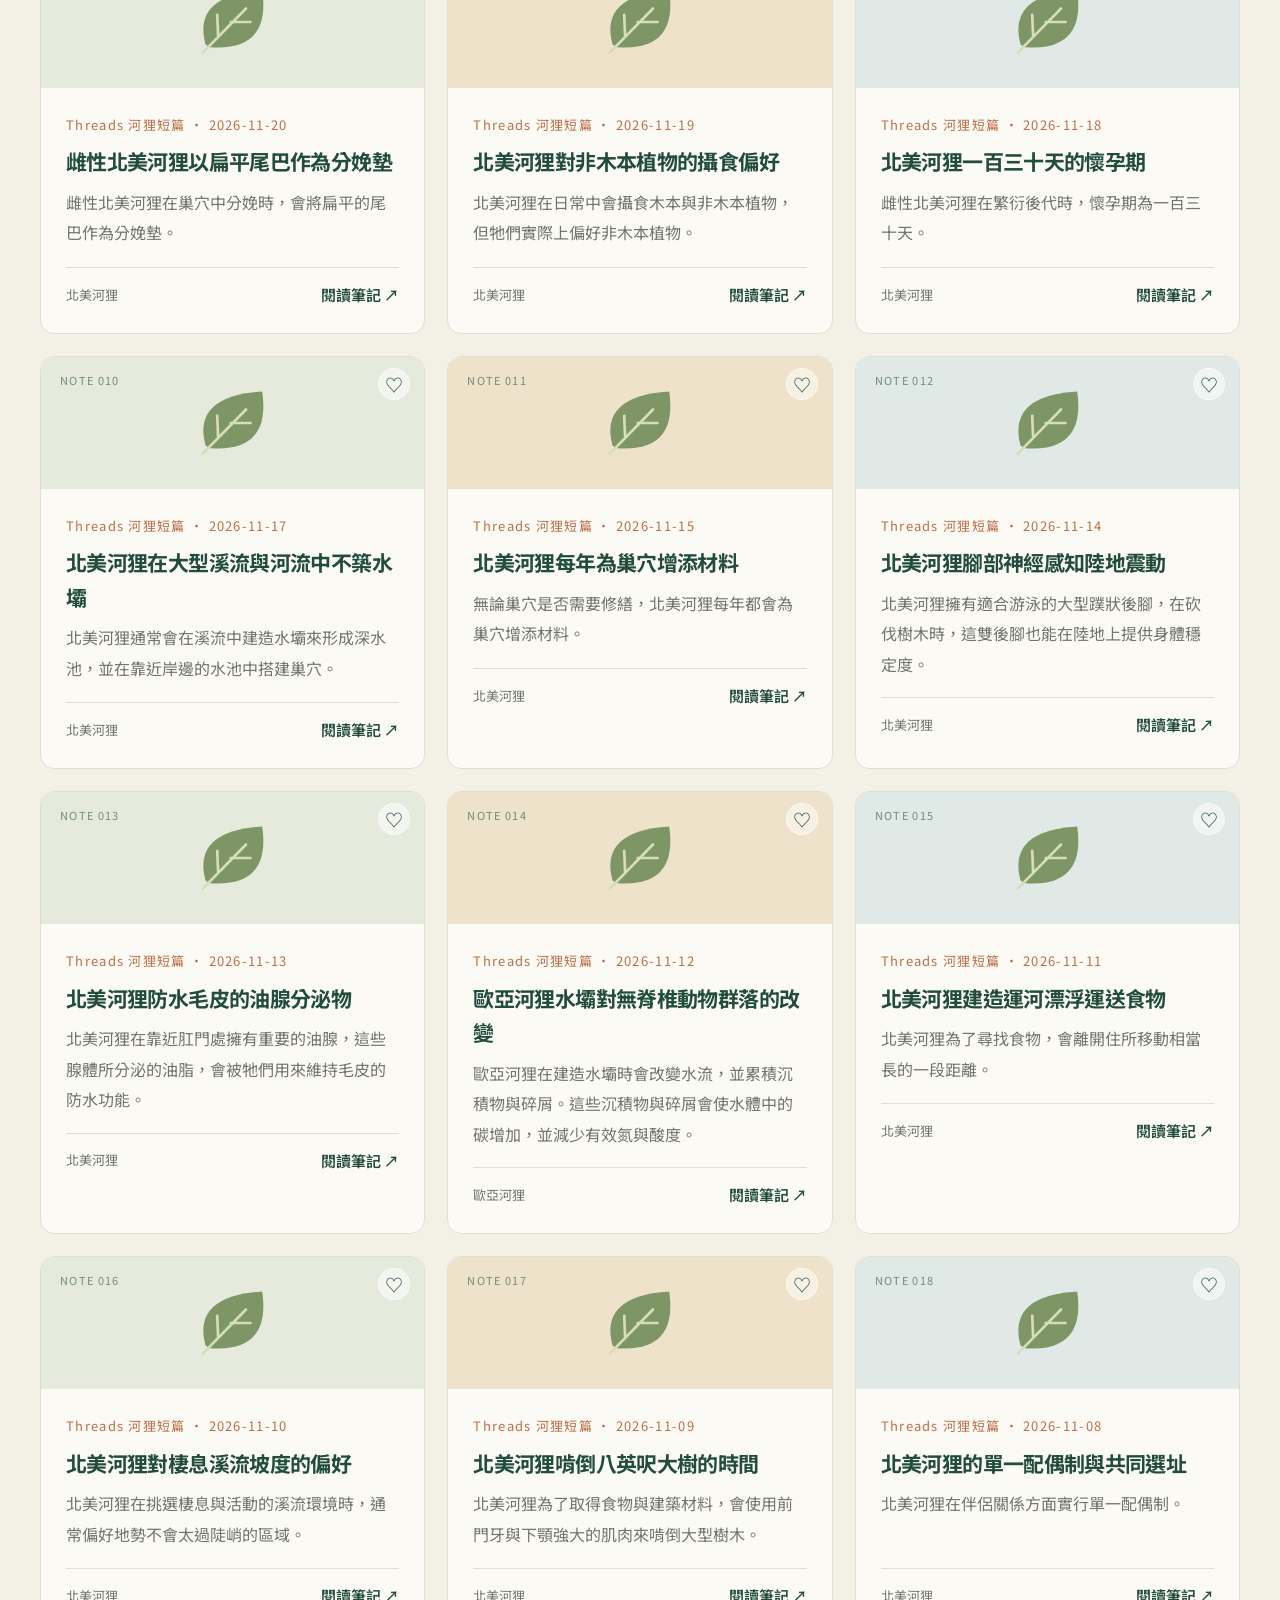
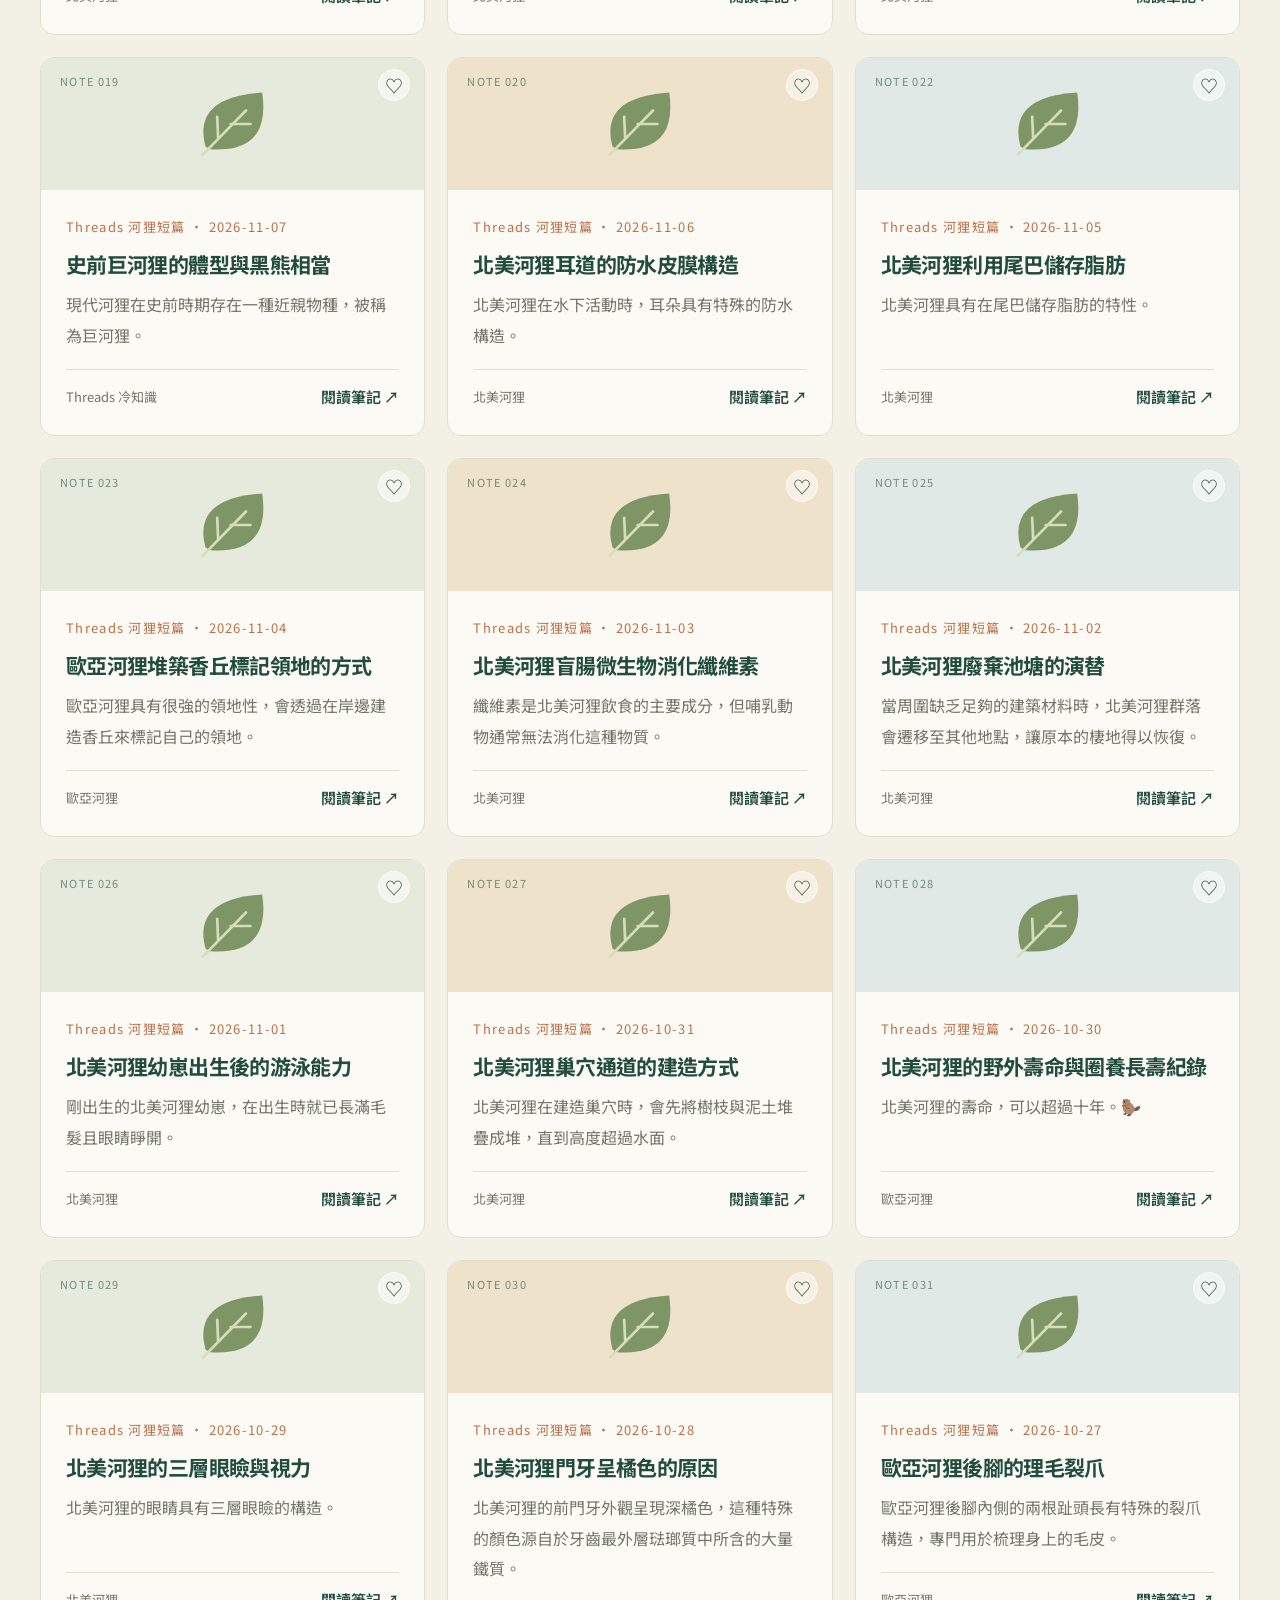
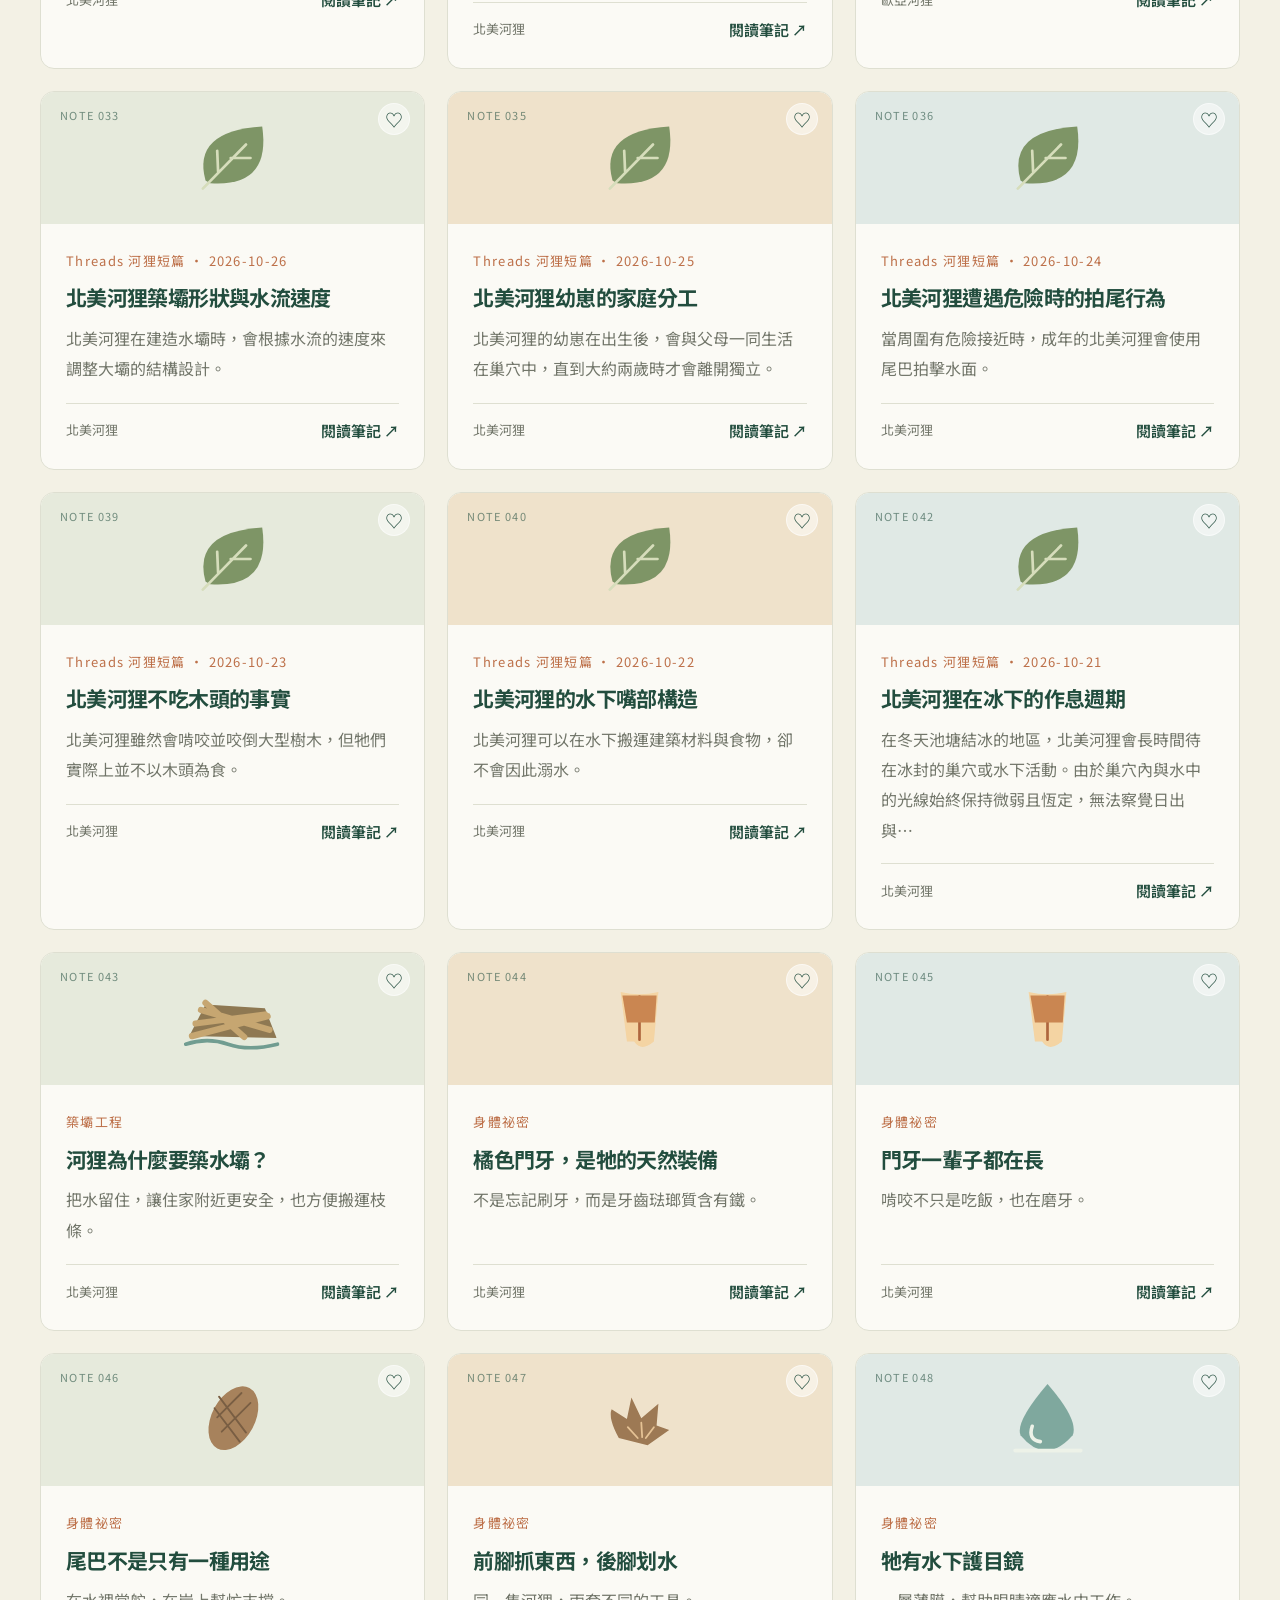
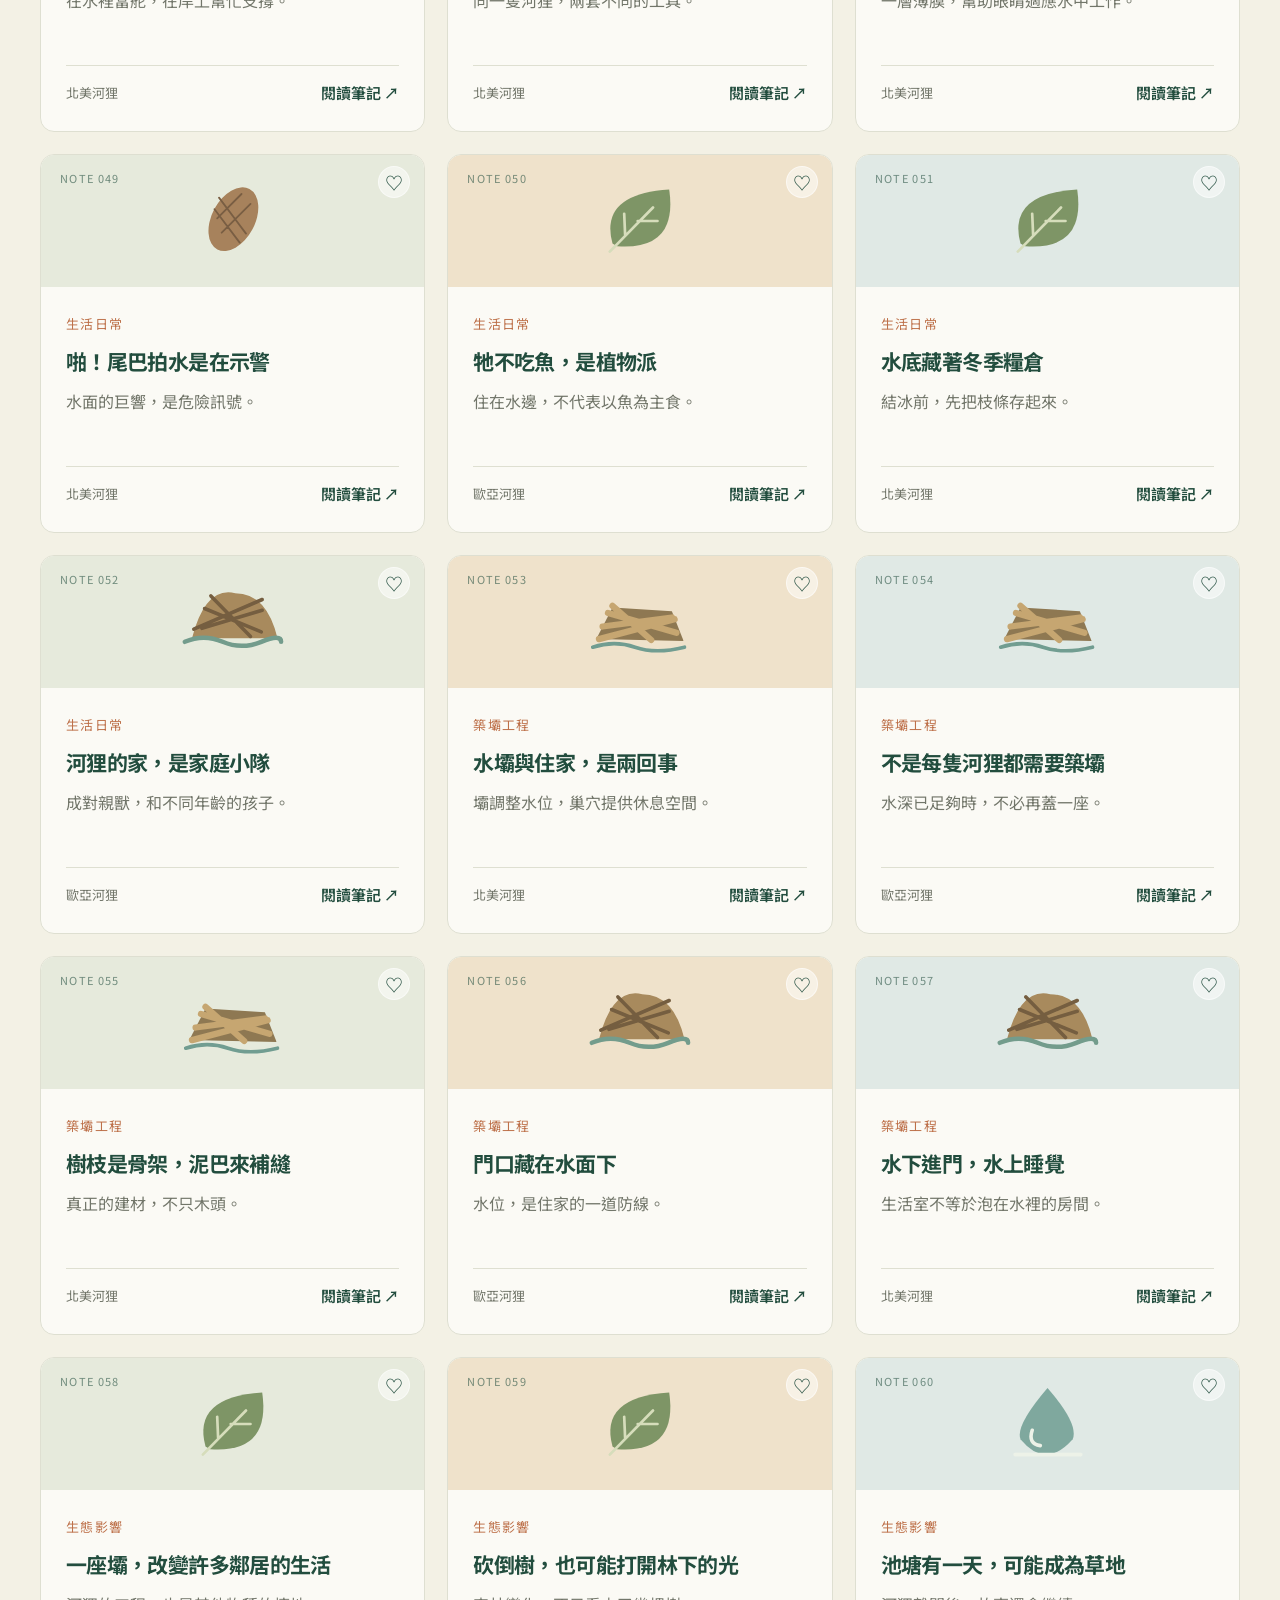
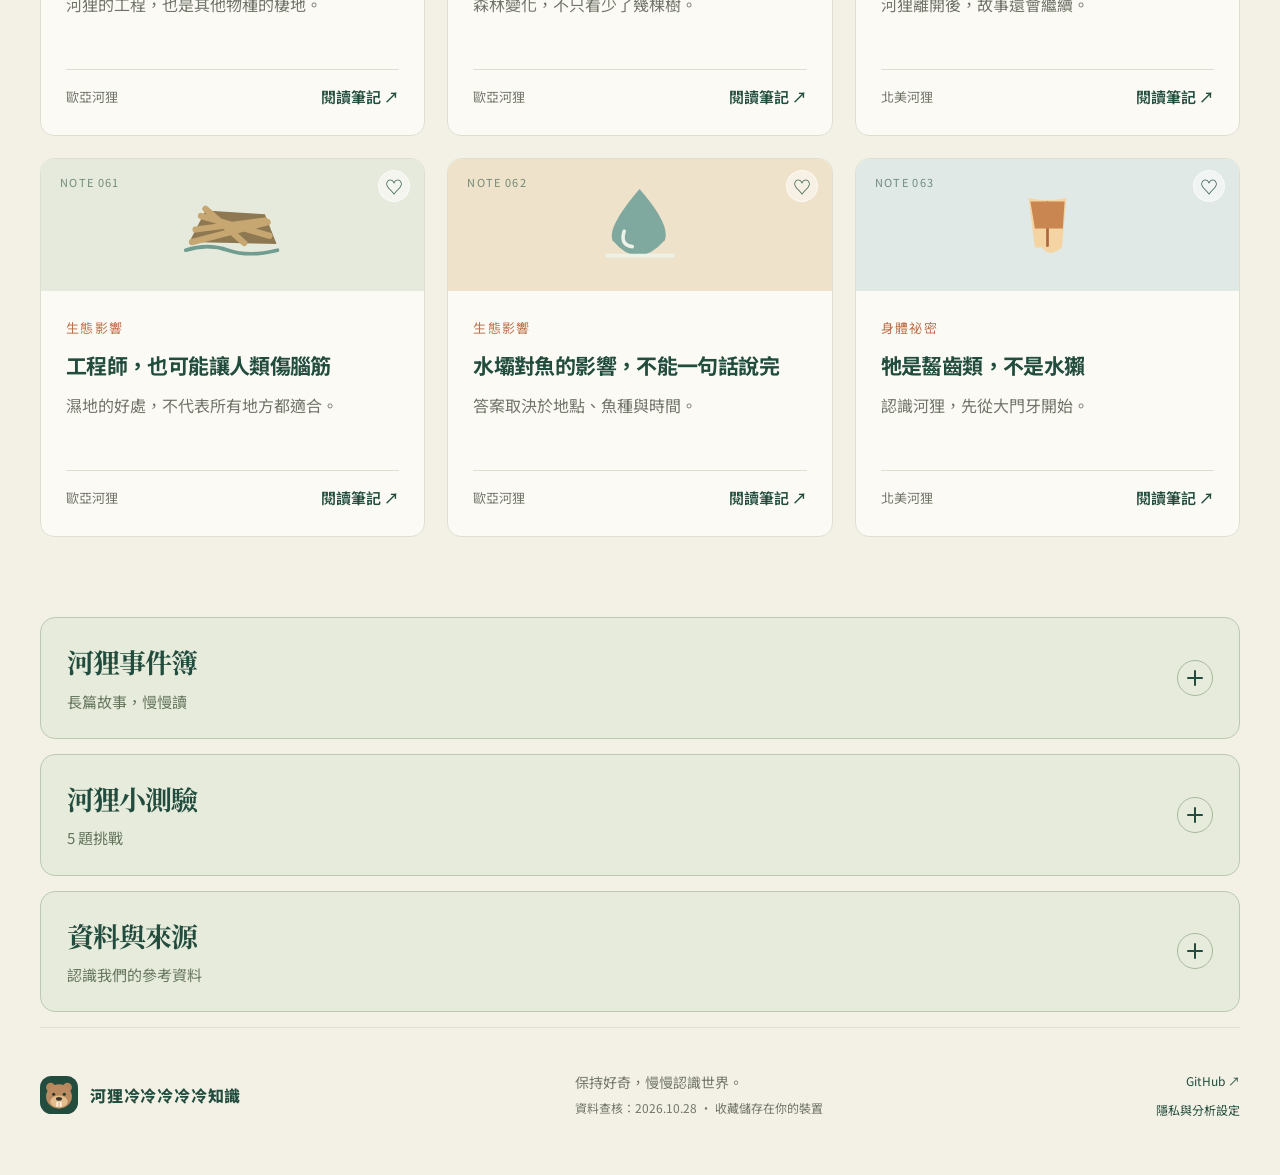
==== commit 6d411be6: "Build 河狸冷冷冷冷冷知識 with sourced facts and interactive learning" ====
--- a/index.html
+++ b/index.html
@@ -1,5 +1,5 @@
 <!doctype html>
-<html lang="zh-Hant"><head><meta charset="utf-8"><meta name="viewport" content="width=device-width,initial-scale=1"><title>河狸冷冷冷冷冷知識｜小小河狸，大大世界</title><meta name="description" content="從橘色門牙到濕地工程，探索有來源的河狸冷知識。分類搜尋、收藏與小測驗，一起認識河狸的世界。"><meta name="theme-color" content="#224d3e"><meta property="og:title" content="河狸冷冷冷冷冷知識"><meta property="og:description" content="小小河狸，大大世界。一起潛進有趣的自然知識。"><link rel="icon" href="assets/beaver.svg" type="image/svg+xml"><link rel="stylesheet" href="style.css?v=suppliedart1"><link rel="stylesheet" href="motion.css?v=logcursor1"><script src="config.js?v=20261028-ga4" defer></script><script src="analytics.js" defer></script><script src="facts.js?v=whydams1" defer></script><script src="archive.js?v=feb1517633f0" defer></script><script src="editorial-updates.js?v=population-20261101" defer></script><script src="app.js?v=whydams1" defer></script><script src="motion.js?v=original1" defer></script></head>
+<html lang="zh-Hant"><head><meta charset="utf-8"><meta name="viewport" content="width=device-width,initial-scale=1"><title>河狸冷冷冷冷冷知識｜小小河狸，大大世界</title><meta name="description" content="從橘色門牙到濕地工程，探索有來源的河狸冷知識。分類搜尋、收藏與小測驗，一起認識河狸的世界。"><meta name="theme-color" content="#224d3e"><meta property="og:title" content="河狸冷冷冷冷冷知識"><meta property="og:description" content="小小河狸，大大世界。一起潛進有趣的自然知識。"><link rel="icon" href="assets/beaver.svg" type="image/svg+xml"><link rel="stylesheet" href="style.css?v=suppliedart1"><link rel="stylesheet" href="motion.css?v=logcursor1"><script src="config.js?v=20261028-ga4" defer></script><script src="analytics.js" defer></script><script src="facts.js?v=whydams1" defer></script><script src="archive.js?v=f81b5ca5363c" defer></script><script src="editorial-updates.js?v=population-20261101" defer></script><script src="app.js?v=whydams1" defer></script><script src="motion.js?v=original1" defer></script></head>
 <body><div id="pageProgress" aria-hidden="true"></div><a class="skip" href="#explore">跳到冷知識</a><header class="nav wrap"><a class="brand" href="./"><img src="assets/beaver.svg" alt="" width="42" height="42"><span>河狸冷冷冷冷冷知識<small>THE BEAVER FIELD NOTES</small></span></a><button id="mobileMenuToggle" class="mobile-menu-toggle" type="button" aria-controls="mainNavigation" aria-expanded="false">☰ 選單</button><nav id="mainNavigation" aria-label="主選單"><a href="#species">認識河狸</a><a href="#seasons">河狸四季</a><a href="#explore">河狸冷知識</a><a href="#stories">河狸事件簿</a><a href="#quiz">河狸小測驗</a><button id="savedNav" class="plain">我的收藏 <span id="savedCount">0</span></button></nav></header>
 <main><section class="hero wrap"><div class="hero-copy"><p class="eyebrow"><span></span> 湖邊有個窩 · 好奇心在這裡住下</p><h1>歡迎來到，<br>河狸的<span>窩。</span></h1><p class="intro">穿過森林，在湖邊坐一會兒。<br>看看水壩、探探小窩，<br>和河狸一起收藏大自然的祕密。</p><div class="hero-actions"><a class="button" href="#explore">潛進河狸世界 <span>↗</span></a><button id="random" class="plain">↻ 隨機來點冷知識</button></div><div class="hero-meta"><span><b id="totalFacts">20</b> 則知識筆記</span><span>每則皆附參考來源</span><span>全繁體中文</span></div><button id="motionToggle" class="plain" aria-pressed="true">Ⅱ 暫停動畫</button></div><div class="hero-art daily-lodge" aria-labelledby="dailyTitle">
 <p class="eyebrow">A DAY AT THE LODGE</p><h2 id="dailyTitle">河狸的一日作息</h2>
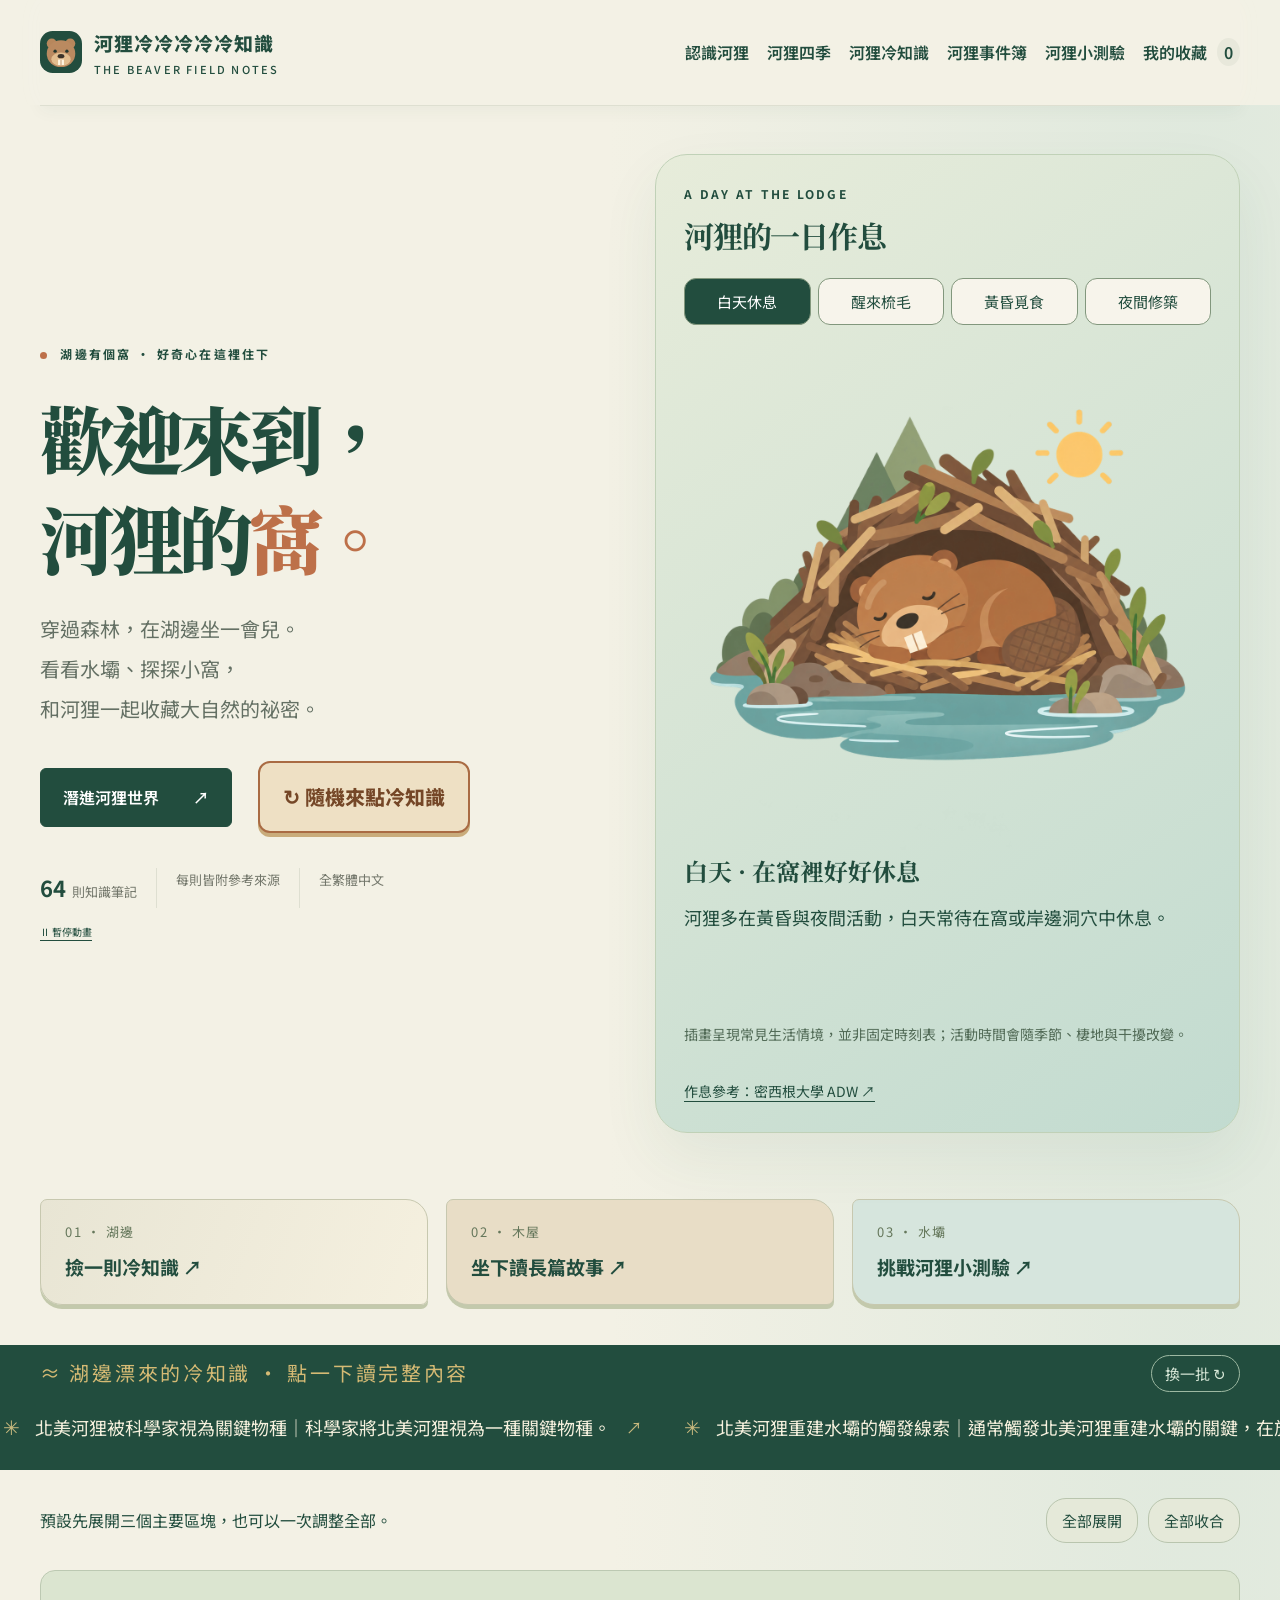
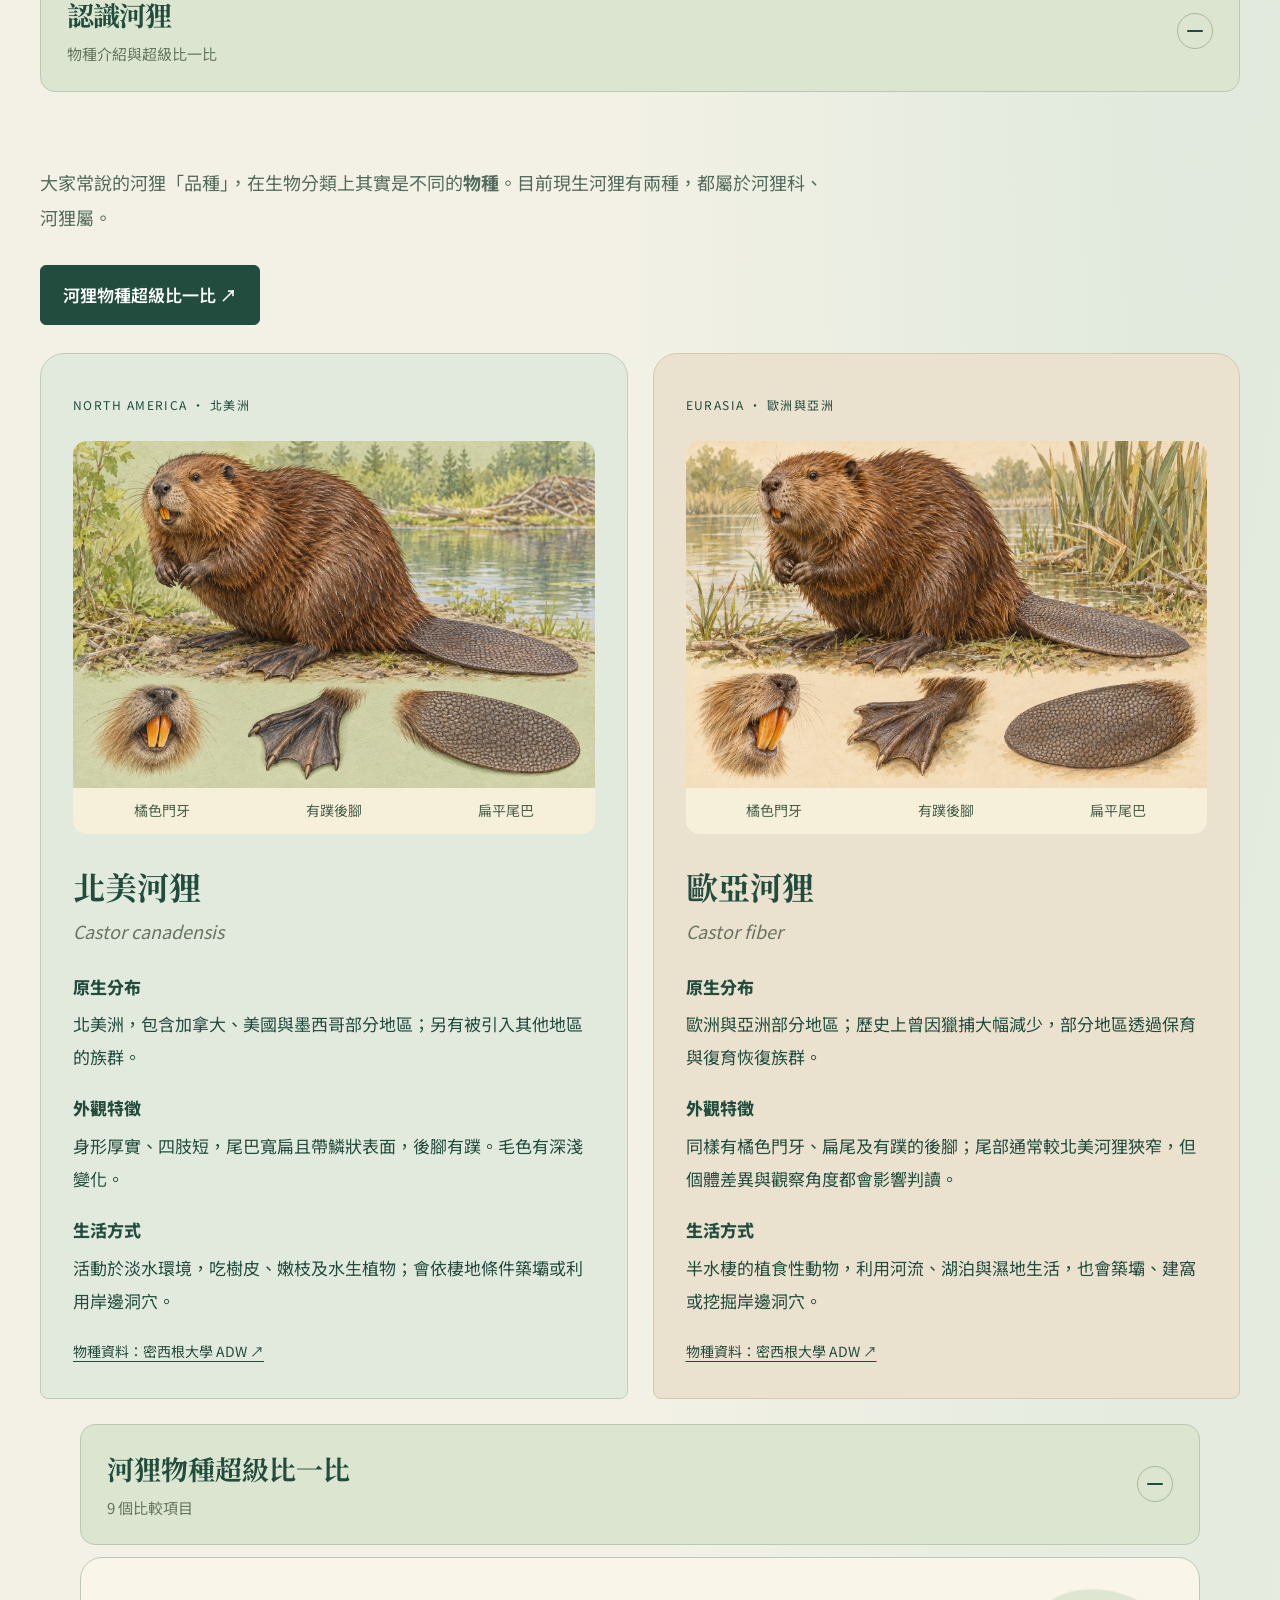
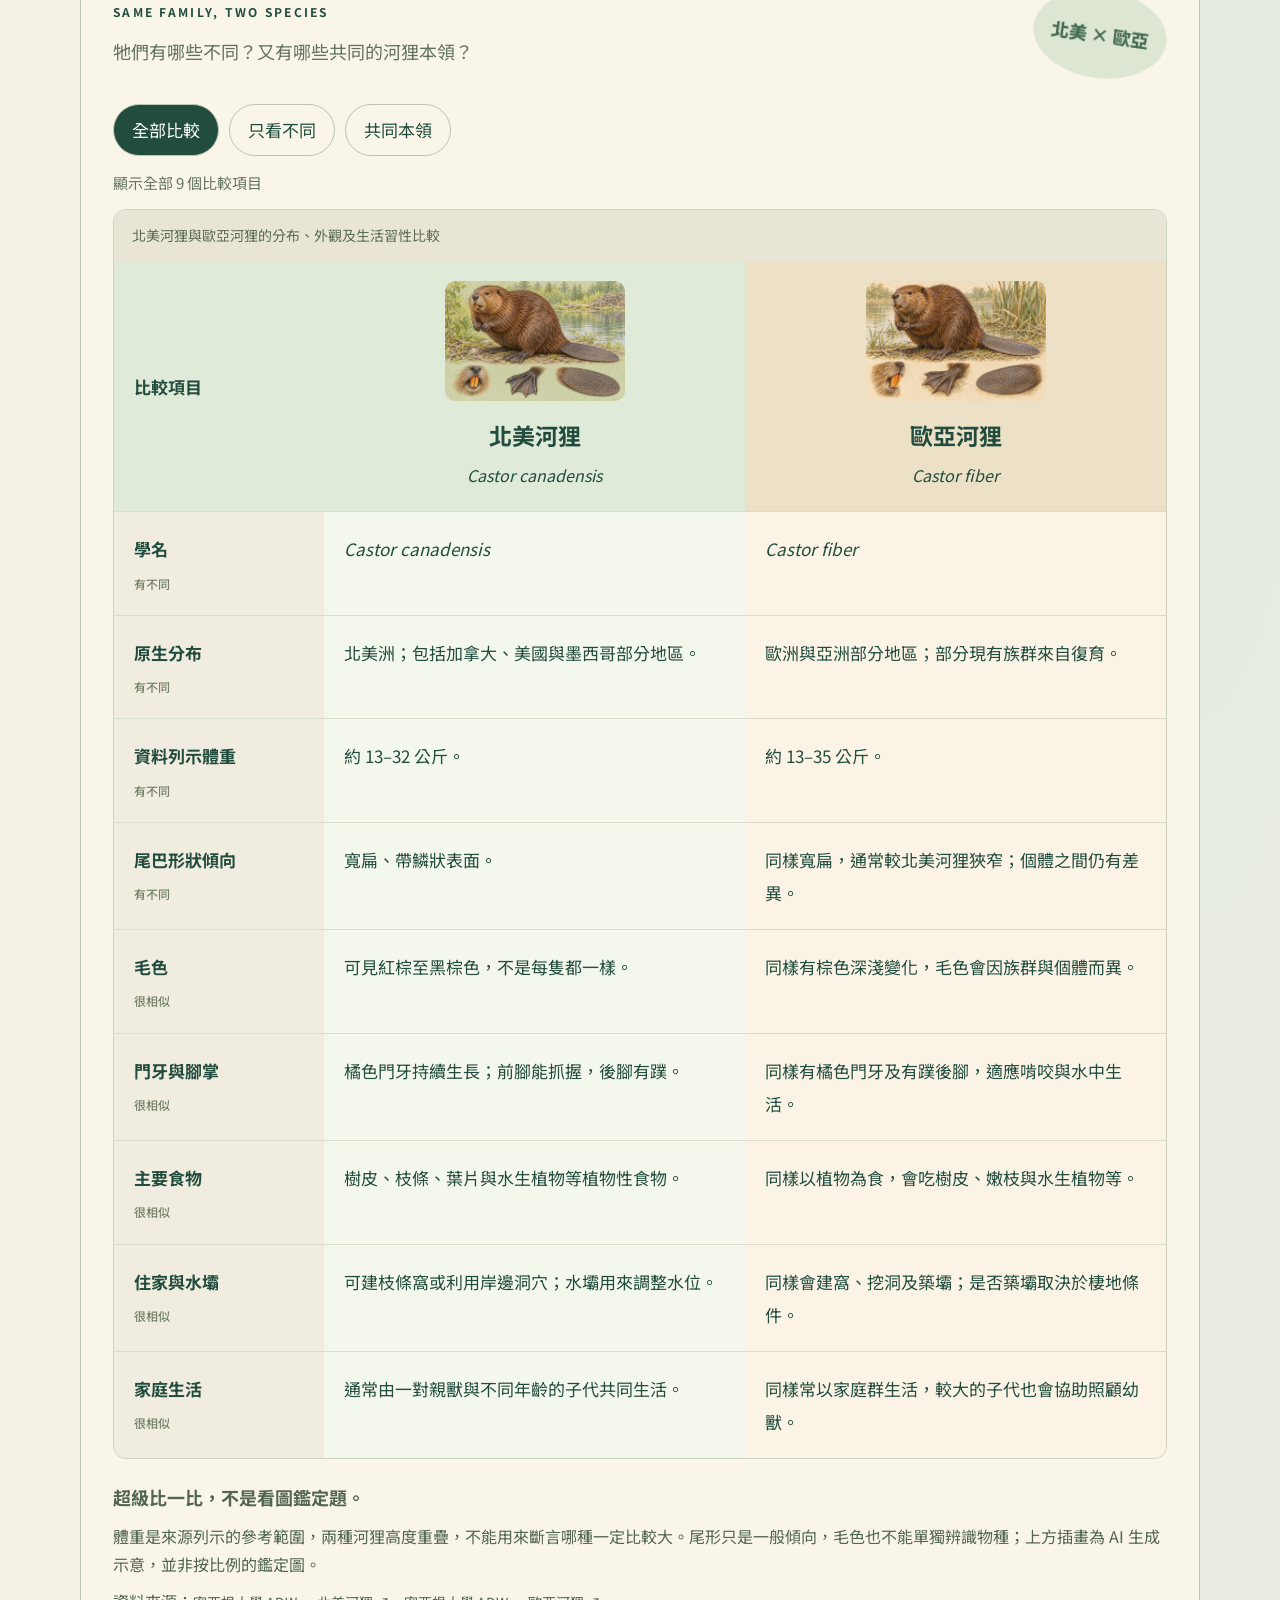
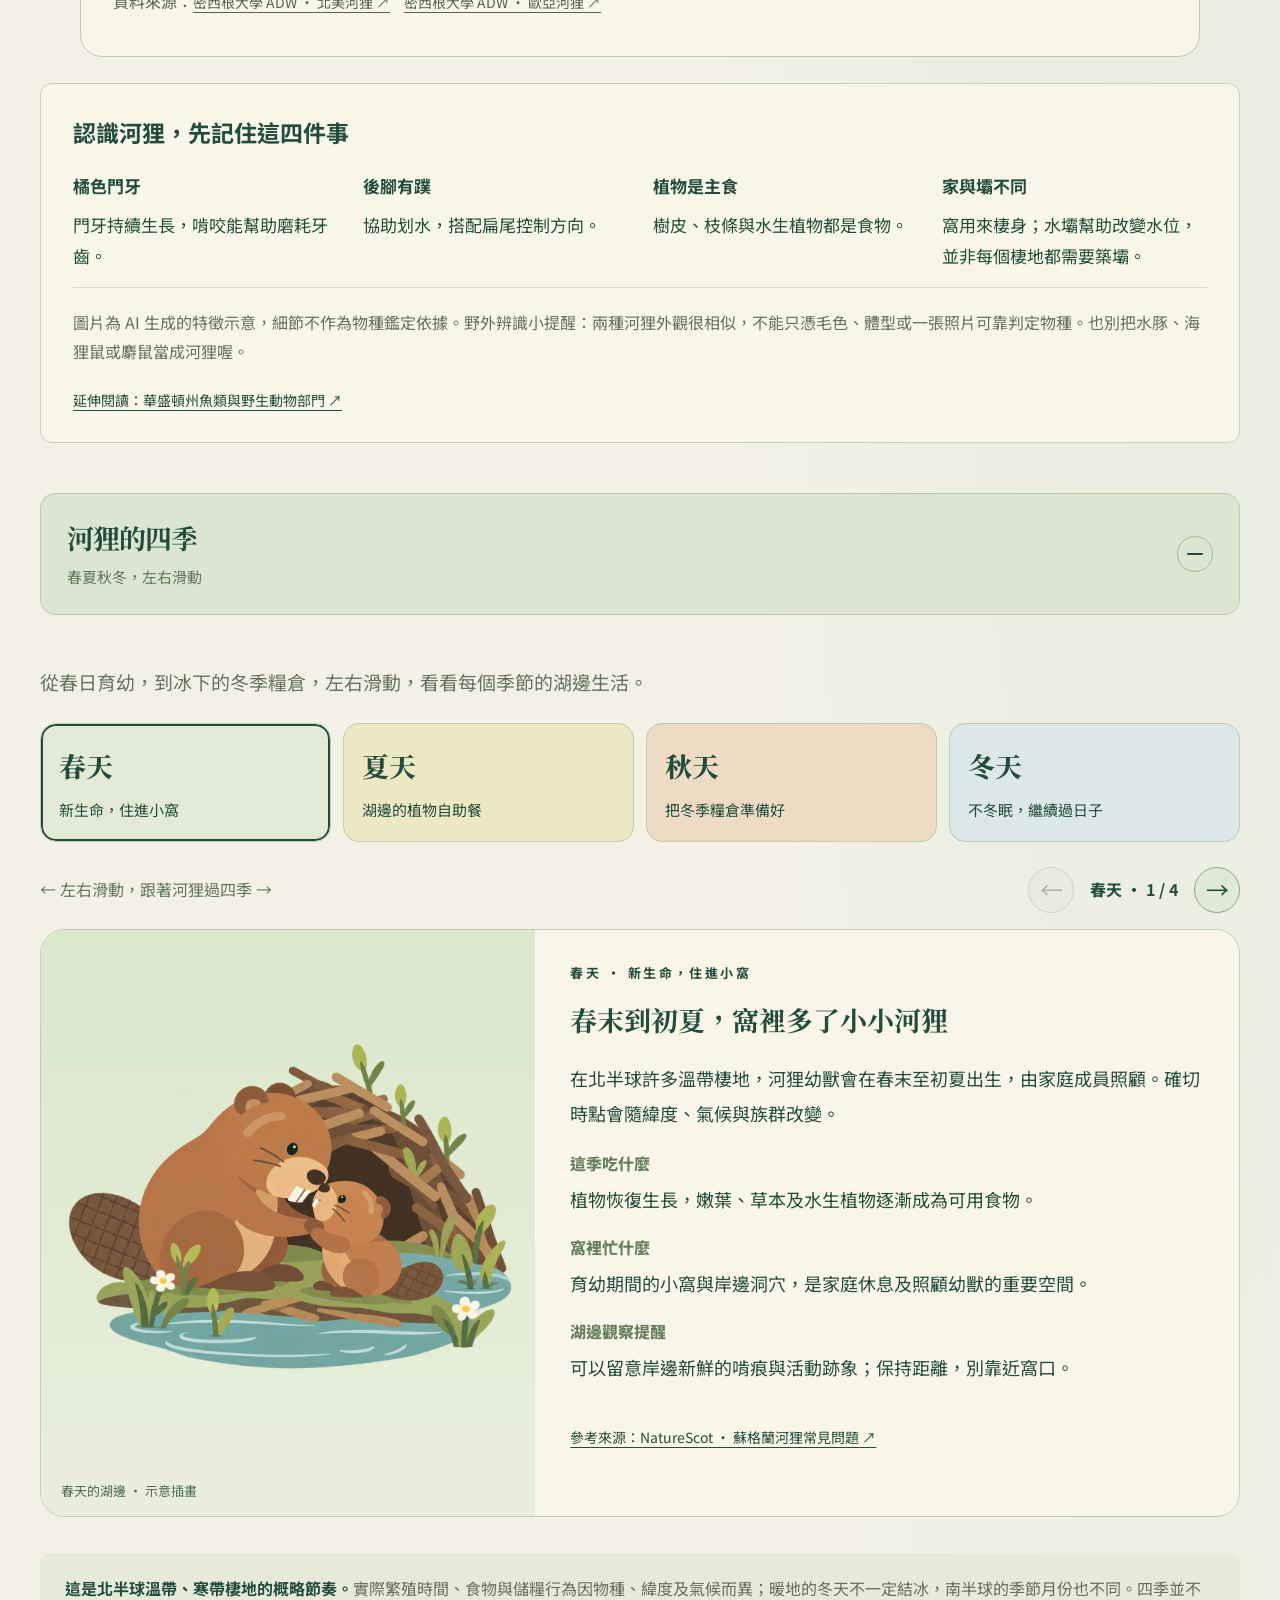
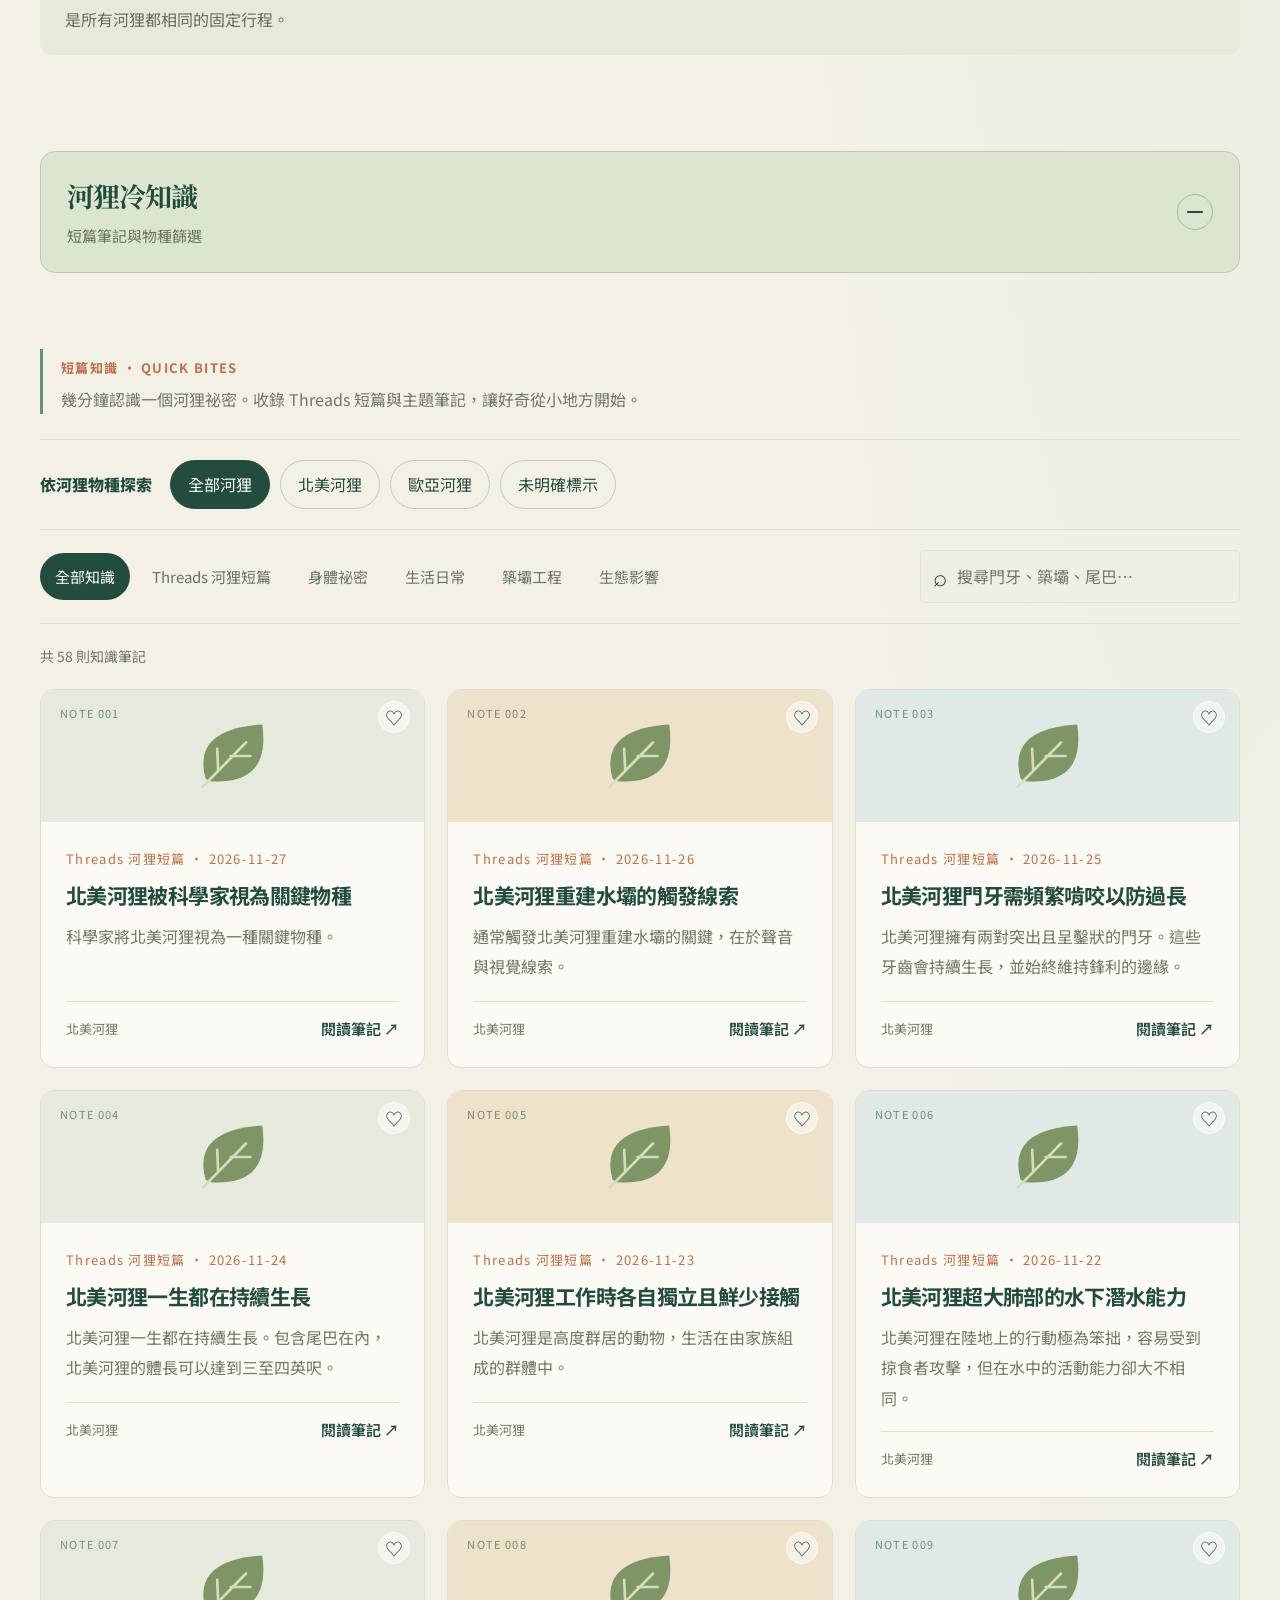
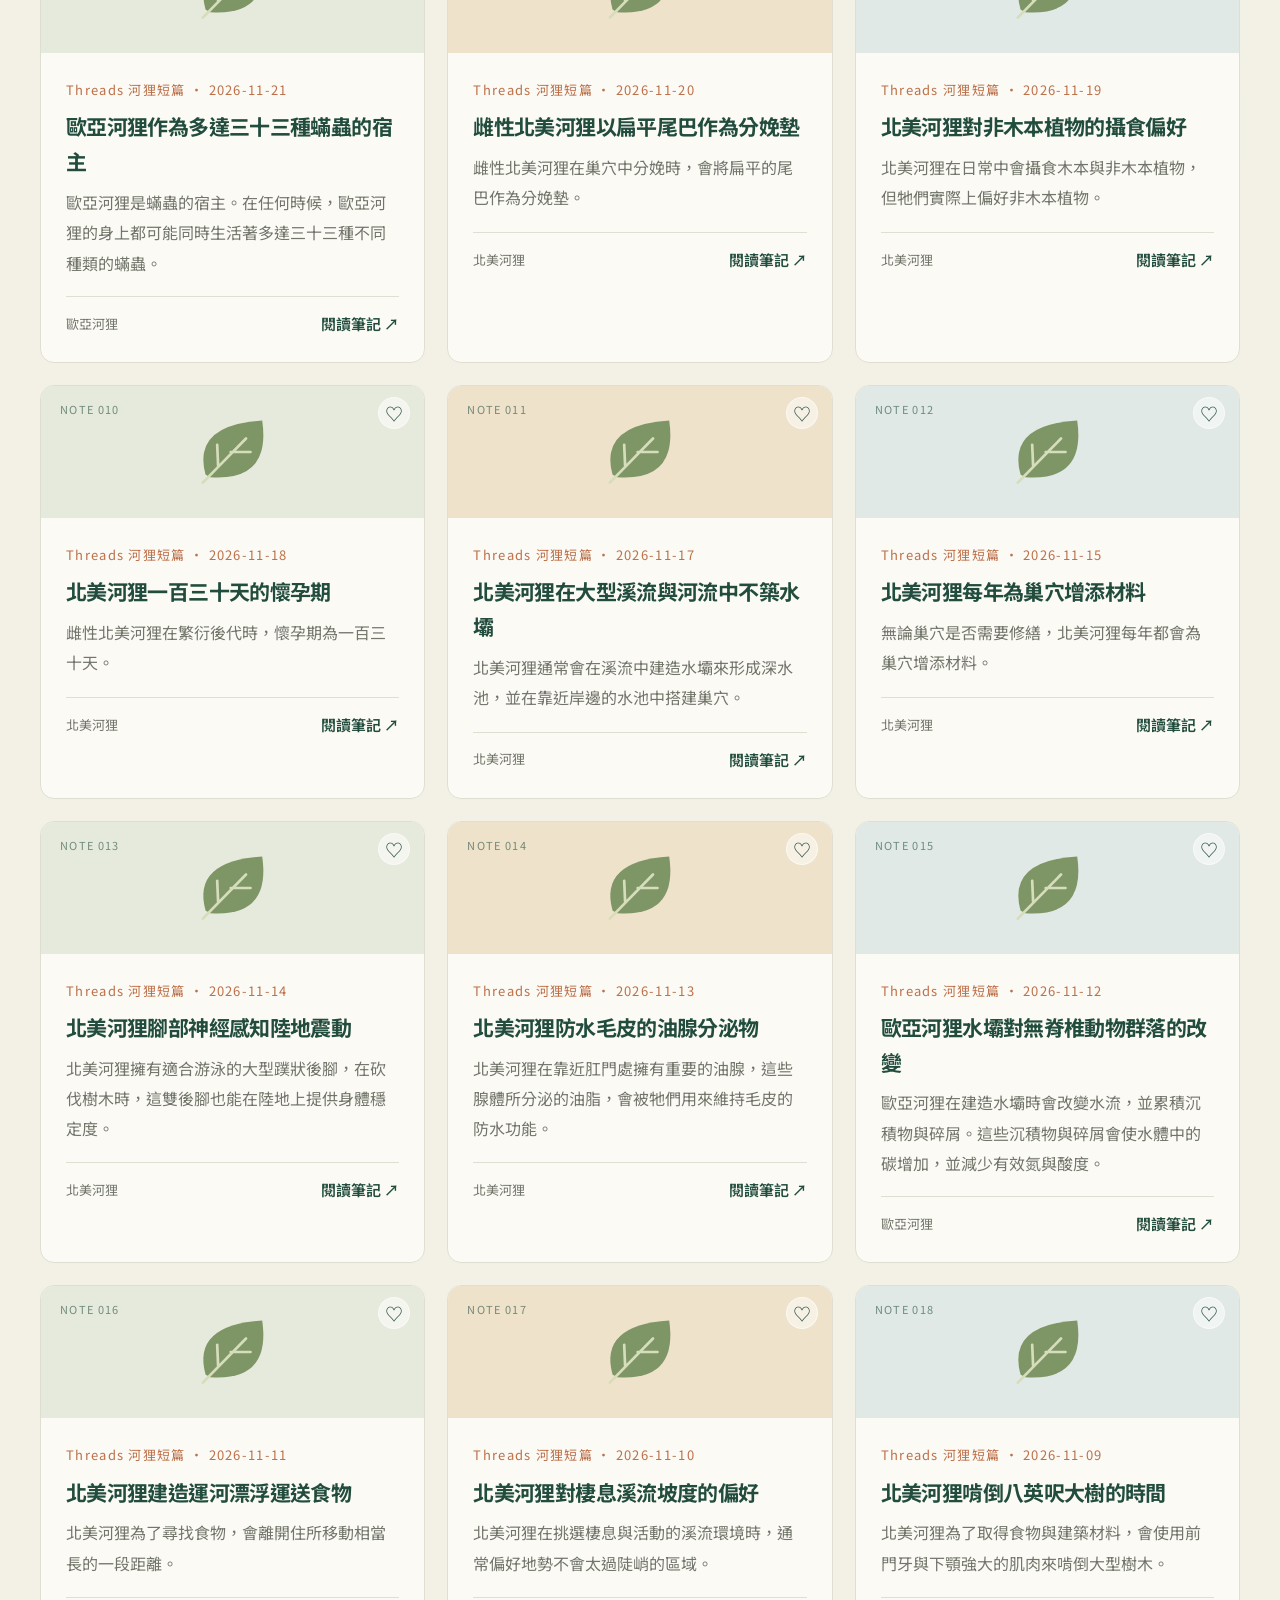
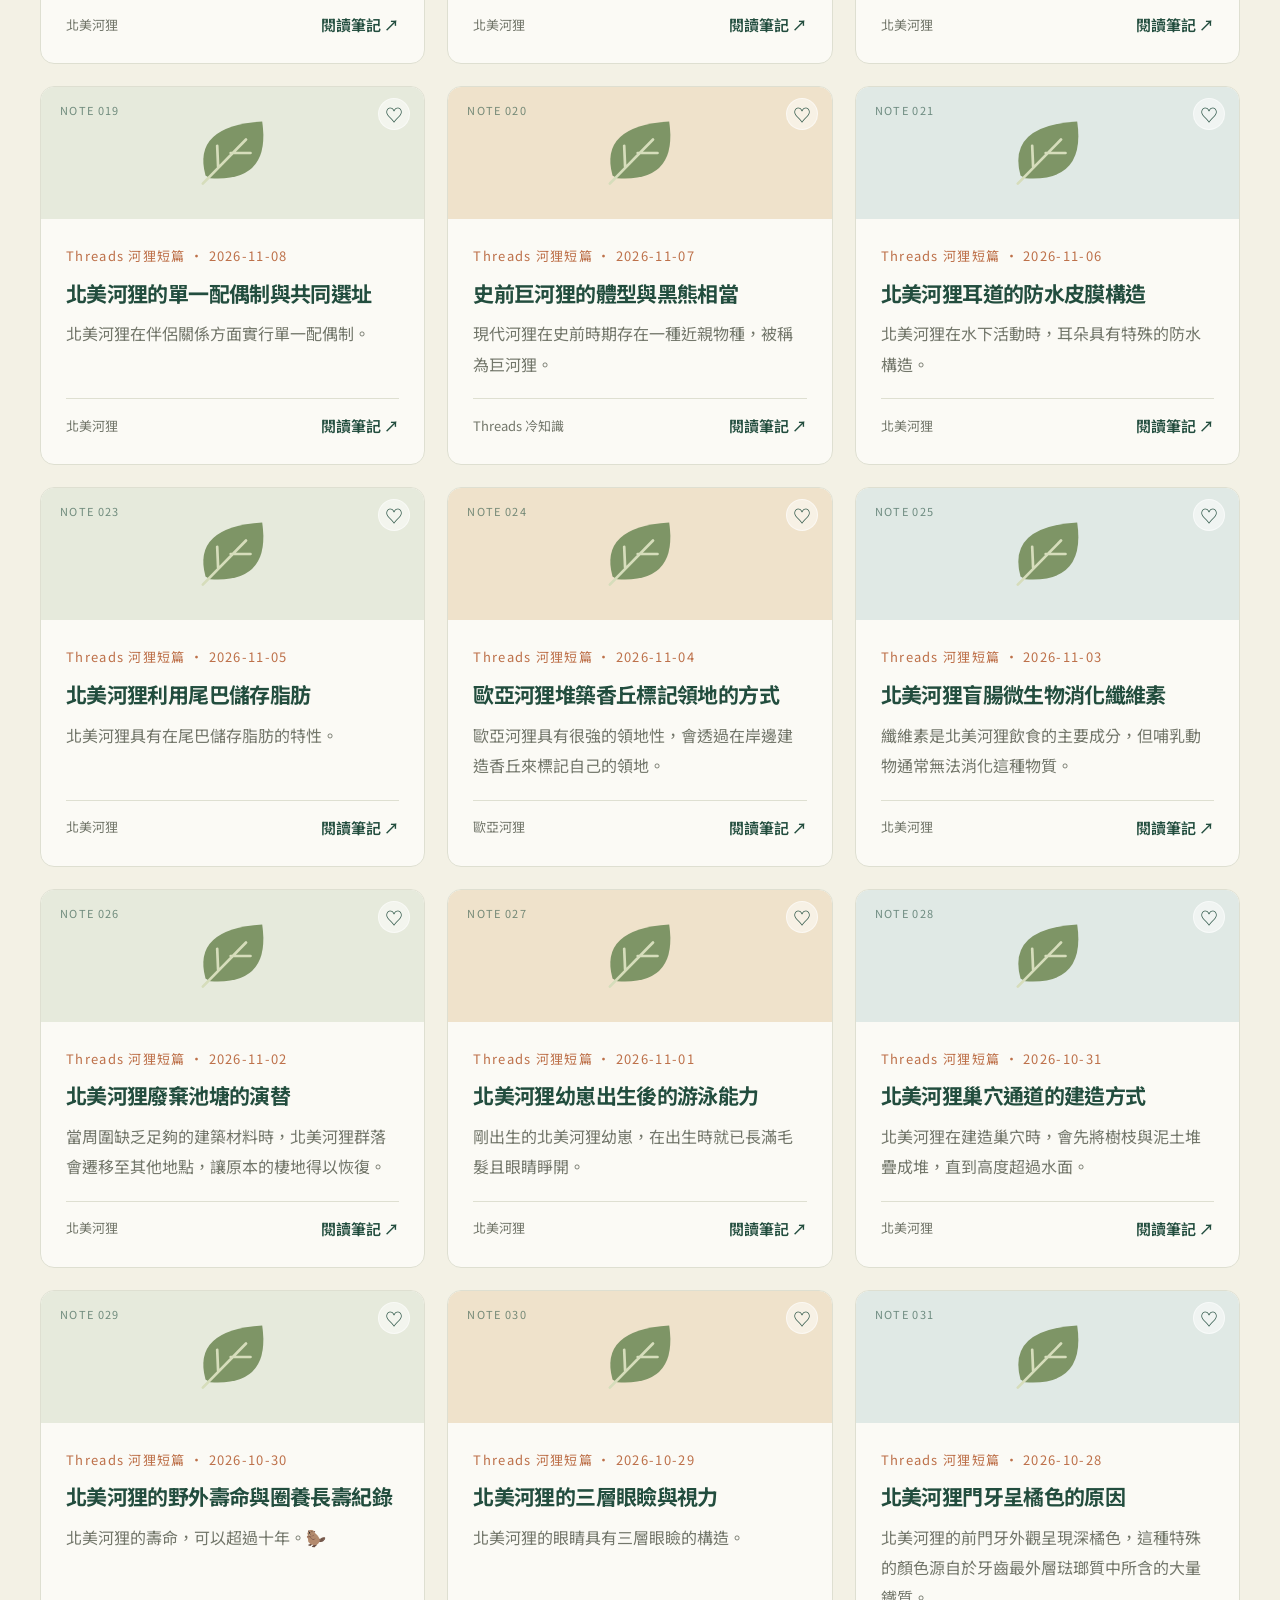
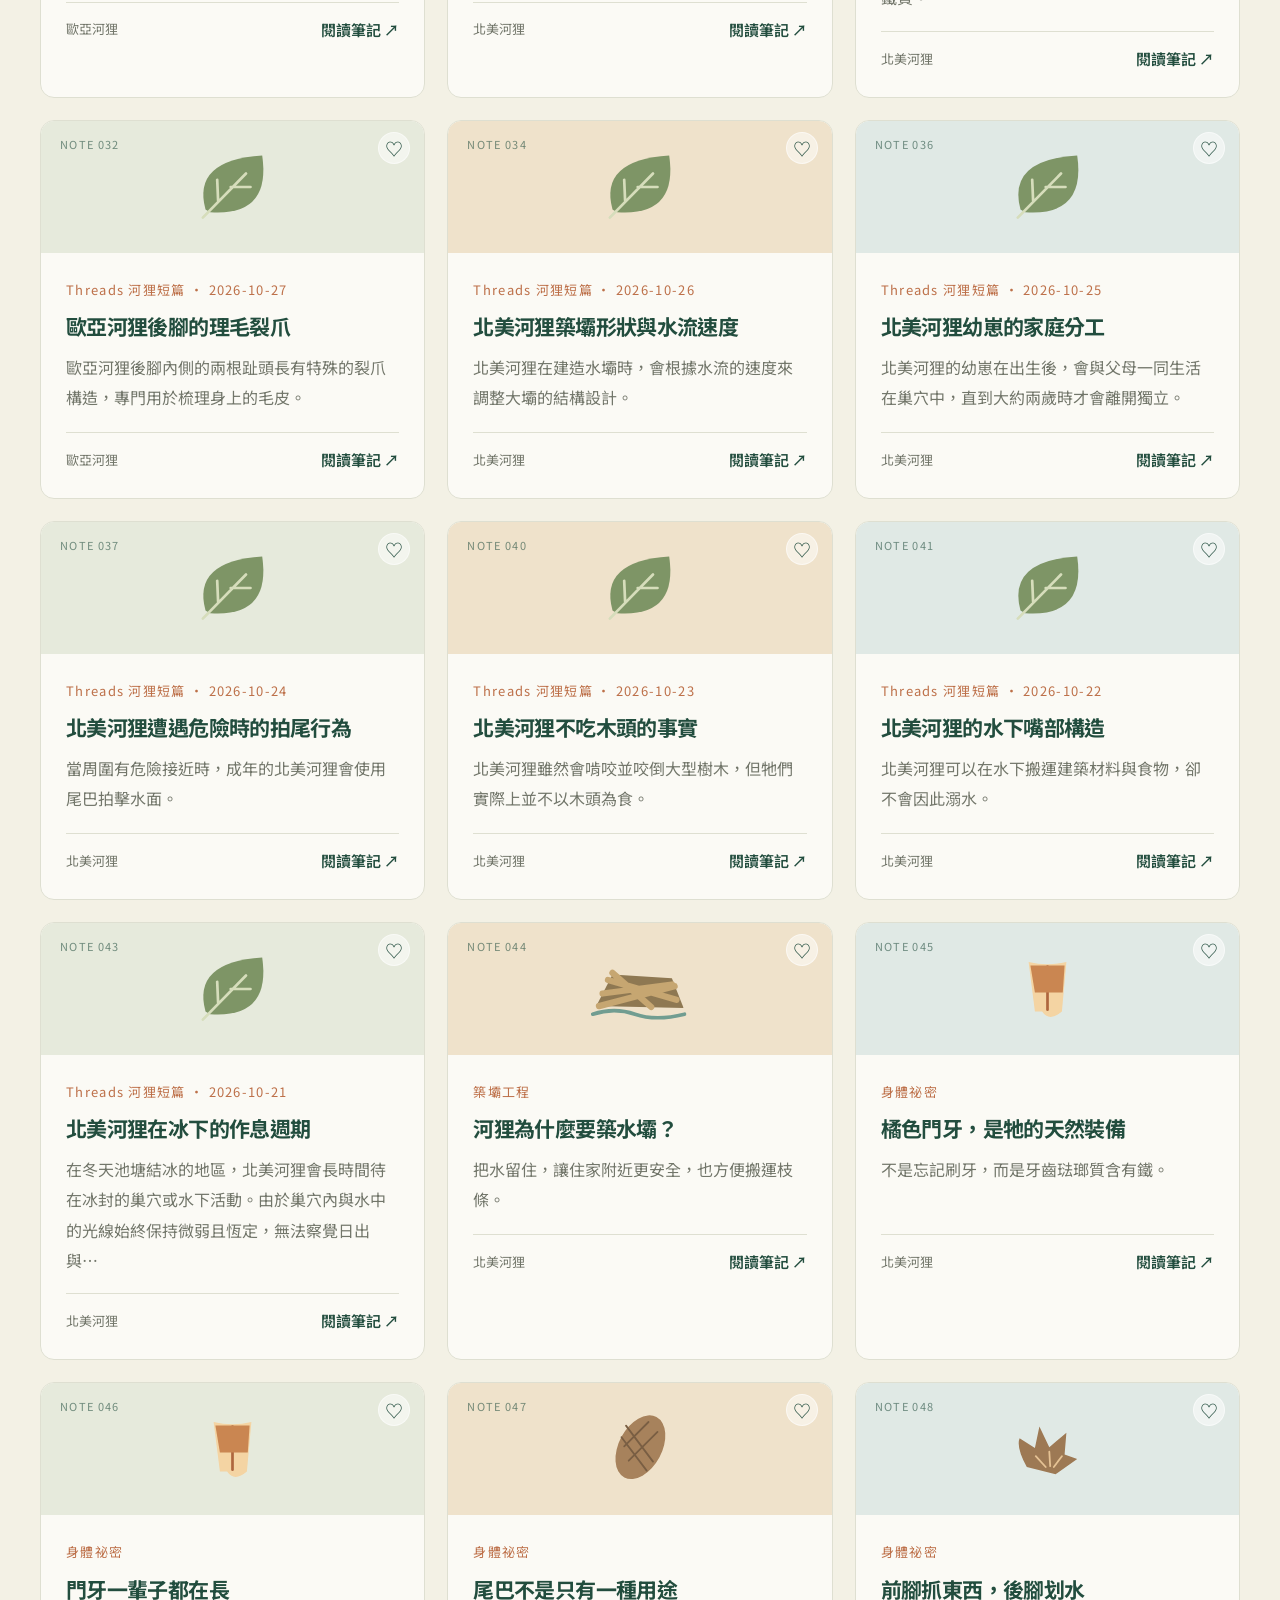
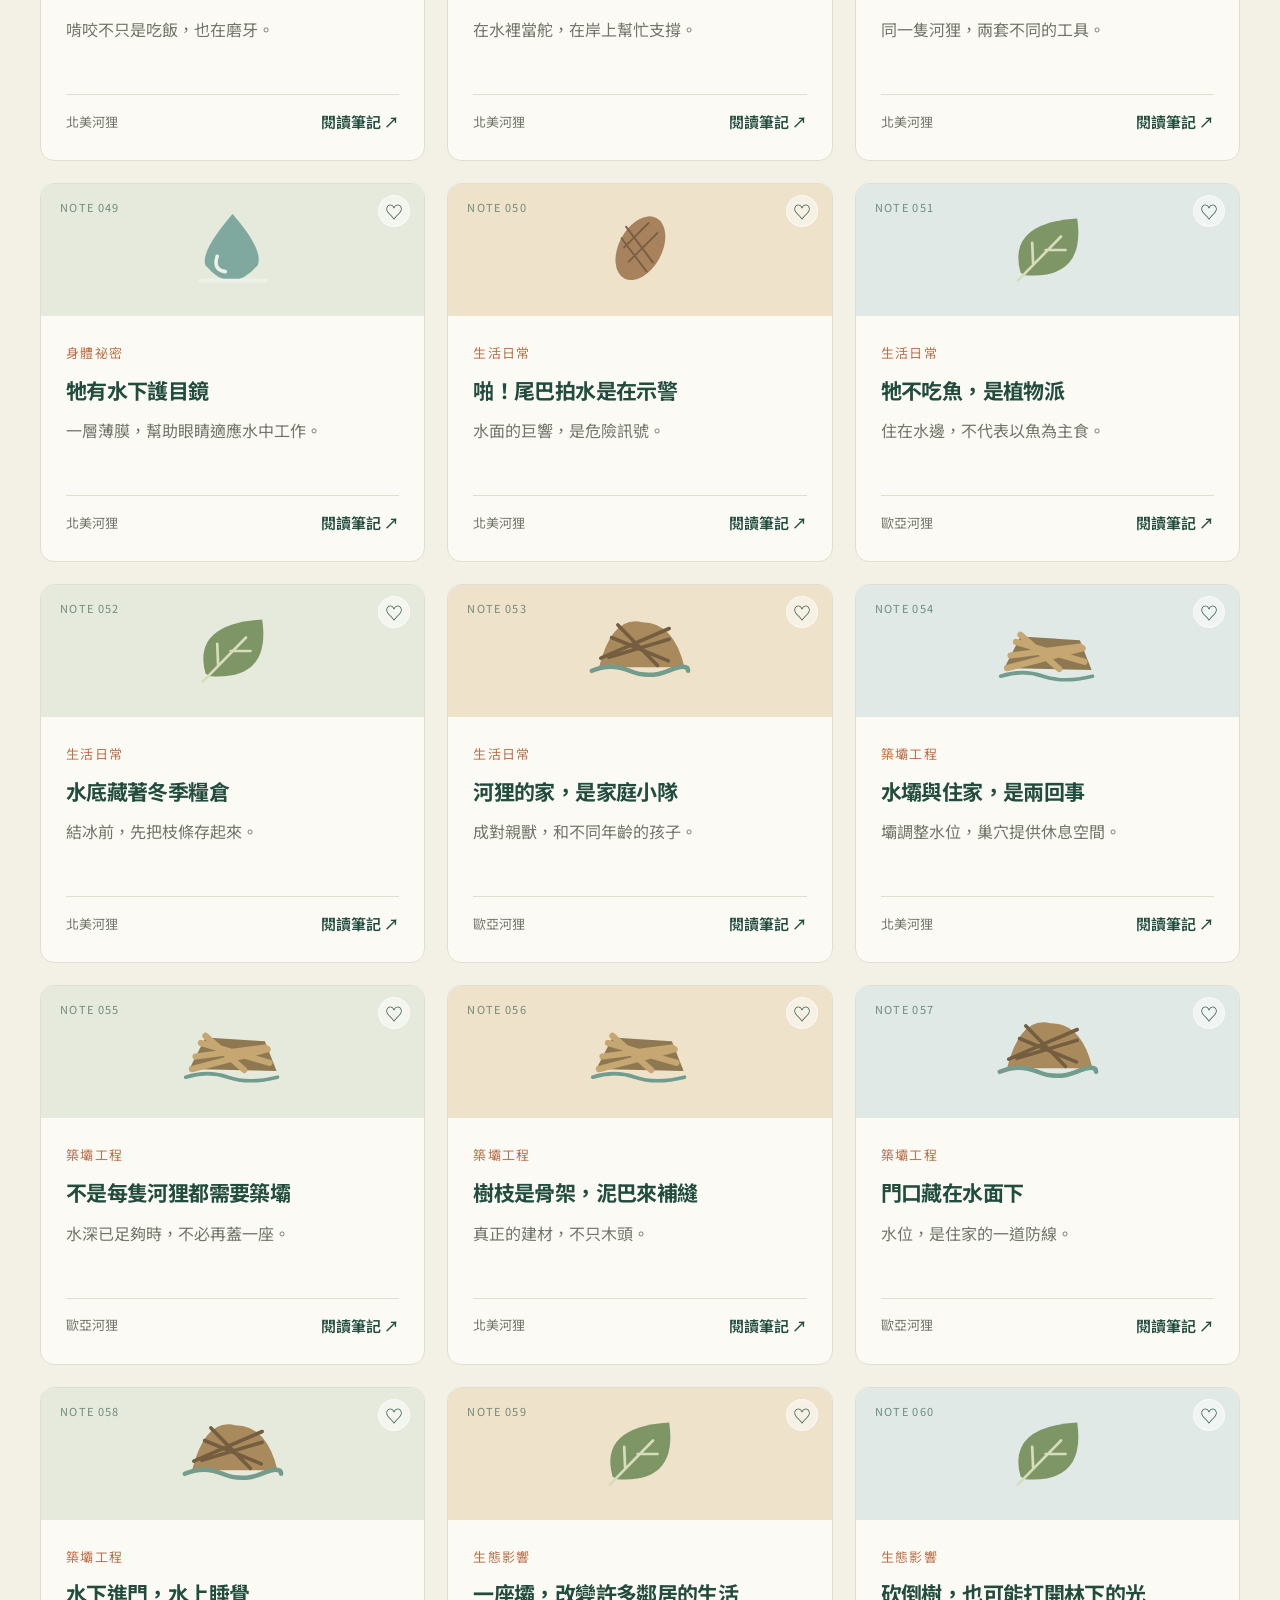
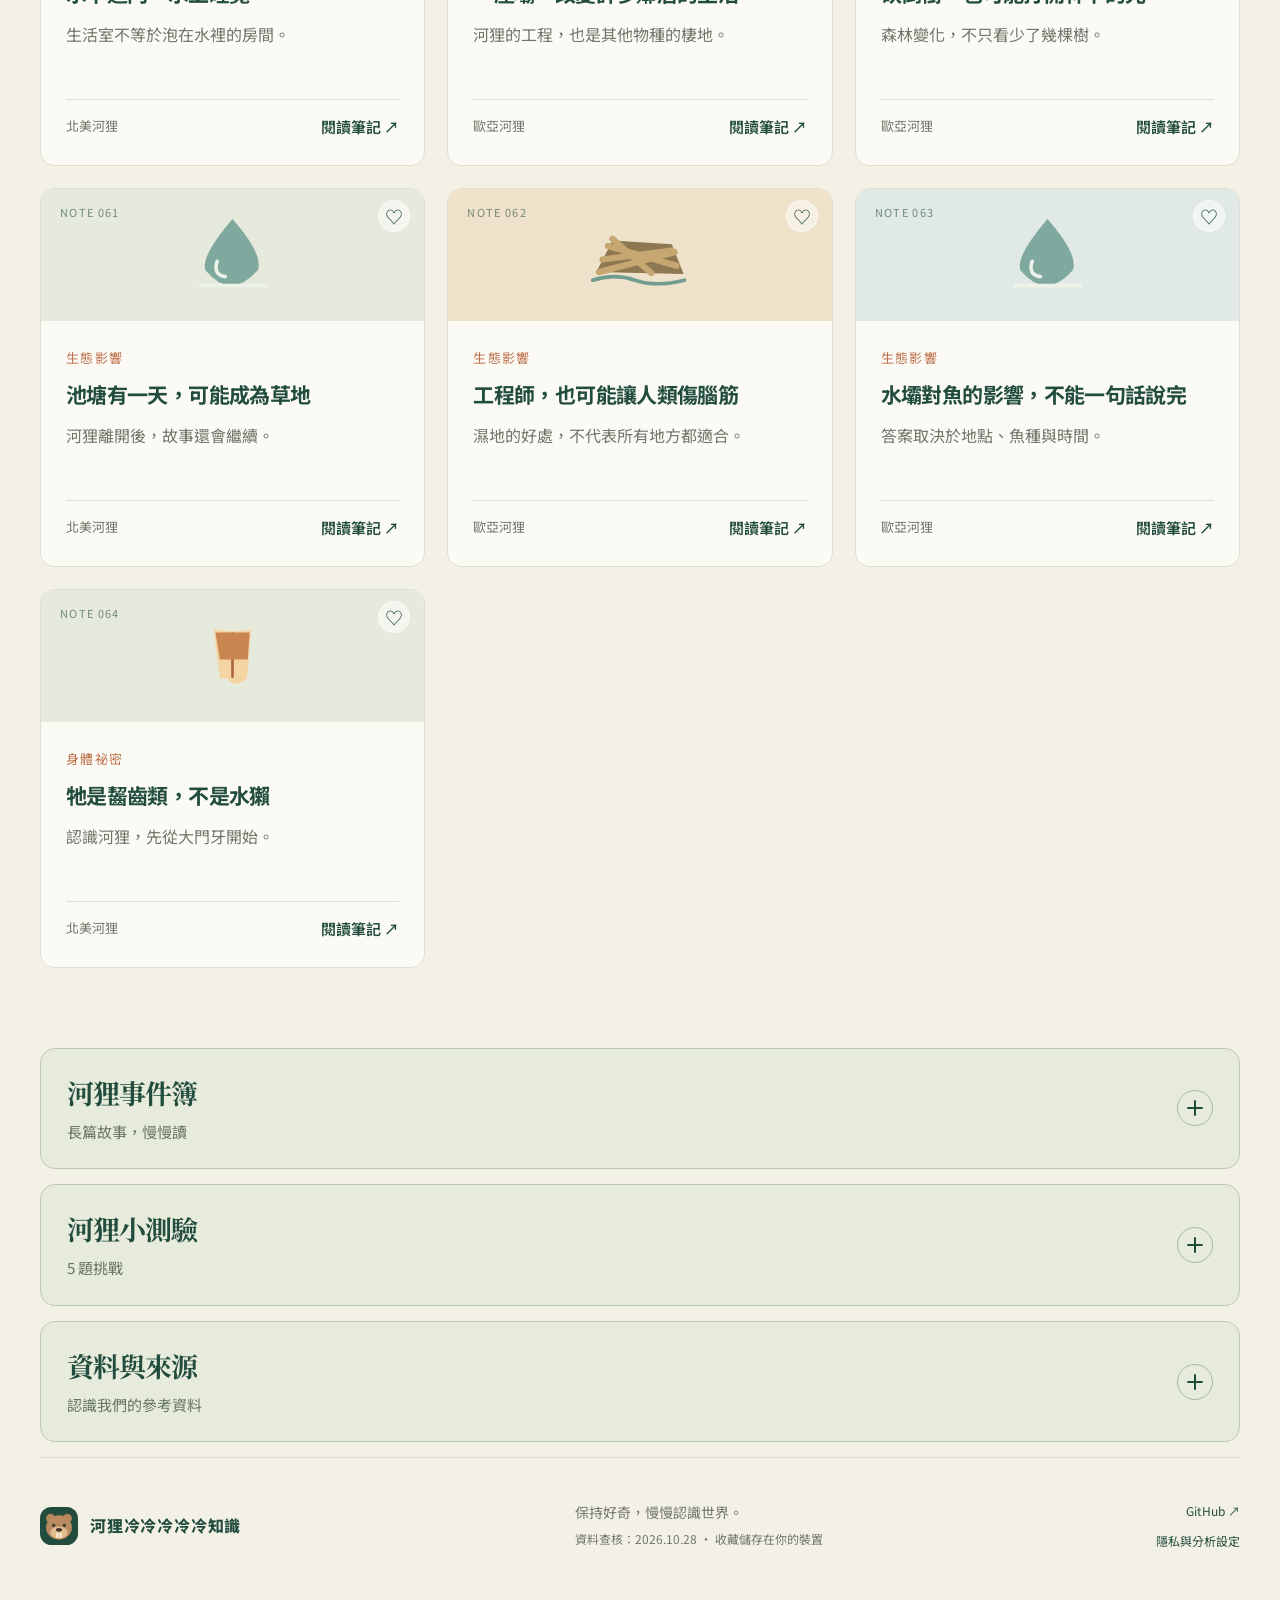
==== commit 8f557f1f: "Build 河狸冷冷冷冷冷知識 with sourced facts and interactive learning" ====
--- a/index.html
+++ b/index.html
@@ -1,5 +1,5 @@
 <!doctype html>
-<html lang="zh-Hant"><head><meta charset="utf-8"><meta name="viewport" content="width=device-width,initial-scale=1"><title>河狸冷冷冷冷冷知識｜小小河狸，大大世界</title><meta name="description" content="從橘色門牙到濕地工程，探索有來源的河狸冷知識。分類搜尋、收藏與小測驗，一起認識河狸的世界。"><meta name="theme-color" content="#224d3e"><meta property="og:title" content="河狸冷冷冷冷冷知識"><meta property="og:description" content="小小河狸，大大世界。一起潛進有趣的自然知識。"><link rel="icon" href="assets/beaver.svg" type="image/svg+xml"><link rel="stylesheet" href="style.css?v=suppliedart1"><link rel="stylesheet" href="motion.css?v=logcursor1"><script src="config.js?v=20261028-ga4" defer></script><script src="analytics.js" defer></script><script src="facts.js?v=whydams1" defer></script><script src="archive.js?v=f81b5ca5363c" defer></script><script src="editorial-updates.js?v=population-20261101" defer></script><script src="app.js?v=whydams1" defer></script><script src="motion.js?v=original1" defer></script></head>
+<html lang="zh-Hant"><head><meta charset="utf-8"><meta name="viewport" content="width=device-width,initial-scale=1"><title>河狸冷冷冷冷冷知識｜小小河狸，大大世界</title><meta name="description" content="從橘色門牙到濕地工程，探索有來源的河狸冷知識。分類搜尋、收藏與小測驗，一起認識河狸的世界。"><meta name="theme-color" content="#224d3e"><meta property="og:title" content="河狸冷冷冷冷冷知識"><meta property="og:description" content="小小河狸，大大世界。一起潛進有趣的自然知識。"><link rel="icon" href="assets/beaver.svg" type="image/svg+xml"><link rel="stylesheet" href="style.css?v=suppliedart1"><link rel="stylesheet" href="motion.css?v=logcursor1"><script src="config.js?v=20261028-ga4" defer></script><script src="analytics.js" defer></script><script src="facts.js?v=whydams1" defer></script><script src="archive.js?v=d17e11c19dac" defer></script><script src="editorial-updates.js?v=population-20261101" defer></script><script src="app.js?v=whydams1" defer></script><script src="motion.js?v=original1" defer></script></head>
 <body><div id="pageProgress" aria-hidden="true"></div><a class="skip" href="#explore">跳到冷知識</a><header class="nav wrap"><a class="brand" href="./"><img src="assets/beaver.svg" alt="" width="42" height="42"><span>河狸冷冷冷冷冷知識<small>THE BEAVER FIELD NOTES</small></span></a><button id="mobileMenuToggle" class="mobile-menu-toggle" type="button" aria-controls="mainNavigation" aria-expanded="false">☰ 選單</button><nav id="mainNavigation" aria-label="主選單"><a href="#species">認識河狸</a><a href="#seasons">河狸四季</a><a href="#explore">河狸冷知識</a><a href="#stories">河狸事件簿</a><a href="#quiz">河狸小測驗</a><button id="savedNav" class="plain">我的收藏 <span id="savedCount">0</span></button></nav></header>
 <main><section class="hero wrap"><div class="hero-copy"><p class="eyebrow"><span></span> 湖邊有個窩 · 好奇心在這裡住下</p><h1>歡迎來到，<br>河狸的<span>窩。</span></h1><p class="intro">穿過森林，在湖邊坐一會兒。<br>看看水壩、探探小窩，<br>和河狸一起收藏大自然的祕密。</p><div class="hero-actions"><a class="button" href="#explore">潛進河狸世界 <span>↗</span></a><button id="random" class="plain">↻ 隨機來點冷知識</button></div><div class="hero-meta"><span><b id="totalFacts">20</b> 則知識筆記</span><span>每則皆附參考來源</span><span>全繁體中文</span></div><button id="motionToggle" class="plain" aria-pressed="true">Ⅱ 暫停動畫</button></div><div class="hero-art daily-lodge" aria-labelledby="dailyTitle">
 <p class="eyebrow">A DAY AT THE LODGE</p><h2 id="dailyTitle">河狸的一日作息</h2>
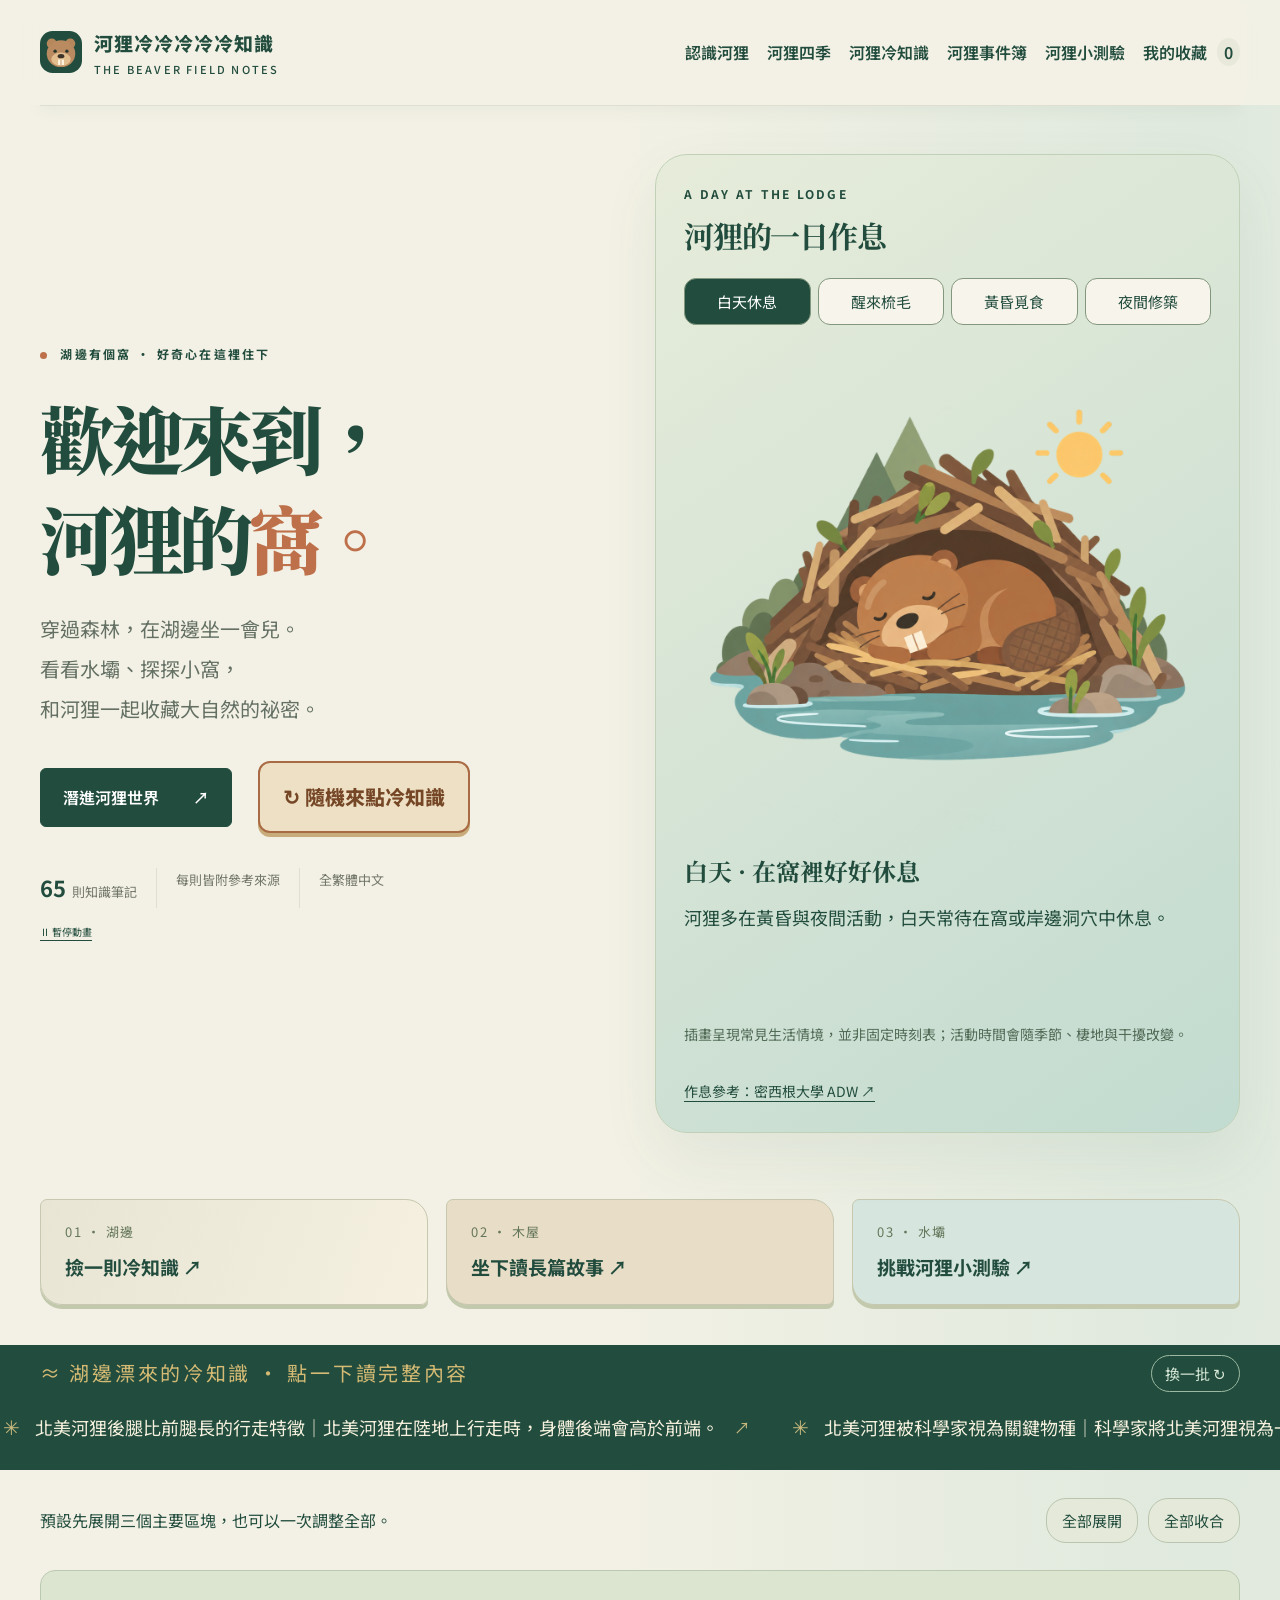
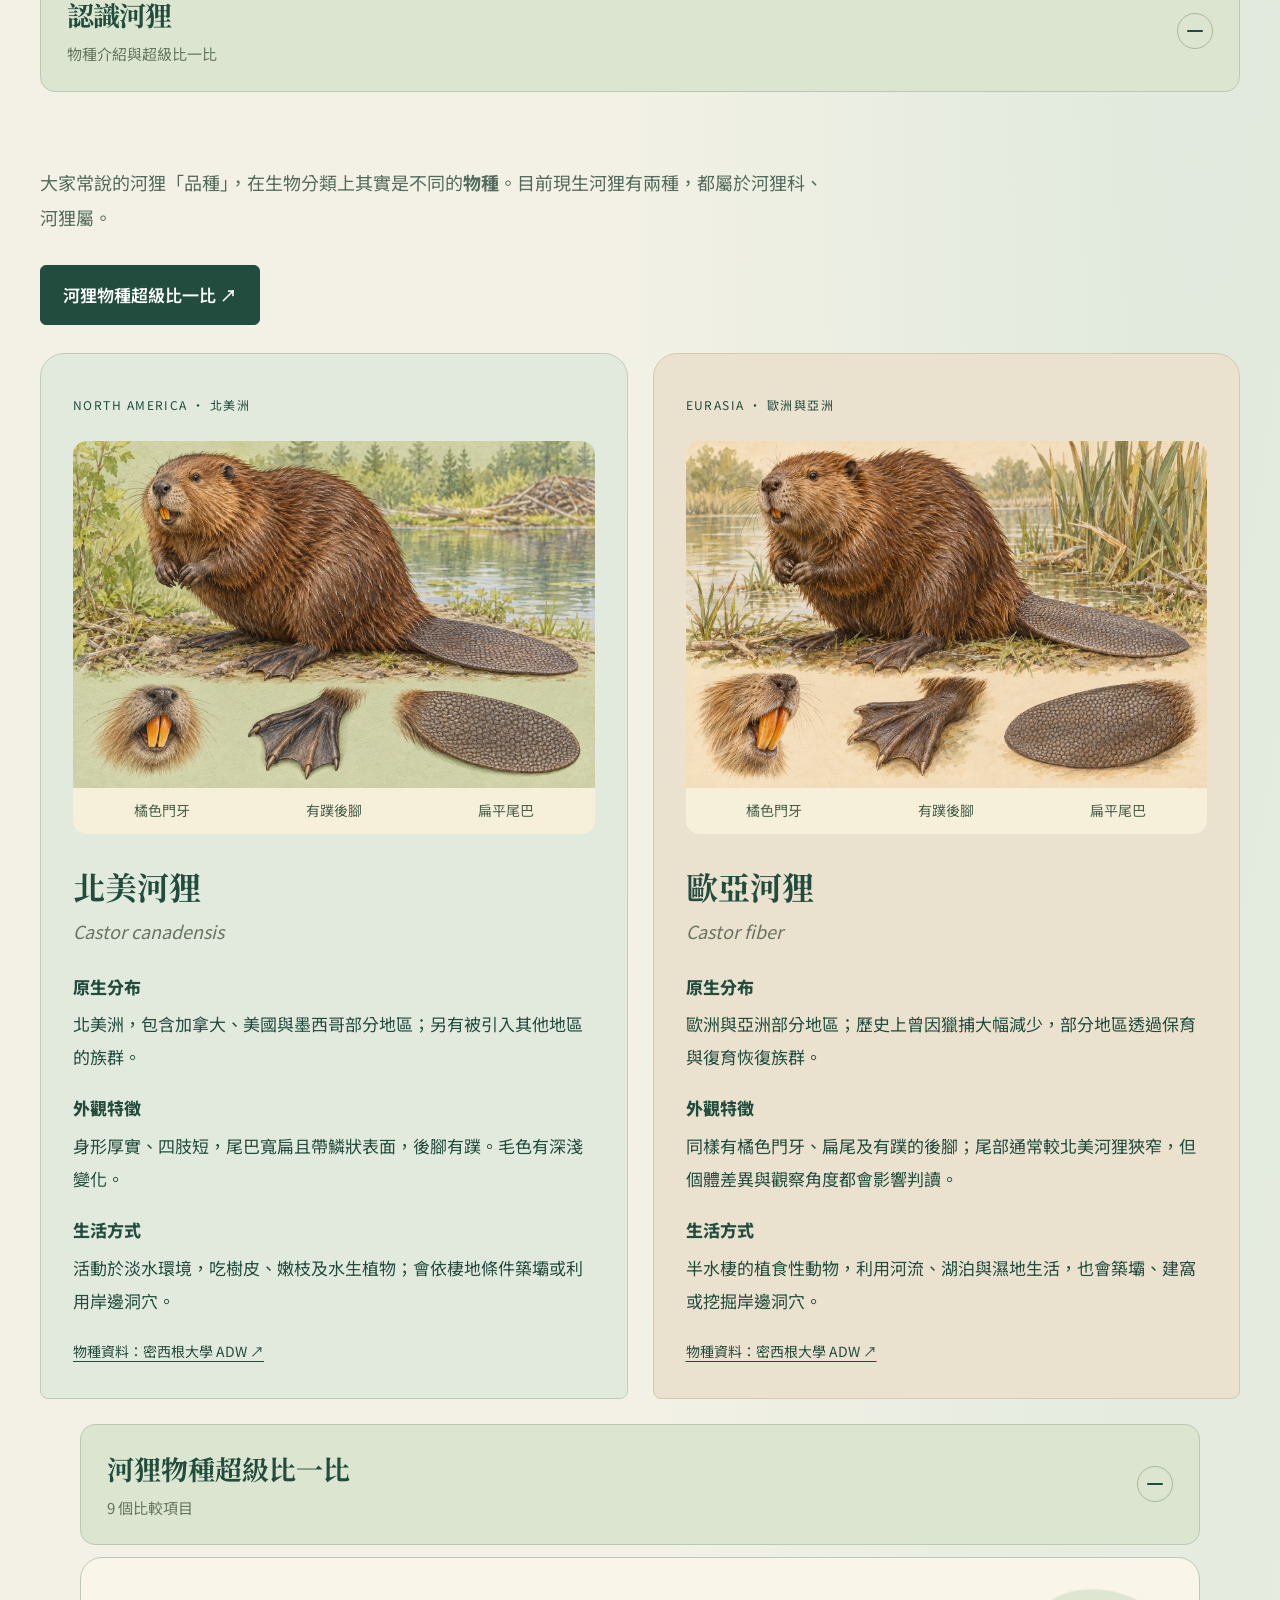
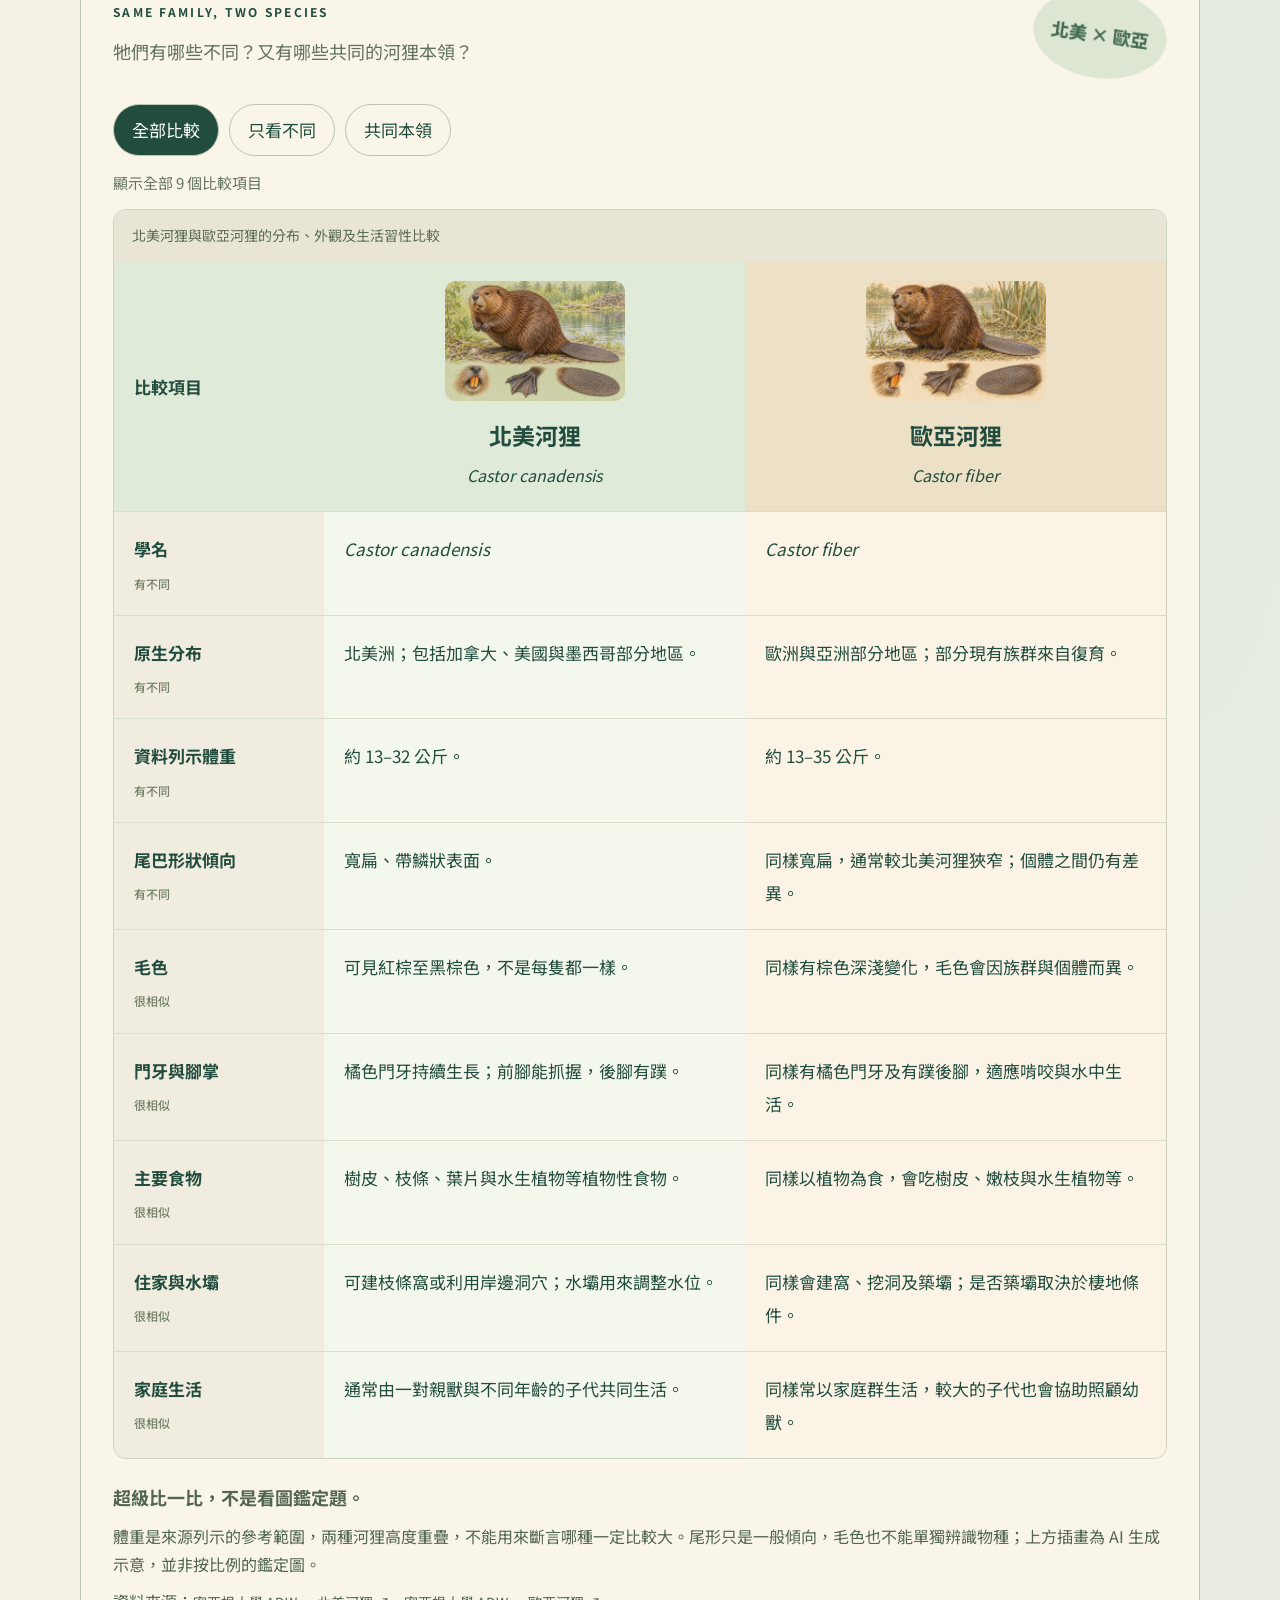
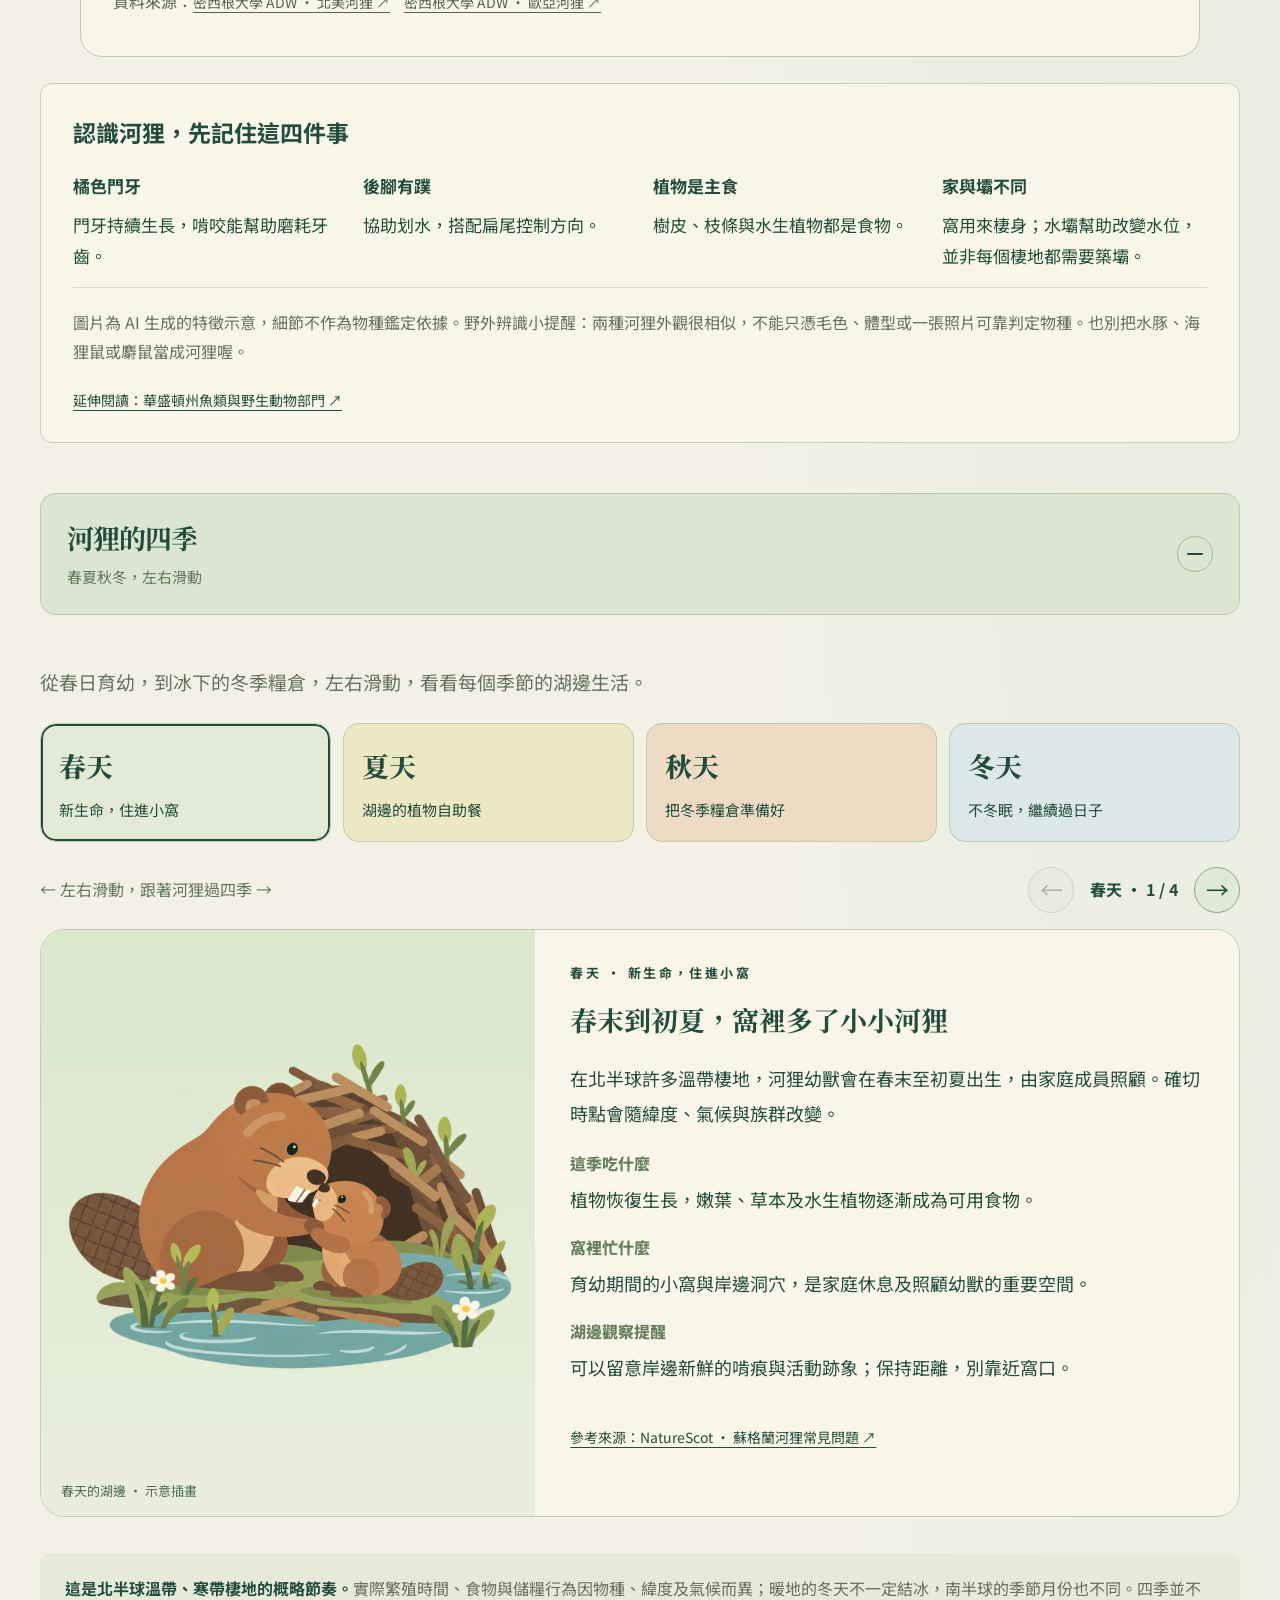
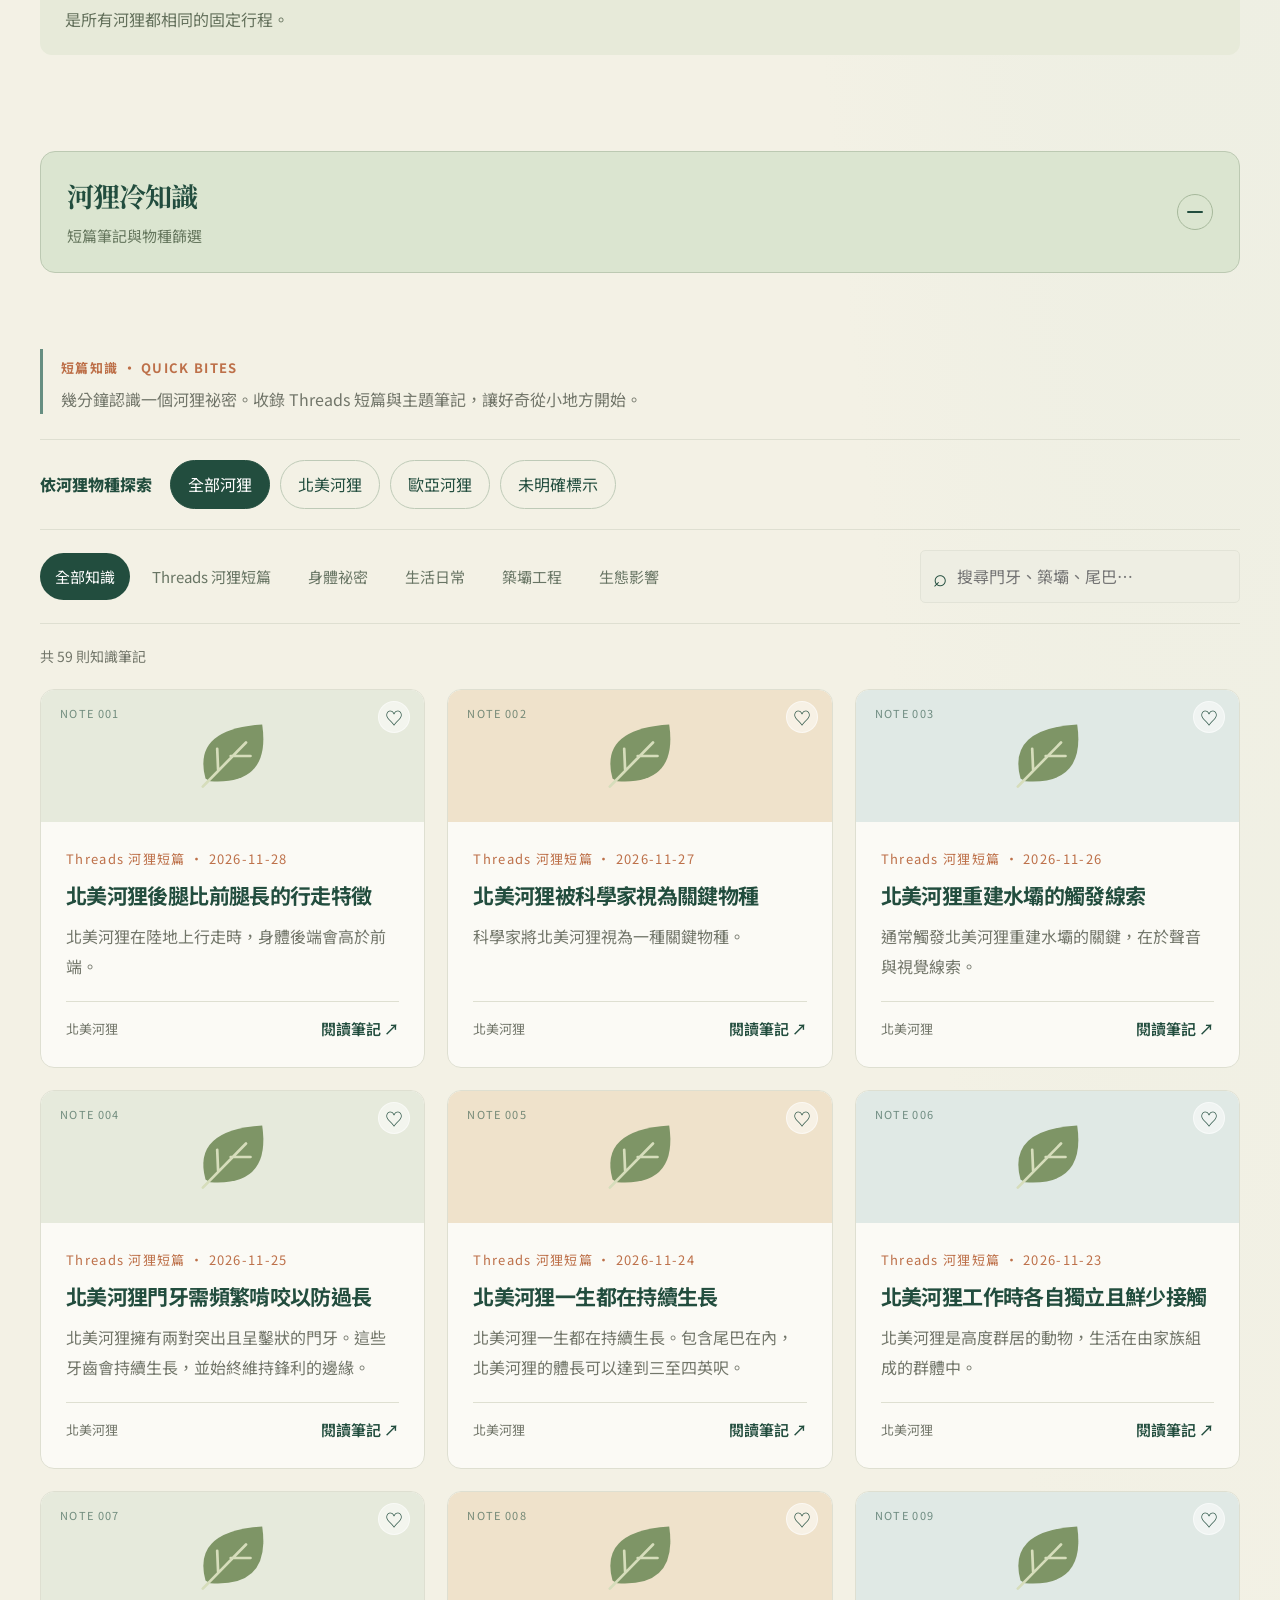
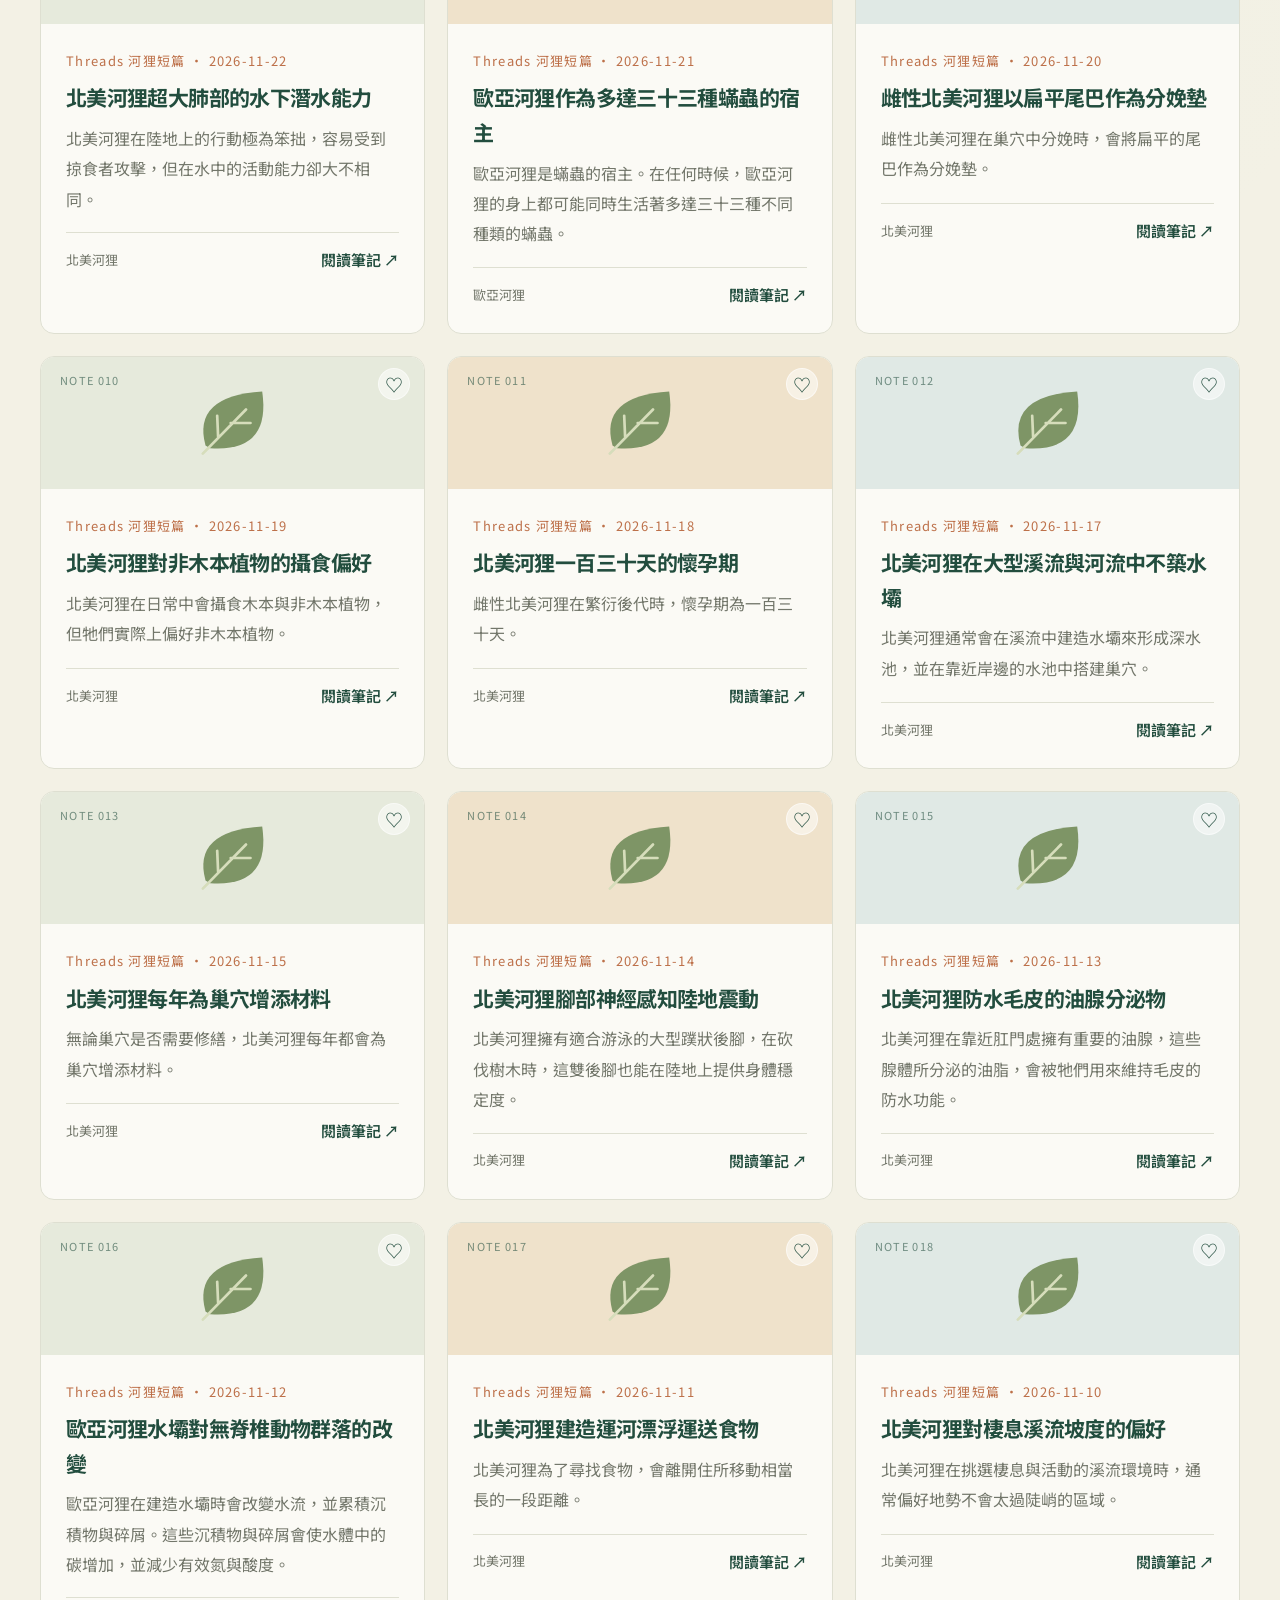
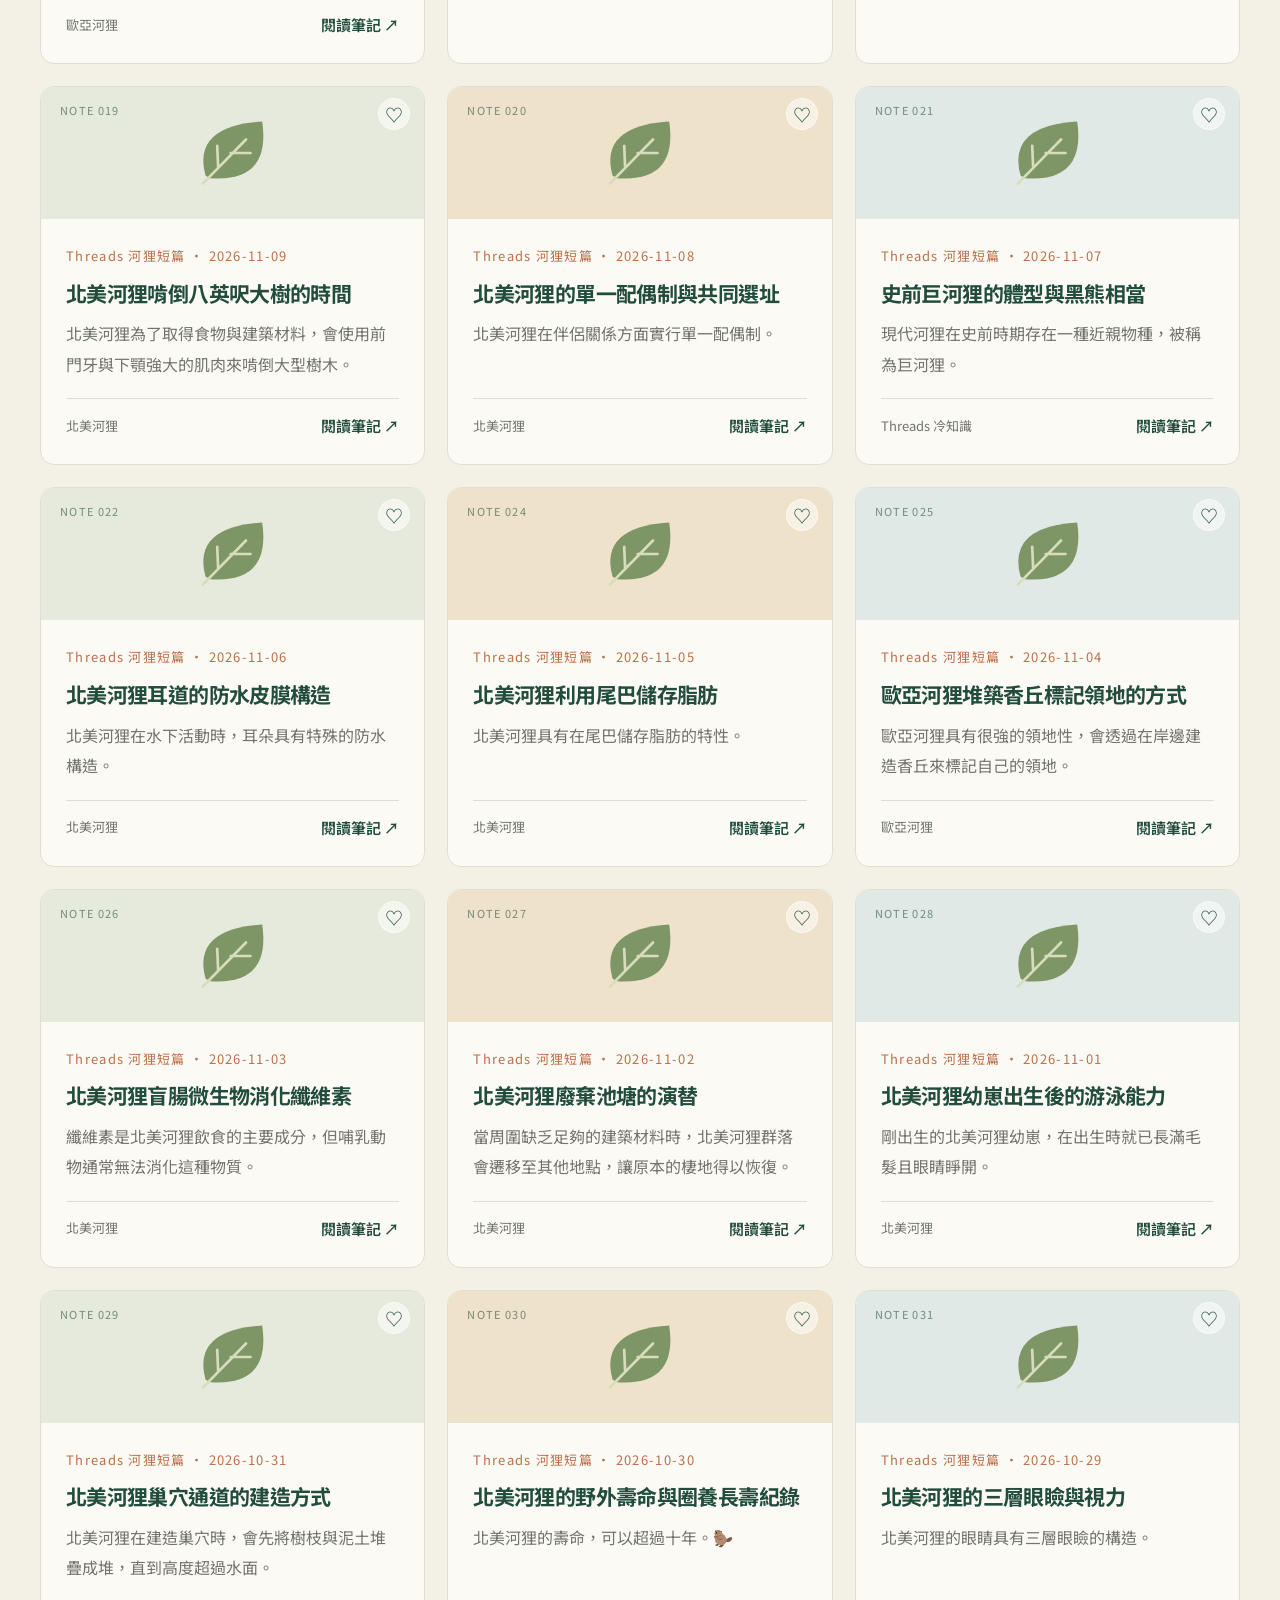
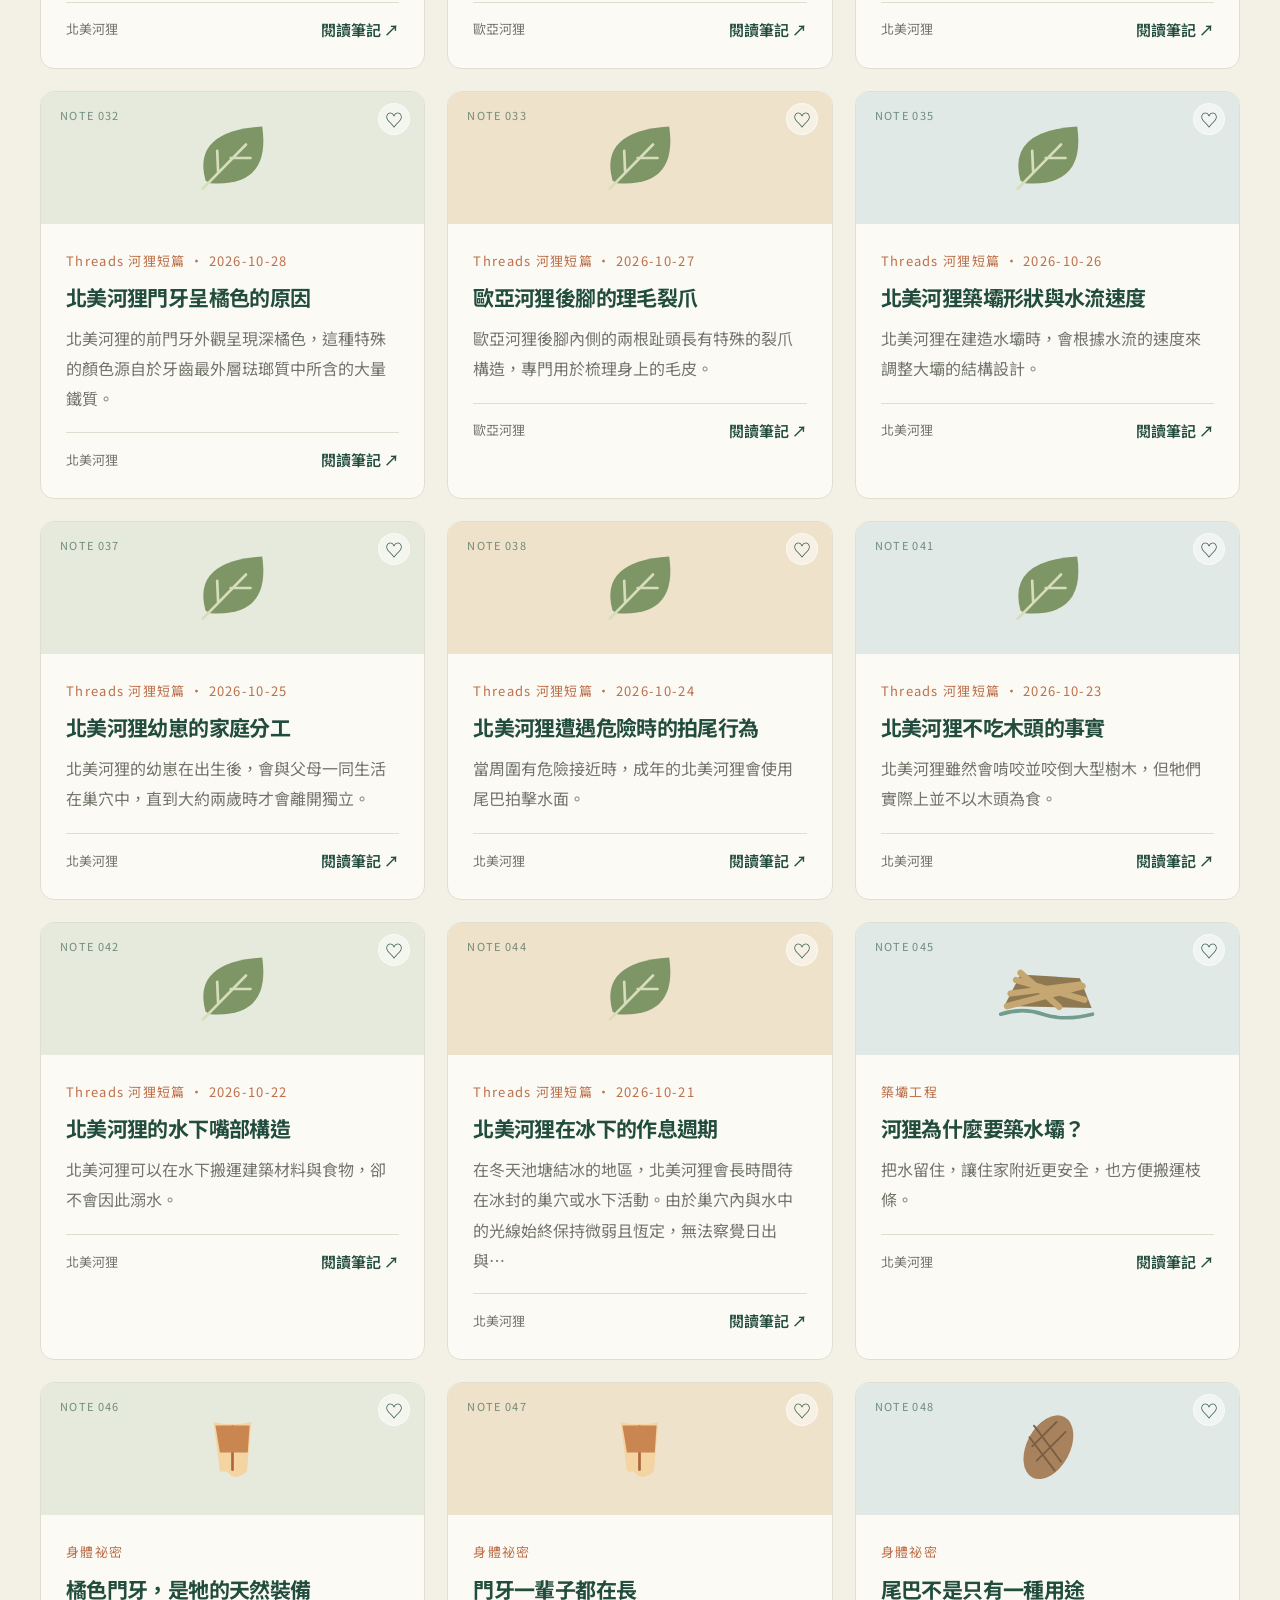
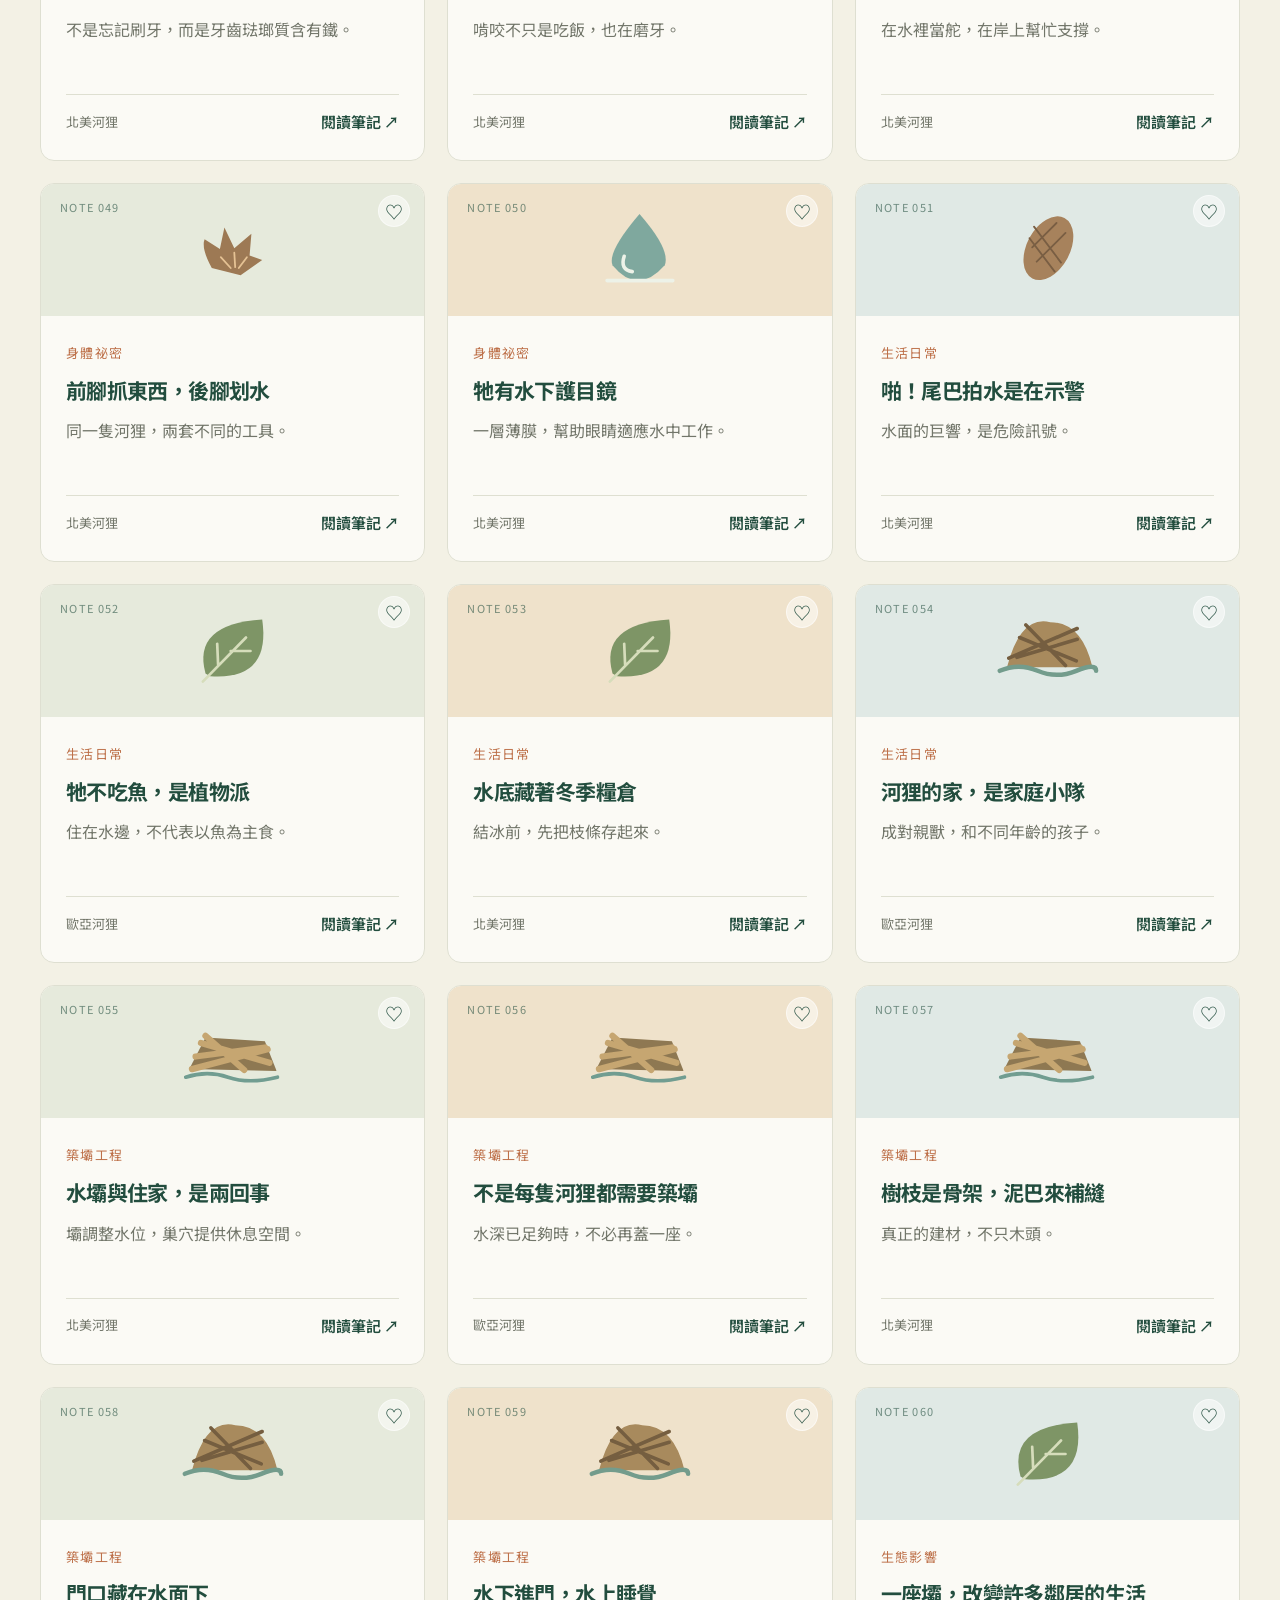
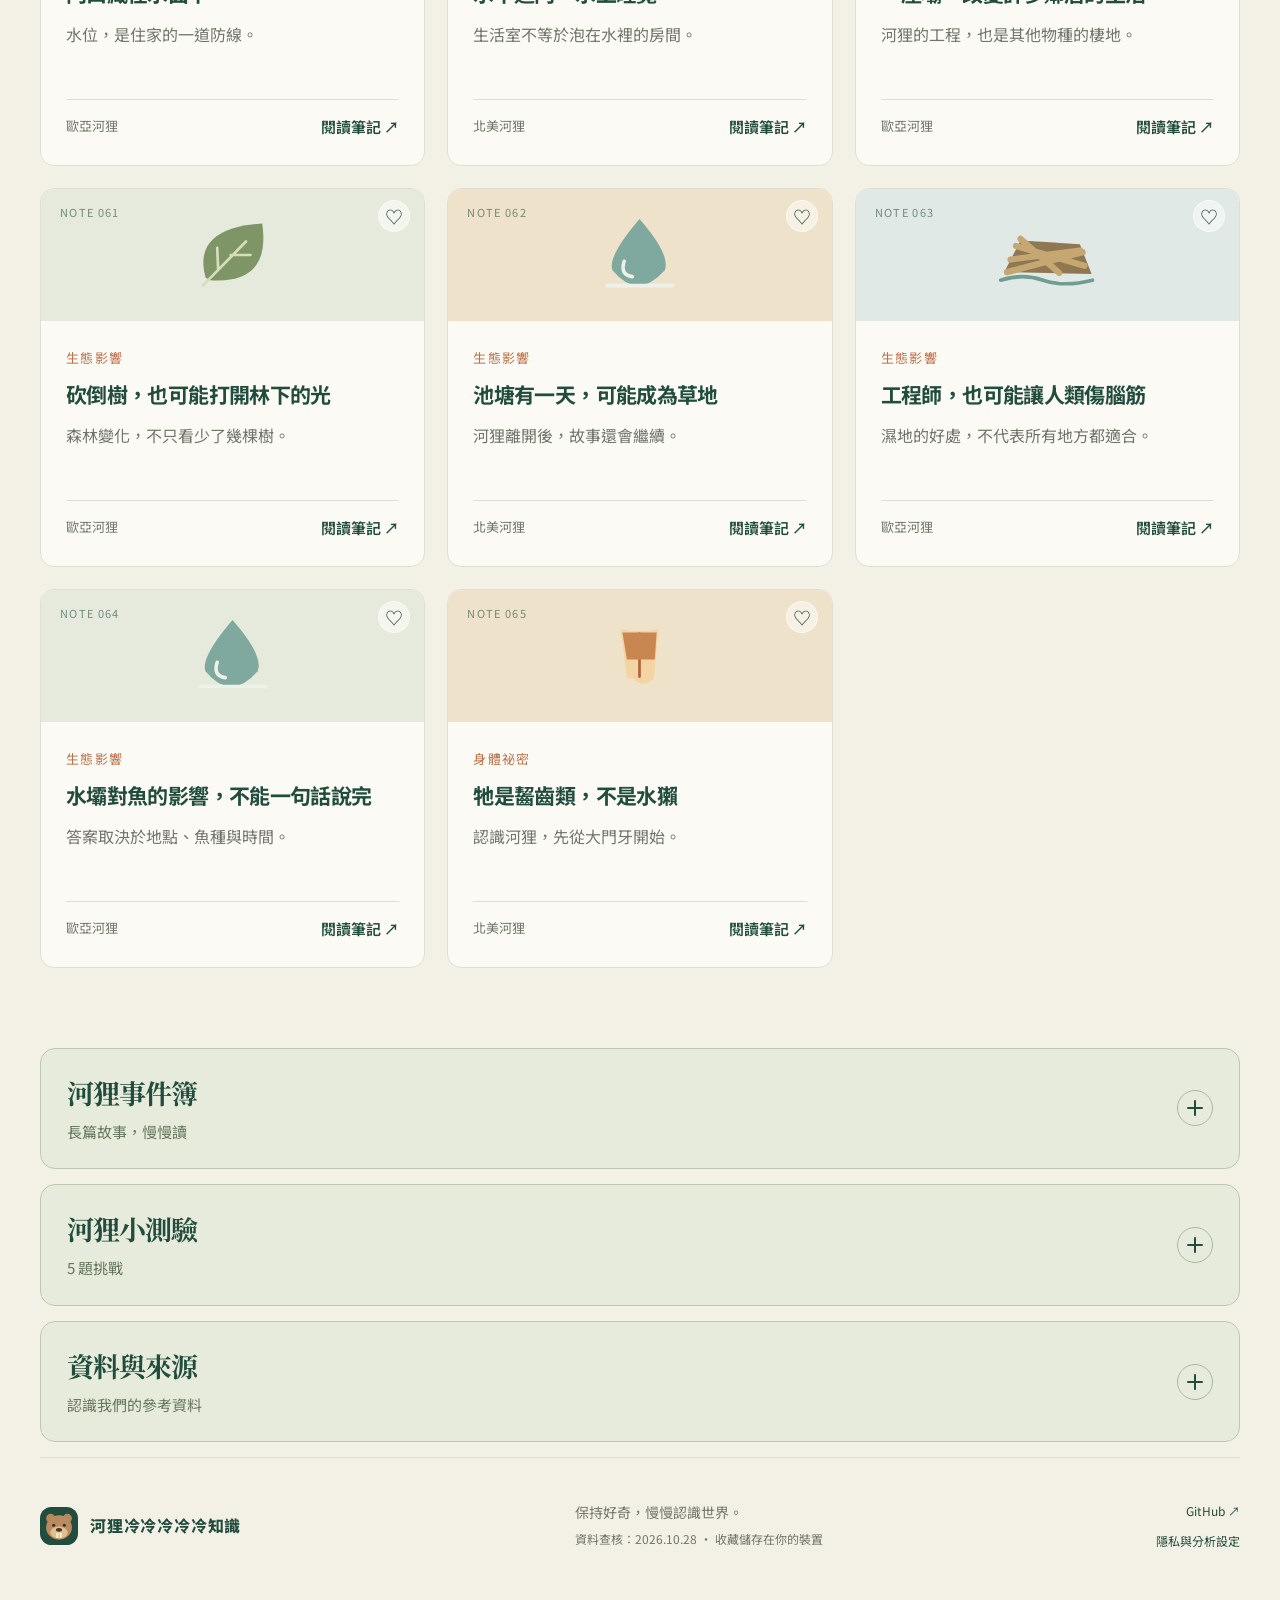
==== commit 4877e441: "Build 河狸冷冷冷冷冷知識 with sourced facts and interactive learning" ====
--- a/index.html
+++ b/index.html
@@ -1,5 +1,5 @@
 <!doctype html>
-<html lang="zh-Hant"><head><meta charset="utf-8"><meta name="viewport" content="width=device-width,initial-scale=1"><title>河狸冷冷冷冷冷知識｜小小河狸，大大世界</title><meta name="description" content="從橘色門牙到濕地工程，探索有來源的河狸冷知識。分類搜尋、收藏與小測驗，一起認識河狸的世界。"><meta name="theme-color" content="#224d3e"><meta property="og:title" content="河狸冷冷冷冷冷知識"><meta property="og:description" content="小小河狸，大大世界。一起潛進有趣的自然知識。"><link rel="icon" href="assets/beaver.svg" type="image/svg+xml"><link rel="stylesheet" href="style.css?v=suppliedart1"><link rel="stylesheet" href="motion.css?v=logcursor1"><script src="config.js?v=20261028-ga4" defer></script><script src="analytics.js" defer></script><script src="facts.js?v=whydams1" defer></script><script src="archive.js?v=d17e11c19dac" defer></script><script src="editorial-updates.js?v=population-20261101" defer></script><script src="app.js?v=whydams1" defer></script><script src="motion.js?v=original1" defer></script></head>
+<html lang="zh-Hant"><head><meta charset="utf-8"><meta name="viewport" content="width=device-width,initial-scale=1"><title>河狸冷冷冷冷冷知識｜小小河狸，大大世界</title><meta name="description" content="從橘色門牙到濕地工程，探索有來源的河狸冷知識。分類搜尋、收藏與小測驗，一起認識河狸的世界。"><meta name="theme-color" content="#224d3e"><meta property="og:title" content="河狸冷冷冷冷冷知識"><meta property="og:description" content="小小河狸，大大世界。一起潛進有趣的自然知識。"><link rel="icon" href="assets/beaver.svg" type="image/svg+xml"><link rel="stylesheet" href="style.css?v=suppliedart1"><link rel="stylesheet" href="motion.css?v=logcursor1"><script src="config.js?v=20261028-ga4" defer></script><script src="analytics.js" defer></script><script src="facts.js?v=whydams1" defer></script><script src="archive.js?v=c0e3a25f4a3e" defer></script><script src="editorial-updates.js?v=population-20261101" defer></script><script src="app.js?v=whydams1" defer></script><script src="motion.js?v=original1" defer></script></head>
 <body><div id="pageProgress" aria-hidden="true"></div><a class="skip" href="#explore">跳到冷知識</a><header class="nav wrap"><a class="brand" href="./"><img src="assets/beaver.svg" alt="" width="42" height="42"><span>河狸冷冷冷冷冷知識<small>THE BEAVER FIELD NOTES</small></span></a><button id="mobileMenuToggle" class="mobile-menu-toggle" type="button" aria-controls="mainNavigation" aria-expanded="false">☰ 選單</button><nav id="mainNavigation" aria-label="主選單"><a href="#species">認識河狸</a><a href="#seasons">河狸四季</a><a href="#explore">河狸冷知識</a><a href="#stories">河狸事件簿</a><a href="#quiz">河狸小測驗</a><button id="savedNav" class="plain">我的收藏 <span id="savedCount">0</span></button></nav></header>
 <main><section class="hero wrap"><div class="hero-copy"><p class="eyebrow"><span></span> 湖邊有個窩 · 好奇心在這裡住下</p><h1>歡迎來到，<br>河狸的<span>窩。</span></h1><p class="intro">穿過森林，在湖邊坐一會兒。<br>看看水壩、探探小窩，<br>和河狸一起收藏大自然的祕密。</p><div class="hero-actions"><a class="button" href="#explore">潛進河狸世界 <span>↗</span></a><button id="random" class="plain">↻ 隨機來點冷知識</button></div><div class="hero-meta"><span><b id="totalFacts">20</b> 則知識筆記</span><span>每則皆附參考來源</span><span>全繁體中文</span></div><button id="motionToggle" class="plain" aria-pressed="true">Ⅱ 暫停動畫</button></div><div class="hero-art daily-lodge" aria-labelledby="dailyTitle">
 <p class="eyebrow">A DAY AT THE LODGE</p><h2 id="dailyTitle">河狸的一日作息</h2>
